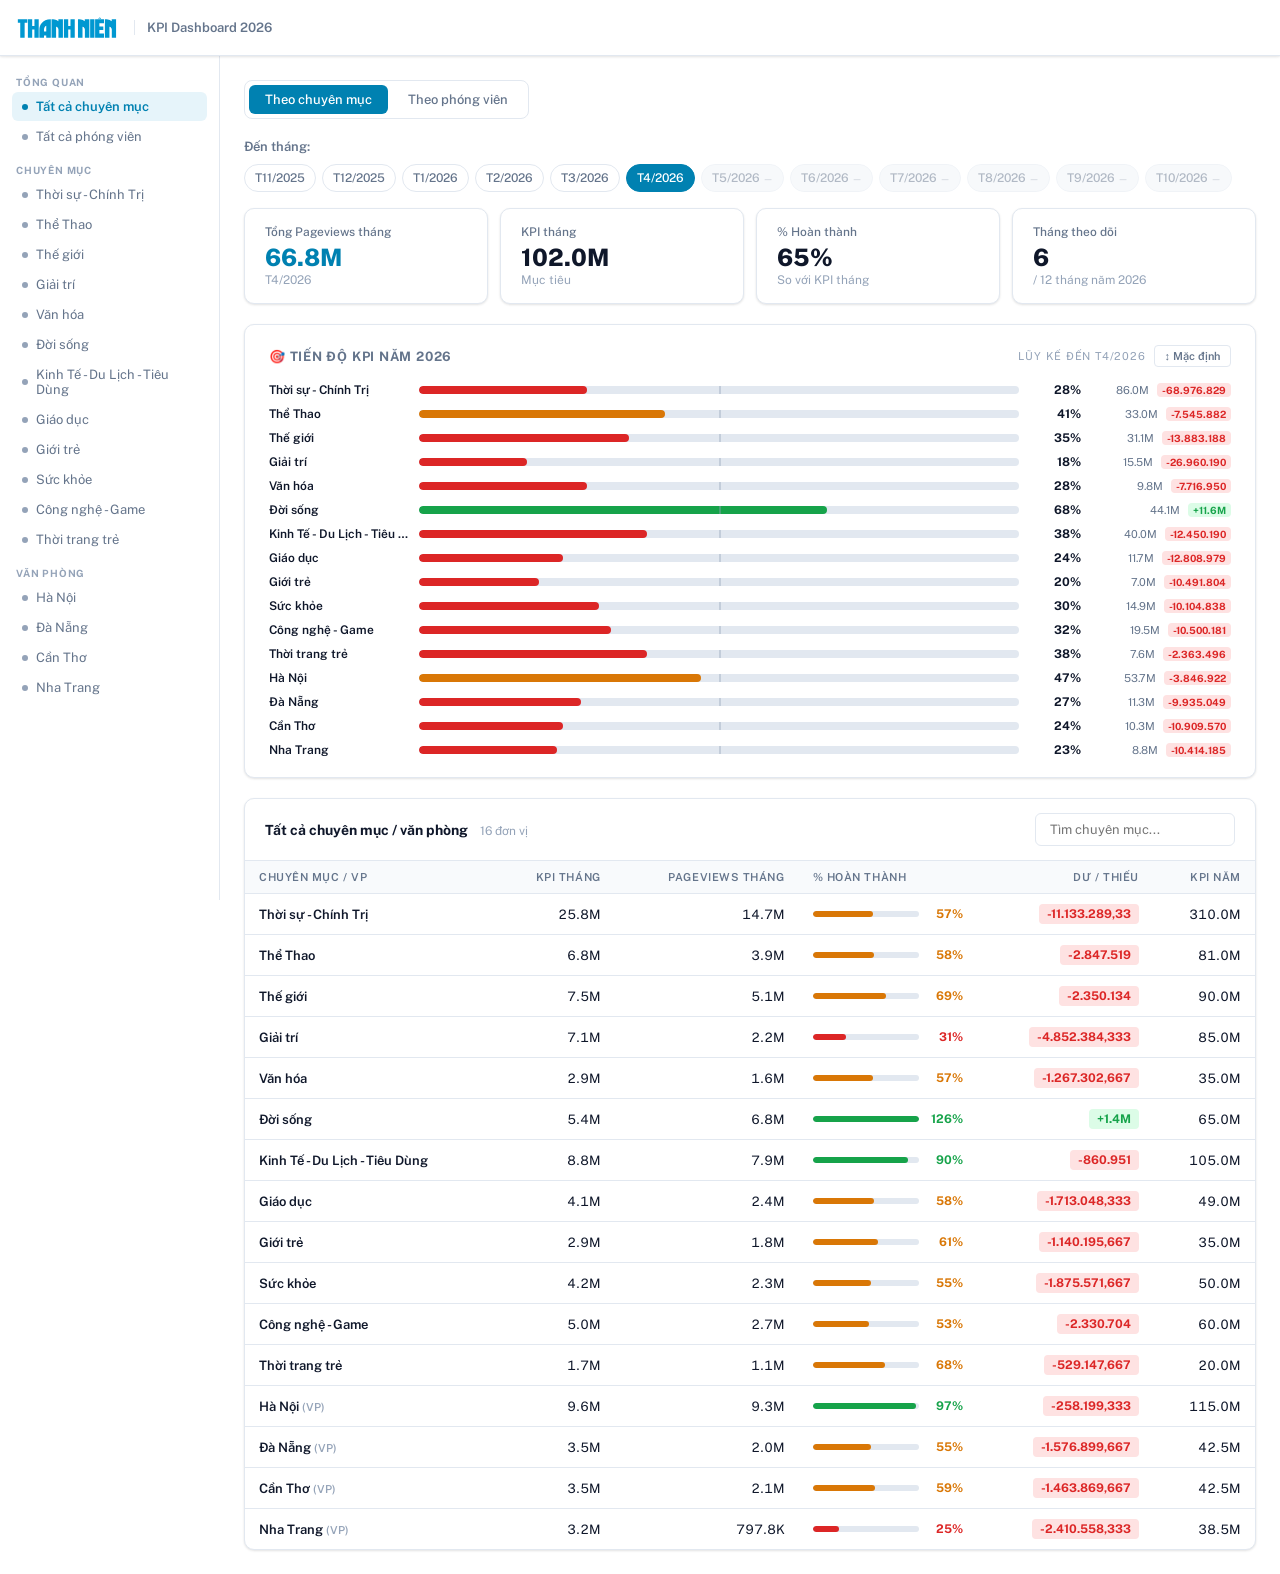
==== index.html @ 24e6e2d9 "AKELO" ====
<!DOCTYPE html>
<html lang="vi">
<head>
    <meta charset="UTF-8">
   <meta name="viewport" content="width=device-width, initial-scale=1, minimum-scale=1, maximum-scale=1, user-scalable=yes">
    <link rel="shortcut icon" href="https://thanhnien-static.mediacdn.vn/thanhnien.vn/image/tn-favicon.png" type="image/png">
    <title>KPI Dashboard 2026 – Báo Thanh Niên</title>
    <link href="https://fonts.googleapis.com/css2?family=Public+Sans:wght@300;400;500;600;700;800&display=swap" rel="stylesheet">
    <style>
        :root {
            --primary: #0081b1;
            --primary-dark: #005f85;
            --primary-light: #e6f4fa;
            --success: #16a34a;
            --success-bg: #dcfce7;
            --danger: #dc2626;
            --danger-bg: #fee2e2;
            --warning: #d97706;
            --warning-bg: #fef3c7;
            --bg: #f0f4f8;
            --card: #ffffff;
            --border: #e2e8f0;
            --text: #0f172a;
            --text-2: #64748b;
            --text-3: #94a3b8;
            --radius: 10px;
            --shadow: 0 1px 3px rgba(0,0,0,0.07), 0 1px 2px rgba(0,0,0,0.05);
            --shadow-md: 0 4px 12px rgba(0,0,0,0.08);
        }

        * {
            box-sizing: border-box;
            margin: 0;
            padding: 0;
        }

        body {
            font-family: 'Public Sans', sans-serif;
            font-size: 16px;
            background: #fff;
            color: var(--text);
            min-height: 100vh;
        }

        /* HEADER */
        .header {
            background: #fff;
            border-bottom: 1px solid var(--border);
            padding: 0 16px;
            display: flex;
            align-items: center;
            justify-content: flex-start;
            height: 56px;
            position: sticky;
            top: 0;
            z-index: 100;
            box-shadow: var(--shadow);
        }

        .header-logo {
            display: flex;
            align-items: center;
            gap: 12px;
        }

            .header-logo svg {
                height: 22px;
                width: auto;
            }

        .header-title {
            font-size: 13px;
            font-weight: 600;
            color: var(--text-2);
            border-left: 1px solid var(--border);
            padding-left: 12px;
            margin-left: 4px;
        }

        .header-right {
            display: none;
            align-items: center;
            gap: 8px;
        }

        .btn {
            padding: 10px 16px;
            border-radius: 6px;
            font-size: 14px;
            font-weight: 500;
            cursor: pointer;
            border: 1px solid var(--border);
            background: #fff;
            color: var(--text);
            font-family: inherit;
            transition: all 0.15s;
            display: inline-flex;
            align-items: center;
            gap: 6px;
        }

            .btn:hover {
                background: var(--bg);
                border-color: var(--primary);
                color: var(--primary);
            }

        .btn-primary {
            background: var(--primary);
            color: #fff;
            border-color: var(--primary);
        }

            .btn-primary:hover {
                background: var(--primary-dark);
                border-color: var(--primary-dark);
                color: #fff;
            }

        .btn-sm {
            padding: 6px 10px;
            font-size: 12px;
        }

        /* LAYOUT */
        .layout {
            display: flex;
            min-height: calc(100vh - 56px);
        }

        .sidebar {
            width: 220px;
            background: #fff;
            border-right: 1px solid var(--border);
            padding: 16px 0;
            flex-shrink: 0;
            position: sticky;
            top: 56px;
            height: calc(100vh - 56px);
            overflow-y: auto;
        }

        .sidebar-section {
            padding: 4px 12px 8px;
        }

        .sidebar-label {
            font-size: 10px;
            font-weight: 700;
            letter-spacing: 0.08em;
            text-transform: uppercase;
            color: var(--text-3);
            padding: 0 4px;
            margin-bottom: 4px;
        }

        .sidebar-item {
            display: flex;
            align-items: center;
            gap: 8px;
            padding: 7px 10px;
            border-radius: 6px;
            cursor: pointer;
            font-size: 13px;
            color: var(--text-2);
            transition: all 0.12s;
            margin-bottom: 1px;
        }

            .sidebar-item:hover {
                background: var(--bg);
                color: var(--text);
            }

            .sidebar-item.active {
                background: var(--primary-light);
                color: var(--primary);
                font-weight: 600;
            }

        .sidebar-dot {
            width: 6px;
            height: 6px;
            border-radius: 50%;
            background: var(--text-3);
            flex-shrink: 0;
        }

        .sidebar-item.active .sidebar-dot {
            background: var(--primary);
        }

        .main {
            flex: 1;
            padding: 24px;
            overflow: auto;
        }

        /* TABS */
        .tabs {
            display: flex;
            gap: 4px;
            background: #fff;
            border: 1px solid var(--border);
            border-radius: 8px;
            padding: 4px;
            margin-bottom: 20px;
            width: fit-content;
        }

        .tab {
            padding: 7px 16px;
            border-radius: 6px;
            font-size: 13px;
            font-weight: 500;
            cursor: pointer;
            color: var(--text-2);
            transition: all 0.12s;
            border: none;
            background: none;
            font-family: inherit;
        }

            .tab.active {
                background: var(--primary);
                color: #fff;
            }

            .tab:hover:not(.active) {
                background: var(--bg);
                color: var(--text);
            }

        /* STATS ROW */
        .stats-row {
            display: grid;
            grid-template-columns: repeat(4, 1fr);
            gap: 12px;
            margin-bottom: 20px;
        }

        .stat-card {
            background: var(--card);
            border: 1px solid var(--border);
            border-radius: var(--radius);
            padding: 16px 20px;
            box-shadow: var(--shadow);
        }

        .stat-label {
            font-size: 12px;
            color: var(--text-2);
            font-weight: 500;
            margin-bottom: 6px;
        }

        .stat-value {
            font-size: 24px;
            font-weight: 800;
            line-height: 1;
            margin-bottom: 4px;
        }

        .stat-sub {
            font-size: 12px;
            color: var(--text-3);
        }

        .stat-card.primary .stat-value {
            color: var(--primary);
        }

        .stat-card.success .stat-value {
            color: var(--success);
        }

        .stat-card.danger .stat-value {
            color: var(--danger);
        }

        /* MONTH FILTER */
        .filters {
            display: flex;
            align-items: center;
            gap: 10px;
            margin-bottom: 16px;
            flex-wrap: wrap;
        }

        .filters-label {
            font-size: 13px;
            font-weight: 600;
            color: var(--text-2);
        }

        .month-chips {
            display: flex;
            gap: 6px;
            flex-wrap: wrap;
        }

        .chip {
            padding: 6px 10px;
            border-radius: 20px;
            font-size: 12px;
            font-weight: 500;
            cursor: pointer;
            border: 1px solid var(--border);
            background: #fff;
            color: var(--text-2);
            transition: all 0.12s;
        }

            .chip:hover {
                border-color: var(--primary);
                color: var(--primary);
            }

            .chip.active {
                background: var(--primary);
                color: #fff;
                border-color: var(--primary);
            }

        .chip-empty {
            opacity: 0.5;
            background: var(--bg);
        }

            .chip-empty.active {
                background: var(--text-3);
                border-color: var(--text-3);
                opacity: 1;
            }

        /* TABLE */
        .table-wrap {
            background: var(--card);
            border: 1px solid var(--border);
            border-radius: var(--radius);
            box-shadow: var(--shadow);
            overflow: hidden;
        }

            .table-wrap table {
                min-width: 600px;
            }

            .table-wrap > div {
                overflow-x: auto;
                -webkit-overflow-scrolling: touch;
            }

        .table-header {
            padding: 14px 20px;
            border-bottom: 1px solid var(--border);
            display: flex;
            align-items: center;
            justify-content: space-between;
        }

        .table-title {
            font-size: 14px;
            font-weight: 700;
        }

        .table-count {
            font-size: 12px;
            color: var(--text-3);
        }

        .search-input {
            padding: 8px 14px;
            border: 1px solid var(--border);
            border-radius: 6px;
            font-size: 13px;
            font-family: inherit;
            outline: none;
            width: 200px;
            transition: border-color 0.15s;
        }

            .search-input:focus {
                border-color: var(--primary);
            }

        table {
            width: 100%;
            border-collapse: collapse;
            font-size: 13px;
        }

        thead th {
            background: #f8fafc;
            padding: 10px 14px;
            text-align: left;
            font-weight: 600;
            font-size: 11px;
            text-transform: uppercase;
            letter-spacing: 0.05em;
            color: var(--text-2);
            border-bottom: 1px solid var(--border);
            white-space: nowrap;
        }

            thead th.right {
                text-align: right;
            }

        tbody tr {
            border-bottom: 1px solid var(--border);
            transition: background 0.1s;
            cursor: pointer;
        }

            tbody tr:last-child {
                border-bottom: none;
            }

            tbody tr:hover {
                background: var(--primary-light);
            }

        tbody td {
            padding: 10px 14px;
            vertical-align: middle;
        }

            tbody td.right {
                text-align: right;
            }

            tbody td.name {
                font-weight: 600;
            }

        .dept-tag {
            display: inline-block;
            padding: 2px 8px;
            border-radius: 4px;
            background: var(--primary-light);
            color: var(--primary);
            font-size: 11px;
            font-weight: 600;
        }

        /* PROGRESS BAR */
        .progress-wrap {
            display: flex;
            align-items: center;
            gap: 8px;
        }

        .progress-bar {
            flex: 1;
            height: 6px;
            background: var(--border);
            border-radius: 3px;
            overflow: hidden;
            min-width: 60px;
        }

        .progress-fill {
            height: 100%;
            border-radius: 3px;
            transition: width 0.3s;
        }

            .progress-fill.good {
                background: var(--success);
            }

            .progress-fill.warn {
                background: var(--warning);
            }

            .progress-fill.bad {
                background: var(--danger);
            }

        .progress-pct {
            font-size: 12px;
            font-weight: 700;
            min-width: 36px;
            text-align: right;
        }

            .progress-pct.good {
                color: var(--success);
            }

            .progress-pct.warn {
                color: var(--warning);
            }

            .progress-pct.bad {
                color: var(--danger);
            }

        /* DƯ/THIẾU BADGE */
        .du-badge {
            display: inline-flex;
            align-items: center;
            padding: 3px 8px;
            border-radius: 4px;
            font-size: 12px;
            font-weight: 700;
            white-space: nowrap;
        }

            .du-badge.pos {
                background: var(--success-bg);
                color: var(--success);
            }

            .du-badge.neg {
                background: var(--danger-bg);
                color: var(--danger);
            }

            .du-badge.zero {
                background: var(--bg);
                color: var(--text-3);
            }

        /* MODAL */
        .modal-overlay {
            position: fixed;
            inset: 0;
            background: rgba(0,0,0,0.4);
            z-index: 200;
            display: flex;
            align-items: center;
            justify-content: center;
            padding: 20px;
        }

        .modal {
            background: var(--card);
            border-radius: 12px;
            width: 100%;
            max-width: 860px;
            max-height: 90vh;
            overflow-y: auto;
            box-shadow: 0 20px 60px rgba(0,0,0,0.2);
        }

        .modal-head {
            padding: 20px 24px 16px;
            border-bottom: 1px solid var(--border);
            display: flex;
            align-items: flex-start;
            justify-content: space-between;
        }

        .modal-title {
            font-size: 17px;
            font-weight: 800;
        }

        .modal-sub {
            font-size: 13px;
            color: var(--text-2);
            margin-top: 3px;
        }

        .close-btn {
            background: none;
            border: none;
            cursor: pointer;
            font-size: 20px;
            color: var(--text-3);
            padding: 0 4px;
        }

            .close-btn:hover {
                color: var(--text);
            }

        .modal-body {
            padding: 20px 24px;
        }

        /* MONTHLY TABLE in modal */
        .month-table {
            width: 100%;
            border-collapse: collapse;
            font-size: 13px;
            margin-top: 12px;
        }

            .month-table th {
                padding: 8px 12px;
                background: #f8fafc;
                font-size: 11px;
                font-weight: 700;
                text-transform: uppercase;
                color: var(--text-2);
                border: 1px solid var(--border);
                text-align: right;
            }

                .month-table th:first-child {
                    text-align: left;
                }

            .month-table td {
                padding: 8px 12px;
                border: 1px solid var(--border);
                text-align: right;
            }

                .month-table td:first-child {
                    text-align: left;
                    font-weight: 600;
                }

            .month-table tr:nth-child(even) td {
                background: #f8fafc;
            }

        /* UPLOAD PANEL */
        .upload-panel {
            background: var(--card);
            border: 1px solid var(--border);
            border-radius: var(--radius);
            padding: 24px;
            box-shadow: var(--shadow);
        }

        .upload-zone {
            border: 2px dashed var(--border);
            border-radius: 8px;
            padding: 32px;
            text-align: center;
            cursor: pointer;
            transition: all 0.15s;
            margin-bottom: 16px;
        }

            .upload-zone:hover {
                border-color: var(--primary);
                background: var(--primary-light);
            }

            .upload-zone.drag {
                border-color: var(--primary);
                background: var(--primary-light);
            }

        .upload-icon {
            font-size: 36px;
            margin-bottom: 10px;
        }

        .upload-text {
            font-size: 14px;
            font-weight: 600;
            color: var(--text-2);
            margin-bottom: 4px;
        }

        .upload-sub {
            font-size: 12px;
            color: var(--text-3);
        }

        .upload-result {
            background: var(--bg);
            border-radius: 6px;
            padding: 12px 16px;
            font-size: 13px;
            margin-top: 12px;
        }

            .upload-result.success {
                background: var(--success-bg);
                color: var(--success);
            }

            .upload-result.error {
                background: var(--danger-bg);
                color: var(--danger);
            }

        /* LOGIN */
        .login-page {
            min-height: 100vh;
            display: flex;
            align-items: center;
            justify-content: center;
             background: url(img/bg--blue.jpg)no-repeat;
            background-size:cover;
        }

        .login-card {
            background: #fff;
            border: 1px solid var(--border);
            border-radius: 12px;
            padding: 40px;
            width: 360px;
            box-shadow: var(--shadow-md);
        }

        .login-logo {
            display: flex;
            justify-content: center;
            margin-bottom: 24px;
        }

        .login-title {
            font-size: 20px;
            font-weight: 800;
            text-align: center;
            margin-bottom: 6px;
        }

        .login-sub {
            font-size: 13px;
            color: var(--text-2);
            text-align: center;
            margin-bottom: 28px;
        }

        .form-group {
            margin-bottom: 16px;
        }

        .form-label {
            display: block;
            font-size: 13px;
            font-weight: 600;
            margin-bottom: 6px;
        }

        .form-input {
            width: 100%;
            padding: 8px 14px;
            border: 1px solid var(--border);
            border-radius: 6px;
            font-size: 14px;
            font-family: inherit;
            outline: none;
            transition: border-color 0.15s;
        }

            .form-input:focus {
                border-color: var(--primary);
            }

        .alert {
            padding: 10px 14px;
            border-radius: 6px;
            font-size: 13px;
            margin-bottom: 14px;
        }

        .alert-error {
            background: var(--danger-bg);
            color: var(--danger);
        }

        /* EMPTY */
        .empty {
            text-align: center;
            padding: 48px 20px;
            color: var(--text-3);
        }

        .empty-icon {
            font-size: 36px;
            margin-bottom: 10px;
        }

        .empty-text {
            font-size: 14px;
        }

        /* TOOLTIP-LIKE number formatting */
        .num {
            font-variant-numeric: tabular-nums;
        }

        /* YEARLY PROGRESS CHART */
        .yearly-chart {
            background: var(--card);
            border: 1px solid var(--border);
            border-radius: var(--radius);
            padding: 20px 24px;
            box-shadow: var(--shadow);
            margin-bottom: 20px;
        }

        .yearly-chart-title {
            font-size: 13px;
            font-weight: 700;
            color: var(--text-2);
            text-transform: uppercase;
            letter-spacing: 0.06em;
            margin-bottom: 16px;
            display: flex;
            align-items: center;
            justify-content: space-between;
        }

        .yearly-chart-overall {
            display: flex;
            align-items: center;
            gap: 12px;
            margin-bottom: 20px;
            padding: 14px 16px;
            background: var(--bg);
            border-radius: 8px;
        }

        .yearly-chart-overall-label {
            font-size: 13px;
            color: var(--text-2);
        }

        .yearly-chart-overall-val {
            font-size: 28px;
            font-weight: 800;
            margin-left: auto;
        }

        .yearly-chart-overall-pv {
            font-size: 12px;
            color: var(--text-3);
        }

        .dept-bars {
            display: flex;
            flex-direction: column;
            gap: 10px;
        }

        .dept-bar-row {
            display: grid;
            grid-template-columns: 140px 1fr 52px 140px;
            align-items: center;
            gap: 10px;
            font-size: 12px;
        }

        .dept-bar-name {
            font-weight: 600;
            color: var(--text);
            white-space: nowrap;
            overflow: hidden;
            text-overflow: ellipsis;
        }

        .dept-bar-track {
            height: 8px;
            background: var(--border);
            border-radius: 4px;
            overflow: hidden;
        }

        .dept-bar-fill {
            height: 100%;
            border-radius: 4px;
            transition: width 0.4s ease;
        }

            .dept-bar-fill.good {
                background: var(--success);
            }

            .dept-bar-fill.warn {
                background: var(--warning);
            }

            .dept-bar-fill.bad {
                background: var(--danger);
            }

        .dept-bar-pct {
            font-weight: 700;
            text-align: right;
        }

        .dept-bar-val {
            color: var(--text-3);
            text-align: right;
            font-size: 11px;
            display: flex;
            align-items: center;
            justify-content: flex-end;
            gap: 4px;
            min-width: 120px;
        }

        @media (max-width: 640px) {
            .dept-bar-row {
                grid-template-columns: 90px 1fr 44px;
            }

            .dept-bar-val {
                display: none;
            }
        }

        @media (max-width: 900px) {
            .sidebar {
                display: block;
                position: fixed;
                top: 56px;
                left: -240px;
                height: calc(100vh - 56px);
                z-index: 90;
                transition: left 0.25s;
                box-shadow: var(--shadow-md);
            }

                .sidebar.open {
                    left: 0;
                }

            .sidebar-overlay {
                display: none;
                position: fixed;
                inset: 0;
                top: 56px;
                background: rgba(0,0,0,0.3);
                z-index: 89;
            }

                .sidebar-overlay.show {
                    display: block;
                }

            .stats-row {
                grid-template-columns: repeat(2,1fr);
            }

            .main {
                padding: 16px;
            }

            .menu-btn {
                display: flex !important;
                margin-right: 15px;
            }

            .menu-btn svg path {
                transform-origin: center;
                transform-box: fill-box;
                transition: transform 0.2s ease, opacity 0.2s ease;
            }

            .menu-btn.open svg .line1 {
                transform: translateY(7px) rotate(45deg);
            }

            .menu-btn.open svg .line2 {
                opacity: 0;
            }

            .menu-btn.open svg .line3 {
                transform: translateY(-7px) rotate(-45deg);
            }
        }

        @media (min-width: 901px) {
            .menu-btn {
                display: none !important;
            }

            .sidebar-overlay {
                display: none !important;
            }
        }
    </style>
</head>
<body>

    <div id="app"></div>

    <script>
        // ─── DATA ───────────────────────────────────────────────────────────────
        const RAW_DATA =
        {
            "departments": {
                "Thời sự - Chính Trị": {
                    "monthly": {
                        "T11_2025": {
                            "pageviews": 15279318.0,
                            "du_thieu": -10554015.33
                        },
                        "T12_2025": {
                            "pageviews": 16913509.0,
                            "du_thieu": -8919824.333
                        },
                        "T1_2026": {
                            "pageviews": 14275153.0,
                            "du_thieu": -11558180.33
                        },
                        "T2_2026": {
                            "pageviews": 11107592.0,
                            "du_thieu": -14725741.33
                        },
                        "T3_2026": {
                            "pageviews": 13747555.0,
                            "du_thieu": -12085778.33
                        },
                        "T4_2026": {
                            "pageviews": 14700044.0,
                            "du_thieu": -11133289.33
                        },
                        "T5_2026": {
                            "pageviews": 0,
                            "du_thieu": 0
                        },
                        "T6_2026": {
                            "pageviews": 0,
                            "du_thieu": 0
                        },
                        "T7_2026": {
                            "pageviews": 0,
                            "du_thieu": 0
                        },
                        "T8_2026": {
                            "pageviews": 0,
                            "du_thieu": 0
                        },
                        "T9_2026": {
                            "pageviews": 0,
                            "du_thieu": 0
                        },
                        "T10_2026": {
                            "pageviews": 0,
                            "du_thieu": 0
                        }
                    },
                    "kpi": {
                        "kpi_nam": 310000000,
                        "kpi_thang": 25833333
                    }
                },
                "Thể Thao": {
                    "monthly": {
                        "T11_2025": {
                            "pageviews": 5615548.0,
                            "du_thieu": -1134452.0
                        },
                        "T12_2025": {
                            "pageviews": 7472479.0,
                            "du_thieu": 722479.0
                        },
                        "T1_2026": {
                            "pageviews": 8143040.0,
                            "du_thieu": 1393040.0
                        },
                        "T2_2026": {
                            "pageviews": 3925710.0,
                            "du_thieu": -2824290.0
                        },
                        "T3_2026": {
                            "pageviews": 3894860.0,
                            "du_thieu": -2855140.0
                        },
                        "T4_2026": {
                            "pageviews": 3902481.0,
                            "du_thieu": -2847519.0
                        },
                        "T5_2026": {
                            "pageviews": 0,
                            "du_thieu": 0
                        },
                        "T6_2026": {
                            "pageviews": 0,
                            "du_thieu": 0
                        },
                        "T7_2026": {
                            "pageviews": 0,
                            "du_thieu": 0
                        },
                        "T8_2026": {
                            "pageviews": 0,
                            "du_thieu": 0
                        },
                        "T9_2026": {
                            "pageviews": 0,
                            "du_thieu": 0
                        },
                        "T10_2026": {
                            "pageviews": 0,
                            "du_thieu": 0
                        }
                    },
                    "kpi": {
                        "kpi_nam": 81000000,
                        "kpi_thang": 6750000
                    }
                },
                "Thế giới": {
                    "monthly": {
                        "T11_2025": {
                            "pageviews": 3800640.0,
                            "du_thieu": -3699360.0
                        },
                        "T12_2025": {
                            "pageviews": 4351271.0,
                            "du_thieu": -3148729.0
                        },
                        "T1_2026": {
                            "pageviews": 5798519.0,
                            "du_thieu": -1701481.0
                        },
                        "T2_2026": {
                            "pageviews": 4637728.0,
                            "du_thieu": -2862272.0
                        },
                        "T3_2026": {
                            "pageviews": 7378788.0,
                            "du_thieu": -121212.0
                        },
                        "T4_2026": {
                            "pageviews": 5149866.0,
                            "du_thieu": -2350134.0
                        },
                        "T5_2026": {
                            "pageviews": 0,
                            "du_thieu": 0
                        },
                        "T6_2026": {
                            "pageviews": 0,
                            "du_thieu": 0
                        },
                        "T7_2026": {
                            "pageviews": 0,
                            "du_thieu": 0
                        },
                        "T8_2026": {
                            "pageviews": 0,
                            "du_thieu": 0
                        },
                        "T9_2026": {
                            "pageviews": 0,
                            "du_thieu": 0
                        },
                        "T10_2026": {
                            "pageviews": 0,
                            "du_thieu": 0
                        }
                    },
                    "kpi": {
                        "kpi_nam": 90000000,
                        "kpi_thang": 7500000
                    }
                },
                "Giải trí": {
                    "monthly": {
                        "T11_2025": {
                            "pageviews": 3136504.0,
                            "du_thieu": -3946829.333
                        },
                        "T12_2025": {
                            "pageviews": 2415751.0,
                            "du_thieu": -4667582.333
                        },
                        "T1_2026": {
                            "pageviews": 2620996.0,
                            "du_thieu": -4462337.333
                        },
                        "T2_2026": {
                            "pageviews": 2587681.0,
                            "du_thieu": -4495652.333
                        },
                        "T3_2026": {
                            "pageviews": 2547929.0,
                            "du_thieu": -4535404.333
                        },
                        "T4_2026": {
                            "pageviews": 2230949.0,
                            "du_thieu": -4852384.333
                        },
                        "T5_2026": {
                            "pageviews": 0,
                            "du_thieu": 0
                        },
                        "T6_2026": {
                            "pageviews": 0,
                            "du_thieu": 0
                        },
                        "T7_2026": {
                            "pageviews": 0,
                            "du_thieu": 0
                        },
                        "T8_2026": {
                            "pageviews": 0,
                            "du_thieu": 0
                        },
                        "T9_2026": {
                            "pageviews": 0,
                            "du_thieu": 0
                        },
                        "T10_2026": {
                            "pageviews": 0,
                            "du_thieu": 0
                        }
                    },
                    "kpi": {
                        "kpi_nam": 85000000,
                        "kpi_thang": 7083333
                    }
                },
                "Văn hóa": {
                    "monthly": {
                        "T11_2025": {
                            "pageviews": 1709880.0,
                            "du_thieu": -1206786.667
                        },
                        "T12_2025": {
                            "pageviews": 1886755.0,
                            "du_thieu": -1029911.667
                        },
                        "T1_2026": {
                            "pageviews": 1704531.0,
                            "du_thieu": -1212135.667
                        },
                        "T2_2026": {
                            "pageviews": 1321686.0,
                            "du_thieu": -1594980.667
                        },
                        "T3_2026": {
                            "pageviews": 1510834.0,
                            "du_thieu": -1405832.667
                        },
                        "T4_2026": {
                            "pageviews": 1649364.0,
                            "du_thieu": -1267302.667
                        },
                        "T5_2026": {
                            "pageviews": 0,
                            "du_thieu": 0
                        },
                        "T6_2026": {
                            "pageviews": 0,
                            "du_thieu": 0
                        },
                        "T7_2026": {
                            "pageviews": 0,
                            "du_thieu": 0
                        },
                        "T8_2026": {
                            "pageviews": 0,
                            "du_thieu": 0
                        },
                        "T9_2026": {
                            "pageviews": 0,
                            "du_thieu": 0
                        },
                        "T10_2026": {
                            "pageviews": 0,
                            "du_thieu": 0
                        }
                    },
                    "kpi": {
                        "kpi_nam": 35000000,
                        "kpi_thang": 2916667
                    }
                },
                "Đời sống": {
                    "monthly": {
                        "T11_2025": {
                            "pageviews": 7170683.0,
                            "du_thieu": 1754016.333
                        },
                        "T12_2025": {
                            "pageviews": 7101590.0,
                            "du_thieu": 1684923.333
                        },
                        "T1_2026": {
                            "pageviews": 7288643.0,
                            "du_thieu": 1871976.333
                        },
                        "T2_2026": {
                            "pageviews": 7973093.0,
                            "du_thieu": 2556426.333
                        },
                        "T3_2026": {
                            "pageviews": 7725194.0,
                            "du_thieu": 2308527.333
                        },
                        "T4_2026": {
                            "pageviews": 6842968.0,
                            "du_thieu": 1426301.333
                        },
                        "T5_2026": {
                            "pageviews": 0,
                            "du_thieu": 0
                        },
                        "T6_2026": {
                            "pageviews": 0,
                            "du_thieu": 0
                        },
                        "T7_2026": {
                            "pageviews": 0,
                            "du_thieu": 0
                        },
                        "T8_2026": {
                            "pageviews": 0,
                            "du_thieu": 0
                        },
                        "T9_2026": {
                            "pageviews": 0,
                            "du_thieu": 0
                        },
                        "T10_2026": {
                            "pageviews": 0,
                            "du_thieu": 0
                        }
                    },
                    "kpi": {
                        "kpi_nam": 65000000,
                        "kpi_thang": 5416667
                    }
                },
                "Kinh Tế - Du Lịch - Tiêu Dùng": {
                    "monthly": {
                        "T11_2025": {
                            "pageviews": 5911986.0,
                            "du_thieu": -2838014.0
                        },
                        "T12_2025": {
                            "pageviews": 6974511.0,
                            "du_thieu": -1775489.0
                        },
                        "T1_2026": {
                            "pageviews": 6747973.0,
                            "du_thieu": -2002027.0
                        },
                        "T2_2026": {
                            "pageviews": 4286637.0,
                            "du_thieu": -4463363.0
                        },
                        "T3_2026": {
                            "pageviews": 8239654.0,
                            "du_thieu": -510346.0
                        },
                        "T4_2026": {
                            "pageviews": 7889049.0,
                            "du_thieu": -860951.0
                        },
                        "T5_2026": {
                            "pageviews": 0,
                            "du_thieu": 0
                        },
                        "T6_2026": {
                            "pageviews": 0,
                            "du_thieu": 0
                        },
                        "T7_2026": {
                            "pageviews": 0,
                            "du_thieu": 0
                        },
                        "T8_2026": {
                            "pageviews": 0,
                            "du_thieu": 0
                        },
                        "T9_2026": {
                            "pageviews": 0,
                            "du_thieu": 0
                        },
                        "T10_2026": {
                            "pageviews": 0,
                            "du_thieu": 0
                        }
                    },
                    "kpi": {
                        "kpi_nam": 105000000,
                        "kpi_thang": 8750000
                    }
                },
                "Giáo dục": {
                    "monthly": {
                        "T11_2025": {
                            "pageviews": 1845139.0,
                            "du_thieu": -2238194.333
                        },
                        "T12_2025": {
                            "pageviews": 2046946.0,
                            "du_thieu": -2036387.333
                        },
                        "T1_2026": {
                            "pageviews": 2152490.0,
                            "du_thieu": -1930843.333
                        },
                        "T2_2026": {
                            "pageviews": 1442769.0,
                            "du_thieu": -2640564.333
                        },
                        "T3_2026": {
                            "pageviews": 1833392.0,
                            "du_thieu": -2249941.333
                        },
                        "T4_2026": {
                            "pageviews": 2370285.0,
                            "du_thieu": -1713048.333
                        },
                        "T5_2026": {
                            "pageviews": 0,
                            "du_thieu": 0
                        },
                        "T6_2026": {
                            "pageviews": 0,
                            "du_thieu": 0
                        },
                        "T7_2026": {
                            "pageviews": 0,
                            "du_thieu": 0
                        },
                        "T8_2026": {
                            "pageviews": 0,
                            "du_thieu": 0
                        },
                        "T9_2026": {
                            "pageviews": 0,
                            "du_thieu": 0
                        },
                        "T10_2026": {
                            "pageviews": 0,
                            "du_thieu": 0
                        }
                    },
                    "kpi": {
                        "kpi_nam": 49000000,
                        "kpi_thang": 4083333
                    }
                },
                "Giới trẻ": {
                    "monthly": {
                        "T11_2025": {
                            "pageviews": 1014250.0,
                            "du_thieu": -1902416.667
                        },
                        "T12_2025": {
                            "pageviews": 1071817.0,
                            "du_thieu": -1844849.667
                        },
                        "T1_2026": {
                            "pageviews": 1112192.0,
                            "du_thieu": -1804474.667
                        },
                        "T2_2026": {
                            "pageviews": 885168.0,
                            "du_thieu": -2031498.667
                        },
                        "T3_2026": {
                            "pageviews": 1148298.0,
                            "du_thieu": -1768368.667
                        },
                        "T4_2026": {
                            "pageviews": 1776471.0,
                            "du_thieu": -1140195.667
                        },
                        "T5_2026": {
                            "pageviews": 0,
                            "du_thieu": 0
                        },
                        "T6_2026": {
                            "pageviews": 0,
                            "du_thieu": 0
                        },
                        "T7_2026": {
                            "pageviews": 0,
                            "du_thieu": 0
                        },
                        "T8_2026": {
                            "pageviews": 0,
                            "du_thieu": 0
                        },
                        "T9_2026": {
                            "pageviews": 0,
                            "du_thieu": 0
                        },
                        "T10_2026": {
                            "pageviews": 0,
                            "du_thieu": 0
                        }
                    },
                    "kpi": {
                        "kpi_nam": 35000000,
                        "kpi_thang": 2916667
                    }
                },
                "Sức khỏe": {
                    "monthly": {
                        "T11_2025": {
                            "pageviews": 3068584.0,
                            "du_thieu": -1098082.667
                        },
                        "T12_2025": {
                            "pageviews": 2564943.0,
                            "du_thieu": -1601723.667
                        },
                        "T1_2026": {
                            "pageviews": 2558194.0,
                            "du_thieu": -1608472.667
                        },
                        "T2_2026": {
                            "pageviews": 1761642.0,
                            "du_thieu": -2405024.667
                        },
                        "T3_2026": {
                            "pageviews": 2650704.0,
                            "du_thieu": -1515962.667
                        },
                        "T4_2026": {
                            "pageviews": 2291095.0,
                            "du_thieu": -1875571.667
                        },
                        "T5_2026": {
                            "pageviews": 0,
                            "du_thieu": 0
                        },
                        "T6_2026": {
                            "pageviews": 0,
                            "du_thieu": 0
                        },
                        "T7_2026": {
                            "pageviews": 0,
                            "du_thieu": 0
                        },
                        "T8_2026": {
                            "pageviews": 0,
                            "du_thieu": 0
                        },
                        "T9_2026": {
                            "pageviews": 0,
                            "du_thieu": 0
                        },
                        "T10_2026": {
                            "pageviews": 0,
                            "du_thieu": 0
                        }
                    },
                    "kpi": {
                        "kpi_nam": 50000000,
                        "kpi_thang": 4166667
                    }
                },
                "Công nghệ - Game": {
                    "monthly": {
                        "T11_2025": {
                            "pageviews": 4940625.0,
                            "du_thieu": -59375.0
                        },
                        "T12_2025": {
                            "pageviews": 2912620.0,
                            "du_thieu": -2087380.0
                        },
                        "T1_2026": {
                            "pageviews": 2971749.0,
                            "du_thieu": -2028251.0
                        },
                        "T2_2026": {
                            "pageviews": 3080577.0,
                            "du_thieu": -1919423.0
                        },
                        "T3_2026": {
                            "pageviews": 2924952.0,
                            "du_thieu": -2075048.0
                        },
                        "T4_2026": {
                            "pageviews": 2669296.0,
                            "du_thieu": -2330704.0
                        },
                        "T5_2026": {
                            "pageviews": 0,
                            "du_thieu": 0
                        },
                        "T6_2026": {
                            "pageviews": 0,
                            "du_thieu": 0
                        },
                        "T7_2026": {
                            "pageviews": 0,
                            "du_thieu": 0
                        },
                        "T8_2026": {
                            "pageviews": 0,
                            "du_thieu": 0
                        },
                        "T9_2026": {
                            "pageviews": 0,
                            "du_thieu": 0
                        },
                        "T10_2026": {
                            "pageviews": 0,
                            "du_thieu": 0
                        }
                    },
                    "kpi": {
                        "kpi_nam": 60000000,
                        "kpi_thang": 5000000
                    }
                },
                "Thời trang trẻ": {
                    "monthly": {
                        "T11_2025": {
                            "pageviews": 1246415.0,
                            "du_thieu": -420251.6667
                        },
                        "T12_2025": {
                            "pageviews": 1208543.0,
                            "du_thieu": -458123.6667
                        },
                        "T1_2026": {
                            "pageviews": 1381122.0,
                            "du_thieu": -285544.6667
                        },
                        "T2_2026": {
                            "pageviews": 1200666.0,
                            "du_thieu": -466000.6667
                        },
                        "T3_2026": {
                            "pageviews": 1462239.0,
                            "du_thieu": -204427.6667
                        },
                        "T4_2026": {
                            "pageviews": 1137519.0,
                            "du_thieu": -529147.6667
                        },
                        "T5_2026": {
                            "pageviews": 0,
                            "du_thieu": 0
                        },
                        "T6_2026": {
                            "pageviews": 0,
                            "du_thieu": 0
                        },
                        "T7_2026": {
                            "pageviews": 0,
                            "du_thieu": 0
                        },
                        "T8_2026": {
                            "pageviews": 0,
                            "du_thieu": 0
                        },
                        "T9_2026": {
                            "pageviews": 0,
                            "du_thieu": 0
                        },
                        "T10_2026": {
                            "pageviews": 0,
                            "du_thieu": 0
                        }
                    },
                    "kpi": {
                        "kpi_nam": 20000000,
                        "kpi_thang": 1666667
                    }
                },
                "Hà Nội": {
                    "monthly": {
                        "T11_2025": {
                            "pageviews": 9820049.0,
                            "du_thieu": 236715.6667
                        },
                        "T12_2025": {
                            "pageviews": 11150125.0,
                            "du_thieu": 1566791.667
                        },
                        "T1_2026": {
                            "pageviews": 8747290.0,
                            "du_thieu": -836043.3333
                        },
                        "T2_2026": {
                            "pageviews": 5134362.0,
                            "du_thieu": -4448971.333
                        },
                        "T3_2026": {
                            "pageviews": 9476118.0,
                            "du_thieu": -107215.3333
                        },
                        "T4_2026": {
                            "pageviews": 9325134.0,
                            "du_thieu": -258199.3333
                        },
                        "T5_2026": {
                            "pageviews": 0.0,
                            "du_thieu": 0
                        },
                        "T6_2026": {
                            "pageviews": 0.0,
                            "du_thieu": 0
                        },
                        "T7_2026": {
                            "pageviews": 0.0,
                            "du_thieu": 0
                        },
                        "T8_2026": {
                            "pageviews": 0.0,
                            "du_thieu": 0
                        },
                        "T9_2026": {
                            "pageviews": 0.0,
                            "du_thieu": 0
                        },
                        "T10_2026": {
                            "pageviews": 0.0,
                            "du_thieu": 0
                        }
                    },
                    "kpi": {
                        "kpi_nam": 115000000,
                        "kpi_thang": 9583333
                    }
                },
                "Đà Nẵng": {
                    "monthly": {
                        "T11_2025": {
                            "pageviews": 3397947.0,
                            "du_thieu": -143719.6667
                        },
                        "T12_2025": {
                            "pageviews": 1461075.0,
                            "du_thieu": -2080591.667
                        },
                        "T1_2026": {
                            "pageviews": 1152941.0,
                            "du_thieu": -2388725.667
                        },
                        "T2_2026": {
                            "pageviews": 1568627.0,
                            "du_thieu": -1973039.667
                        },
                        "T3_2026": {
                            "pageviews": 1769594.0,
                            "du_thieu": -1772072.667
                        },
                        "T4_2026": {
                            "pageviews": 1964767.0,
                            "du_thieu": -1576899.667
                        },
                        "T5_2026": {
                            "pageviews": 0.0,
                            "du_thieu": 0
                        },
                        "T6_2026": {
                            "pageviews": 0.0,
                            "du_thieu": 0
                        },
                        "T7_2026": {
                            "pageviews": 0.0,
                            "du_thieu": 0
                        },
                        "T8_2026": {
                            "pageviews": 0.0,
                            "du_thieu": 0
                        },
                        "T9_2026": {
                            "pageviews": 0.0,
                            "du_thieu": 0
                        },
                        "T10_2026": {
                            "pageviews": 0.0,
                            "du_thieu": 0
                        }
                    },
                    "kpi": {
                        "kpi_nam": 42500000,
                        "kpi_thang": 3541667
                    }
                },
                "Cần Thơ": {
                    "monthly": {
                        "T11_2025": {
                            "pageviews": 1297231.0,
                            "du_thieu": -2244435.667
                        },
                        "T12_2025": {
                            "pageviews": 1504342.0,
                            "du_thieu": -2037324.667
                        },
                        "T1_2026": {
                            "pageviews": 1553721.0,
                            "du_thieu": -1987945.667
                        },
                        "T2_2026": {
                            "pageviews": 1871593.0,
                            "du_thieu": -1670073.667
                        },
                        "T3_2026": {
                            "pageviews": 2035746.0,
                            "du_thieu": -1505920.667
                        },
                        "T4_2026": {
                            "pageviews": 2077797.0,
                            "du_thieu": -1463869.667
                        },
                        "T5_2026": {
                            "pageviews": 0.0,
                            "du_thieu": 0
                        },
                        "T6_2026": {
                            "pageviews": 0.0,
                            "du_thieu": 0
                        },
                        "T7_2026": {
                            "pageviews": 0.0,
                            "du_thieu": 0
                        },
                        "T8_2026": {
                            "pageviews": 0.0,
                            "du_thieu": 0
                        },
                        "T9_2026": {
                            "pageviews": 0.0,
                            "du_thieu": 0
                        },
                        "T10_2026": {
                            "pageviews": 0.0,
                            "du_thieu": 0
                        }
                    },
                    "kpi": {
                        "kpi_nam": 42500000,
                        "kpi_thang": 3541667
                    }
                },
                "Nha Trang": {
                    "monthly": {
                        "T11_2025": {
                            "pageviews": 3468429.0,
                            "du_thieu": 260095.6667
                        },
                        "T12_2025": {
                            "pageviews": 1750706.0,
                            "du_thieu": -1457627.333
                        },
                        "T1_2026": {
                            "pageviews": 797354.0,
                            "du_thieu": -2410979.333
                        },
                        "T2_2026": {
                            "pageviews": 914641.0,
                            "du_thieu": -2293692.333
                        },
                        "T3_2026": {
                            "pageviews": 1106910.0,
                            "du_thieu": -2101423.333
                        },
                        "T4_2026": {
                            "pageviews": 797775.0,
                            "du_thieu": -2410558.333
                        },
                        "T5_2026": {
                            "pageviews": 0.0,
                            "du_thieu": 0
                        },
                        "T6_2026": {
                            "pageviews": 0.0,
                            "du_thieu": 0
                        },
                        "T7_2026": {
                            "pageviews": 0.0,
                            "du_thieu": 0
                        },
                        "T8_2026": {
                            "pageviews": 0.0,
                            "du_thieu": 0
                        },
                        "T9_2026": {
                            "pageviews": 0.0,
                            "du_thieu": 0
                        },
                        "T10_2026": {
                            "pageviews": 0.0,
                            "du_thieu": 0
                        }
                    },
                    "kpi": {
                        "kpi_nam": 38500000,
                        "kpi_thang": 3208333
                    }
                }
            },
            "reporters": {
                "Mai Thanh Hải": {
                    "department": "Thời sự - Chính Trị",
                    "monthly": {
                        "T11_2025": {
                            "so_bai": 21.0,
                            "pv_bai": 88364.0,
                            "video": 18470.0,
                            "tong_pv": 106834.0,
                            "du_thieu": 106834.0
                        },
                        "T12_2025": {
                            "so_bai": 6.0,
                            "pv_bai": 204481.0,
                            "video": 2396.0,
                            "tong_pv": 206877.0,
                            "du_thieu": 206877.0
                        },
                        "T1_2026": {
                            "so_bai": 1.0,
                            "pv_bai": 18102.0,
                            "video": 1621.0,
                            "tong_pv": 19723.0,
                            "du_thieu": 19723.0
                        },
                        "T2_2026": {
                            "so_bai": 11.0,
                            "pv_bai": 69444.0,
                            "video": 3324.0,
                            "tong_pv": 72768.0,
                            "du_thieu": 72768.0
                        },
                        "T3_2026": {
                            "so_bai": 1.0,
                            "pv_bai": 17581.0,
                            "video": 2048.0,
                            "tong_pv": 19629.0,
                            "du_thieu": 19629.0
                        },
                        "T4_2026": {
                            "so_bai": 2.0,
                            "pv_bai": 20958.0,
                            "video": 2530.0,
                            "tong_pv": 23488.0,
                            "du_thieu": 23488.0
                        },
                        "T5_2026": {
                            "so_bai": 0,
                            "pv_bai": 0,
                            "video": 0,
                            "tong_pv": 0.0,
                            "du_thieu": 0.0
                        },
                        "T6_2026": {
                            "so_bai": 0,
                            "pv_bai": 0,
                            "video": 0,
                            "tong_pv": 0.0,
                            "du_thieu": 0.0
                        },
                        "T7_2026": {
                            "so_bai": 0,
                            "pv_bai": 0,
                            "video": 0,
                            "tong_pv": 0.0,
                            "du_thieu": 0.0
                        },
                        "T8_2026": {
                            "so_bai": 0,
                            "pv_bai": 0,
                            "video": 0,
                            "tong_pv": 0.0,
                            "du_thieu": 0.0
                        },
                        "T9_2026": {
                            "so_bai": 0,
                            "pv_bai": 0,
                            "video": 0,
                            "tong_pv": 0.0,
                            "du_thieu": 0.0
                        },
                        "T10_2026": {
                            "so_bai": 0,
                            "pv_bai": 0,
                            "video": 0,
                            "tong_pv": 0.0,
                            "du_thieu": 0.0
                        }
                    }
                },
                "Lê Thị Bích Ngọc": {
                    "department": "Thời sự - Chính Trị",
                    "monthly": {
                        "T11_2025": {
                            "so_bai": 32.0,
                            "pv_bai": 309385.0,
                            "video": 105777.0,
                            "tong_pv": 415162.0,
                            "du_thieu": 415162.0
                        },
                        "T12_2025": {
                            "so_bai": 45.0,
                            "pv_bai": 245375.0,
                            "video": 23860.0,
                            "tong_pv": 269235.0,
                            "du_thieu": 269235.0
                        },
                        "T1_2026": {
                            "so_bai": 56.0,
                            "pv_bai": 578063.0,
                            "video": 103442.0,
                            "tong_pv": 681505.0,
                            "du_thieu": 681505.0
                        },
                        "T2_2026": {
                            "so_bai": 39.0,
                            "pv_bai": 243187.0,
                            "video": 21709.0,
                            "tong_pv": 264896.0,
                            "du_thieu": 264896.0
                        },
                        "T3_2026": {
                            "so_bai": 54.0,
                            "pv_bai": 372536.0,
                            "video": 14653.0,
                            "tong_pv": 387189.0,
                            "du_thieu": 387189.0
                        },
                        "T4_2026": {
                            "so_bai": 54.0,
                            "pv_bai": 282282.0,
                            "video": 45280.0,
                            "tong_pv": 327562.0,
                            "du_thieu": 327562.0
                        },
                        "T5_2026": {
                            "so_bai": 0,
                            "pv_bai": 0,
                            "video": 0,
                            "tong_pv": 0.0,
                            "du_thieu": 0.0
                        },
                        "T6_2026": {
                            "so_bai": 0,
                            "pv_bai": 0,
                            "video": 0,
                            "tong_pv": 0.0,
                            "du_thieu": 0.0
                        },
                        "T7_2026": {
                            "so_bai": 0,
                            "pv_bai": 0,
                            "video": 0,
                            "tong_pv": 0.0,
                            "du_thieu": 0.0
                        },
                        "T8_2026": {
                            "so_bai": 0,
                            "pv_bai": 0,
                            "video": 0,
                            "tong_pv": 0.0,
                            "du_thieu": 0.0
                        },
                        "T9_2026": {
                            "so_bai": 0,
                            "pv_bai": 0,
                            "video": 0,
                            "tong_pv": 0.0,
                            "du_thieu": 0.0
                        },
                        "T10_2026": {
                            "so_bai": 0,
                            "pv_bai": 0,
                            "video": 0,
                            "tong_pv": 0.0,
                            "du_thieu": 0.0
                        }
                    }
                },
                "Lê Thị Nga": {
                    "department": "Thời sự - Chính Trị",
                    "monthly": {
                        "T11_2025": {
                            "so_bai": 17.0,
                            "pv_bai": 185927.0,
                            "video": 2229.0,
                            "tong_pv": 188156.0,
                            "du_thieu": 188156.0
                        },
                        "T12_2025": {
                            "so_bai": 13.0,
                            "pv_bai": 309586.0,
                            "video": 286.0,
                            "tong_pv": 309872.0,
                            "du_thieu": 309872.0
                        },
                        "T1_2026": {
                            "so_bai": 23.0,
                            "pv_bai": 942716.0,
                            "video": 93409.0,
                            "tong_pv": 1036125.0,
                            "du_thieu": 1036125.0
                        },
                        "T2_2026": {
                            "so_bai": 9.0,
                            "pv_bai": 508473.0,
                            "video": 8341.0,
                            "tong_pv": 516814.0,
                            "du_thieu": 516814.0
                        },
                        "T3_2026": {
                            "so_bai": 22.0,
                            "pv_bai": 304260.0,
                            "video": 560.0,
                            "tong_pv": 304820.0,
                            "du_thieu": 304820.0
                        },
                        "T4_2026": {
                            "so_bai": 18.0,
                            "pv_bai": 358707.0,
                            "video": 509.0,
                            "tong_pv": 359216.0,
                            "du_thieu": 359216.0
                        },
                        "T5_2026": {
                            "so_bai": 0,
                            "pv_bai": 0,
                            "video": 0,
                            "tong_pv": 0.0,
                            "du_thieu": 0.0
                        },
                        "T6_2026": {
                            "so_bai": 0,
                            "pv_bai": 0,
                            "video": 0,
                            "tong_pv": 0.0,
                            "du_thieu": 0.0
                        },
                        "T7_2026": {
                            "so_bai": 0,
                            "pv_bai": 0,
                            "video": 0,
                            "tong_pv": 0.0,
                            "du_thieu": 0.0
                        },
                        "T8_2026": {
                            "so_bai": 0,
                            "pv_bai": 0,
                            "video": 0,
                            "tong_pv": 0.0,
                            "du_thieu": 0.0
                        },
                        "T9_2026": {
                            "so_bai": 0,
                            "pv_bai": 0,
                            "video": 0,
                            "tong_pv": 0.0,
                            "du_thieu": 0.0
                        },
                        "T10_2026": {
                            "so_bai": 0,
                            "pv_bai": 0,
                            "video": 0,
                            "tong_pv": 0.0,
                            "du_thieu": 0.0
                        }
                    }
                },
                "Nguyễn Duy Tính": {
                    "department": "Thời sự - Chính Trị",
                    "monthly": {
                        "T11_2025": {
                            "so_bai": 46.0,
                            "pv_bai": 551676.0,
                            "video": 63487.0,
                            "tong_pv": 615163.0,
                            "du_thieu": 615163.0
                        },
                        "T12_2025": {
                            "so_bai": 51.0,
                            "pv_bai": 242894.0,
                            "video": 21767.0,
                            "tong_pv": 264661.0,
                            "du_thieu": 264661.0
                        },
                        "T1_2026": {
                            "so_bai": 39.0,
                            "pv_bai": 354096.0,
                            "video": 4401.0,
                            "tong_pv": 358497.0,
                            "du_thieu": 358497.0
                        },
                        "T2_2026": {
                            "so_bai": 33.0,
                            "pv_bai": 178166.0,
                            "video": 35005.0,
                            "tong_pv": 213171.0,
                            "du_thieu": 213171.0
                        },
                        "T3_2026": {
                            "so_bai": 32.0,
                            "pv_bai": 155340.0,
                            "video": 1874.0,
                            "tong_pv": 157214.0,
                            "du_thieu": 157214.0
                        },
                        "T4_2026": {
                            "so_bai": 47.0,
                            "pv_bai": 411975.0,
                            "video": 15122.0,
                            "tong_pv": 427097.0,
                            "du_thieu": 427097.0
                        },
                        "T5_2026": {
                            "so_bai": 0,
                            "pv_bai": 0,
                            "video": 0,
                            "tong_pv": 0.0,
                            "du_thieu": 0.0
                        },
                        "T6_2026": {
                            "so_bai": 0,
                            "pv_bai": 0,
                            "video": 0,
                            "tong_pv": 0.0,
                            "du_thieu": 0.0
                        },
                        "T7_2026": {
                            "so_bai": 0,
                            "pv_bai": 0,
                            "video": 0,
                            "tong_pv": 0.0,
                            "du_thieu": 0.0
                        },
                        "T8_2026": {
                            "so_bai": 0,
                            "pv_bai": 0,
                            "video": 0,
                            "tong_pv": 0.0,
                            "du_thieu": 0.0
                        },
                        "T9_2026": {
                            "so_bai": 0,
                            "pv_bai": 0,
                            "video": 0,
                            "tong_pv": 0.0,
                            "du_thieu": 0.0
                        },
                        "T10_2026": {
                            "so_bai": 0,
                            "pv_bai": 0,
                            "video": 0,
                            "tong_pv": 0.0,
                            "du_thieu": 0.0
                        }
                    }
                },
                "Nguyễn Sỹ Đông": {
                    "department": "Thời sự - Chính Trị",
                    "monthly": {
                        "T11_2025": {
                            "so_bai": 39.0,
                            "pv_bai": 350452.0,
                            "video": 2686.0,
                            "tong_pv": 353138.0,
                            "du_thieu": 353138.0
                        },
                        "T12_2025": {
                            "so_bai": 80.0,
                            "pv_bai": 579835.0,
                            "video": 10748.0,
                            "tong_pv": 590583.0,
                            "du_thieu": 590583.0
                        },
                        "T1_2026": {
                            "so_bai": 52.0,
                            "pv_bai": 276208.0,
                            "video": 897.0,
                            "tong_pv": 277105.0,
                            "du_thieu": 277105.0
                        },
                        "T2_2026": {
                            "so_bai": 43.0,
                            "pv_bai": 289665.0,
                            "video": 21692.0,
                            "tong_pv": 311357.0,
                            "du_thieu": 311357.0
                        },
                        "T3_2026": {
                            "so_bai": 82.0,
                            "pv_bai": 416268.0,
                            "video": 36751.0,
                            "tong_pv": 453019.0,
                            "du_thieu": 453019.0
                        },
                        "T4_2026": {
                            "so_bai": 62.0,
                            "pv_bai": 609048.0,
                            "video": 9049.0,
                            "tong_pv": 618097.0,
                            "du_thieu": 618097.0
                        },
                        "T5_2026": {
                            "so_bai": 0,
                            "pv_bai": 0,
                            "video": 0,
                            "tong_pv": 0.0,
                            "du_thieu": 0.0
                        },
                        "T6_2026": {
                            "so_bai": 0,
                            "pv_bai": 0,
                            "video": 0,
                            "tong_pv": 0.0,
                            "du_thieu": 0.0
                        },
                        "T7_2026": {
                            "so_bai": 0,
                            "pv_bai": 0,
                            "video": 0,
                            "tong_pv": 0.0,
                            "du_thieu": 0.0
                        },
                        "T8_2026": {
                            "so_bai": 0,
                            "pv_bai": 0,
                            "video": 0,
                            "tong_pv": 0.0,
                            "du_thieu": 0.0
                        },
                        "T9_2026": {
                            "so_bai": 0,
                            "pv_bai": 0,
                            "video": 0,
                            "tong_pv": 0.0,
                            "du_thieu": 0.0
                        },
                        "T10_2026": {
                            "so_bai": 0,
                            "pv_bai": 0,
                            "video": 0,
                            "tong_pv": 0.0,
                            "du_thieu": 0.0
                        }
                    }
                },
                "Phan Thị Thương": {
                    "department": "Thời sự - Chính Trị",
                    "monthly": {
                        "T11_2025": {
                            "so_bai": 17.0,
                            "pv_bai": 168473.0,
                            "video": 5283.0,
                            "tong_pv": 173756.0,
                            "du_thieu": 173756.0
                        },
                        "T12_2025": {
                            "so_bai": 24.0,
                            "pv_bai": 485060.0,
                            "video": 21000.0,
                            "tong_pv": 506060.0,
                            "du_thieu": 506060.0
                        },
                        "T1_2026": {
                            "so_bai": 29.0,
                            "pv_bai": 884742.0,
                            "video": 324971.0,
                            "tong_pv": 1209713.0,
                            "du_thieu": 1209713.0
                        },
                        "T2_2026": {
                            "so_bai": 18.0,
                            "pv_bai": 279577.0,
                            "video": 3762.0,
                            "tong_pv": 283339.0,
                            "du_thieu": 283339.0
                        },
                        "T3_2026": {
                            "so_bai": 25.0,
                            "pv_bai": 218028.0,
                            "video": 36502.0,
                            "tong_pv": 254530.0,
                            "du_thieu": 254530.0
                        },
                        "T4_2026": {
                            "so_bai": 31.0,
                            "pv_bai": 607840.0,
                            "video": 113706.0,
                            "tong_pv": 721546.0,
                            "du_thieu": 721546.0
                        },
                        "T5_2026": {
                            "so_bai": 0,
                            "pv_bai": 0,
                            "video": 0,
                            "tong_pv": 0.0,
                            "du_thieu": 0.0
                        },
                        "T6_2026": {
                            "so_bai": 0,
                            "pv_bai": 0,
                            "video": 0,
                            "tong_pv": 0.0,
                            "du_thieu": 0.0
                        },
                        "T7_2026": {
                            "so_bai": 0,
                            "pv_bai": 0,
                            "video": 0,
                            "tong_pv": 0.0,
                            "du_thieu": 0.0
                        },
                        "T8_2026": {
                            "so_bai": 0,
                            "pv_bai": 0,
                            "video": 0,
                            "tong_pv": 0.0,
                            "du_thieu": 0.0
                        },
                        "T9_2026": {
                            "so_bai": 0,
                            "pv_bai": 0,
                            "video": 0,
                            "tong_pv": 0.0,
                            "du_thieu": 0.0
                        },
                        "T10_2026": {
                            "so_bai": 0,
                            "pv_bai": 0,
                            "video": 0,
                            "tong_pv": 0.0,
                            "du_thieu": 0.0
                        }
                    }
                },
                "Trần Duy Khánh": {
                    "department": "Thời sự - Chính Trị",
                    "monthly": {
                        "T11_2025": {
                            "so_bai": 80.0,
                            "pv_bai": 805417.0,
                            "video": 0.0,
                            "tong_pv": 805417.0,
                            "du_thieu": 805417.0
                        },
                        "T12_2025": {
                            "so_bai": 104.0,
                            "pv_bai": 1031992.0,
                            "video": 0.0,
                            "tong_pv": 1031992.0,
                            "du_thieu": 1031992.0
                        },
                        "T1_2026": {
                            "so_bai": 80.0,
                            "pv_bai": 813323.0,
                            "video": 0.0,
                            "tong_pv": 813323.0,
                            "du_thieu": 813323.0
                        },
                        "T2_2026": {
                            "so_bai": 79.0,
                            "pv_bai": 897346.0,
                            "video": 0.0,
                            "tong_pv": 897346.0,
                            "du_thieu": 897346.0
                        },
                        "T3_2026": {
                            "so_bai": 89.0,
                            "pv_bai": 569964.0,
                            "video": 0.0,
                            "tong_pv": 569964.0,
                            "du_thieu": 569964.0
                        },
                        "T4_2026": {
                            "so_bai": 77.0,
                            "pv_bai": 472235.0,
                            "video": 0.0,
                            "tong_pv": 472235.0,
                            "du_thieu": 472235.0
                        },
                        "T5_2026": {
                            "so_bai": 0,
                            "pv_bai": 0,
                            "video": 0,
                            "tong_pv": 0.0,
                            "du_thieu": 0.0
                        },
                        "T6_2026": {
                            "so_bai": 0,
                            "pv_bai": 0,
                            "video": 0,
                            "tong_pv": 0.0,
                            "du_thieu": 0.0
                        },
                        "T7_2026": {
                            "so_bai": 0,
                            "pv_bai": 0,
                            "video": 0,
                            "tong_pv": 0.0,
                            "du_thieu": 0.0
                        },
                        "T8_2026": {
                            "so_bai": 0,
                            "pv_bai": 0,
                            "video": 0,
                            "tong_pv": 0.0,
                            "du_thieu": 0.0
                        },
                        "T9_2026": {
                            "so_bai": 0,
                            "pv_bai": 0,
                            "video": 0,
                            "tong_pv": 0.0,
                            "du_thieu": 0.0
                        },
                        "T10_2026": {
                            "so_bai": 0,
                            "pv_bai": 0,
                            "video": 0,
                            "tong_pv": 0.0,
                            "du_thieu": 0.0
                        }
                    }
                },
                "Nguyễn Thị Uyển Nhi": {
                    "department": "Thời sự - Chính Trị",
                    "monthly": {
                        "T11_2025": {
                            "so_bai": 51.0,
                            "pv_bai": 780489.0,
                            "video": 74743.0,
                            "tong_pv": 855232.0,
                            "du_thieu": 855232.0
                        },
                        "T12_2025": {
                            "so_bai": 45.0,
                            "pv_bai": 310308.0,
                            "video": 1212.0,
                            "tong_pv": 311520.0,
                            "du_thieu": 311520.0
                        },
                        "T1_2026": {
                            "so_bai": 31.0,
                            "pv_bai": 222594.0,
                            "video": 970.0,
                            "tong_pv": 223564.0,
                            "du_thieu": 223564.0
                        },
                        "T2_2026": {
                            "so_bai": 24.0,
                            "pv_bai": 181422.0,
                            "video": 1089.0,
                            "tong_pv": 182511.0,
                            "du_thieu": 182511.0
                        },
                        "T3_2026": {
                            "so_bai": 39.0,
                            "pv_bai": 151692.0,
                            "video": 1449.0,
                            "tong_pv": 153141.0,
                            "du_thieu": 153141.0
                        },
                        "T4_2026": {
                            "so_bai": 48.0,
                            "pv_bai": 241372.0,
                            "video": 664.0,
                            "tong_pv": 242036.0,
                            "du_thieu": 242036.0
                        },
                        "T5_2026": {
                            "so_bai": 0,
                            "pv_bai": 0,
                            "video": 0,
                            "tong_pv": 0.0,
                            "du_thieu": 0.0
                        },
                        "T6_2026": {
                            "so_bai": 0,
                            "pv_bai": 0,
                            "video": 0,
                            "tong_pv": 0.0,
                            "du_thieu": 0.0
                        },
                        "T7_2026": {
                            "so_bai": 0,
                            "pv_bai": 0,
                            "video": 0,
                            "tong_pv": 0.0,
                            "du_thieu": 0.0
                        },
                        "T8_2026": {
                            "so_bai": 0,
                            "pv_bai": 0,
                            "video": 0,
                            "tong_pv": 0.0,
                            "du_thieu": 0.0
                        },
                        "T9_2026": {
                            "so_bai": 0,
                            "pv_bai": 0,
                            "video": 0,
                            "tong_pv": 0.0,
                            "du_thieu": 0.0
                        },
                        "T10_2026": {
                            "so_bai": 0,
                            "pv_bai": 0,
                            "video": 0,
                            "tong_pv": 0.0,
                            "du_thieu": 0.0
                        }
                    }
                },
                "Đặng Văn Sinh": {
                    "department": "Thời sự - Chính Trị",
                    "monthly": {
                        "T11_2025": {
                            "so_bai": 6.0,
                            "pv_bai": 84521.0,
                            "video": 224203.0,
                            "tong_pv": 308724.0,
                            "du_thieu": 308724.0
                        },
                        "T12_2025": {
                            "so_bai": 2.0,
                            "pv_bai": 19206.0,
                            "video": 63384.0,
                            "tong_pv": 82590.0,
                            "du_thieu": 82590.0
                        },
                        "T1_2026": {
                            "so_bai": 3.0,
                            "pv_bai": 34069.0,
                            "video": 54956.0,
                            "tong_pv": 89025.0,
                            "du_thieu": 89025.0
                        },
                        "T2_2026": {
                            "so_bai": 0.0,
                            "pv_bai": 20945.0,
                            "video": 38432.0,
                            "tong_pv": 59377.0,
                            "du_thieu": 59377.0
                        },
                        "T3_2026": {
                            "so_bai": 0.0,
                            "pv_bai": 18988.0,
                            "video": 45159.0,
                            "tong_pv": 64147.0,
                            "du_thieu": 64147.0
                        },
                        "T4_2026": {
                            "so_bai": 0.0,
                            "pv_bai": 20366.0,
                            "video": 48902.0,
                            "tong_pv": 69268.0,
                            "du_thieu": 69268.0
                        },
                        "T5_2026": {
                            "so_bai": 0,
                            "pv_bai": 0,
                            "video": 0,
                            "tong_pv": 0.0,
                            "du_thieu": 0.0
                        },
                        "T6_2026": {
                            "so_bai": 0,
                            "pv_bai": 0,
                            "video": 0,
                            "tong_pv": 0.0,
                            "du_thieu": 0.0
                        },
                        "T7_2026": {
                            "so_bai": 0,
                            "pv_bai": 0,
                            "video": 0,
                            "tong_pv": 0.0,
                            "du_thieu": 0.0
                        },
                        "T8_2026": {
                            "so_bai": 0,
                            "pv_bai": 0,
                            "video": 0,
                            "tong_pv": 0.0,
                            "du_thieu": 0.0
                        },
                        "T9_2026": {
                            "so_bai": 0,
                            "pv_bai": 0,
                            "video": 0,
                            "tong_pv": 0.0,
                            "du_thieu": 0.0
                        },
                        "T10_2026": {
                            "so_bai": 0,
                            "pv_bai": 0,
                            "video": 0,
                            "tong_pv": 0.0,
                            "du_thieu": 0.0
                        }
                    }
                },
                "Dương Quỳnh Trang": {
                    "department": "Thời sự - Chính Trị",
                    "monthly": {
                        "T11_2025": {
                            "so_bai": 11.0,
                            "pv_bai": 54147.0,
                            "video": 0.0,
                            "tong_pv": 54147.0,
                            "du_thieu": 54147.0
                        },
                        "T12_2025": {
                            "so_bai": 22.0,
                            "pv_bai": 172057.0,
                            "video": 0.0,
                            "tong_pv": 172057.0,
                            "du_thieu": 172057.0
                        },
                        "T1_2026": {
                            "so_bai": 7.0,
                            "pv_bai": 51412.0,
                            "video": 0.0,
                            "tong_pv": 51412.0,
                            "du_thieu": 51412.0
                        },
                        "T2_2026": {
                            "so_bai": 8.0,
                            "pv_bai": 145004.0,
                            "video": 0.0,
                            "tong_pv": 145004.0,
                            "du_thieu": 145004.0
                        },
                        "T3_2026": {
                            "so_bai": 9.0,
                            "pv_bai": 140989.0,
                            "video": 0.0,
                            "tong_pv": 140989.0,
                            "du_thieu": 140989.0
                        },
                        "T4_2026": {
                            "so_bai": 1.0,
                            "pv_bai": 12920.0,
                            "video": 0.0,
                            "tong_pv": 12920.0,
                            "du_thieu": 12920.0
                        },
                        "T5_2026": {
                            "so_bai": 0,
                            "pv_bai": 0,
                            "video": 0,
                            "tong_pv": 0.0,
                            "du_thieu": 0.0
                        },
                        "T6_2026": {
                            "so_bai": 0,
                            "pv_bai": 0,
                            "video": 0,
                            "tong_pv": 0.0,
                            "du_thieu": 0.0
                        },
                        "T7_2026": {
                            "so_bai": 0,
                            "pv_bai": 0,
                            "video": 0,
                            "tong_pv": 0.0,
                            "du_thieu": 0.0
                        },
                        "T8_2026": {
                            "so_bai": 0,
                            "pv_bai": 0,
                            "video": 0,
                            "tong_pv": 0.0,
                            "du_thieu": 0.0
                        },
                        "T9_2026": {
                            "so_bai": 0,
                            "pv_bai": 0,
                            "video": 0,
                            "tong_pv": 0.0,
                            "du_thieu": 0.0
                        },
                        "T10_2026": {
                            "so_bai": 0,
                            "pv_bai": 0,
                            "video": 0,
                            "tong_pv": 0.0,
                            "du_thieu": 0.0
                        }
                    }
                },
                "Trần Minh Kha": {
                    "department": "Thời sự - Chính Trị",
                    "monthly": {
                        "T11_2025": {
                            "so_bai": 66.0,
                            "pv_bai": 379283.0,
                            "video": 127563.0,
                            "tong_pv": 506846.0,
                            "du_thieu": 506846.0
                        },
                        "T12_2025": {
                            "so_bai": 60.0,
                            "pv_bai": 700555.0,
                            "video": 50548.0,
                            "tong_pv": 751103.0,
                            "du_thieu": 751103.0
                        },
                        "T1_2026": {
                            "so_bai": 70.0,
                            "pv_bai": 378565.0,
                            "video": 75380.0,
                            "tong_pv": 453945.0,
                            "du_thieu": 453945.0
                        },
                        "T2_2026": {
                            "so_bai": 56.0,
                            "pv_bai": 353382.0,
                            "video": 36291.0,
                            "tong_pv": 389673.0,
                            "du_thieu": 389673.0
                        },
                        "T3_2026": {
                            "so_bai": 80.0,
                            "pv_bai": 376340.0,
                            "video": 43909.0,
                            "tong_pv": 420249.0,
                            "du_thieu": 420249.0
                        },
                        "T4_2026": {
                            "so_bai": 59.0,
                            "pv_bai": 183637.0,
                            "video": 26798.0,
                            "tong_pv": 210435.0,
                            "du_thieu": 210435.0
                        },
                        "T5_2026": {
                            "so_bai": 0,
                            "pv_bai": 0,
                            "video": 0,
                            "tong_pv": 0.0,
                            "du_thieu": 0.0
                        },
                        "T6_2026": {
                            "so_bai": 0,
                            "pv_bai": 0,
                            "video": 0,
                            "tong_pv": 0.0,
                            "du_thieu": 0.0
                        },
                        "T7_2026": {
                            "so_bai": 0,
                            "pv_bai": 0,
                            "video": 0,
                            "tong_pv": 0.0,
                            "du_thieu": 0.0
                        },
                        "T8_2026": {
                            "so_bai": 0,
                            "pv_bai": 0,
                            "video": 0,
                            "tong_pv": 0.0,
                            "du_thieu": 0.0
                        },
                        "T9_2026": {
                            "so_bai": 0,
                            "pv_bai": 0,
                            "video": 0,
                            "tong_pv": 0.0,
                            "du_thieu": 0.0
                        },
                        "T10_2026": {
                            "so_bai": 0,
                            "pv_bai": 0,
                            "video": 0,
                            "tong_pv": 0.0,
                            "du_thieu": 0.0
                        }
                    }
                },
                "Phạm Thuý Liễu": {
                    "department": "Thời sự - Chính Trị",
                    "monthly": {
                        "T11_2025": {
                            "so_bai": 0.0,
                            "pv_bai": 152762.0,
                            "video": 0.0,
                            "tong_pv": 152762.0,
                            "du_thieu": 152762.0
                        },
                        "T12_2025": {
                            "so_bai": 0.0,
                            "pv_bai": 127984.0,
                            "video": 0.0,
                            "tong_pv": 127984.0,
                            "du_thieu": 127984.0
                        },
                        "T1_2026": {
                            "so_bai": 0.0,
                            "pv_bai": 135172.0,
                            "video": 0.0,
                            "tong_pv": 135172.0,
                            "du_thieu": 135172.0
                        },
                        "T2_2026": {
                            "so_bai": 0.0,
                            "pv_bai": 55092.0,
                            "video": 0.0,
                            "tong_pv": 55092.0,
                            "du_thieu": 55092.0
                        },
                        "T3_2026": {
                            "so_bai": 0.0,
                            "pv_bai": 97339.0,
                            "video": 0.0,
                            "tong_pv": 97339.0,
                            "du_thieu": 97339.0
                        },
                        "T4_2026": {
                            "so_bai": 0.0,
                            "pv_bai": 57960.0,
                            "video": 0.0,
                            "tong_pv": 57960.0,
                            "du_thieu": 57960.0
                        },
                        "T5_2026": {
                            "so_bai": 0,
                            "pv_bai": 0,
                            "video": 0,
                            "tong_pv": 0.0,
                            "du_thieu": 0.0
                        },
                        "T6_2026": {
                            "so_bai": 0,
                            "pv_bai": 0,
                            "video": 0,
                            "tong_pv": 0.0,
                            "du_thieu": 0.0
                        },
                        "T7_2026": {
                            "so_bai": 0,
                            "pv_bai": 0,
                            "video": 0,
                            "tong_pv": 0.0,
                            "du_thieu": 0.0
                        },
                        "T8_2026": {
                            "so_bai": 0,
                            "pv_bai": 0,
                            "video": 0,
                            "tong_pv": 0.0,
                            "du_thieu": 0.0
                        },
                        "T9_2026": {
                            "so_bai": 0,
                            "pv_bai": 0,
                            "video": 0,
                            "tong_pv": 0.0,
                            "du_thieu": 0.0
                        },
                        "T10_2026": {
                            "so_bai": 0,
                            "pv_bai": 0,
                            "video": 0,
                            "tong_pv": 0.0,
                            "du_thieu": 0.0
                        }
                    }
                },
                "Nguyễn Lê Trúc Quỳnh": {
                    "department": "Thời sự - Chính Trị",
                    "monthly": {
                        "T11_2025": {
                            "so_bai": 0.0,
                            "pv_bai": 54402.0,
                            "video": 0.0,
                            "tong_pv": 54402.0,
                            "du_thieu": 54402.0
                        },
                        "T12_2025": {
                            "so_bai": 0.0,
                            "pv_bai": 46977.0,
                            "video": 0.0,
                            "tong_pv": 46977.0,
                            "du_thieu": 46977.0
                        },
                        "T1_2026": {
                            "so_bai": 1.0,
                            "pv_bai": 1766.0,
                            "video": 0.0,
                            "tong_pv": 1766.0,
                            "du_thieu": 1766.0
                        },
                        "T2_2026": {
                            "so_bai": 2.0,
                            "pv_bai": 13053.0,
                            "video": 0.0,
                            "tong_pv": 13053.0,
                            "du_thieu": 13053.0
                        },
                        "T3_2026": {
                            "so_bai": 0.0,
                            "pv_bai": 1663.0,
                            "video": 0.0,
                            "tong_pv": 1663.0,
                            "du_thieu": 1663.0
                        },
                        "T4_2026": {
                            "so_bai": 2.0,
                            "pv_bai": 7544.0,
                            "video": 0.0,
                            "tong_pv": 7544.0,
                            "du_thieu": 7544.0
                        },
                        "T5_2026": {
                            "so_bai": 0,
                            "pv_bai": 0,
                            "video": 0,
                            "tong_pv": 0.0,
                            "du_thieu": 0.0
                        },
                        "T6_2026": {
                            "so_bai": 0,
                            "pv_bai": 0,
                            "video": 0,
                            "tong_pv": 0.0,
                            "du_thieu": 0.0
                        },
                        "T7_2026": {
                            "so_bai": 0,
                            "pv_bai": 0,
                            "video": 0,
                            "tong_pv": 0.0,
                            "du_thieu": 0.0
                        },
                        "T8_2026": {
                            "so_bai": 0,
                            "pv_bai": 0,
                            "video": 0,
                            "tong_pv": 0.0,
                            "du_thieu": 0.0
                        },
                        "T9_2026": {
                            "so_bai": 0,
                            "pv_bai": 0,
                            "video": 0,
                            "tong_pv": 0.0,
                            "du_thieu": 0.0
                        },
                        "T10_2026": {
                            "so_bai": 0,
                            "pv_bai": 0,
                            "video": 0,
                            "tong_pv": 0.0,
                            "du_thieu": 0.0
                        }
                    }
                },
                "Nguyễn Ni Na": {
                    "department": "Thời sự - Chính Trị",
                    "monthly": {
                        "T11_2025": {
                            "so_bai": 2.0,
                            "pv_bai": 367854.0,
                            "video": 0.0,
                            "tong_pv": 367854.0,
                            "du_thieu": 367854.0
                        },
                        "T12_2025": {
                            "so_bai": 2.0,
                            "pv_bai": 478284.0,
                            "video": 0.0,
                            "tong_pv": 478284.0,
                            "du_thieu": 478284.0
                        },
                        "T1_2026": {
                            "so_bai": 0.0,
                            "pv_bai": 28510.0,
                            "video": 0.0,
                            "tong_pv": 28510.0,
                            "du_thieu": 28510.0
                        },
                        "T2_2026": {
                            "so_bai": 1.0,
                            "pv_bai": 403476.0,
                            "video": 0.0,
                            "tong_pv": 403476.0,
                            "du_thieu": 403476.0
                        },
                        "T3_2026": {
                            "so_bai": 0.0,
                            "pv_bai": 132216.0,
                            "video": 0.0,
                            "tong_pv": 132216.0,
                            "du_thieu": 132216.0
                        },
                        "T4_2026": {
                            "so_bai": 2.0,
                            "pv_bai": 92103.0,
                            "video": 0.0,
                            "tong_pv": 92103.0,
                            "du_thieu": 92103.0
                        },
                        "T5_2026": {
                            "so_bai": 0,
                            "pv_bai": 0,
                            "video": 0,
                            "tong_pv": 0.0,
                            "du_thieu": 0.0
                        },
                        "T6_2026": {
                            "so_bai": 0,
                            "pv_bai": 0,
                            "video": 0,
                            "tong_pv": 0.0,
                            "du_thieu": 0.0
                        },
                        "T7_2026": {
                            "so_bai": 0,
                            "pv_bai": 0,
                            "video": 0,
                            "tong_pv": 0.0,
                            "du_thieu": 0.0
                        },
                        "T8_2026": {
                            "so_bai": 0,
                            "pv_bai": 0,
                            "video": 0,
                            "tong_pv": 0.0,
                            "du_thieu": 0.0
                        },
                        "T9_2026": {
                            "so_bai": 0,
                            "pv_bai": 0,
                            "video": 0,
                            "tong_pv": 0.0,
                            "du_thieu": 0.0
                        },
                        "T10_2026": {
                            "so_bai": 0,
                            "pv_bai": 0,
                            "video": 0,
                            "tong_pv": 0.0,
                            "du_thieu": 0.0
                        }
                    }
                },
                "Đặng Thị Hoài Nhiên": {
                    "department": "Thời sự - Chính Trị",
                    "monthly": {
                        "T11_2025": {
                            "so_bai": 37.0,
                            "pv_bai": 103002.0,
                            "video": 22.0,
                            "tong_pv": 103024.0,
                            "du_thieu": 103024.0
                        },
                        "T12_2025": {
                            "so_bai": 22.0,
                            "pv_bai": 77701.0,
                            "video": 18.0,
                            "tong_pv": 77719.0,
                            "du_thieu": 77719.0
                        },
                        "T1_2026": {
                            "so_bai": 21.0,
                            "pv_bai": 54171.0,
                            "video": 4332.0,
                            "tong_pv": 58503.0,
                            "du_thieu": 58503.0
                        },
                        "T2_2026": {
                            "so_bai": 11.0,
                            "pv_bai": 50483.0,
                            "video": 1349.0,
                            "tong_pv": 51832.0,
                            "du_thieu": 51832.0
                        },
                        "T3_2026": {
                            "so_bai": 14.0,
                            "pv_bai": 75324.0,
                            "video": 26.0,
                            "tong_pv": 75350.0,
                            "du_thieu": 75350.0
                        },
                        "T4_2026": {
                            "so_bai": 22.0,
                            "pv_bai": 217022.0,
                            "video": 16.0,
                            "tong_pv": 217038.0,
                            "du_thieu": 217038.0
                        },
                        "T5_2026": {
                            "so_bai": 0,
                            "pv_bai": 0,
                            "video": 0,
                            "tong_pv": 0.0,
                            "du_thieu": 0.0
                        },
                        "T6_2026": {
                            "so_bai": 0,
                            "pv_bai": 0,
                            "video": 0,
                            "tong_pv": 0.0,
                            "du_thieu": 0.0
                        },
                        "T7_2026": {
                            "so_bai": 0,
                            "pv_bai": 0,
                            "video": 0,
                            "tong_pv": 0.0,
                            "du_thieu": 0.0
                        },
                        "T8_2026": {
                            "so_bai": 0,
                            "pv_bai": 0,
                            "video": 0,
                            "tong_pv": 0.0,
                            "du_thieu": 0.0
                        },
                        "T9_2026": {
                            "so_bai": 0,
                            "pv_bai": 0,
                            "video": 0,
                            "tong_pv": 0.0,
                            "du_thieu": 0.0
                        },
                        "T10_2026": {
                            "so_bai": 0,
                            "pv_bai": 0,
                            "video": 0,
                            "tong_pv": 0.0,
                            "du_thieu": 0.0
                        }
                    }
                },
                "Nguyễn Thị Như Lịch": {
                    "department": "Thời sự - Chính Trị",
                    "monthly": {
                        "T11_2025": {
                            "so_bai": 0.0,
                            "pv_bai": 3094.0,
                            "video": 28.0,
                            "tong_pv": 3122.0,
                            "du_thieu": 3122.0
                        },
                        "T12_2025": {
                            "so_bai": 0.0,
                            "pv_bai": 2804.0,
                            "video": 12.0,
                            "tong_pv": 2816.0,
                            "du_thieu": 2816.0
                        },
                        "T1_2026": {
                            "so_bai": 11.0,
                            "pv_bai": 121658.0,
                            "video": 13.0,
                            "tong_pv": 121671.0,
                            "du_thieu": 121671.0
                        },
                        "T2_2026": {
                            "so_bai": 0.0,
                            "pv_bai": 2927.0,
                            "video": 11.0,
                            "tong_pv": 2938.0,
                            "du_thieu": 2938.0
                        },
                        "T3_2026": {
                            "so_bai": 0.0,
                            "pv_bai": 3793.0,
                            "video": 12.0,
                            "tong_pv": 3805.0,
                            "du_thieu": 3805.0
                        },
                        "T4_2026": {
                            "so_bai": 0.0,
                            "pv_bai": 3092.0,
                            "video": 31.0,
                            "tong_pv": 3123.0,
                            "du_thieu": 3123.0
                        },
                        "T5_2026": {
                            "so_bai": 0,
                            "pv_bai": 0,
                            "video": 0,
                            "tong_pv": 0.0,
                            "du_thieu": 0.0
                        },
                        "T6_2026": {
                            "so_bai": 0,
                            "pv_bai": 0,
                            "video": 0,
                            "tong_pv": 0.0,
                            "du_thieu": 0.0
                        },
                        "T7_2026": {
                            "so_bai": 0,
                            "pv_bai": 0,
                            "video": 0,
                            "tong_pv": 0.0,
                            "du_thieu": 0.0
                        },
                        "T8_2026": {
                            "so_bai": 0,
                            "pv_bai": 0,
                            "video": 0,
                            "tong_pv": 0.0,
                            "du_thieu": 0.0
                        },
                        "T9_2026": {
                            "so_bai": 0,
                            "pv_bai": 0,
                            "video": 0,
                            "tong_pv": 0.0,
                            "du_thieu": 0.0
                        },
                        "T10_2026": {
                            "so_bai": 0,
                            "pv_bai": 0,
                            "video": 0,
                            "tong_pv": 0.0,
                            "du_thieu": 0.0
                        }
                    }
                },
                "Nguyễn Tập": {
                    "department": "Thời sự - Chính Trị",
                    "monthly": {
                        "T11_2025": {
                            "so_bai": 5.0,
                            "pv_bai": 40594.0,
                            "video": 4.0,
                            "tong_pv": 40598.0,
                            "du_thieu": 40598.0
                        },
                        "T12_2025": {
                            "so_bai": 4.0,
                            "pv_bai": 50841.0,
                            "video": 6.0,
                            "tong_pv": 50847.0,
                            "du_thieu": 50847.0
                        },
                        "T1_2026": {
                            "so_bai": 8.0,
                            "pv_bai": 140196.0,
                            "video": 7.0,
                            "tong_pv": 140203.0,
                            "du_thieu": 140203.0
                        },
                        "T2_2026": {
                            "so_bai": 7.0,
                            "pv_bai": 136370.0,
                            "video": 1.0,
                            "tong_pv": 136371.0,
                            "du_thieu": 136371.0
                        },
                        "T3_2026": {
                            "so_bai": 12.0,
                            "pv_bai": 72891.0,
                            "video": 3.0,
                            "tong_pv": 72894.0,
                            "du_thieu": 72894.0
                        },
                        "T4_2026": {
                            "so_bai": 6.0,
                            "pv_bai": 29063.0,
                            "video": 1.0,
                            "tong_pv": 29064.0,
                            "du_thieu": 29064.0
                        },
                        "T5_2026": {
                            "so_bai": 0,
                            "pv_bai": 0,
                            "video": 0,
                            "tong_pv": 0.0,
                            "du_thieu": 0.0
                        },
                        "T6_2026": {
                            "so_bai": 0,
                            "pv_bai": 0,
                            "video": 0,
                            "tong_pv": 0.0,
                            "du_thieu": 0.0
                        },
                        "T7_2026": {
                            "so_bai": 0,
                            "pv_bai": 0,
                            "video": 0,
                            "tong_pv": 0.0,
                            "du_thieu": 0.0
                        },
                        "T8_2026": {
                            "so_bai": 0,
                            "pv_bai": 0,
                            "video": 0,
                            "tong_pv": 0.0,
                            "du_thieu": 0.0
                        },
                        "T9_2026": {
                            "so_bai": 0,
                            "pv_bai": 0,
                            "video": 0,
                            "tong_pv": 0.0,
                            "du_thieu": 0.0
                        },
                        "T10_2026": {
                            "so_bai": 0,
                            "pv_bai": 0,
                            "video": 0,
                            "tong_pv": 0.0,
                            "du_thieu": 0.0
                        }
                    }
                },
                "Nguyễn Quang Viên": {
                    "department": "Thời sự - Chính Trị",
                    "monthly": {
                        "T11_2025": {
                            "so_bai": 11.0,
                            "pv_bai": 35396.0,
                            "video": 0.0,
                            "tong_pv": 35396.0,
                            "du_thieu": 35396.0
                        },
                        "T12_2025": {
                            "so_bai": 3.0,
                            "pv_bai": 9129.0,
                            "video": 0.0,
                            "tong_pv": 9129.0,
                            "du_thieu": 9129.0
                        },
                        "T1_2026": {
                            "so_bai": 8.0,
                            "pv_bai": 28123.0,
                            "video": 0.0,
                            "tong_pv": 28123.0,
                            "du_thieu": 28123.0
                        },
                        "T2_2026": {
                            "so_bai": 9.0,
                            "pv_bai": 42661.0,
                            "video": 0.0,
                            "tong_pv": 42661.0,
                            "du_thieu": 42661.0
                        },
                        "T3_2026": {
                            "so_bai": 6.0,
                            "pv_bai": 148685.0,
                            "video": 0.0,
                            "tong_pv": 148685.0,
                            "du_thieu": 148685.0
                        },
                        "T4_2026": {
                            "so_bai": 4.0,
                            "pv_bai": 16629.0,
                            "video": 0.0,
                            "tong_pv": 16629.0,
                            "du_thieu": 16629.0
                        },
                        "T5_2026": {
                            "so_bai": 0,
                            "pv_bai": 0,
                            "video": 0,
                            "tong_pv": 0.0,
                            "du_thieu": 0.0
                        },
                        "T6_2026": {
                            "so_bai": 0,
                            "pv_bai": 0,
                            "video": 0,
                            "tong_pv": 0.0,
                            "du_thieu": 0.0
                        },
                        "T7_2026": {
                            "so_bai": 0,
                            "pv_bai": 0,
                            "video": 0,
                            "tong_pv": 0.0,
                            "du_thieu": 0.0
                        },
                        "T8_2026": {
                            "so_bai": 0,
                            "pv_bai": 0,
                            "video": 0,
                            "tong_pv": 0.0,
                            "du_thieu": 0.0
                        },
                        "T9_2026": {
                            "so_bai": 0,
                            "pv_bai": 0,
                            "video": 0,
                            "tong_pv": 0.0,
                            "du_thieu": 0.0
                        },
                        "T10_2026": {
                            "so_bai": 0,
                            "pv_bai": 0,
                            "video": 0,
                            "tong_pv": 0.0,
                            "du_thieu": 0.0
                        }
                    }
                },
                "Nguyễn Đình Thiên Ý": {
                    "department": "Thời sự - Chính Trị",
                    "monthly": {
                        "T11_2025": {
                            "so_bai": 0.0,
                            "pv_bai": 2533.0,
                            "video": 0.0,
                            "tong_pv": 2533.0,
                            "du_thieu": 2533.0
                        },
                        "T12_2025": {
                            "so_bai": 0.0,
                            "pv_bai": 2329.0,
                            "video": 0.0,
                            "tong_pv": 2329.0,
                            "du_thieu": 2329.0
                        },
                        "T1_2026": {
                            "so_bai": 5.0,
                            "pv_bai": 9362.0,
                            "video": 0.0,
                            "tong_pv": 9362.0,
                            "du_thieu": 9362.0
                        },
                        "T2_2026": {
                            "so_bai": 2.0,
                            "pv_bai": 3803.0,
                            "video": 0.0,
                            "tong_pv": 3803.0,
                            "du_thieu": 3803.0
                        },
                        "T3_2026": {
                            "so_bai": 6.0,
                            "pv_bai": 11333.0,
                            "video": 0.0,
                            "tong_pv": 11333.0,
                            "du_thieu": 11333.0
                        },
                        "T4_2026": {
                            "so_bai": 1.0,
                            "pv_bai": 2860.0,
                            "video": 0.0,
                            "tong_pv": 2860.0,
                            "du_thieu": 2860.0
                        },
                        "T5_2026": {
                            "so_bai": 0,
                            "pv_bai": 0,
                            "video": 0,
                            "tong_pv": 0.0,
                            "du_thieu": 0.0
                        },
                        "T6_2026": {
                            "so_bai": 0,
                            "pv_bai": 0,
                            "video": 0,
                            "tong_pv": 0.0,
                            "du_thieu": 0.0
                        },
                        "T7_2026": {
                            "so_bai": 0,
                            "pv_bai": 0,
                            "video": 0,
                            "tong_pv": 0.0,
                            "du_thieu": 0.0
                        },
                        "T8_2026": {
                            "so_bai": 0,
                            "pv_bai": 0,
                            "video": 0,
                            "tong_pv": 0.0,
                            "du_thieu": 0.0
                        },
                        "T9_2026": {
                            "so_bai": 0,
                            "pv_bai": 0,
                            "video": 0,
                            "tong_pv": 0.0,
                            "du_thieu": 0.0
                        },
                        "T10_2026": {
                            "so_bai": 0,
                            "pv_bai": 0,
                            "video": 0,
                            "tong_pv": 0.0,
                            "du_thieu": 0.0
                        }
                    }
                },
                "Dư Nghi Thạo": {
                    "department": "Thể Thao",
                    "monthly": {
                        "T11_2025": {
                            "so_bai": 127.0,
                            "pv_bai": 892573.0,
                            "video": 1230.0,
                            "tong_pv": 893803.0,
                            "du_thieu": 893803.0
                        },
                        "T12_2025": {
                            "so_bai": 145.0,
                            "pv_bai": 700159.0,
                            "video": 389552.0,
                            "tong_pv": 1089711.0,
                            "du_thieu": 1089711.0
                        },
                        "T1_2026": {
                            "so_bai": 116.0,
                            "pv_bai": 850646.0,
                            "video": 3435.0,
                            "tong_pv": 854081.0,
                            "du_thieu": 854081.0
                        },
                        "T2_2026": {
                            "so_bai": 72.0,
                            "pv_bai": 578255.0,
                            "video": 1298.0,
                            "tong_pv": 579553.0,
                            "du_thieu": 579553.0
                        },
                        "T3_2026": {
                            "so_bai": 101.0,
                            "pv_bai": 341443.0,
                            "video": 1162.0,
                            "tong_pv": 342605.0,
                            "du_thieu": 342605.0
                        },
                        "T4_2026": {
                            "so_bai": 112.0,
                            "pv_bai": 797284.0,
                            "video": 1538.0,
                            "tong_pv": 798822.0,
                            "du_thieu": 798822.0
                        },
                        "T5_2026": {
                            "so_bai": 0,
                            "pv_bai": 0.0,
                            "video": 0,
                            "tong_pv": 0.0,
                            "du_thieu": 0.0
                        },
                        "T6_2026": {
                            "so_bai": 0,
                            "pv_bai": 0.0,
                            "video": 0,
                            "tong_pv": 0.0,
                            "du_thieu": 0.0
                        },
                        "T7_2026": {
                            "so_bai": 0,
                            "pv_bai": 0.0,
                            "video": 0,
                            "tong_pv": 0.0,
                            "du_thieu": 0.0
                        },
                        "T8_2026": {
                            "so_bai": 0,
                            "pv_bai": 0.0,
                            "video": 0,
                            "tong_pv": 0.0,
                            "du_thieu": 0.0
                        },
                        "T9_2026": {
                            "so_bai": 0,
                            "pv_bai": 0.0,
                            "video": 0,
                            "tong_pv": 0.0,
                            "du_thieu": 0.0
                        },
                        "T10_2026": {
                            "so_bai": 0,
                            "pv_bai": 0.0,
                            "video": 0,
                            "tong_pv": 0.0,
                            "du_thieu": 0.0
                        }
                    }
                },
                "Đậu Hoàng Quỳnh": {
                    "department": "Thể Thao",
                    "monthly": {
                        "T11_2025": {
                            "so_bai": 91.0,
                            "pv_bai": 487088.0,
                            "video": 15.0,
                            "tong_pv": 487103.0,
                            "du_thieu": 487103.0
                        },
                        "T12_2025": {
                            "so_bai": 65.0,
                            "pv_bai": 275646.0,
                            "video": 108.0,
                            "tong_pv": 275754.0,
                            "du_thieu": 275754.0
                        },
                        "T1_2026": {
                            "so_bai": 56.0,
                            "pv_bai": 102931.0,
                            "video": 23.0,
                            "tong_pv": 102954.0,
                            "du_thieu": 102954.0
                        },
                        "T2_2026": {
                            "so_bai": 39.0,
                            "pv_bai": 201104.0,
                            "video": 9.0,
                            "tong_pv": 201113.0,
                            "du_thieu": 201113.0
                        },
                        "T3_2026": {
                            "so_bai": 56.0,
                            "pv_bai": 200141.0,
                            "video": 163.0,
                            "tong_pv": 200304.0,
                            "du_thieu": 200304.0
                        },
                        "T4_2026": {
                            "so_bai": 77.0,
                            "pv_bai": 315987.0,
                            "video": 41.0,
                            "tong_pv": 316028.0,
                            "du_thieu": 316028.0
                        },
                        "T5_2026": {
                            "so_bai": 0,
                            "pv_bai": 0.0,
                            "video": 0,
                            "tong_pv": 0.0,
                            "du_thieu": 0.0
                        },
                        "T6_2026": {
                            "so_bai": 0,
                            "pv_bai": 0.0,
                            "video": 0,
                            "tong_pv": 0.0,
                            "du_thieu": 0.0
                        },
                        "T7_2026": {
                            "so_bai": 0,
                            "pv_bai": 0.0,
                            "video": 0,
                            "tong_pv": 0.0,
                            "du_thieu": 0.0
                        },
                        "T8_2026": {
                            "so_bai": 0,
                            "pv_bai": 0.0,
                            "video": 0,
                            "tong_pv": 0.0,
                            "du_thieu": 0.0
                        },
                        "T9_2026": {
                            "so_bai": 0,
                            "pv_bai": 0.0,
                            "video": 0,
                            "tong_pv": 0.0,
                            "du_thieu": 0.0
                        },
                        "T10_2026": {
                            "so_bai": 0,
                            "pv_bai": 0.0,
                            "video": 0,
                            "tong_pv": 0.0,
                            "du_thieu": 0.0
                        }
                    }
                },
                "Nguyễn Quốc Việt": {
                    "department": "Thể Thao",
                    "monthly": {
                        "T11_2025": {
                            "so_bai": 78.0,
                            "pv_bai": 642331.0,
                            "video": 49883.0,
                            "tong_pv": 692214.0,
                            "du_thieu": 692214.0
                        },
                        "T12_2025": {
                            "so_bai": 139.0,
                            "pv_bai": 988018.0,
                            "video": 526260.0,
                            "tong_pv": 1514278.0,
                            "du_thieu": 1514278.0
                        },
                        "T1_2026": {
                            "so_bai": 97.0,
                            "pv_bai": 675579.0,
                            "video": 1077.0,
                            "tong_pv": 676656.0,
                            "du_thieu": 676656.0
                        },
                        "T2_2026": {
                            "so_bai": 35.0,
                            "pv_bai": 300772.0,
                            "video": 259.0,
                            "tong_pv": 301031.0,
                            "du_thieu": 301031.0
                        },
                        "T3_2026": {
                            "so_bai": 67.0,
                            "pv_bai": 197344.0,
                            "video": 427.0,
                            "tong_pv": 197771.0,
                            "du_thieu": 197771.0
                        },
                        "T4_2026": {
                            "so_bai": 56.0,
                            "pv_bai": 294290.0,
                            "video": 21340.0,
                            "tong_pv": 315630.0,
                            "du_thieu": 315630.0
                        },
                        "T5_2026": {
                            "so_bai": 0,
                            "pv_bai": 0.0,
                            "video": 0,
                            "tong_pv": 0.0,
                            "du_thieu": 0.0
                        },
                        "T6_2026": {
                            "so_bai": 0,
                            "pv_bai": 0.0,
                            "video": 0,
                            "tong_pv": 0.0,
                            "du_thieu": 0.0
                        },
                        "T7_2026": {
                            "so_bai": 0,
                            "pv_bai": 0.0,
                            "video": 0,
                            "tong_pv": 0.0,
                            "du_thieu": 0.0
                        },
                        "T8_2026": {
                            "so_bai": 0,
                            "pv_bai": 0.0,
                            "video": 0,
                            "tong_pv": 0.0,
                            "du_thieu": 0.0
                        },
                        "T9_2026": {
                            "so_bai": 0,
                            "pv_bai": 0.0,
                            "video": 0,
                            "tong_pv": 0.0,
                            "du_thieu": 0.0
                        },
                        "T10_2026": {
                            "so_bai": 0,
                            "pv_bai": 0.0,
                            "video": 0,
                            "tong_pv": 0.0,
                            "du_thieu": 0.0
                        }
                    }
                },
                "Hồ Văn Giang Lao": {
                    "department": "Thể Thao",
                    "monthly": {
                        "T11_2025": {
                            "so_bai": 63.0,
                            "pv_bai": 669064.0,
                            "video": 122.0,
                            "tong_pv": 669186.0,
                            "du_thieu": 669186.0
                        },
                        "T12_2025": {
                            "so_bai": 99.0,
                            "pv_bai": 1151219.0,
                            "video": 22384.0,
                            "tong_pv": 1173603.0,
                            "du_thieu": 1173603.0
                        },
                        "T1_2026": {
                            "so_bai": 76.0,
                            "pv_bai": 779243.0,
                            "video": 18.0,
                            "tong_pv": 779261.0,
                            "du_thieu": 779261.0
                        },
                        "T2_2026": {
                            "so_bai": 76.0,
                            "pv_bai": 809653.0,
                            "video": 17.0,
                            "tong_pv": 809670.0,
                            "du_thieu": 809670.0
                        },
                        "T3_2026": {
                            "so_bai": 106.0,
                            "pv_bai": 1054805.0,
                            "video": 1346.0,
                            "tong_pv": 1056151.0,
                            "du_thieu": 1056151.0
                        },
                        "T4_2026": {
                            "so_bai": 93.0,
                            "pv_bai": 651991.0,
                            "video": 9349.0,
                            "tong_pv": 661340.0,
                            "du_thieu": 661340.0
                        },
                        "T5_2026": {
                            "so_bai": 0,
                            "pv_bai": 0.0,
                            "video": 0,
                            "tong_pv": 0.0,
                            "du_thieu": 0.0
                        },
                        "T6_2026": {
                            "so_bai": 0,
                            "pv_bai": 0.0,
                            "video": 0,
                            "tong_pv": 0.0,
                            "du_thieu": 0.0
                        },
                        "T7_2026": {
                            "so_bai": 0,
                            "pv_bai": 0.0,
                            "video": 0,
                            "tong_pv": 0.0,
                            "du_thieu": 0.0
                        },
                        "T8_2026": {
                            "so_bai": 0,
                            "pv_bai": 0.0,
                            "video": 0,
                            "tong_pv": 0.0,
                            "du_thieu": 0.0
                        },
                        "T9_2026": {
                            "so_bai": 0,
                            "pv_bai": 0.0,
                            "video": 0,
                            "tong_pv": 0.0,
                            "du_thieu": 0.0
                        },
                        "T10_2026": {
                            "so_bai": 0,
                            "pv_bai": 0.0,
                            "video": 0,
                            "tong_pv": 0.0,
                            "du_thieu": 0.0
                        }
                    }
                },
                "Nguyễn Hồng Nam": {
                    "department": "Thể Thao",
                    "monthly": {
                        "T11_2025": {
                            "so_bai": 96.0,
                            "pv_bai": 884132.0,
                            "video": 979.0,
                            "tong_pv": 885111.0,
                            "du_thieu": 885111.0
                        },
                        "T12_2025": {
                            "so_bai": 114.0,
                            "pv_bai": 1095849.0,
                            "video": 109620.0,
                            "tong_pv": 1205469.0,
                            "du_thieu": 1205469.0
                        },
                        "T1_2026": {
                            "so_bai": 140.0,
                            "pv_bai": 1105147.0,
                            "video": 78224.0,
                            "tong_pv": 1183371.0,
                            "du_thieu": 1183371.0
                        },
                        "T2_2026": {
                            "so_bai": 71.0,
                            "pv_bai": 699424.0,
                            "video": 14242.0,
                            "tong_pv": 713666.0,
                            "du_thieu": 713666.0
                        },
                        "T3_2026": {
                            "so_bai": 165.0,
                            "pv_bai": 510950.0,
                            "video": 7686.0,
                            "tong_pv": 518636.0,
                            "du_thieu": 518636.0
                        },
                        "T4_2026": {
                            "so_bai": 104.0,
                            "pv_bai": 600304.0,
                            "video": 16422.0,
                            "tong_pv": 616726.0,
                            "du_thieu": 616726.0
                        },
                        "T5_2026": {
                            "so_bai": 0,
                            "pv_bai": 0.0,
                            "video": 0,
                            "tong_pv": 0.0,
                            "du_thieu": 0.0
                        },
                        "T6_2026": {
                            "so_bai": 0,
                            "pv_bai": 0.0,
                            "video": 0,
                            "tong_pv": 0.0,
                            "du_thieu": 0.0
                        },
                        "T7_2026": {
                            "so_bai": 0,
                            "pv_bai": 0.0,
                            "video": 0,
                            "tong_pv": 0.0,
                            "du_thieu": 0.0
                        },
                        "T8_2026": {
                            "so_bai": 0,
                            "pv_bai": 0.0,
                            "video": 0,
                            "tong_pv": 0.0,
                            "du_thieu": 0.0
                        },
                        "T9_2026": {
                            "so_bai": 0,
                            "pv_bai": 0.0,
                            "video": 0,
                            "tong_pv": 0.0,
                            "du_thieu": 0.0
                        },
                        "T10_2026": {
                            "so_bai": 0,
                            "pv_bai": 0.0,
                            "video": 0,
                            "tong_pv": 0.0,
                            "du_thieu": 0.0
                        }
                    }
                },
                "Nguyễn Bảo Vinh": {
                    "department": "Thế giới",
                    "monthly": {
                        "T11_2025": {
                            "so_bai": 105.0,
                            "pv_bai": 527981.0,
                            "video": 505.0,
                            "tong_pv": 528486.0,
                            "du_thieu": 528486.0
                        },
                        "T12_2025": {
                            "so_bai": 121.0,
                            "pv_bai": 660313.0,
                            "video": 10285.0,
                            "tong_pv": 670598.0,
                            "du_thieu": 670598.0
                        },
                        "T1_2026": {
                            "so_bai": 117.0,
                            "pv_bai": 940635.0,
                            "video": 8135.0,
                            "tong_pv": 948770.0,
                            "du_thieu": 948770.0
                        },
                        "T2_2026": {
                            "so_bai": 100.0,
                            "pv_bai": 827167.0,
                            "video": 2995.0,
                            "tong_pv": 830162.0,
                            "du_thieu": 830162.0
                        },
                        "T3_2026": {
                            "so_bai": 117.0,
                            "pv_bai": 1075121.0,
                            "video": 108.0,
                            "tong_pv": 1075229.0,
                            "du_thieu": 1075229.0
                        },
                        "T4_2026": {
                            "so_bai": 115.0,
                            "pv_bai": 796407.0,
                            "video": 117.0,
                            "tong_pv": 796524.0,
                            "du_thieu": 796524.0
                        },
                        "T5_2026": {
                            "so_bai": 0,
                            "pv_bai": 0.0,
                            "video": 0,
                            "tong_pv": 0.0,
                            "du_thieu": 0.0
                        },
                        "T6_2026": {
                            "so_bai": 0,
                            "pv_bai": 0.0,
                            "video": 0,
                            "tong_pv": 0.0,
                            "du_thieu": 0.0
                        },
                        "T7_2026": {
                            "so_bai": 0,
                            "pv_bai": 0.0,
                            "video": 0,
                            "tong_pv": 0.0,
                            "du_thieu": 0.0
                        },
                        "T8_2026": {
                            "so_bai": 0,
                            "pv_bai": 0.0,
                            "video": 0,
                            "tong_pv": 0.0,
                            "du_thieu": 0.0
                        },
                        "T9_2026": {
                            "so_bai": 0,
                            "pv_bai": 0.0,
                            "video": 0,
                            "tong_pv": 0.0,
                            "du_thieu": 0.0
                        },
                        "T10_2026": {
                            "so_bai": 0,
                            "pv_bai": 0.0,
                            "video": 0,
                            "tong_pv": 0.0,
                            "du_thieu": 0.0
                        }
                    }
                },
                "Trương Văn Khoa": {
                    "department": "Thế giới",
                    "monthly": {
                        "T11_2025": {
                            "so_bai": 131.0,
                            "pv_bai": 949298.0,
                            "video": 199.0,
                            "tong_pv": 949497.0,
                            "du_thieu": 949497.0
                        },
                        "T12_2025": {
                            "so_bai": 95.0,
                            "pv_bai": 557570.0,
                            "video": 104.0,
                            "tong_pv": 557674.0,
                            "du_thieu": 557674.0
                        },
                        "T1_2026": {
                            "so_bai": 114.0,
                            "pv_bai": 1037621.0,
                            "video": 4076.0,
                            "tong_pv": 1041697.0,
                            "du_thieu": 1041697.0
                        },
                        "T2_2026": {
                            "so_bai": 97.0,
                            "pv_bai": 983548.0,
                            "video": 250.0,
                            "tong_pv": 983798.0,
                            "du_thieu": 983798.0
                        },
                        "T3_2026": {
                            "so_bai": 123.0,
                            "pv_bai": 1258353.0,
                            "video": 21067.0,
                            "tong_pv": 1279420.0,
                            "du_thieu": 1279420.0
                        },
                        "T4_2026": {
                            "so_bai": 110.0,
                            "pv_bai": 968244.0,
                            "video": 7090.0,
                            "tong_pv": 975334.0,
                            "du_thieu": 975334.0
                        },
                        "T5_2026": {
                            "so_bai": 0,
                            "pv_bai": 0.0,
                            "video": 0,
                            "tong_pv": 0.0,
                            "du_thieu": 0.0
                        },
                        "T6_2026": {
                            "so_bai": 0,
                            "pv_bai": 0.0,
                            "video": 0,
                            "tong_pv": 0.0,
                            "du_thieu": 0.0
                        },
                        "T7_2026": {
                            "so_bai": 0,
                            "pv_bai": 0.0,
                            "video": 0,
                            "tong_pv": 0.0,
                            "du_thieu": 0.0
                        },
                        "T8_2026": {
                            "so_bai": 0,
                            "pv_bai": 0.0,
                            "video": 0,
                            "tong_pv": 0.0,
                            "du_thieu": 0.0
                        },
                        "T9_2026": {
                            "so_bai": 0,
                            "pv_bai": 0.0,
                            "video": 0,
                            "tong_pv": 0.0,
                            "du_thieu": 0.0
                        },
                        "T10_2026": {
                            "so_bai": 0,
                            "pv_bai": 0.0,
                            "video": 0,
                            "tong_pv": 0.0,
                            "du_thieu": 0.0
                        }
                    }
                },
                "Lê Minh Hùng": {
                    "department": "Thế giới",
                    "monthly": {
                        "T11_2025": {
                            "so_bai": 107.0,
                            "pv_bai": 612858.0,
                            "video": 82.0,
                            "tong_pv": 612940.0,
                            "du_thieu": 612940.0
                        },
                        "T12_2025": {
                            "so_bai": 110.0,
                            "pv_bai": 1053613.0,
                            "video": 39.0,
                            "tong_pv": 1053652.0,
                            "du_thieu": 1053652.0
                        },
                        "T1_2026": {
                            "so_bai": 81.0,
                            "pv_bai": 818379.0,
                            "video": 52.0,
                            "tong_pv": 818431.0,
                            "du_thieu": 818431.0
                        },
                        "T2_2026": {
                            "so_bai": 79.0,
                            "pv_bai": 1318274.0,
                            "video": 37.0,
                            "tong_pv": 1318311.0,
                            "du_thieu": 1318311.0
                        },
                        "T3_2026": {
                            "so_bai": 98.0,
                            "pv_bai": 1030617.0,
                            "video": 5168.0,
                            "tong_pv": 1035785.0,
                            "du_thieu": 1035785.0
                        },
                        "T4_2026": {
                            "so_bai": 86.0,
                            "pv_bai": 774409.0,
                            "video": 137.0,
                            "tong_pv": 774546.0,
                            "du_thieu": 774546.0
                        },
                        "T5_2026": {
                            "so_bai": 0,
                            "pv_bai": 0.0,
                            "video": 0,
                            "tong_pv": 0.0,
                            "du_thieu": 0.0
                        },
                        "T6_2026": {
                            "so_bai": 0,
                            "pv_bai": 0.0,
                            "video": 0,
                            "tong_pv": 0.0,
                            "du_thieu": 0.0
                        },
                        "T7_2026": {
                            "so_bai": 0,
                            "pv_bai": 0.0,
                            "video": 0,
                            "tong_pv": 0.0,
                            "du_thieu": 0.0
                        },
                        "T8_2026": {
                            "so_bai": 0,
                            "pv_bai": 0.0,
                            "video": 0,
                            "tong_pv": 0.0,
                            "du_thieu": 0.0
                        },
                        "T9_2026": {
                            "so_bai": 0,
                            "pv_bai": 0.0,
                            "video": 0,
                            "tong_pv": 0.0,
                            "du_thieu": 0.0
                        },
                        "T10_2026": {
                            "so_bai": 0,
                            "pv_bai": 0.0,
                            "video": 0,
                            "tong_pv": 0.0,
                            "du_thieu": 0.0
                        }
                    }
                },
                "Nguyễn Thụy Miên": {
                    "department": "Thế giới",
                    "monthly": {
                        "T11_2025": {
                            "so_bai": 88.0,
                            "pv_bai": 544703.0,
                            "video": 41.0,
                            "tong_pv": 544744.0,
                            "du_thieu": 544744.0
                        },
                        "T12_2025": {
                            "so_bai": 124.0,
                            "pv_bai": 915983.0,
                            "video": 398.0,
                            "tong_pv": 916381.0,
                            "du_thieu": 916381.0
                        },
                        "T1_2026": {
                            "so_bai": 116.0,
                            "pv_bai": 1556575.0,
                            "video": 18532.0,
                            "tong_pv": 1575107.0,
                            "du_thieu": 1575107.0
                        },
                        "T2_2026": {
                            "so_bai": 101.0,
                            "pv_bai": 672767.0,
                            "video": 398.0,
                            "tong_pv": 673165.0,
                            "du_thieu": 673165.0
                        },
                        "T3_2026": {
                            "so_bai": 99.0,
                            "pv_bai": 1106247.0,
                            "video": 92.0,
                            "tong_pv": 1106339.0,
                            "du_thieu": 1106339.0
                        },
                        "T4_2026": {
                            "so_bai": 103.0,
                            "pv_bai": 795263.0,
                            "video": 50.0,
                            "tong_pv": 795313.0,
                            "du_thieu": 795313.0
                        },
                        "T5_2026": {
                            "so_bai": 0,
                            "pv_bai": 0.0,
                            "video": 0,
                            "tong_pv": 0.0,
                            "du_thieu": 0.0
                        },
                        "T6_2026": {
                            "so_bai": 0,
                            "pv_bai": 0.0,
                            "video": 0,
                            "tong_pv": 0.0,
                            "du_thieu": 0.0
                        },
                        "T7_2026": {
                            "so_bai": 0,
                            "pv_bai": 0.0,
                            "video": 0,
                            "tong_pv": 0.0,
                            "du_thieu": 0.0
                        },
                        "T8_2026": {
                            "so_bai": 0,
                            "pv_bai": 0.0,
                            "video": 0,
                            "tong_pv": 0.0,
                            "du_thieu": 0.0
                        },
                        "T9_2026": {
                            "so_bai": 0,
                            "pv_bai": 0.0,
                            "video": 0,
                            "tong_pv": 0.0,
                            "du_thieu": 0.0
                        },
                        "T10_2026": {
                            "so_bai": 0,
                            "pv_bai": 0.0,
                            "video": 0,
                            "tong_pv": 0.0,
                            "du_thieu": 0.0
                        }
                    }
                },
                "Trần Anh Hoàng": {
                    "department": "Thế giới",
                    "monthly": {
                        "T11_2025": {
                            "so_bai": 91.0,
                            "pv_bai": 330284.0,
                            "video": 69.0,
                            "tong_pv": 330353.0,
                            "du_thieu": 330353.0
                        },
                        "T12_2025": {
                            "so_bai": 91.0,
                            "pv_bai": 586617.0,
                            "video": 53.0,
                            "tong_pv": 586670.0,
                            "du_thieu": 586670.0
                        },
                        "T1_2026": {
                            "so_bai": 89.0,
                            "pv_bai": 483522.0,
                            "video": 218.0,
                            "tong_pv": 483740.0,
                            "du_thieu": 483740.0
                        },
                        "T2_2026": {
                            "so_bai": 71.0,
                            "pv_bai": 357295.0,
                            "video": 13.0,
                            "tong_pv": 357308.0,
                            "du_thieu": 357308.0
                        },
                        "T3_2026": {
                            "so_bai": 87.0,
                            "pv_bai": 858692.0,
                            "video": 350.0,
                            "tong_pv": 859042.0,
                            "du_thieu": 859042.0
                        },
                        "T4_2026": {
                            "so_bai": 88.0,
                            "pv_bai": 509331.0,
                            "video": 74.0,
                            "tong_pv": 509405.0,
                            "du_thieu": 509405.0
                        },
                        "T5_2026": {
                            "so_bai": 0,
                            "pv_bai": 0.0,
                            "video": 0,
                            "tong_pv": 0.0,
                            "du_thieu": 0.0
                        },
                        "T6_2026": {
                            "so_bai": 0,
                            "pv_bai": 0.0,
                            "video": 0,
                            "tong_pv": 0.0,
                            "du_thieu": 0.0
                        },
                        "T7_2026": {
                            "so_bai": 0,
                            "pv_bai": 0.0,
                            "video": 0,
                            "tong_pv": 0.0,
                            "du_thieu": 0.0
                        },
                        "T8_2026": {
                            "so_bai": 0,
                            "pv_bai": 0.0,
                            "video": 0,
                            "tong_pv": 0.0,
                            "du_thieu": 0.0
                        },
                        "T9_2026": {
                            "so_bai": 0,
                            "pv_bai": 0.0,
                            "video": 0,
                            "tong_pv": 0.0,
                            "du_thieu": 0.0
                        },
                        "T10_2026": {
                            "so_bai": 0,
                            "pv_bai": 0.0,
                            "video": 0,
                            "tong_pv": 0.0,
                            "du_thieu": 0.0
                        }
                    }
                },
                "Nguyễn Đỗ Minh Trí": {
                    "department": "Thế giới",
                    "monthly": {
                        "T11_2025": {
                            "so_bai": 85.0,
                            "pv_bai": 350389.0,
                            "video": 20.0,
                            "tong_pv": 350409.0,
                            "du_thieu": 350409.0
                        },
                        "T12_2025": {
                            "so_bai": 78.0,
                            "pv_bai": 266149.0,
                            "video": 14.0,
                            "tong_pv": 266163.0,
                            "du_thieu": 266163.0
                        },
                        "T1_2026": {
                            "so_bai": 105.0,
                            "pv_bai": 813722.0,
                            "video": 14.0,
                            "tong_pv": 813736.0,
                            "du_thieu": 813736.0
                        },
                        "T2_2026": {
                            "so_bai": 76.0,
                            "pv_bai": 378106.0,
                            "video": 8.0,
                            "tong_pv": 378114.0,
                            "du_thieu": 378114.0
                        },
                        "T3_2026": {
                            "so_bai": 90.0,
                            "pv_bai": 560150.0,
                            "video": 7.0,
                            "tong_pv": 560157.0,
                            "du_thieu": 560157.0
                        },
                        "T4_2026": {
                            "so_bai": 60.0,
                            "pv_bai": 331200.0,
                            "video": 13.0,
                            "tong_pv": 331213.0,
                            "du_thieu": 331213.0
                        },
                        "T5_2026": {
                            "so_bai": 0,
                            "pv_bai": 0.0,
                            "video": 0,
                            "tong_pv": 0.0,
                            "du_thieu": 0.0
                        },
                        "T6_2026": {
                            "so_bai": 0,
                            "pv_bai": 0.0,
                            "video": 0,
                            "tong_pv": 0.0,
                            "du_thieu": 0.0
                        },
                        "T7_2026": {
                            "so_bai": 0,
                            "pv_bai": 0.0,
                            "video": 0,
                            "tong_pv": 0.0,
                            "du_thieu": 0.0
                        },
                        "T8_2026": {
                            "so_bai": 0,
                            "pv_bai": 0.0,
                            "video": 0,
                            "tong_pv": 0.0,
                            "du_thieu": 0.0
                        },
                        "T9_2026": {
                            "so_bai": 0,
                            "pv_bai": 0.0,
                            "video": 0,
                            "tong_pv": 0.0,
                            "du_thieu": 0.0
                        },
                        "T10_2026": {
                            "so_bai": 0,
                            "pv_bai": 0.0,
                            "video": 0,
                            "tong_pv": 0.0,
                            "du_thieu": 0.0
                        }
                    }
                },
                "Phan Thị Thu Thủy": {
                    "department": "Giải trí",
                    "monthly": {
                        "T11_2025": {
                            "so_bai": 38.0,
                            "pv_bai": 319397.0,
                            "video": 0.0,
                            "tong_pv": 319397.0,
                            "du_thieu": 319397.0
                        },
                        "T12_2025": {
                            "so_bai": 30.0,
                            "pv_bai": 133525.0,
                            "video": 0.0,
                            "tong_pv": 133525.0,
                            "du_thieu": 133525.0
                        },
                        "T1_2026": {
                            "so_bai": 38.0,
                            "pv_bai": 135977.0,
                            "video": 1264.0,
                            "tong_pv": 137241.0,
                            "du_thieu": 137241.0
                        },
                        "T2_2026": {
                            "so_bai": 33.0,
                            "pv_bai": 163762.0,
                            "video": 28.0,
                            "tong_pv": 163790.0,
                            "du_thieu": 163790.0
                        },
                        "T3_2026": {
                            "so_bai": 36.0,
                            "pv_bai": 126320.0,
                            "video": 0.0,
                            "tong_pv": 126320.0,
                            "du_thieu": 126320.0
                        },
                        "T4_2026": {
                            "so_bai": 21.0,
                            "pv_bai": 85823.0,
                            "video": 0.0,
                            "tong_pv": 85823.0,
                            "du_thieu": 85823.0
                        },
                        "T5_2026": {
                            "so_bai": 0,
                            "pv_bai": 0.0,
                            "video": 0,
                            "tong_pv": 0.0,
                            "du_thieu": 0.0
                        },
                        "T6_2026": {
                            "so_bai": 0,
                            "pv_bai": 0.0,
                            "video": 0,
                            "tong_pv": 0.0,
                            "du_thieu": 0.0
                        },
                        "T7_2026": {
                            "so_bai": 0,
                            "pv_bai": 0.0,
                            "video": 0,
                            "tong_pv": 0.0,
                            "du_thieu": 0.0
                        },
                        "T8_2026": {
                            "so_bai": 0,
                            "pv_bai": 0.0,
                            "video": 0,
                            "tong_pv": 0.0,
                            "du_thieu": 0.0
                        },
                        "T9_2026": {
                            "so_bai": 0,
                            "pv_bai": 0.0,
                            "video": 0,
                            "tong_pv": 0.0,
                            "du_thieu": 0.0
                        },
                        "T10_2026": {
                            "so_bai": 0,
                            "pv_bai": 0.0,
                            "video": 0,
                            "tong_pv": 0.0,
                            "du_thieu": 0.0
                        }
                    }
                },
                "Ngô Thành Long": {
                    "department": "Giải trí",
                    "monthly": {
                        "T11_2025": {
                            "so_bai": 125.0,
                            "pv_bai": 1219441.0,
                            "video": 1655.0,
                            "tong_pv": 1221096.0,
                            "du_thieu": 1221096.0
                        },
                        "T12_2025": {
                            "so_bai": 174.0,
                            "pv_bai": 1084700.0,
                            "video": 17595.0,
                            "tong_pv": 1102295.0,
                            "du_thieu": 1102295.0
                        },
                        "T1_2026": {
                            "so_bai": 139.0,
                            "pv_bai": 914007.0,
                            "video": 4667.0,
                            "tong_pv": 918674.0,
                            "du_thieu": 918674.0
                        },
                        "T2_2026": {
                            "so_bai": 132.0,
                            "pv_bai": 1110576.0,
                            "video": 3870.0,
                            "tong_pv": 1114446.0,
                            "du_thieu": 1114446.0
                        },
                        "T3_2026": {
                            "so_bai": 163.0,
                            "pv_bai": 1131863.0,
                            "video": 4792.0,
                            "tong_pv": 1136655.0,
                            "du_thieu": 1136655.0
                        },
                        "T4_2026": {
                            "so_bai": 136.0,
                            "pv_bai": 944457.0,
                            "video": 70552.0,
                            "tong_pv": 1015009.0,
                            "du_thieu": 1015009.0
                        },
                        "T5_2026": {
                            "so_bai": 0,
                            "pv_bai": 0.0,
                            "video": 0,
                            "tong_pv": 0.0,
                            "du_thieu": 0.0
                        },
                        "T6_2026": {
                            "so_bai": 0,
                            "pv_bai": 0.0,
                            "video": 0,
                            "tong_pv": 0.0,
                            "du_thieu": 0.0
                        },
                        "T7_2026": {
                            "so_bai": 0,
                            "pv_bai": 0.0,
                            "video": 0,
                            "tong_pv": 0.0,
                            "du_thieu": 0.0
                        },
                        "T8_2026": {
                            "so_bai": 0,
                            "pv_bai": 0.0,
                            "video": 0,
                            "tong_pv": 0.0,
                            "du_thieu": 0.0
                        },
                        "T9_2026": {
                            "so_bai": 0,
                            "pv_bai": 0.0,
                            "video": 0,
                            "tong_pv": 0.0,
                            "du_thieu": 0.0
                        },
                        "T10_2026": {
                            "so_bai": 0,
                            "pv_bai": 0.0,
                            "video": 0,
                            "tong_pv": 0.0,
                            "du_thieu": 0.0
                        }
                    }
                },
                "Trần Thị Thanh Hiền": {
                    "department": "Giải trí",
                    "monthly": {
                        "T11_2025": {
                            "so_bai": 62.0,
                            "pv_bai": 575415.0,
                            "video": 17425.0,
                            "tong_pv": 592840.0,
                            "du_thieu": 592840.0
                        },
                        "T12_2025": {
                            "so_bai": 70.0,
                            "pv_bai": 468849.0,
                            "video": 349.0,
                            "tong_pv": 469198.0,
                            "du_thieu": 469198.0
                        },
                        "T1_2026": {
                            "so_bai": 44.0,
                            "pv_bai": 503263.0,
                            "video": 12245.0,
                            "tong_pv": 515508.0,
                            "du_thieu": 515508.0
                        },
                        "T2_2026": {
                            "so_bai": 43.0,
                            "pv_bai": 744474.0,
                            "video": 227.0,
                            "tong_pv": 744701.0,
                            "du_thieu": 744701.0
                        },
                        "T3_2026": {
                            "so_bai": 55.0,
                            "pv_bai": 475607.0,
                            "video": 274.0,
                            "tong_pv": 475881.0,
                            "du_thieu": 475881.0
                        },
                        "T4_2026": {
                            "so_bai": 57.0,
                            "pv_bai": 358213.0,
                            "video": 4867.0,
                            "tong_pv": 363080.0,
                            "du_thieu": 363080.0
                        },
                        "T5_2026": {
                            "so_bai": 0,
                            "pv_bai": 0.0,
                            "video": 0,
                            "tong_pv": 0.0,
                            "du_thieu": 0.0
                        },
                        "T6_2026": {
                            "so_bai": 0,
                            "pv_bai": 0.0,
                            "video": 0,
                            "tong_pv": 0.0,
                            "du_thieu": 0.0
                        },
                        "T7_2026": {
                            "so_bai": 0,
                            "pv_bai": 0.0,
                            "video": 0,
                            "tong_pv": 0.0,
                            "du_thieu": 0.0
                        },
                        "T8_2026": {
                            "so_bai": 0,
                            "pv_bai": 0.0,
                            "video": 0,
                            "tong_pv": 0.0,
                            "du_thieu": 0.0
                        },
                        "T9_2026": {
                            "so_bai": 0,
                            "pv_bai": 0.0,
                            "video": 0,
                            "tong_pv": 0.0,
                            "du_thieu": 0.0
                        },
                        "T10_2026": {
                            "so_bai": 0,
                            "pv_bai": 0.0,
                            "video": 0,
                            "tong_pv": 0.0,
                            "du_thieu": 0.0
                        }
                    }
                },
                "Lục Thị Thanh Tuyền": {
                    "department": "Giải trí",
                    "monthly": {
                        "T11_2025": {
                            "so_bai": 77.0,
                            "pv_bai": 523287.0,
                            "video": 35236.0,
                            "tong_pv": 558523.0,
                            "du_thieu": 558523.0
                        },
                        "T12_2025": {
                            "so_bai": 25.0,
                            "pv_bai": 173401.0,
                            "video": 1075.0,
                            "tong_pv": 174476.0,
                            "du_thieu": 174476.0
                        },
                        "T1_2026": {
                            "so_bai": 50.0,
                            "pv_bai": 378297.0,
                            "video": 3792.0,
                            "tong_pv": 382089.0,
                            "du_thieu": 382089.0
                        },
                        "T2_2026": {
                            "so_bai": 38.0,
                            "pv_bai": 206532.0,
                            "video": 526.0,
                            "tong_pv": 207058.0,
                            "du_thieu": 207058.0
                        },
                        "T3_2026": {
                            "so_bai": 58.0,
                            "pv_bai": 289932.0,
                            "video": 504.0,
                            "tong_pv": 290436.0,
                            "du_thieu": 290436.0
                        },
                        "T4_2026": {
                            "so_bai": 47.0,
                            "pv_bai": 362605.0,
                            "video": 603.0,
                            "tong_pv": 363208.0,
                            "du_thieu": 363208.0
                        },
                        "T5_2026": {
                            "so_bai": 0,
                            "pv_bai": 0.0,
                            "video": 0,
                            "tong_pv": 0.0,
                            "du_thieu": 0.0
                        },
                        "T6_2026": {
                            "so_bai": 0,
                            "pv_bai": 0.0,
                            "video": 0,
                            "tong_pv": 0.0,
                            "du_thieu": 0.0
                        },
                        "T7_2026": {
                            "so_bai": 0,
                            "pv_bai": 0.0,
                            "video": 0,
                            "tong_pv": 0.0,
                            "du_thieu": 0.0
                        },
                        "T8_2026": {
                            "so_bai": 0,
                            "pv_bai": 0.0,
                            "video": 0,
                            "tong_pv": 0.0,
                            "du_thieu": 0.0
                        },
                        "T9_2026": {
                            "so_bai": 0,
                            "pv_bai": 0.0,
                            "video": 0,
                            "tong_pv": 0.0,
                            "du_thieu": 0.0
                        },
                        "T10_2026": {
                            "so_bai": 0,
                            "pv_bai": 0.0,
                            "video": 0,
                            "tong_pv": 0.0,
                            "du_thieu": 0.0
                        }
                    }
                },
                "Trần Hoàng Anh": {
                    "department": "Giải trí",
                    "monthly": {
                        "T11_2025": {
                            "so_bai": 6.0,
                            "pv_bai": 10467.0,
                            "video": 0.0,
                            "tong_pv": 10467.0,
                            "du_thieu": 10467.0
                        },
                        "T12_2025": {
                            "so_bai": 7.0,
                            "pv_bai": 28655.0,
                            "video": 0.0,
                            "tong_pv": 28655.0,
                            "du_thieu": 28655.0
                        },
                        "T1_2026": {
                            "so_bai": 3.0,
                            "pv_bai": 12064.0,
                            "video": 0.0,
                            "tong_pv": 12064.0,
                            "du_thieu": 12064.0
                        },
                        "T2_2026": {
                            "so_bai": 4.0,
                            "pv_bai": 23575.0,
                            "video": 0.0,
                            "tong_pv": 23575.0,
                            "du_thieu": 23575.0
                        },
                        "T3_2026": {
                            "so_bai": 5.0,
                            "pv_bai": 74189.0,
                            "video": 0.0,
                            "tong_pv": 74189.0,
                            "du_thieu": 74189.0
                        },
                        "T4_2026": {
                            "so_bai": 2.0,
                            "pv_bai": 7026.0,
                            "video": 0.0,
                            "tong_pv": 7026.0,
                            "du_thieu": 7026.0
                        },
                        "T5_2026": {
                            "so_bai": 0,
                            "pv_bai": 0.0,
                            "video": 0,
                            "tong_pv": 0.0,
                            "du_thieu": 0.0
                        },
                        "T6_2026": {
                            "so_bai": 0,
                            "pv_bai": 0.0,
                            "video": 0,
                            "tong_pv": 0.0,
                            "du_thieu": 0.0
                        },
                        "T7_2026": {
                            "so_bai": 0,
                            "pv_bai": 0.0,
                            "video": 0,
                            "tong_pv": 0.0,
                            "du_thieu": 0.0
                        },
                        "T8_2026": {
                            "so_bai": 0,
                            "pv_bai": 0.0,
                            "video": 0,
                            "tong_pv": 0.0,
                            "du_thieu": 0.0
                        },
                        "T9_2026": {
                            "so_bai": 0,
                            "pv_bai": 0.0,
                            "video": 0,
                            "tong_pv": 0.0,
                            "du_thieu": 0.0
                        },
                        "T10_2026": {
                            "so_bai": 0,
                            "pv_bai": 0.0,
                            "video": 0,
                            "tong_pv": 0.0,
                            "du_thieu": 0.0
                        }
                    }
                },
                "Ngô Thuận Phát": {
                    "department": "Giải trí",
                    "monthly": {
                        "T11_2025": {
                            "so_bai": 0.0,
                            "pv_bai": 13452.0,
                            "video": 30.0,
                            "tong_pv": 13482.0,
                            "du_thieu": 13482.0
                        },
                        "T12_2025": {
                            "so_bai": 0.0,
                            "pv_bai": 10767.0,
                            "video": 40.0,
                            "tong_pv": 10807.0,
                            "du_thieu": 10807.0
                        },
                        "T1_2026": {
                            "so_bai": 0.0,
                            "pv_bai": 9465.0,
                            "video": 43.0,
                            "tong_pv": 9508.0,
                            "du_thieu": 9508.0
                        },
                        "T2_2026": {
                            "so_bai": 0.0,
                            "pv_bai": 7049.0,
                            "video": 18.0,
                            "tong_pv": 7067.0,
                            "du_thieu": 7067.0
                        },
                        "T3_2026": {
                            "so_bai": 0.0,
                            "pv_bai": 8139.0,
                            "video": 30.0,
                            "tong_pv": 8169.0,
                            "du_thieu": 8169.0
                        },
                        "T4_2026": {
                            "so_bai": 0.0,
                            "pv_bai": 9026.0,
                            "video": 23.0,
                            "tong_pv": 9049.0,
                            "du_thieu": 9049.0
                        },
                        "T5_2026": {
                            "so_bai": 0,
                            "pv_bai": 0.0,
                            "video": 0,
                            "tong_pv": 0.0,
                            "du_thieu": 0.0
                        },
                        "T6_2026": {
                            "so_bai": 0,
                            "pv_bai": 0.0,
                            "video": 0,
                            "tong_pv": 0.0,
                            "du_thieu": 0.0
                        },
                        "T7_2026": {
                            "so_bai": 0,
                            "pv_bai": 0.0,
                            "video": 0,
                            "tong_pv": 0.0,
                            "du_thieu": 0.0
                        },
                        "T8_2026": {
                            "so_bai": 0,
                            "pv_bai": 0.0,
                            "video": 0,
                            "tong_pv": 0.0,
                            "du_thieu": 0.0
                        },
                        "T9_2026": {
                            "so_bai": 0,
                            "pv_bai": 0.0,
                            "video": 0,
                            "tong_pv": 0.0,
                            "du_thieu": 0.0
                        },
                        "T10_2026": {
                            "so_bai": 0,
                            "pv_bai": 0.0,
                            "video": 0,
                            "tong_pv": 0.0,
                            "du_thieu": 0.0
                        }
                    }
                },
                "Nguyễn Huỳnh Mai Thi": {
                    "department": "Giải trí",
                    "monthly": {
                        "T11_2025": {
                            "so_bai": 0.0,
                            "pv_bai": 195544.0,
                            "video": 0.0,
                            "tong_pv": 195544.0,
                            "du_thieu": 195544.0
                        },
                        "T12_2025": {
                            "so_bai": 0.0,
                            "pv_bai": 709898.0,
                            "video": 0.0,
                            "tong_pv": 709898.0,
                            "du_thieu": 709898.0
                        },
                        "T1_2026": {
                            "so_bai": 0.0,
                            "pv_bai": 532375.0,
                            "video": 0.0,
                            "tong_pv": 532375.0,
                            "du_thieu": 532375.0
                        },
                        "T2_2026": {
                            "so_bai": 0.0,
                            "pv_bai": 152216.0,
                            "video": 0.0,
                            "tong_pv": 152216.0,
                            "du_thieu": 152216.0
                        },
                        "T3_2026": {
                            "so_bai": 0.0,
                            "pv_bai": 292581.0,
                            "video": 0.0,
                            "tong_pv": 292581.0,
                            "du_thieu": 292581.0
                        },
                        "T4_2026": {
                            "so_bai": 0.0,
                            "pv_bai": 147437.0,
                            "video": 0.0,
                            "tong_pv": 147437.0,
                            "du_thieu": 147437.0
                        },
                        "T5_2026": {
                            "so_bai": 0,
                            "pv_bai": 0.0,
                            "video": 0,
                            "tong_pv": 0.0,
                            "du_thieu": 0.0
                        },
                        "T6_2026": {
                            "so_bai": 0,
                            "pv_bai": 0.0,
                            "video": 0,
                            "tong_pv": 0.0,
                            "du_thieu": 0.0
                        },
                        "T7_2026": {
                            "so_bai": 0,
                            "pv_bai": 0.0,
                            "video": 0,
                            "tong_pv": 0.0,
                            "du_thieu": 0.0
                        },
                        "T8_2026": {
                            "so_bai": 0,
                            "pv_bai": 0.0,
                            "video": 0,
                            "tong_pv": 0.0,
                            "du_thieu": 0.0
                        },
                        "T9_2026": {
                            "so_bai": 0,
                            "pv_bai": 0.0,
                            "video": 0,
                            "tong_pv": 0.0,
                            "du_thieu": 0.0
                        },
                        "T10_2026": {
                            "so_bai": 0,
                            "pv_bai": 0.0,
                            "video": 0,
                            "tong_pv": 0.0,
                            "du_thieu": 0.0
                        }
                    }
                },
                "Phan Cao Tùng": {
                    "department": "Văn hóa",
                    "monthly": {
                        "T11_2025": {
                            "so_bai": 0.0,
                            "pv_bai": 0.0,
                            "video": 434.0,
                            "tong_pv": 434.0,
                            "du_thieu": 434.0
                        },
                        "T12_2025": {
                            "so_bai": 0.0,
                            "pv_bai": 0.0,
                            "video": 445.0,
                            "tong_pv": 445.0,
                            "du_thieu": 445.0
                        },
                        "T1_2026": {
                            "so_bai": 0.0,
                            "pv_bai": 0.0,
                            "video": 336.0,
                            "tong_pv": 336.0,
                            "du_thieu": 336.0
                        },
                        "T2_2026": {
                            "so_bai": 0.0,
                            "pv_bai": 0.0,
                            "video": 308.0,
                            "tong_pv": 308.0,
                            "du_thieu": 308.0
                        },
                        "T3_2026": {
                            "so_bai": 0.0,
                            "pv_bai": 0.0,
                            "video": 342.0,
                            "tong_pv": 342.0,
                            "du_thieu": 342.0
                        },
                        "T4_2026": {
                            "so_bai": 0.0,
                            "pv_bai": 0.0,
                            "video": 341.0,
                            "tong_pv": 0,
                            "du_thieu": 0.0
                        },
                        "T5_2026": {
                            "so_bai": 0,
                            "pv_bai": 0.0,
                            "video": 0,
                            "tong_pv": 0.0,
                            "du_thieu": 0.0
                        },
                        "T6_2026": {
                            "so_bai": 0,
                            "pv_bai": 0.0,
                            "video": 0,
                            "tong_pv": 0.0,
                            "du_thieu": 0.0
                        },
                        "T7_2026": {
                            "so_bai": 0,
                            "pv_bai": 0.0,
                            "video": 0,
                            "tong_pv": 0.0,
                            "du_thieu": 0.0
                        },
                        "T8_2026": {
                            "so_bai": 0,
                            "pv_bai": 0.0,
                            "video": 0,
                            "tong_pv": 0.0,
                            "du_thieu": 0.0
                        },
                        "T9_2026": {
                            "so_bai": 0,
                            "pv_bai": 0.0,
                            "video": 0,
                            "tong_pv": 0.0,
                            "du_thieu": 0.0
                        },
                        "T10_2026": {
                            "so_bai": 0,
                            "pv_bai": 0.0,
                            "video": 0,
                            "tong_pv": 0.0,
                            "du_thieu": 0.0
                        }
                    }
                },
                "Nhóm: Đỗ Anh Tuấn": {
                    "department": "Văn hóa",
                    "monthly": {
                        "T11_2025": {
                            "so_bai": 0.0,
                            "pv_bai": 41475.0,
                            "video": 815.0,
                            "tong_pv": 42290.0,
                            "du_thieu": 42290.0
                        },
                        "T12_2025": {
                            "so_bai": 1.0,
                            "pv_bai": 37510.0,
                            "video": 1015.0,
                            "tong_pv": 38525.0,
                            "du_thieu": 38525.0
                        },
                        "T1_2026": {
                            "so_bai": 0,
                            "pv_bai": 49544.0,
                            "video": 0,
                            "tong_pv": 49544.0,
                            "du_thieu": 49544.0
                        },
                        "T2_2026": {
                            "so_bai": 0.0,
                            "pv_bai": 33208.0,
                            "video": 931.0,
                            "tong_pv": 34139.0,
                            "du_thieu": 34139.0
                        },
                        "T3_2026": {
                            "so_bai": 0.0,
                            "pv_bai": 30104.0,
                            "video": 618.0,
                            "tong_pv": 30722.0,
                            "du_thieu": 30722.0
                        },
                        "T4_2026": {
                            "so_bai": 0.0,
                            "pv_bai": 34566.0,
                            "video": 595.0,
                            "tong_pv": 0,
                            "du_thieu": 0.0
                        },
                        "T5_2026": {
                            "so_bai": 0,
                            "pv_bai": 0.0,
                            "video": 0,
                            "tong_pv": 0.0,
                            "du_thieu": 0.0
                        },
                        "T6_2026": {
                            "so_bai": 0,
                            "pv_bai": 0.0,
                            "video": 0,
                            "tong_pv": 0.0,
                            "du_thieu": 0.0
                        },
                        "T7_2026": {
                            "so_bai": 0,
                            "pv_bai": 0.0,
                            "video": 0,
                            "tong_pv": 0.0,
                            "du_thieu": 0.0
                        },
                        "T8_2026": {
                            "so_bai": 0,
                            "pv_bai": 0.0,
                            "video": 0,
                            "tong_pv": 0.0,
                            "du_thieu": 0.0
                        },
                        "T9_2026": {
                            "so_bai": 0,
                            "pv_bai": 0.0,
                            "video": 0,
                            "tong_pv": 0.0,
                            "du_thieu": 0.0
                        },
                        "T10_2026": {
                            "so_bai": 0,
                            "pv_bai": 0.0,
                            "video": 0,
                            "tong_pv": 0.0,
                            "du_thieu": 0.0
                        }
                    }
                },
                "Đỗ Anh Tuấn": {
                    "department": "Văn hóa",
                    "monthly": {
                        "T11_2025": {
                            "so_bai": 0.0,
                            "pv_bai": 31902.0,
                            "video": 815.0,
                            "tong_pv": 32717.0,
                            "du_thieu": 0
                        },
                        "T12_2025": {
                            "so_bai": 0.0,
                            "pv_bai": 27750.0,
                            "video": 1015.0,
                            "tong_pv": 1015.0,
                            "du_thieu": 0
                        },
                        "T1_2026": {
                            "so_bai": 0.0,
                            "pv_bai": 37912.0,
                            "video": 686.0,
                            "tong_pv": 38598.0,
                            "du_thieu": 0
                        },
                        "T2_2026": {
                            "so_bai": 0.0,
                            "pv_bai": 25489.0,
                            "video": 931.0,
                            "tong_pv": 26420.0,
                            "du_thieu": 931.0
                        },
                        "T3_2026": {
                            "so_bai": 0.0,
                            "pv_bai": 22937.0,
                            "video": 617.0,
                            "tong_pv": 23554.0,
                            "du_thieu": 0
                        },
                        "T4_2026": {
                            "so_bai": 0.0,
                            "pv_bai": 26516.0,
                            "video": 594.0,
                            "tong_pv": 0,
                            "du_thieu": 0
                        },
                        "T5_2026": {
                            "so_bai": 0,
                            "pv_bai": 0.0,
                            "video": 0,
                            "tong_pv": 0.0,
                            "du_thieu": 0
                        },
                        "T6_2026": {
                            "so_bai": 0,
                            "pv_bai": 0.0,
                            "video": 0,
                            "tong_pv": 0.0,
                            "du_thieu": 0
                        },
                        "T7_2026": {
                            "so_bai": 0,
                            "pv_bai": 0.0,
                            "video": 0,
                            "tong_pv": 0.0,
                            "du_thieu": 0
                        },
                        "T8_2026": {
                            "so_bai": 0,
                            "pv_bai": 0.0,
                            "video": 0,
                            "tong_pv": 0.0,
                            "du_thieu": 0
                        },
                        "T9_2026": {
                            "so_bai": 0,
                            "pv_bai": 0.0,
                            "video": 0,
                            "tong_pv": 0.0,
                            "du_thieu": 0
                        },
                        "T10_2026": {
                            "so_bai": 0,
                            "pv_bai": 0.0,
                            "video": 0,
                            "tong_pv": 0.0,
                            "du_thieu": 0
                        }
                    }
                },
                "Huỳnh Huệ Bình": {
                    "department": "Văn hóa",
                    "monthly": {
                        "T11_2025": {
                            "so_bai": 0.0,
                            "pv_bai": 2576.0,
                            "video": 0.0,
                            "tong_pv": 2576.0,
                            "du_thieu": 0
                        },
                        "T12_2025": {
                            "so_bai": 0.0,
                            "pv_bai": 2057.0,
                            "video": 0.0,
                            "tong_pv": 0.0,
                            "du_thieu": 0
                        },
                        "T1_2026": {
                            "so_bai": 0.0,
                            "pv_bai": 3337.0,
                            "video": 0.0,
                            "tong_pv": 3337.0,
                            "du_thieu": 0
                        },
                        "T2_2026": {
                            "so_bai": 0.0,
                            "pv_bai": 2162.0,
                            "video": 0.0,
                            "tong_pv": 2162.0,
                            "du_thieu": 0.0
                        },
                        "T3_2026": {
                            "so_bai": 0.0,
                            "pv_bai": 1958.0,
                            "video": 0.0,
                            "tong_pv": 1958.0,
                            "du_thieu": 0
                        },
                        "T4_2026": {
                            "so_bai": 0.0,
                            "pv_bai": 2158.0,
                            "video": 0.0,
                            "tong_pv": 0,
                            "du_thieu": 0
                        },
                        "T5_2026": {
                            "so_bai": 0,
                            "pv_bai": 0.0,
                            "video": 0,
                            "tong_pv": 0.0,
                            "du_thieu": 0
                        },
                        "T6_2026": {
                            "so_bai": 0,
                            "pv_bai": 0.0,
                            "video": 0,
                            "tong_pv": 0.0,
                            "du_thieu": 0
                        },
                        "T7_2026": {
                            "so_bai": 0,
                            "pv_bai": 0.0,
                            "video": 0,
                            "tong_pv": 0.0,
                            "du_thieu": 0
                        },
                        "T8_2026": {
                            "so_bai": 0,
                            "pv_bai": 0.0,
                            "video": 0,
                            "tong_pv": 0.0,
                            "du_thieu": 0
                        },
                        "T9_2026": {
                            "so_bai": 0,
                            "pv_bai": 0.0,
                            "video": 0,
                            "tong_pv": 0.0,
                            "du_thieu": 0
                        },
                        "T10_2026": {
                            "so_bai": 0,
                            "pv_bai": 0.0,
                            "video": 0,
                            "tong_pv": 0.0,
                            "du_thieu": 0
                        }
                    }
                },
                "Phạm Thị Hà Trang": {
                    "department": "Văn hóa",
                    "monthly": {
                        "T11_2025": {
                            "so_bai": 0.0,
                            "pv_bai": 2444.0,
                            "video": 0.0,
                            "tong_pv": 2444.0,
                            "du_thieu": 0
                        },
                        "T12_2025": {
                            "so_bai": 0.0,
                            "pv_bai": 1984.0,
                            "video": 0.0,
                            "tong_pv": 0.0,
                            "du_thieu": 0
                        },
                        "T1_2026": {
                            "so_bai": 0.0,
                            "pv_bai": 2504.0,
                            "video": 0.0,
                            "tong_pv": 2504.0,
                            "du_thieu": 0
                        },
                        "T2_2026": {
                            "so_bai": 0.0,
                            "pv_bai": 2201.0,
                            "video": 0.0,
                            "tong_pv": 2201.0,
                            "du_thieu": 0.0
                        },
                        "T3_2026": {
                            "so_bai": 0.0,
                            "pv_bai": 1965.0,
                            "video": 0.0,
                            "tong_pv": 1965.0,
                            "du_thieu": 0
                        },
                        "T4_2026": {
                            "so_bai": 0.0,
                            "pv_bai": 1575.0,
                            "video": 0.0,
                            "tong_pv": 0,
                            "du_thieu": 0
                        },
                        "T5_2026": {
                            "so_bai": 0,
                            "pv_bai": 0.0,
                            "video": 0,
                            "tong_pv": 0.0,
                            "du_thieu": 0
                        },
                        "T6_2026": {
                            "so_bai": 0,
                            "pv_bai": 0.0,
                            "video": 0,
                            "tong_pv": 0.0,
                            "du_thieu": 0
                        },
                        "T7_2026": {
                            "so_bai": 0,
                            "pv_bai": 0.0,
                            "video": 0,
                            "tong_pv": 0.0,
                            "du_thieu": 0
                        },
                        "T8_2026": {
                            "so_bai": 0,
                            "pv_bai": 0.0,
                            "video": 0,
                            "tong_pv": 0.0,
                            "du_thieu": 0
                        },
                        "T9_2026": {
                            "so_bai": 0,
                            "pv_bai": 0.0,
                            "video": 0,
                            "tong_pv": 0.0,
                            "du_thieu": 0
                        },
                        "T10_2026": {
                            "so_bai": 0,
                            "pv_bai": 0.0,
                            "video": 0,
                            "tong_pv": 0.0,
                            "du_thieu": 0
                        }
                    }
                },
                "Lê Hồng Tố Tâm": {
                    "department": "Văn hóa",
                    "monthly": {
                        "T11_2025": {
                            "so_bai": 0.0,
                            "pv_bai": 1366.0,
                            "video": 0.0,
                            "tong_pv": 1366.0,
                            "du_thieu": 0
                        },
                        "T12_2025": {
                            "so_bai": 1.0,
                            "pv_bai": 2901.0,
                            "video": 0.0,
                            "tong_pv": 0.0,
                            "du_thieu": 0
                        },
                        "T1_2026": {
                            "so_bai": 0.0,
                            "pv_bai": 1668.0,
                            "video": 0.0,
                            "tong_pv": 1668.0,
                            "du_thieu": 0
                        },
                        "T2_2026": {
                            "so_bai": 0.0,
                            "pv_bai": 948.0,
                            "video": 0.0,
                            "tong_pv": 948.0,
                            "du_thieu": 0.0
                        },
                        "T3_2026": {
                            "so_bai": 0.0,
                            "pv_bai": 1237.0,
                            "video": 0.0,
                            "tong_pv": 1237.0,
                            "du_thieu": 0
                        },
                        "T4_2026": {
                            "so_bai": 0.0,
                            "pv_bai": 1069.0,
                            "video": 0.0,
                            "tong_pv": 0,
                            "du_thieu": 0
                        },
                        "T5_2026": {
                            "so_bai": 0,
                            "pv_bai": 0.0,
                            "video": 0,
                            "tong_pv": 0.0,
                            "du_thieu": 0
                        },
                        "T6_2026": {
                            "so_bai": 0,
                            "pv_bai": 0.0,
                            "video": 0,
                            "tong_pv": 0.0,
                            "du_thieu": 0
                        },
                        "T7_2026": {
                            "so_bai": 0,
                            "pv_bai": 0.0,
                            "video": 0,
                            "tong_pv": 0.0,
                            "du_thieu": 0
                        },
                        "T8_2026": {
                            "so_bai": 0,
                            "pv_bai": 0.0,
                            "video": 0,
                            "tong_pv": 0.0,
                            "du_thieu": 0
                        },
                        "T9_2026": {
                            "so_bai": 0,
                            "pv_bai": 0.0,
                            "video": 0,
                            "tong_pv": 0.0,
                            "du_thieu": 0
                        },
                        "T10_2026": {
                            "so_bai": 0,
                            "pv_bai": 0.0,
                            "video": 0,
                            "tong_pv": 0.0,
                            "du_thieu": 0
                        }
                    }
                },
                "Nguyễn Thanh Quang": {
                    "department": "Văn hóa",
                    "monthly": {
                        "T11_2025": {
                            "so_bai": 0.0,
                            "pv_bai": 220.0,
                            "video": 0.0,
                            "tong_pv": 220.0,
                            "du_thieu": 0
                        },
                        "T12_2025": {
                            "so_bai": 0.0,
                            "pv_bai": 367.0,
                            "video": 0.0,
                            "tong_pv": 0.0,
                            "du_thieu": 0
                        },
                        "T1_2026": {
                            "so_bai": 0.0,
                            "pv_bai": 230.0,
                            "video": 0.0,
                            "tong_pv": 230.0,
                            "du_thieu": 0
                        },
                        "T2_2026": {
                            "so_bai": 0.0,
                            "pv_bai": 171.0,
                            "video": 0.0,
                            "tong_pv": 171.0,
                            "du_thieu": 0.0
                        },
                        "T3_2026": {
                            "so_bai": 0.0,
                            "pv_bai": 198.0,
                            "video": 0.0,
                            "tong_pv": 198.0,
                            "du_thieu": 0
                        },
                        "T4_2026": {
                            "so_bai": 0.0,
                            "pv_bai": 209.0,
                            "video": 0.0,
                            "tong_pv": 0,
                            "du_thieu": 0
                        },
                        "T5_2026": {
                            "so_bai": 0,
                            "pv_bai": 0.0,
                            "video": 0,
                            "tong_pv": 0.0,
                            "du_thieu": 0
                        },
                        "T6_2026": {
                            "so_bai": 0,
                            "pv_bai": 0.0,
                            "video": 0,
                            "tong_pv": 0.0,
                            "du_thieu": 0
                        },
                        "T7_2026": {
                            "so_bai": 0,
                            "pv_bai": 0.0,
                            "video": 0,
                            "tong_pv": 0.0,
                            "du_thieu": 0
                        },
                        "T8_2026": {
                            "so_bai": 0,
                            "pv_bai": 0.0,
                            "video": 0,
                            "tong_pv": 0.0,
                            "du_thieu": 0
                        },
                        "T9_2026": {
                            "so_bai": 0,
                            "pv_bai": 0.0,
                            "video": 0,
                            "tong_pv": 0.0,
                            "du_thieu": 0
                        },
                        "T10_2026": {
                            "so_bai": 0,
                            "pv_bai": 0.0,
                            "video": 0,
                            "tong_pv": 0.0,
                            "du_thieu": 0
                        }
                    }
                },
                "Lưu Phương Hoa": {
                    "department": "Văn hóa",
                    "monthly": {
                        "T11_2025": {
                            "so_bai": 0.0,
                            "pv_bai": 2967.0,
                            "video": 0.0,
                            "tong_pv": 2967.0,
                            "du_thieu": 0
                        },
                        "T12_2025": {
                            "so_bai": 0.0,
                            "pv_bai": 2451.0,
                            "video": 0.0,
                            "tong_pv": 0.0,
                            "du_thieu": 0
                        },
                        "T1_2026": {
                            "so_bai": 0.0,
                            "pv_bai": 3893.0,
                            "video": 1.0,
                            "tong_pv": 3894.0,
                            "du_thieu": 0
                        },
                        "T2_2026": {
                            "so_bai": 0.0,
                            "pv_bai": 2237.0,
                            "video": 0.0,
                            "tong_pv": 2237.0,
                            "du_thieu": 0.0
                        },
                        "T3_2026": {
                            "so_bai": 0.0,
                            "pv_bai": 1809.0,
                            "video": 1.0,
                            "tong_pv": 1810.0,
                            "du_thieu": 0
                        },
                        "T4_2026": {
                            "so_bai": 0.0,
                            "pv_bai": 3039.0,
                            "video": 1.0,
                            "tong_pv": 0,
                            "du_thieu": 0
                        },
                        "T5_2026": {
                            "so_bai": 0,
                            "pv_bai": 0.0,
                            "video": 0,
                            "tong_pv": 0.0,
                            "du_thieu": 0
                        },
                        "T6_2026": {
                            "so_bai": 0,
                            "pv_bai": 0.0,
                            "video": 0,
                            "tong_pv": 0.0,
                            "du_thieu": 0
                        },
                        "T7_2026": {
                            "so_bai": 0,
                            "pv_bai": 0.0,
                            "video": 0,
                            "tong_pv": 0.0,
                            "du_thieu": 0
                        },
                        "T8_2026": {
                            "so_bai": 0,
                            "pv_bai": 0.0,
                            "video": 0,
                            "tong_pv": 0.0,
                            "du_thieu": 0
                        },
                        "T9_2026": {
                            "so_bai": 0,
                            "pv_bai": 0.0,
                            "video": 0,
                            "tong_pv": 0.0,
                            "du_thieu": 0
                        },
                        "T10_2026": {
                            "so_bai": 0,
                            "pv_bai": 0.0,
                            "video": 0,
                            "tong_pv": 0.0,
                            "du_thieu": 0
                        }
                    }
                },
                "Nhóm: Nguyễn Bích Hạnh": {
                    "department": "Văn hóa",
                    "monthly": {
                        "T11_2025": {
                            "so_bai": 1.0,
                            "pv_bai": 3540.0,
                            "video": 0.0,
                            "tong_pv": 3540.0,
                            "du_thieu": 3540.0
                        },
                        "T12_2025": {
                            "so_bai": 15.0,
                            "pv_bai": 15338.0,
                            "video": 1.0,
                            "tong_pv": 15339.0,
                            "du_thieu": 15339.0
                        },
                        "T1_2026": {
                            "so_bai": 0,
                            "pv_bai": 3976.0,
                            "video": 0,
                            "tong_pv": 3976.0,
                            "du_thieu": 3976.0
                        },
                        "T2_2026": {
                            "so_bai": 0.0,
                            "pv_bai": 2936.0,
                            "video": 2.0,
                            "tong_pv": 2938.0,
                            "du_thieu": 2938.0
                        },
                        "T3_2026": {
                            "so_bai": 0.0,
                            "pv_bai": 3357.0,
                            "video": 2.0,
                            "tong_pv": 3359.0,
                            "du_thieu": 3359.0
                        },
                        "T4_2026": {
                            "so_bai": 0,
                            "pv_bai": 3507.0,
                            "video": 2.0,
                            "tong_pv": 3509.0,
                            "du_thieu": 3509.0
                        },
                        "T5_2026": {
                            "so_bai": 0,
                            "pv_bai": 0.0,
                            "video": 0,
                            "tong_pv": 0.0,
                            "du_thieu": 0.0
                        },
                        "T6_2026": {
                            "so_bai": 0,
                            "pv_bai": 0.0,
                            "video": 0,
                            "tong_pv": 0.0,
                            "du_thieu": 0.0
                        },
                        "T7_2026": {
                            "so_bai": 0,
                            "pv_bai": 0.0,
                            "video": 0,
                            "tong_pv": 0.0,
                            "du_thieu": 0.0
                        },
                        "T8_2026": {
                            "so_bai": 0,
                            "pv_bai": 0.0,
                            "video": 0,
                            "tong_pv": 0.0,
                            "du_thieu": 0.0
                        },
                        "T9_2026": {
                            "so_bai": 0,
                            "pv_bai": 0.0,
                            "video": 0,
                            "tong_pv": 0.0,
                            "du_thieu": 0.0
                        },
                        "T10_2026": {
                            "so_bai": 0,
                            "pv_bai": 0.0,
                            "video": 0,
                            "tong_pv": 0.0,
                            "du_thieu": 0.0
                        }
                    }
                },
                "Nguyễn Bích Hạnh": {
                    "department": "Văn hóa",
                    "monthly": {
                        "T11_2025": {
                            "so_bai": 1.0,
                            "pv_bai": 415.0,
                            "video": 0.0,
                            "tong_pv": 415.0,
                            "du_thieu": 0
                        },
                        "T12_2025": {
                            "so_bai": 1.0,
                            "pv_bai": 476.0,
                            "video": 0.0,
                            "tong_pv": 0.0,
                            "du_thieu": 0
                        },
                        "T1_2026": {
                            "so_bai": 1.0,
                            "pv_bai": 505.0,
                            "video": 0.0,
                            "tong_pv": 505.0,
                            "du_thieu": 0
                        },
                        "T2_2026": {
                            "so_bai": 0.0,
                            "pv_bai": 341.0,
                            "video": 0.0,
                            "tong_pv": 341.0,
                            "du_thieu": 0.0
                        },
                        "T3_2026": {
                            "so_bai": 0.0,
                            "pv_bai": 300.0,
                            "video": 0.0,
                            "tong_pv": 300.0,
                            "du_thieu": 0
                        },
                        "T4_2026": {
                            "so_bai": 0.0,
                            "pv_bai": 308.0,
                            "video": 0.0,
                            "tong_pv": 0,
                            "du_thieu": 0
                        },
                        "T5_2026": {
                            "so_bai": 0,
                            "pv_bai": 0.0,
                            "video": 0,
                            "tong_pv": 0.0,
                            "du_thieu": 0
                        },
                        "T6_2026": {
                            "so_bai": 0,
                            "pv_bai": 0.0,
                            "video": 0,
                            "tong_pv": 0.0,
                            "du_thieu": 0
                        },
                        "T7_2026": {
                            "so_bai": 0,
                            "pv_bai": 0.0,
                            "video": 0,
                            "tong_pv": 0.0,
                            "du_thieu": 0
                        },
                        "T8_2026": {
                            "so_bai": 0,
                            "pv_bai": 0.0,
                            "video": 0,
                            "tong_pv": 0.0,
                            "du_thieu": 0
                        },
                        "T9_2026": {
                            "so_bai": 0,
                            "pv_bai": 0.0,
                            "video": 0,
                            "tong_pv": 0.0,
                            "du_thieu": 0
                        },
                        "T10_2026": {
                            "so_bai": 0,
                            "pv_bai": 0.0,
                            "video": 0,
                            "tong_pv": 0.0,
                            "du_thieu": 0
                        }
                    }
                },
                "Trần Đình Ba": {
                    "department": "Văn hóa",
                    "monthly": {
                        "T11_2025": {
                            "so_bai": 0.0,
                            "pv_bai": 2138.0,
                            "video": 0.0,
                            "tong_pv": 2138.0,
                            "du_thieu": 0
                        },
                        "T12_2025": {
                            "so_bai": 14.0,
                            "pv_bai": 13730.0,
                            "video": 0.0,
                            "tong_pv": 0.0,
                            "du_thieu": 0
                        },
                        "T1_2026": {
                            "so_bai": 0.0,
                            "pv_bai": 2403.0,
                            "video": 0.0,
                            "tong_pv": 2403.0,
                            "du_thieu": 0
                        },
                        "T2_2026": {
                            "so_bai": 0.0,
                            "pv_bai": 1938.0,
                            "video": 0.0,
                            "tong_pv": 1938.0,
                            "du_thieu": 0.0
                        },
                        "T3_2026": {
                            "so_bai": 0.0,
                            "pv_bai": 2129.0,
                            "video": 0.0,
                            "tong_pv": 2129.0,
                            "du_thieu": 0
                        },
                        "T4_2026": {
                            "so_bai": 0.0,
                            "pv_bai": 2221.0,
                            "video": 0.0,
                            "tong_pv": 0,
                            "du_thieu": 0
                        },
                        "T5_2026": {
                            "so_bai": 0,
                            "pv_bai": 0.0,
                            "video": 0,
                            "tong_pv": 0.0,
                            "du_thieu": 0
                        },
                        "T6_2026": {
                            "so_bai": 0,
                            "pv_bai": 0.0,
                            "video": 0,
                            "tong_pv": 0.0,
                            "du_thieu": 0
                        },
                        "T7_2026": {
                            "so_bai": 0,
                            "pv_bai": 0.0,
                            "video": 0,
                            "tong_pv": 0.0,
                            "du_thieu": 0
                        },
                        "T8_2026": {
                            "so_bai": 0,
                            "pv_bai": 0.0,
                            "video": 0,
                            "tong_pv": 0.0,
                            "du_thieu": 0
                        },
                        "T9_2026": {
                            "so_bai": 0,
                            "pv_bai": 0.0,
                            "video": 0,
                            "tong_pv": 0.0,
                            "du_thieu": 0
                        },
                        "T10_2026": {
                            "so_bai": 0,
                            "pv_bai": 0.0,
                            "video": 0,
                            "tong_pv": 0.0,
                            "du_thieu": 0
                        }
                    }
                },
                "Kiều Bích Hậu": {
                    "department": "Văn hóa",
                    "monthly": {
                        "T11_2025": {
                            "so_bai": 0.0,
                            "pv_bai": 347.0,
                            "video": 0.0,
                            "tong_pv": 347.0,
                            "du_thieu": 0
                        },
                        "T12_2025": {
                            "so_bai": 0.0,
                            "pv_bai": 259.0,
                            "video": 0.0,
                            "tong_pv": 0.0,
                            "du_thieu": 0
                        },
                        "T1_2026": {
                            "so_bai": 0.0,
                            "pv_bai": 294.0,
                            "video": 0.0,
                            "tong_pv": 294.0,
                            "du_thieu": 0
                        },
                        "T2_2026": {
                            "so_bai": 0.0,
                            "pv_bai": 121.0,
                            "video": 0.0,
                            "tong_pv": 121.0,
                            "du_thieu": 0.0
                        },
                        "T3_2026": {
                            "so_bai": 0.0,
                            "pv_bai": 181.0,
                            "video": 0.0,
                            "tong_pv": 181.0,
                            "du_thieu": 0
                        },
                        "T4_2026": {
                            "so_bai": 0.0,
                            "pv_bai": 250.0,
                            "video": 0.0,
                            "tong_pv": 0,
                            "du_thieu": 0
                        },
                        "T5_2026": {
                            "so_bai": 0,
                            "pv_bai": 0.0,
                            "video": 0,
                            "tong_pv": 0.0,
                            "du_thieu": 0
                        },
                        "T6_2026": {
                            "so_bai": 0,
                            "pv_bai": 0.0,
                            "video": 0,
                            "tong_pv": 0.0,
                            "du_thieu": 0
                        },
                        "T7_2026": {
                            "so_bai": 0,
                            "pv_bai": 0.0,
                            "video": 0,
                            "tong_pv": 0.0,
                            "du_thieu": 0
                        },
                        "T8_2026": {
                            "so_bai": 0,
                            "pv_bai": 0.0,
                            "video": 0,
                            "tong_pv": 0.0,
                            "du_thieu": 0
                        },
                        "T9_2026": {
                            "so_bai": 0,
                            "pv_bai": 0.0,
                            "video": 0,
                            "tong_pv": 0.0,
                            "du_thieu": 0
                        },
                        "T10_2026": {
                            "so_bai": 0,
                            "pv_bai": 0.0,
                            "video": 0,
                            "tong_pv": 0.0,
                            "du_thieu": 0
                        }
                    }
                },
                "Nguyễn Văn Hòa": {
                    "department": "Văn hóa",
                    "monthly": {
                        "T11_2025": {
                            "so_bai": 0.0,
                            "pv_bai": 146.0,
                            "video": 0.0,
                            "tong_pv": 146.0,
                            "du_thieu": 0
                        },
                        "T12_2025": {
                            "so_bai": 0.0,
                            "pv_bai": 114.0,
                            "video": 0.0,
                            "tong_pv": 0.0,
                            "du_thieu": 0
                        },
                        "T1_2026": {
                            "so_bai": 0.0,
                            "pv_bai": 228.0,
                            "video": 0.0,
                            "tong_pv": 228.0,
                            "du_thieu": 0
                        },
                        "T2_2026": {
                            "so_bai": 0.0,
                            "pv_bai": 127.0,
                            "video": 0.0,
                            "tong_pv": 127.0,
                            "du_thieu": 0.0
                        },
                        "T3_2026": {
                            "so_bai": 0.0,
                            "pv_bai": 161.0,
                            "video": 0.0,
                            "tong_pv": 161.0,
                            "du_thieu": 0
                        },
                        "T4_2026": {
                            "so_bai": 0.0,
                            "pv_bai": 161.0,
                            "video": 0.0,
                            "tong_pv": 0,
                            "du_thieu": 0
                        },
                        "T5_2026": {
                            "so_bai": 0,
                            "pv_bai": 0.0,
                            "video": 0,
                            "tong_pv": 0.0,
                            "du_thieu": 0
                        },
                        "T6_2026": {
                            "so_bai": 0,
                            "pv_bai": 0.0,
                            "video": 0,
                            "tong_pv": 0.0,
                            "du_thieu": 0
                        },
                        "T7_2026": {
                            "so_bai": 0,
                            "pv_bai": 0.0,
                            "video": 0,
                            "tong_pv": 0.0,
                            "du_thieu": 0
                        },
                        "T8_2026": {
                            "so_bai": 0,
                            "pv_bai": 0.0,
                            "video": 0,
                            "tong_pv": 0.0,
                            "du_thieu": 0
                        },
                        "T9_2026": {
                            "so_bai": 0,
                            "pv_bai": 0.0,
                            "video": 0,
                            "tong_pv": 0.0,
                            "du_thieu": 0
                        },
                        "T10_2026": {
                            "so_bai": 0,
                            "pv_bai": 0.0,
                            "video": 0,
                            "tong_pv": 0.0,
                            "du_thieu": 0
                        }
                    }
                },
                "Lê Văn Thành": {
                    "department": "Văn hóa",
                    "monthly": {
                        "T11_2025": {
                            "so_bai": 0.0,
                            "pv_bai": 433.0,
                            "video": 0.0,
                            "tong_pv": 433.0,
                            "du_thieu": 0
                        },
                        "T12_2025": {
                            "so_bai": 0.0,
                            "pv_bai": 710.0,
                            "video": 1.0,
                            "tong_pv": 1.0,
                            "du_thieu": 0
                        },
                        "T1_2026": {
                            "so_bai": 0.0,
                            "pv_bai": 471.0,
                            "video": 0.0,
                            "tong_pv": 471.0,
                            "du_thieu": 0
                        },
                        "T2_2026": {
                            "so_bai": 0.0,
                            "pv_bai": 364.0,
                            "video": 2.0,
                            "tong_pv": 366.0,
                            "du_thieu": 2.0
                        },
                        "T3_2026": {
                            "so_bai": 0.0,
                            "pv_bai": 440.0,
                            "video": 2.0,
                            "tong_pv": 442.0,
                            "du_thieu": 0
                        },
                        "T4_2026": {
                            "so_bai": 0.0,
                            "pv_bai": 411.0,
                            "video": 2.0,
                            "tong_pv": 0,
                            "du_thieu": 0
                        },
                        "T5_2026": {
                            "so_bai": 0,
                            "pv_bai": 0.0,
                            "video": 0,
                            "tong_pv": 0.0,
                            "du_thieu": 0
                        },
                        "T6_2026": {
                            "so_bai": 0,
                            "pv_bai": 0.0,
                            "video": 0,
                            "tong_pv": 0.0,
                            "du_thieu": 0
                        },
                        "T7_2026": {
                            "so_bai": 0,
                            "pv_bai": 0.0,
                            "video": 0,
                            "tong_pv": 0.0,
                            "du_thieu": 0
                        },
                        "T8_2026": {
                            "so_bai": 0,
                            "pv_bai": 0.0,
                            "video": 0,
                            "tong_pv": 0.0,
                            "du_thieu": 0
                        },
                        "T9_2026": {
                            "so_bai": 0,
                            "pv_bai": 0.0,
                            "video": 0,
                            "tong_pv": 0.0,
                            "du_thieu": 0
                        },
                        "T10_2026": {
                            "so_bai": 0,
                            "pv_bai": 0.0,
                            "video": 0,
                            "tong_pv": 0.0,
                            "du_thieu": 0
                        }
                    }
                },
                "Ngô Đức Hành": {
                    "department": "Văn hóa",
                    "monthly": {
                        "T11_2025": {
                            "so_bai": 0.0,
                            "pv_bai": 61.0,
                            "video": 0.0,
                            "tong_pv": 61.0,
                            "du_thieu": 0
                        },
                        "T12_2025": {
                            "so_bai": 0.0,
                            "pv_bai": 49.0,
                            "video": 0.0,
                            "tong_pv": 0.0,
                            "du_thieu": 0
                        },
                        "T1_2026": {
                            "so_bai": 0.0,
                            "pv_bai": 75.0,
                            "video": 0.0,
                            "tong_pv": 75.0,
                            "du_thieu": 0
                        },
                        "T2_2026": {
                            "so_bai": 0.0,
                            "pv_bai": 45.0,
                            "video": 0.0,
                            "tong_pv": 45.0,
                            "du_thieu": 0.0
                        },
                        "T3_2026": {
                            "so_bai": 0.0,
                            "pv_bai": 146.0,
                            "video": 0.0,
                            "tong_pv": 146.0,
                            "du_thieu": 0
                        },
                        "T4_2026": {
                            "so_bai": 0.0,
                            "pv_bai": 156.0,
                            "video": 0.0,
                            "tong_pv": 0,
                            "du_thieu": 0
                        },
                        "T5_2026": {
                            "so_bai": 0,
                            "pv_bai": 0.0,
                            "video": 0,
                            "tong_pv": 0.0,
                            "du_thieu": 0
                        },
                        "T6_2026": {
                            "so_bai": 0,
                            "pv_bai": 0.0,
                            "video": 0,
                            "tong_pv": 0.0,
                            "du_thieu": 0
                        },
                        "T7_2026": {
                            "so_bai": 0,
                            "pv_bai": 0.0,
                            "video": 0,
                            "tong_pv": 0.0,
                            "du_thieu": 0
                        },
                        "T8_2026": {
                            "so_bai": 0,
                            "pv_bai": 0.0,
                            "video": 0,
                            "tong_pv": 0.0,
                            "du_thieu": 0
                        },
                        "T9_2026": {
                            "so_bai": 0,
                            "pv_bai": 0.0,
                            "video": 0,
                            "tong_pv": 0.0,
                            "du_thieu": 0
                        },
                        "T10_2026": {
                            "so_bai": 0,
                            "pv_bai": 0.0,
                            "video": 0,
                            "tong_pv": 0.0,
                            "du_thieu": 0
                        }
                    }
                },
                "Nhóm: Phạm Thu Nga": {
                    "department": "Văn hóa",
                    "monthly": {
                        "T11_2025": {
                            "so_bai": 5.0,
                            "pv_bai": 21131.0,
                            "video": 0.0,
                            "tong_pv": 21131.0,
                            "du_thieu": 21131.0
                        },
                        "T12_2025": {
                            "so_bai": 14.0,
                            "pv_bai": 42392.0,
                            "video": 0.0,
                            "tong_pv": 42392.0,
                            "du_thieu": 42392.0
                        },
                        "T1_2026": {
                            "so_bai": 0,
                            "pv_bai": 57977.0,
                            "video": 0,
                            "tong_pv": 57977.0,
                            "du_thieu": 57977.0
                        },
                        "T2_2026": {
                            "so_bai": 2.0,
                            "pv_bai": 36559.0,
                            "video": 0.0,
                            "tong_pv": 36559.0,
                            "du_thieu": 36559.0
                        },
                        "T3_2026": {
                            "so_bai": 2.0,
                            "pv_bai": 89911.0,
                            "video": 0.0,
                            "tong_pv": 89911.0,
                            "du_thieu": 89911.0
                        },
                        "T4_2026": {
                            "so_bai": 0,
                            "pv_bai": 55486.0,
                            "video": 0.0,
                            "tong_pv": 55486.0,
                            "du_thieu": 55486.0
                        },
                        "T5_2026": {
                            "so_bai": 0,
                            "pv_bai": 0.0,
                            "video": 0,
                            "tong_pv": 0.0,
                            "du_thieu": 0.0
                        },
                        "T6_2026": {
                            "so_bai": 0,
                            "pv_bai": 0.0,
                            "video": 0,
                            "tong_pv": 0.0,
                            "du_thieu": 0.0
                        },
                        "T7_2026": {
                            "so_bai": 0,
                            "pv_bai": 0.0,
                            "video": 0,
                            "tong_pv": 0.0,
                            "du_thieu": 0.0
                        },
                        "T8_2026": {
                            "so_bai": 0,
                            "pv_bai": 0.0,
                            "video": 0,
                            "tong_pv": 0.0,
                            "du_thieu": 0.0
                        },
                        "T9_2026": {
                            "so_bai": 0,
                            "pv_bai": 0.0,
                            "video": 0,
                            "tong_pv": 0.0,
                            "du_thieu": 0.0
                        },
                        "T10_2026": {
                            "so_bai": 0,
                            "pv_bai": 0.0,
                            "video": 0,
                            "tong_pv": 0.0,
                            "du_thieu": 0.0
                        }
                    }
                },
                "Phạm Thu Nga": {
                    "department": "Văn hóa",
                    "monthly": {
                        "T11_2025": {
                            "so_bai": 0.0,
                            "pv_bai": 359.0,
                            "video": 0.0,
                            "tong_pv": 359.0,
                            "du_thieu": 0
                        },
                        "T12_2025": {
                            "so_bai": 0.0,
                            "pv_bai": 361.0,
                            "video": 0.0,
                            "tong_pv": 0.0,
                            "du_thieu": 0
                        },
                        "T1_2026": {
                            "so_bai": 1.0,
                            "pv_bai": 2187.0,
                            "video": 0.0,
                            "tong_pv": 2187.0,
                            "du_thieu": 0
                        },
                        "T2_2026": {
                            "so_bai": 0.0,
                            "pv_bai": 491.0,
                            "video": 0.0,
                            "tong_pv": 491.0,
                            "du_thieu": 0.0
                        },
                        "T3_2026": {
                            "so_bai": 0.0,
                            "pv_bai": 517.0,
                            "video": 0.0,
                            "tong_pv": 517.0,
                            "du_thieu": 0
                        },
                        "T4_2026": {
                            "so_bai": 0.0,
                            "pv_bai": 658.0,
                            "video": 0.0,
                            "tong_pv": 0,
                            "du_thieu": 0
                        },
                        "T5_2026": {
                            "so_bai": 0,
                            "pv_bai": 0.0,
                            "video": 0,
                            "tong_pv": 0.0,
                            "du_thieu": 0
                        },
                        "T6_2026": {
                            "so_bai": 0,
                            "pv_bai": 0.0,
                            "video": 0,
                            "tong_pv": 0.0,
                            "du_thieu": 0
                        },
                        "T7_2026": {
                            "so_bai": 0,
                            "pv_bai": 0.0,
                            "video": 0,
                            "tong_pv": 0.0,
                            "du_thieu": 0
                        },
                        "T8_2026": {
                            "so_bai": 0,
                            "pv_bai": 0.0,
                            "video": 0,
                            "tong_pv": 0.0,
                            "du_thieu": 0
                        },
                        "T9_2026": {
                            "so_bai": 0,
                            "pv_bai": 0.0,
                            "video": 0,
                            "tong_pv": 0.0,
                            "du_thieu": 0
                        },
                        "T10_2026": {
                            "so_bai": 0,
                            "pv_bai": 0.0,
                            "video": 0,
                            "tong_pv": 0.0,
                            "du_thieu": 0
                        }
                    }
                },
                "Kiều Mai Sơn": {
                    "department": "Văn hóa",
                    "monthly": {
                        "T11_2025": {
                            "so_bai": 0.0,
                            "pv_bai": 3702.0,
                            "video": 0.0,
                            "tong_pv": 3702.0,
                            "du_thieu": 0
                        },
                        "T12_2025": {
                            "so_bai": 0.0,
                            "pv_bai": 3993.0,
                            "video": 0.0,
                            "tong_pv": 0.0,
                            "du_thieu": 0
                        },
                        "T1_2026": {
                            "so_bai": 11.0,
                            "pv_bai": 29908.0,
                            "video": 0.0,
                            "tong_pv": 29908.0,
                            "du_thieu": 0
                        },
                        "T2_2026": {
                            "so_bai": 0.0,
                            "pv_bai": 3328.0,
                            "video": 0.0,
                            "tong_pv": 3328.0,
                            "du_thieu": 0.0
                        },
                        "T3_2026": {
                            "so_bai": 0.0,
                            "pv_bai": 3817.0,
                            "video": 0.0,
                            "tong_pv": 3817.0,
                            "du_thieu": 0
                        },
                        "T4_2026": {
                            "so_bai": 0.0,
                            "pv_bai": 4267.0,
                            "video": 0.0,
                            "tong_pv": 0,
                            "du_thieu": 0
                        },
                        "T5_2026": {
                            "so_bai": 0,
                            "pv_bai": 0.0,
                            "video": 0,
                            "tong_pv": 0.0,
                            "du_thieu": 0
                        },
                        "T6_2026": {
                            "so_bai": 0,
                            "pv_bai": 0.0,
                            "video": 0,
                            "tong_pv": 0.0,
                            "du_thieu": 0
                        },
                        "T7_2026": {
                            "so_bai": 0,
                            "pv_bai": 0.0,
                            "video": 0,
                            "tong_pv": 0.0,
                            "du_thieu": 0
                        },
                        "T8_2026": {
                            "so_bai": 0,
                            "pv_bai": 0.0,
                            "video": 0,
                            "tong_pv": 0.0,
                            "du_thieu": 0
                        },
                        "T9_2026": {
                            "so_bai": 0,
                            "pv_bai": 0.0,
                            "video": 0,
                            "tong_pv": 0.0,
                            "du_thieu": 0
                        },
                        "T10_2026": {
                            "so_bai": 0,
                            "pv_bai": 0.0,
                            "video": 0,
                            "tong_pv": 0.0,
                            "du_thieu": 0
                        }
                    }
                },
                "Phạm Công Luận": {
                    "department": "Văn hóa",
                    "monthly": {
                        "T11_2025": {
                            "so_bai": 0.0,
                            "pv_bai": 1084.0,
                            "video": 0.0,
                            "tong_pv": 1084.0,
                            "du_thieu": 0
                        },
                        "T12_2025": {
                            "so_bai": 0.0,
                            "pv_bai": 1307.0,
                            "video": 0.0,
                            "tong_pv": 0.0,
                            "du_thieu": 0
                        },
                        "T1_2026": {
                            "so_bai": 0.0,
                            "pv_bai": 1125.0,
                            "video": 0.0,
                            "tong_pv": 1125.0,
                            "du_thieu": 0
                        },
                        "T2_2026": {
                            "so_bai": 1.0,
                            "pv_bai": 2265.0,
                            "video": 0.0,
                            "tong_pv": 2265.0,
                            "du_thieu": 0.0
                        },
                        "T3_2026": {
                            "so_bai": 0.0,
                            "pv_bai": 6221.0,
                            "video": 0.0,
                            "tong_pv": 6221.0,
                            "du_thieu": 0
                        },
                        "T4_2026": {
                            "so_bai": 0.0,
                            "pv_bai": 910.0,
                            "video": 0.0,
                            "tong_pv": 0,
                            "du_thieu": 0
                        },
                        "T5_2026": {
                            "so_bai": 0,
                            "pv_bai": 0.0,
                            "video": 0,
                            "tong_pv": 0.0,
                            "du_thieu": 0
                        },
                        "T6_2026": {
                            "so_bai": 0,
                            "pv_bai": 0.0,
                            "video": 0,
                            "tong_pv": 0.0,
                            "du_thieu": 0
                        },
                        "T7_2026": {
                            "so_bai": 0,
                            "pv_bai": 0.0,
                            "video": 0,
                            "tong_pv": 0.0,
                            "du_thieu": 0
                        },
                        "T8_2026": {
                            "so_bai": 0,
                            "pv_bai": 0.0,
                            "video": 0,
                            "tong_pv": 0.0,
                            "du_thieu": 0
                        },
                        "T9_2026": {
                            "so_bai": 0,
                            "pv_bai": 0.0,
                            "video": 0,
                            "tong_pv": 0.0,
                            "du_thieu": 0
                        },
                        "T10_2026": {
                            "so_bai": 0,
                            "pv_bai": 0.0,
                            "video": 0,
                            "tong_pv": 0.0,
                            "du_thieu": 0
                        }
                    }
                },
                "Hà Đình Nguyên": {
                    "department": "Văn hóa",
                    "monthly": {
                        "T11_2025": {
                            "so_bai": 0.0,
                            "pv_bai": 3264.0,
                            "video": 0.0,
                            "tong_pv": 3264.0,
                            "du_thieu": 0
                        },
                        "T12_2025": {
                            "so_bai": 2.0,
                            "pv_bai": 4701.0,
                            "video": 0.0,
                            "tong_pv": 0.0,
                            "du_thieu": 0
                        },
                        "T1_2026": {
                            "so_bai": 1.0,
                            "pv_bai": 9921.0,
                            "video": 0.0,
                            "tong_pv": 9921.0,
                            "du_thieu": 0
                        },
                        "T2_2026": {
                            "so_bai": 0.0,
                            "pv_bai": 2621.0,
                            "video": 0.0,
                            "tong_pv": 2621.0,
                            "du_thieu": 0.0
                        },
                        "T3_2026": {
                            "so_bai": 1.0,
                            "pv_bai": 2882.0,
                            "video": 0.0,
                            "tong_pv": 2882.0,
                            "du_thieu": 0
                        },
                        "T4_2026": {
                            "so_bai": 1.0,
                            "pv_bai": 40452.0,
                            "video": 0.0,
                            "tong_pv": 0,
                            "du_thieu": 0
                        },
                        "T5_2026": {
                            "so_bai": 0,
                            "pv_bai": 0.0,
                            "video": 0,
                            "tong_pv": 0.0,
                            "du_thieu": 0
                        },
                        "T6_2026": {
                            "so_bai": 0,
                            "pv_bai": 0.0,
                            "video": 0,
                            "tong_pv": 0.0,
                            "du_thieu": 0
                        },
                        "T7_2026": {
                            "so_bai": 0,
                            "pv_bai": 0.0,
                            "video": 0,
                            "tong_pv": 0.0,
                            "du_thieu": 0
                        },
                        "T8_2026": {
                            "so_bai": 0,
                            "pv_bai": 0.0,
                            "video": 0,
                            "tong_pv": 0.0,
                            "du_thieu": 0
                        },
                        "T9_2026": {
                            "so_bai": 0,
                            "pv_bai": 0.0,
                            "video": 0,
                            "tong_pv": 0.0,
                            "du_thieu": 0
                        },
                        "T10_2026": {
                            "so_bai": 0,
                            "pv_bai": 0.0,
                            "video": 0,
                            "tong_pv": 0.0,
                            "du_thieu": 0
                        }
                    }
                },
                "Hoàng Kim": {
                    "department": "Văn hóa",
                    "monthly": {
                        "T11_2025": {
                            "so_bai": 0.0,
                            "pv_bai": 10467.0,
                            "video": 0.0,
                            "tong_pv": 10467.0,
                            "du_thieu": 0
                        },
                        "T12_2025": {
                            "so_bai": 0.0,
                            "pv_bai": 28655.0,
                            "video": 0.0,
                            "tong_pv": 0.0,
                            "du_thieu": 0
                        },
                        "T1_2026": {
                            "so_bai": 0.0,
                            "pv_bai": 12504.0,
                            "video": 0.0,
                            "tong_pv": 12504.0,
                            "du_thieu": 0
                        },
                        "T2_2026": {
                            "so_bai": 0.0,
                            "pv_bai": 24169.0,
                            "video": 0.0,
                            "tong_pv": 24169.0,
                            "du_thieu": 0.0
                        },
                        "T3_2026": {
                            "so_bai": 0.0,
                            "pv_bai": 74287.0,
                            "video": 0.0,
                            "tong_pv": 74287.0,
                            "du_thieu": 0
                        },
                        "T4_2026": {
                            "so_bai": 0.0,
                            "pv_bai": 7026.0,
                            "video": 0.0,
                            "tong_pv": 0,
                            "du_thieu": 0
                        },
                        "T5_2026": {
                            "so_bai": 0,
                            "pv_bai": 0.0,
                            "video": 0,
                            "tong_pv": 0.0,
                            "du_thieu": 0
                        },
                        "T6_2026": {
                            "so_bai": 0,
                            "pv_bai": 0.0,
                            "video": 0,
                            "tong_pv": 0.0,
                            "du_thieu": 0
                        },
                        "T7_2026": {
                            "so_bai": 0,
                            "pv_bai": 0.0,
                            "video": 0,
                            "tong_pv": 0.0,
                            "du_thieu": 0
                        },
                        "T8_2026": {
                            "so_bai": 0,
                            "pv_bai": 0.0,
                            "video": 0,
                            "tong_pv": 0.0,
                            "du_thieu": 0
                        },
                        "T9_2026": {
                            "so_bai": 0,
                            "pv_bai": 0.0,
                            "video": 0,
                            "tong_pv": 0.0,
                            "du_thieu": 0
                        },
                        "T10_2026": {
                            "so_bai": 0,
                            "pv_bai": 0.0,
                            "video": 0,
                            "tong_pv": 0.0,
                            "du_thieu": 0
                        }
                    }
                },
                "Nguyễn Vĩnh Nguyên": {
                    "department": "Văn hóa",
                    "monthly": {
                        "T11_2025": {
                            "so_bai": 0.0,
                            "pv_bai": 1211.0,
                            "video": 0.0,
                            "tong_pv": 1211.0,
                            "du_thieu": 0
                        },
                        "T12_2025": {
                            "so_bai": 1.0,
                            "pv_bai": 2276.0,
                            "video": 0.0,
                            "tong_pv": 0.0,
                            "du_thieu": 0
                        },
                        "T1_2026": {
                            "so_bai": 1.0,
                            "pv_bai": 1447.0,
                            "video": 0.0,
                            "tong_pv": 1447.0,
                            "du_thieu": 0
                        },
                        "T2_2026": {
                            "so_bai": 1.0,
                            "pv_bai": 2902.0,
                            "video": 0.0,
                            "tong_pv": 2902.0,
                            "du_thieu": 0.0
                        },
                        "T3_2026": {
                            "so_bai": 0.0,
                            "pv_bai": 1362.0,
                            "video": 0.0,
                            "tong_pv": 1362.0,
                            "du_thieu": 0
                        },
                        "T4_2026": {
                            "so_bai": 1.0,
                            "pv_bai": 1451.0,
                            "video": 0.0,
                            "tong_pv": 0,
                            "du_thieu": 0
                        },
                        "T5_2026": {
                            "so_bai": 0,
                            "pv_bai": 0.0,
                            "video": 0,
                            "tong_pv": 0.0,
                            "du_thieu": 0
                        },
                        "T6_2026": {
                            "so_bai": 0,
                            "pv_bai": 0.0,
                            "video": 0,
                            "tong_pv": 0.0,
                            "du_thieu": 0
                        },
                        "T7_2026": {
                            "so_bai": 0,
                            "pv_bai": 0.0,
                            "video": 0,
                            "tong_pv": 0.0,
                            "du_thieu": 0
                        },
                        "T8_2026": {
                            "so_bai": 0,
                            "pv_bai": 0.0,
                            "video": 0,
                            "tong_pv": 0.0,
                            "du_thieu": 0
                        },
                        "T9_2026": {
                            "so_bai": 0,
                            "pv_bai": 0.0,
                            "video": 0,
                            "tong_pv": 0.0,
                            "du_thieu": 0
                        },
                        "T10_2026": {
                            "so_bai": 0,
                            "pv_bai": 0.0,
                            "video": 0,
                            "tong_pv": 0.0,
                            "du_thieu": 0
                        }
                    }
                },
                "Trung Nghĩa": {
                    "department": "Văn hóa",
                    "monthly": {
                        "T11_2025": {
                            "so_bai": 0.0,
                            "pv_bai": 0.0,
                            "video": 0.0,
                            "tong_pv": 0.0,
                            "du_thieu": 0
                        },
                        "T12_2025": {
                            "so_bai": 0.0,
                            "pv_bai": 0.0,
                            "video": 0.0,
                            "tong_pv": 0.0,
                            "du_thieu": 0
                        },
                        "T1_2026": {
                            "so_bai": 0.0,
                            "pv_bai": 0.0,
                            "video": 0.0,
                            "tong_pv": 0.0,
                            "du_thieu": 0
                        },
                        "T2_2026": {
                            "so_bai": 0.0,
                            "pv_bai": 0.0,
                            "video": 0.0,
                            "tong_pv": 0.0,
                            "du_thieu": 0.0
                        },
                        "T3_2026": {
                            "so_bai": 0.0,
                            "pv_bai": 0.0,
                            "video": 0.0,
                            "tong_pv": 0.0,
                            "du_thieu": 0
                        },
                        "T4_2026": {
                            "so_bai": 0.0,
                            "pv_bai": 0.0,
                            "video": 0.0,
                            "tong_pv": 0,
                            "du_thieu": 0
                        },
                        "T5_2026": {
                            "so_bai": 0,
                            "pv_bai": 0.0,
                            "video": 0,
                            "tong_pv": 0.0,
                            "du_thieu": 0
                        },
                        "T6_2026": {
                            "so_bai": 0,
                            "pv_bai": 0.0,
                            "video": 0,
                            "tong_pv": 0.0,
                            "du_thieu": 0
                        },
                        "T7_2026": {
                            "so_bai": 0,
                            "pv_bai": 0.0,
                            "video": 0,
                            "tong_pv": 0.0,
                            "du_thieu": 0
                        },
                        "T8_2026": {
                            "so_bai": 0,
                            "pv_bai": 0.0,
                            "video": 0,
                            "tong_pv": 0.0,
                            "du_thieu": 0
                        },
                        "T9_2026": {
                            "so_bai": 0,
                            "pv_bai": 0.0,
                            "video": 0,
                            "tong_pv": 0.0,
                            "du_thieu": 0
                        },
                        "T10_2026": {
                            "so_bai": 0,
                            "pv_bai": 0.0,
                            "video": 0,
                            "tong_pv": 0.0,
                            "du_thieu": 0
                        }
                    }
                },
                "Trần Lê Hoa Tranh": {
                    "department": "Văn hóa",
                    "monthly": {
                        "T11_2025": {
                            "so_bai": 0.0,
                            "pv_bai": 23.0,
                            "video": 0.0,
                            "tong_pv": 23.0,
                            "du_thieu": 0
                        },
                        "T12_2025": {
                            "so_bai": 0.0,
                            "pv_bai": 0.0,
                            "video": 0.0,
                            "tong_pv": 0.0,
                            "du_thieu": 0
                        },
                        "T1_2026": {
                            "so_bai": 0.0,
                            "pv_bai": 0.0,
                            "video": 0.0,
                            "tong_pv": 0.0,
                            "du_thieu": 0
                        },
                        "T2_2026": {
                            "so_bai": 0.0,
                            "pv_bai": 0.0,
                            "video": 0.0,
                            "tong_pv": 0.0,
                            "du_thieu": 0.0
                        },
                        "T3_2026": {
                            "so_bai": 0.0,
                            "pv_bai": 0.0,
                            "video": 0.0,
                            "tong_pv": 0.0,
                            "du_thieu": 0
                        },
                        "T4_2026": {
                            "so_bai": 0.0,
                            "pv_bai": 0.0,
                            "video": 0.0,
                            "tong_pv": 0,
                            "du_thieu": 0
                        },
                        "T5_2026": {
                            "so_bai": 0,
                            "pv_bai": 0.0,
                            "video": 0,
                            "tong_pv": 0.0,
                            "du_thieu": 0
                        },
                        "T6_2026": {
                            "so_bai": 0,
                            "pv_bai": 0.0,
                            "video": 0,
                            "tong_pv": 0.0,
                            "du_thieu": 0
                        },
                        "T7_2026": {
                            "so_bai": 0,
                            "pv_bai": 0.0,
                            "video": 0,
                            "tong_pv": 0.0,
                            "du_thieu": 0
                        },
                        "T8_2026": {
                            "so_bai": 0,
                            "pv_bai": 0.0,
                            "video": 0,
                            "tong_pv": 0.0,
                            "du_thieu": 0
                        },
                        "T9_2026": {
                            "so_bai": 0,
                            "pv_bai": 0.0,
                            "video": 0,
                            "tong_pv": 0.0,
                            "du_thieu": 0
                        },
                        "T10_2026": {
                            "so_bai": 0,
                            "pv_bai": 0.0,
                            "video": 0,
                            "tong_pv": 0.0,
                            "du_thieu": 0
                        }
                    }
                },
                "Như Đông": {
                    "department": "Văn hóa",
                    "monthly": {
                        "T11_2025": {
                            "so_bai": 0.0,
                            "pv_bai": 0.0,
                            "video": 0.0,
                            "tong_pv": 0.0,
                            "du_thieu": 0
                        },
                        "T12_2025": {
                            "so_bai": 0.0,
                            "pv_bai": 28.0,
                            "video": 0.0,
                            "tong_pv": 0.0,
                            "du_thieu": 0
                        },
                        "T1_2026": {
                            "so_bai": 0.0,
                            "pv_bai": 43.0,
                            "video": 0.0,
                            "tong_pv": 43.0,
                            "du_thieu": 0
                        },
                        "T2_2026": {
                            "so_bai": 0.0,
                            "pv_bai": 44.0,
                            "video": 0.0,
                            "tong_pv": 44.0,
                            "du_thieu": 0.0
                        },
                        "T3_2026": {
                            "so_bai": 0.0,
                            "pv_bai": 73.0,
                            "video": 0.0,
                            "tong_pv": 73.0,
                            "du_thieu": 0
                        },
                        "T4_2026": {
                            "so_bai": 0.0,
                            "pv_bai": 43.0,
                            "video": 0.0,
                            "tong_pv": 0,
                            "du_thieu": 0
                        },
                        "T5_2026": {
                            "so_bai": 0,
                            "pv_bai": 0.0,
                            "video": 0,
                            "tong_pv": 0.0,
                            "du_thieu": 0
                        },
                        "T6_2026": {
                            "so_bai": 0,
                            "pv_bai": 0.0,
                            "video": 0,
                            "tong_pv": 0.0,
                            "du_thieu": 0
                        },
                        "T7_2026": {
                            "so_bai": 0,
                            "pv_bai": 0.0,
                            "video": 0,
                            "tong_pv": 0.0,
                            "du_thieu": 0
                        },
                        "T8_2026": {
                            "so_bai": 0,
                            "pv_bai": 0.0,
                            "video": 0,
                            "tong_pv": 0.0,
                            "du_thieu": 0
                        },
                        "T9_2026": {
                            "so_bai": 0,
                            "pv_bai": 0.0,
                            "video": 0,
                            "tong_pv": 0.0,
                            "du_thieu": 0
                        },
                        "T10_2026": {
                            "so_bai": 0,
                            "pv_bai": 0.0,
                            "video": 0,
                            "tong_pv": 0.0,
                            "du_thieu": 0
                        }
                    }
                },
                "Lê Hồng Khánh": {
                    "department": "Văn hóa",
                    "monthly": {
                        "T11_2025": {
                            "so_bai": 5.0,
                            "pv_bai": 1021.0,
                            "video": 0.0,
                            "tong_pv": 1021.0,
                            "du_thieu": 0
                        },
                        "T12_2025": {
                            "so_bai": 11.0,
                            "pv_bai": 1071.0,
                            "video": 0.0,
                            "tong_pv": 0.0,
                            "du_thieu": 0
                        },
                        "T1_2026": {
                            "so_bai": 0.0,
                            "pv_bai": 842.0,
                            "video": 0.0,
                            "tong_pv": 842.0,
                            "du_thieu": 0
                        },
                        "T2_2026": {
                            "so_bai": 0.0,
                            "pv_bai": 739.0,
                            "video": 0.0,
                            "tong_pv": 739.0,
                            "du_thieu": 0.0
                        },
                        "T3_2026": {
                            "so_bai": 1.0,
                            "pv_bai": 752.0,
                            "video": 0.0,
                            "tong_pv": 752.0,
                            "du_thieu": 0
                        },
                        "T4_2026": {
                            "so_bai": 0.0,
                            "pv_bai": 679.0,
                            "video": 0.0,
                            "tong_pv": 0,
                            "du_thieu": 0
                        },
                        "T5_2026": {
                            "so_bai": 0,
                            "pv_bai": 0.0,
                            "video": 0,
                            "tong_pv": 0.0,
                            "du_thieu": 0
                        },
                        "T6_2026": {
                            "so_bai": 0,
                            "pv_bai": 0.0,
                            "video": 0,
                            "tong_pv": 0.0,
                            "du_thieu": 0
                        },
                        "T7_2026": {
                            "so_bai": 0,
                            "pv_bai": 0.0,
                            "video": 0,
                            "tong_pv": 0.0,
                            "du_thieu": 0
                        },
                        "T8_2026": {
                            "so_bai": 0,
                            "pv_bai": 0.0,
                            "video": 0,
                            "tong_pv": 0.0,
                            "du_thieu": 0
                        },
                        "T9_2026": {
                            "so_bai": 0,
                            "pv_bai": 0.0,
                            "video": 0,
                            "tong_pv": 0.0,
                            "du_thieu": 0
                        },
                        "T10_2026": {
                            "so_bai": 0,
                            "pv_bai": 0.0,
                            "video": 0,
                            "tong_pv": 0.0,
                            "du_thieu": 0
                        }
                    }
                },
                "Nhóm: Lê Công Sơn": {
                    "department": "Văn hóa",
                    "monthly": {
                        "T11_2025": {
                            "so_bai": 53.0,
                            "pv_bai": 160278.0,
                            "video": 0.0,
                            "tong_pv": 160278.0,
                            "du_thieu": 160278.0
                        },
                        "T12_2025": {
                            "so_bai": 36.0,
                            "pv_bai": 188512.0,
                            "video": 10.0,
                            "tong_pv": 188522.0,
                            "du_thieu": 188522.0
                        },
                        "T1_2026": {
                            "so_bai": 0,
                            "pv_bai": 137368.0,
                            "video": 0,
                            "tong_pv": 137368.0,
                            "du_thieu": 137368.0
                        },
                        "T2_2026": {
                            "so_bai": 15.0,
                            "pv_bai": 82851.0,
                            "video": 1.0,
                            "tong_pv": 82852.0,
                            "du_thieu": 82852.0
                        },
                        "T3_2026": {
                            "so_bai": 24.0,
                            "pv_bai": 102194.0,
                            "video": 2.0,
                            "tong_pv": 102196.0,
                            "du_thieu": 102196.0
                        },
                        "T4_2026": {
                            "so_bai": 0,
                            "pv_bai": 97945.0,
                            "video": 2.0,
                            "tong_pv": 97947.0,
                            "du_thieu": 97947.0
                        },
                        "T5_2026": {
                            "so_bai": 0,
                            "pv_bai": 0.0,
                            "video": 0,
                            "tong_pv": 0.0,
                            "du_thieu": 0.0
                        },
                        "T6_2026": {
                            "so_bai": 0,
                            "pv_bai": 0.0,
                            "video": 0,
                            "tong_pv": 0.0,
                            "du_thieu": 0.0
                        },
                        "T7_2026": {
                            "so_bai": 0,
                            "pv_bai": 0.0,
                            "video": 0,
                            "tong_pv": 0.0,
                            "du_thieu": 0.0
                        },
                        "T8_2026": {
                            "so_bai": 0,
                            "pv_bai": 0.0,
                            "video": 0,
                            "tong_pv": 0.0,
                            "du_thieu": 0.0
                        },
                        "T9_2026": {
                            "so_bai": 0,
                            "pv_bai": 0.0,
                            "video": 0,
                            "tong_pv": 0.0,
                            "du_thieu": 0.0
                        },
                        "T10_2026": {
                            "so_bai": 0,
                            "pv_bai": 0.0,
                            "video": 0,
                            "tong_pv": 0.0,
                            "du_thieu": 0.0
                        }
                    }
                },
                "Lê Công Sơn": {
                    "department": "Văn hóa",
                    "monthly": {
                        "T11_2025": {
                            "so_bai": 49.0,
                            "pv_bai": 114379.0,
                            "video": 0.0,
                            "tong_pv": 114379.0,
                            "du_thieu": 0
                        },
                        "T12_2025": {
                            "so_bai": 35.0,
                            "pv_bai": 147717.0,
                            "video": 10.0,
                            "tong_pv": 10.0,
                            "du_thieu": 0
                        },
                        "T1_2026": {
                            "so_bai": 26.0,
                            "pv_bai": 95689.0,
                            "video": 7.0,
                            "tong_pv": 95696.0,
                            "du_thieu": 0
                        },
                        "T2_2026": {
                            "so_bai": 13.0,
                            "pv_bai": 48587.0,
                            "video": 1.0,
                            "tong_pv": 48588.0,
                            "du_thieu": 1.0
                        },
                        "T3_2026": {
                            "so_bai": 23.0,
                            "pv_bai": 51625.0,
                            "video": 2.0,
                            "tong_pv": 51627.0,
                            "du_thieu": 0
                        },
                        "T4_2026": {
                            "so_bai": 33.0,
                            "pv_bai": 58827.0,
                            "video": 2.0,
                            "tong_pv": 0,
                            "du_thieu": 0
                        },
                        "T5_2026": {
                            "so_bai": 0,
                            "pv_bai": 0.0,
                            "video": 0,
                            "tong_pv": 0.0,
                            "du_thieu": 0
                        },
                        "T6_2026": {
                            "so_bai": 0,
                            "pv_bai": 0.0,
                            "video": 0,
                            "tong_pv": 0.0,
                            "du_thieu": 0
                        },
                        "T7_2026": {
                            "so_bai": 0,
                            "pv_bai": 0.0,
                            "video": 0,
                            "tong_pv": 0.0,
                            "du_thieu": 0
                        },
                        "T8_2026": {
                            "so_bai": 0,
                            "pv_bai": 0.0,
                            "video": 0,
                            "tong_pv": 0.0,
                            "du_thieu": 0
                        },
                        "T9_2026": {
                            "so_bai": 0,
                            "pv_bai": 0.0,
                            "video": 0,
                            "tong_pv": 0.0,
                            "du_thieu": 0
                        },
                        "T10_2026": {
                            "so_bai": 0,
                            "pv_bai": 0.0,
                            "video": 0,
                            "tong_pv": 0.0,
                            "du_thieu": 0
                        }
                    }
                },
                "Lý Đợi": {
                    "department": "Văn hóa",
                    "monthly": {
                        "T11_2025": {
                            "so_bai": 0.0,
                            "pv_bai": 109.0,
                            "video": 0.0,
                            "tong_pv": 109.0,
                            "du_thieu": 0
                        },
                        "T12_2025": {
                            "so_bai": 0.0,
                            "pv_bai": 78.0,
                            "video": 0.0,
                            "tong_pv": 0.0,
                            "du_thieu": 0
                        },
                        "T1_2026": {
                            "so_bai": 0.0,
                            "pv_bai": 96.0,
                            "video": 0.0,
                            "tong_pv": 96.0,
                            "du_thieu": 0
                        },
                        "T2_2026": {
                            "so_bai": 0.0,
                            "pv_bai": 79.0,
                            "video": 0.0,
                            "tong_pv": 79.0,
                            "du_thieu": 0.0
                        },
                        "T3_2026": {
                            "so_bai": 0.0,
                            "pv_bai": 82.0,
                            "video": 0.0,
                            "tong_pv": 82.0,
                            "du_thieu": 0
                        },
                        "T4_2026": {
                            "so_bai": 0.0,
                            "pv_bai": 53.0,
                            "video": 0.0,
                            "tong_pv": 0,
                            "du_thieu": 0
                        },
                        "T5_2026": {
                            "so_bai": 0,
                            "pv_bai": 0.0,
                            "video": 0,
                            "tong_pv": 0.0,
                            "du_thieu": 0
                        },
                        "T6_2026": {
                            "so_bai": 0,
                            "pv_bai": 0.0,
                            "video": 0,
                            "tong_pv": 0.0,
                            "du_thieu": 0
                        },
                        "T7_2026": {
                            "so_bai": 0,
                            "pv_bai": 0.0,
                            "video": 0,
                            "tong_pv": 0.0,
                            "du_thieu": 0
                        },
                        "T8_2026": {
                            "so_bai": 0,
                            "pv_bai": 0.0,
                            "video": 0,
                            "tong_pv": 0.0,
                            "du_thieu": 0
                        },
                        "T9_2026": {
                            "so_bai": 0,
                            "pv_bai": 0.0,
                            "video": 0,
                            "tong_pv": 0.0,
                            "du_thieu": 0
                        },
                        "T10_2026": {
                            "so_bai": 0,
                            "pv_bai": 0.0,
                            "video": 0,
                            "tong_pv": 0.0,
                            "du_thieu": 0
                        }
                    }
                },
                "Văn Công Hùng": {
                    "department": "Văn hóa",
                    "monthly": {
                        "T11_2025": {
                            "so_bai": 0.0,
                            "pv_bai": 209.0,
                            "video": 0.0,
                            "tong_pv": 209.0,
                            "du_thieu": 0
                        },
                        "T12_2025": {
                            "so_bai": 0.0,
                            "pv_bai": 229.0,
                            "video": 0.0,
                            "tong_pv": 0.0,
                            "du_thieu": 0
                        },
                        "T1_2026": {
                            "so_bai": 0.0,
                            "pv_bai": 186.0,
                            "video": 0.0,
                            "tong_pv": 186.0,
                            "du_thieu": 0
                        },
                        "T2_2026": {
                            "so_bai": 0.0,
                            "pv_bai": 146.0,
                            "video": 0.0,
                            "tong_pv": 146.0,
                            "du_thieu": 0.0
                        },
                        "T3_2026": {
                            "so_bai": 0.0,
                            "pv_bai": 220.0,
                            "video": 0.0,
                            "tong_pv": 220.0,
                            "du_thieu": 0
                        },
                        "T4_2026": {
                            "so_bai": 0.0,
                            "pv_bai": 198.0,
                            "video": 0.0,
                            "tong_pv": 0,
                            "du_thieu": 0
                        },
                        "T5_2026": {
                            "so_bai": 0,
                            "pv_bai": 0.0,
                            "video": 0,
                            "tong_pv": 0.0,
                            "du_thieu": 0
                        },
                        "T6_2026": {
                            "so_bai": 0,
                            "pv_bai": 0.0,
                            "video": 0,
                            "tong_pv": 0.0,
                            "du_thieu": 0
                        },
                        "T7_2026": {
                            "so_bai": 0,
                            "pv_bai": 0.0,
                            "video": 0,
                            "tong_pv": 0.0,
                            "du_thieu": 0
                        },
                        "T8_2026": {
                            "so_bai": 0,
                            "pv_bai": 0.0,
                            "video": 0,
                            "tong_pv": 0.0,
                            "du_thieu": 0
                        },
                        "T9_2026": {
                            "so_bai": 0,
                            "pv_bai": 0.0,
                            "video": 0,
                            "tong_pv": 0.0,
                            "du_thieu": 0
                        },
                        "T10_2026": {
                            "so_bai": 0,
                            "pv_bai": 0.0,
                            "video": 0,
                            "tong_pv": 0.0,
                            "du_thieu": 0
                        }
                    }
                },
                "Lương Chánh Tòng": {
                    "department": "Văn hóa",
                    "monthly": {
                        "T11_2025": {
                            "so_bai": 0.0,
                            "pv_bai": 3138.0,
                            "video": 0.0,
                            "tong_pv": 3138.0,
                            "du_thieu": 0
                        },
                        "T12_2025": {
                            "so_bai": 0.0,
                            "pv_bai": 3116.0,
                            "video": 0.0,
                            "tong_pv": 0.0,
                            "du_thieu": 0
                        },
                        "T1_2026": {
                            "so_bai": 0.0,
                            "pv_bai": 2688.0,
                            "video": 0.0,
                            "tong_pv": 2688.0,
                            "du_thieu": 0
                        },
                        "T2_2026": {
                            "so_bai": 0.0,
                            "pv_bai": 2153.0,
                            "video": 0.0,
                            "tong_pv": 2153.0,
                            "du_thieu": 0.0
                        },
                        "T3_2026": {
                            "so_bai": 0.0,
                            "pv_bai": 2994.0,
                            "video": 0.0,
                            "tong_pv": 2994.0,
                            "du_thieu": 0
                        },
                        "T4_2026": {
                            "so_bai": 0.0,
                            "pv_bai": 2418.0,
                            "video": 0.0,
                            "tong_pv": 0,
                            "du_thieu": 0
                        },
                        "T5_2026": {
                            "so_bai": 0,
                            "pv_bai": 0.0,
                            "video": 0,
                            "tong_pv": 0.0,
                            "du_thieu": 0
                        },
                        "T6_2026": {
                            "so_bai": 0,
                            "pv_bai": 0.0,
                            "video": 0,
                            "tong_pv": 0.0,
                            "du_thieu": 0
                        },
                        "T7_2026": {
                            "so_bai": 0,
                            "pv_bai": 0.0,
                            "video": 0,
                            "tong_pv": 0.0,
                            "du_thieu": 0
                        },
                        "T8_2026": {
                            "so_bai": 0,
                            "pv_bai": 0.0,
                            "video": 0,
                            "tong_pv": 0.0,
                            "du_thieu": 0
                        },
                        "T9_2026": {
                            "so_bai": 0,
                            "pv_bai": 0.0,
                            "video": 0,
                            "tong_pv": 0.0,
                            "du_thieu": 0
                        },
                        "T10_2026": {
                            "so_bai": 0,
                            "pv_bai": 0.0,
                            "video": 0,
                            "tong_pv": 0.0,
                            "du_thieu": 0
                        }
                    }
                },
                "Vũ Kim Lộc": {
                    "department": "Văn hóa",
                    "monthly": {
                        "T11_2025": {
                            "so_bai": 0.0,
                            "pv_bai": 2522.0,
                            "video": 0.0,
                            "tong_pv": 2522.0,
                            "du_thieu": 0
                        },
                        "T12_2025": {
                            "so_bai": 0.0,
                            "pv_bai": 1769.0,
                            "video": 0.0,
                            "tong_pv": 0.0,
                            "du_thieu": 0
                        },
                        "T1_2026": {
                            "so_bai": 0.0,
                            "pv_bai": 2234.0,
                            "video": 0.0,
                            "tong_pv": 2234.0,
                            "du_thieu": 0
                        },
                        "T2_2026": {
                            "so_bai": 0.0,
                            "pv_bai": 1483.0,
                            "video": 0.0,
                            "tong_pv": 1483.0,
                            "du_thieu": 0.0
                        },
                        "T3_2026": {
                            "so_bai": 0.0,
                            "pv_bai": 9953.0,
                            "video": 0.0,
                            "tong_pv": 9953.0,
                            "du_thieu": 0
                        },
                        "T4_2026": {
                            "so_bai": 0.0,
                            "pv_bai": 2744.0,
                            "video": 0.0,
                            "tong_pv": 0,
                            "du_thieu": 0
                        },
                        "T5_2026": {
                            "so_bai": 0,
                            "pv_bai": 0.0,
                            "video": 0,
                            "tong_pv": 0.0,
                            "du_thieu": 0
                        },
                        "T6_2026": {
                            "so_bai": 0,
                            "pv_bai": 0.0,
                            "video": 0,
                            "tong_pv": 0.0,
                            "du_thieu": 0
                        },
                        "T7_2026": {
                            "so_bai": 0,
                            "pv_bai": 0.0,
                            "video": 0,
                            "tong_pv": 0.0,
                            "du_thieu": 0
                        },
                        "T8_2026": {
                            "so_bai": 0,
                            "pv_bai": 0.0,
                            "video": 0,
                            "tong_pv": 0.0,
                            "du_thieu": 0
                        },
                        "T9_2026": {
                            "so_bai": 0,
                            "pv_bai": 0.0,
                            "video": 0,
                            "tong_pv": 0.0,
                            "du_thieu": 0
                        },
                        "T10_2026": {
                            "so_bai": 0,
                            "pv_bai": 0.0,
                            "video": 0,
                            "tong_pv": 0.0,
                            "du_thieu": 0
                        }
                    }
                },
                "Vương Trung Hiếu": {
                    "department": "Văn hóa",
                    "monthly": {
                        "T11_2025": {
                            "so_bai": 4.0,
                            "pv_bai": 31670.0,
                            "video": 0.0,
                            "tong_pv": 31670.0,
                            "du_thieu": 0
                        },
                        "T12_2025": {
                            "so_bai": 1.0,
                            "pv_bai": 29396.0,
                            "video": 0.0,
                            "tong_pv": 0.0,
                            "du_thieu": 0
                        },
                        "T1_2026": {
                            "so_bai": 1.0,
                            "pv_bai": 29137.0,
                            "video": 0.0,
                            "tong_pv": 29137.0,
                            "du_thieu": 0
                        },
                        "T2_2026": {
                            "so_bai": 2.0,
                            "pv_bai": 25159.0,
                            "video": 0.0,
                            "tong_pv": 25159.0,
                            "du_thieu": 0.0
                        },
                        "T3_2026": {
                            "so_bai": 1.0,
                            "pv_bai": 29371.0,
                            "video": 0.0,
                            "tong_pv": 29371.0,
                            "du_thieu": 0
                        },
                        "T4_2026": {
                            "so_bai": 1.0,
                            "pv_bai": 26162.0,
                            "video": 0.0,
                            "tong_pv": 0,
                            "du_thieu": 0
                        },
                        "T5_2026": {
                            "so_bai": 0,
                            "pv_bai": 0.0,
                            "video": 0,
                            "tong_pv": 0.0,
                            "du_thieu": 0
                        },
                        "T6_2026": {
                            "so_bai": 0,
                            "pv_bai": 0.0,
                            "video": 0,
                            "tong_pv": 0.0,
                            "du_thieu": 0
                        },
                        "T7_2026": {
                            "so_bai": 0,
                            "pv_bai": 0.0,
                            "video": 0,
                            "tong_pv": 0.0,
                            "du_thieu": 0
                        },
                        "T8_2026": {
                            "so_bai": 0,
                            "pv_bai": 0.0,
                            "video": 0,
                            "tong_pv": 0.0,
                            "du_thieu": 0
                        },
                        "T9_2026": {
                            "so_bai": 0,
                            "pv_bai": 0.0,
                            "video": 0,
                            "tong_pv": 0.0,
                            "du_thieu": 0
                        },
                        "T10_2026": {
                            "so_bai": 0,
                            "pv_bai": 0.0,
                            "video": 0,
                            "tong_pv": 0.0,
                            "du_thieu": 0
                        }
                    }
                },
                "Song Minh": {
                    "department": "Văn hóa",
                    "monthly": {
                        "T11_2025": {
                            "so_bai": 0.0,
                            "pv_bai": 0.0,
                            "video": 0.0,
                            "tong_pv": 0.0,
                            "du_thieu": 0
                        },
                        "T12_2025": {
                            "so_bai": 0.0,
                            "pv_bai": 0.0,
                            "video": 0.0,
                            "tong_pv": 0.0,
                            "du_thieu": 0
                        },
                        "T1_2026": {
                            "so_bai": 0.0,
                            "pv_bai": 29.0,
                            "video": 0.0,
                            "tong_pv": 29.0,
                            "du_thieu": 0
                        },
                        "T2_2026": {
                            "so_bai": 0.0,
                            "pv_bai": 0.0,
                            "video": 0.0,
                            "tong_pv": 0.0,
                            "du_thieu": 0.0
                        },
                        "T3_2026": {
                            "so_bai": 0.0,
                            "pv_bai": 0.0,
                            "video": 0.0,
                            "tong_pv": 0.0,
                            "du_thieu": 0
                        },
                        "T4_2026": {
                            "so_bai": 0.0,
                            "pv_bai": 0.0,
                            "video": 0.0,
                            "tong_pv": 0,
                            "du_thieu": 0
                        },
                        "T5_2026": {
                            "so_bai": 0,
                            "pv_bai": 0.0,
                            "video": 0,
                            "tong_pv": 0.0,
                            "du_thieu": 0
                        },
                        "T6_2026": {
                            "so_bai": 0,
                            "pv_bai": 0.0,
                            "video": 0,
                            "tong_pv": 0.0,
                            "du_thieu": 0
                        },
                        "T7_2026": {
                            "so_bai": 0,
                            "pv_bai": 0.0,
                            "video": 0,
                            "tong_pv": 0.0,
                            "du_thieu": 0
                        },
                        "T8_2026": {
                            "so_bai": 0,
                            "pv_bai": 0.0,
                            "video": 0,
                            "tong_pv": 0.0,
                            "du_thieu": 0
                        },
                        "T9_2026": {
                            "so_bai": 0,
                            "pv_bai": 0.0,
                            "video": 0,
                            "tong_pv": 0.0,
                            "du_thieu": 0
                        },
                        "T10_2026": {
                            "so_bai": 0,
                            "pv_bai": 0.0,
                            "video": 0,
                            "tong_pv": 0.0,
                            "du_thieu": 0
                        }
                    }
                },
                "Lê Nguyễn": {
                    "department": "Văn hóa",
                    "monthly": {
                        "T11_2025": {
                            "so_bai": 0.0,
                            "pv_bai": 1756.0,
                            "video": 0.0,
                            "tong_pv": 1756.0,
                            "du_thieu": 0
                        },
                        "T12_2025": {
                            "so_bai": 0.0,
                            "pv_bai": 470.0,
                            "video": 0.0,
                            "tong_pv": 0.0,
                            "du_thieu": 0
                        },
                        "T1_2026": {
                            "so_bai": 0.0,
                            "pv_bai": 499.0,
                            "video": 0.0,
                            "tong_pv": 499.0,
                            "du_thieu": 0
                        },
                        "T2_2026": {
                            "so_bai": 0.0,
                            "pv_bai": 342.0,
                            "video": 0.0,
                            "tong_pv": 342.0,
                            "du_thieu": 0.0
                        },
                        "T3_2026": {
                            "so_bai": 0.0,
                            "pv_bai": 429.0,
                            "video": 0.0,
                            "tong_pv": 429.0,
                            "du_thieu": 0
                        },
                        "T4_2026": {
                            "so_bai": 0.0,
                            "pv_bai": 500.0,
                            "video": 0.0,
                            "tong_pv": 0,
                            "du_thieu": 0
                        },
                        "T5_2026": {
                            "so_bai": 0,
                            "pv_bai": 0.0,
                            "video": 0,
                            "tong_pv": 0.0,
                            "du_thieu": 0
                        },
                        "T6_2026": {
                            "so_bai": 0,
                            "pv_bai": 0.0,
                            "video": 0,
                            "tong_pv": 0.0,
                            "du_thieu": 0
                        },
                        "T7_2026": {
                            "so_bai": 0,
                            "pv_bai": 0.0,
                            "video": 0,
                            "tong_pv": 0.0,
                            "du_thieu": 0
                        },
                        "T8_2026": {
                            "so_bai": 0,
                            "pv_bai": 0.0,
                            "video": 0,
                            "tong_pv": 0.0,
                            "du_thieu": 0
                        },
                        "T9_2026": {
                            "so_bai": 0,
                            "pv_bai": 0.0,
                            "video": 0,
                            "tong_pv": 0.0,
                            "du_thieu": 0
                        },
                        "T10_2026": {
                            "so_bai": 0,
                            "pv_bai": 0.0,
                            "video": 0,
                            "tong_pv": 0.0,
                            "du_thieu": 0
                        }
                    }
                },
                "Trần Hoàng Vũ": {
                    "department": "Văn hóa",
                    "monthly": {
                        "T11_2025": {
                            "so_bai": 0.0,
                            "pv_bai": 3149.0,
                            "video": 0.0,
                            "tong_pv": 3149.0,
                            "du_thieu": 0
                        },
                        "T12_2025": {
                            "so_bai": 0.0,
                            "pv_bai": 2706.0,
                            "video": 0.0,
                            "tong_pv": 0.0,
                            "du_thieu": 0
                        },
                        "T1_2026": {
                            "so_bai": 0.0,
                            "pv_bai": 3246.0,
                            "video": 0.0,
                            "tong_pv": 3246.0,
                            "du_thieu": 0
                        },
                        "T2_2026": {
                            "so_bai": 0.0,
                            "pv_bai": 2355.0,
                            "video": 0.0,
                            "tong_pv": 2355.0,
                            "du_thieu": 0.0
                        },
                        "T3_2026": {
                            "so_bai": 0.0,
                            "pv_bai": 2797.0,
                            "video": 0.0,
                            "tong_pv": 2797.0,
                            "du_thieu": 0
                        },
                        "T4_2026": {
                            "so_bai": 0.0,
                            "pv_bai": 3668.0,
                            "video": 0.0,
                            "tong_pv": 0,
                            "du_thieu": 0
                        },
                        "T5_2026": {
                            "so_bai": 0,
                            "pv_bai": 0.0,
                            "video": 0,
                            "tong_pv": 0.0,
                            "du_thieu": 0
                        },
                        "T6_2026": {
                            "so_bai": 0,
                            "pv_bai": 0.0,
                            "video": 0,
                            "tong_pv": 0.0,
                            "du_thieu": 0
                        },
                        "T7_2026": {
                            "so_bai": 0,
                            "pv_bai": 0.0,
                            "video": 0,
                            "tong_pv": 0.0,
                            "du_thieu": 0
                        },
                        "T8_2026": {
                            "so_bai": 0,
                            "pv_bai": 0.0,
                            "video": 0,
                            "tong_pv": 0.0,
                            "du_thieu": 0
                        },
                        "T9_2026": {
                            "so_bai": 0,
                            "pv_bai": 0.0,
                            "video": 0,
                            "tong_pv": 0.0,
                            "du_thieu": 0
                        },
                        "T10_2026": {
                            "so_bai": 0,
                            "pv_bai": 0.0,
                            "video": 0,
                            "tong_pv": 0.0,
                            "du_thieu": 0
                        }
                    }
                },
                "Nguyễn Quang Diệu": {
                    "department": "Văn hóa",
                    "monthly": {
                        "T11_2025": {
                            "so_bai": 0.0,
                            "pv_bai": 3346.0,
                            "video": 0.0,
                            "tong_pv": 3346.0,
                            "du_thieu": 0
                        },
                        "T12_2025": {
                            "so_bai": 0.0,
                            "pv_bai": 3031.0,
                            "video": 0.0,
                            "tong_pv": 0.0,
                            "du_thieu": 0
                        },
                        "T1_2026": {
                            "so_bai": 0.0,
                            "pv_bai": 3564.0,
                            "video": 0.0,
                            "tong_pv": 3564.0,
                            "du_thieu": 0
                        },
                        "T2_2026": {
                            "so_bai": 0.0,
                            "pv_bai": 2547.0,
                            "video": 0.0,
                            "tong_pv": 2547.0,
                            "du_thieu": 0.0
                        },
                        "T3_2026": {
                            "so_bai": 0.0,
                            "pv_bai": 4723.0,
                            "video": 0.0,
                            "tong_pv": 4723.0,
                            "du_thieu": 0
                        },
                        "T4_2026": {
                            "so_bai": 0.0,
                            "pv_bai": 3375.0,
                            "video": 0.0,
                            "tong_pv": 0,
                            "du_thieu": 0
                        },
                        "T5_2026": {
                            "so_bai": 0,
                            "pv_bai": 0.0,
                            "video": 0,
                            "tong_pv": 0.0,
                            "du_thieu": 0
                        },
                        "T6_2026": {
                            "so_bai": 0,
                            "pv_bai": 0.0,
                            "video": 0,
                            "tong_pv": 0.0,
                            "du_thieu": 0
                        },
                        "T7_2026": {
                            "so_bai": 0,
                            "pv_bai": 0.0,
                            "video": 0,
                            "tong_pv": 0.0,
                            "du_thieu": 0
                        },
                        "T8_2026": {
                            "so_bai": 0,
                            "pv_bai": 0.0,
                            "video": 0,
                            "tong_pv": 0.0,
                            "du_thieu": 0
                        },
                        "T9_2026": {
                            "so_bai": 0,
                            "pv_bai": 0.0,
                            "video": 0,
                            "tong_pv": 0.0,
                            "du_thieu": 0
                        },
                        "T10_2026": {
                            "so_bai": 0,
                            "pv_bai": 0.0,
                            "video": 0,
                            "tong_pv": 0.0,
                            "du_thieu": 0
                        }
                    }
                },
                "Nhóm: Võ Nguyên Vân": {
                    "department": "Văn hóa",
                    "monthly": {
                        "T11_2025": {
                            "so_bai": 38.0,
                            "pv_bai": 54542.0,
                            "video": 259.0,
                            "tong_pv": 54801.0,
                            "du_thieu": 54801.0
                        },
                        "T12_2025": {
                            "so_bai": 32.0,
                            "pv_bai": 51548.0,
                            "video": 224.0,
                            "tong_pv": 51772.0,
                            "du_thieu": 51772.0
                        },
                        "T1_2026": {
                            "so_bai": 0,
                            "pv_bai": 55768.0,
                            "video": 0,
                            "tong_pv": 55768.0,
                            "du_thieu": 55768.0
                        },
                        "T2_2026": {
                            "so_bai": 42.0,
                            "pv_bai": 42086.0,
                            "video": 258.0,
                            "tong_pv": 42344.0,
                            "du_thieu": 42344.0
                        },
                        "T3_2026": {
                            "so_bai": 47.0,
                            "pv_bai": 46328.0,
                            "video": 223.0,
                            "tong_pv": 46551.0,
                            "du_thieu": 46551.0
                        },
                        "T4_2026": {
                            "so_bai": 0,
                            "pv_bai": 45859.0,
                            "video": 270.0,
                            "tong_pv": 46129.0,
                            "du_thieu": 46129.0
                        },
                        "T5_2026": {
                            "so_bai": 0,
                            "pv_bai": 0.0,
                            "video": 0,
                            "tong_pv": 0.0,
                            "du_thieu": 0.0
                        },
                        "T6_2026": {
                            "so_bai": 0,
                            "pv_bai": 0.0,
                            "video": 0,
                            "tong_pv": 0.0,
                            "du_thieu": 0.0
                        },
                        "T7_2026": {
                            "so_bai": 0,
                            "pv_bai": 0.0,
                            "video": 0,
                            "tong_pv": 0.0,
                            "du_thieu": 0.0
                        },
                        "T8_2026": {
                            "so_bai": 0,
                            "pv_bai": 0.0,
                            "video": 0,
                            "tong_pv": 0.0,
                            "du_thieu": 0.0
                        },
                        "T9_2026": {
                            "so_bai": 0,
                            "pv_bai": 0.0,
                            "video": 0,
                            "tong_pv": 0.0,
                            "du_thieu": 0.0
                        },
                        "T10_2026": {
                            "so_bai": 0,
                            "pv_bai": 0.0,
                            "video": 0,
                            "tong_pv": 0.0,
                            "du_thieu": 0.0
                        }
                    }
                },
                "Võ Nguyên Vân": {
                    "department": "Văn hóa",
                    "monthly": {
                        "T11_2025": {
                            "so_bai": 4.0,
                            "pv_bai": 23541.0,
                            "video": 119.0,
                            "tong_pv": 23660.0,
                            "du_thieu": 0
                        },
                        "T12_2025": {
                            "so_bai": 3.0,
                            "pv_bai": 25635.0,
                            "video": 109.0,
                            "tong_pv": 109.0,
                            "du_thieu": 0
                        },
                        "T1_2026": {
                            "so_bai": 3.0,
                            "pv_bai": 25211.0,
                            "video": 135.0,
                            "tong_pv": 25346.0,
                            "du_thieu": 0
                        },
                        "T2_2026": {
                            "so_bai": 3.0,
                            "pv_bai": 18959.0,
                            "video": 165.0,
                            "tong_pv": 19124.0,
                            "du_thieu": 165.0
                        },
                        "T3_2026": {
                            "so_bai": 3.0,
                            "pv_bai": 21753.0,
                            "video": 122.0,
                            "tong_pv": 21875.0,
                            "du_thieu": 0
                        },
                        "T4_2026": {
                            "so_bai": 3.0,
                            "pv_bai": 18944.0,
                            "video": 160.0,
                            "tong_pv": 0,
                            "du_thieu": 0
                        },
                        "T5_2026": {
                            "so_bai": 0,
                            "pv_bai": 0.0,
                            "video": 0,
                            "tong_pv": 0.0,
                            "du_thieu": 0
                        },
                        "T6_2026": {
                            "so_bai": 0,
                            "pv_bai": 0.0,
                            "video": 0,
                            "tong_pv": 0.0,
                            "du_thieu": 0
                        },
                        "T7_2026": {
                            "so_bai": 0,
                            "pv_bai": 0.0,
                            "video": 0,
                            "tong_pv": 0.0,
                            "du_thieu": 0
                        },
                        "T8_2026": {
                            "so_bai": 0,
                            "pv_bai": 0.0,
                            "video": 0,
                            "tong_pv": 0.0,
                            "du_thieu": 0
                        },
                        "T9_2026": {
                            "so_bai": 0,
                            "pv_bai": 0.0,
                            "video": 0,
                            "tong_pv": 0.0,
                            "du_thieu": 0
                        },
                        "T10_2026": {
                            "so_bai": 0,
                            "pv_bai": 0.0,
                            "video": 0,
                            "tong_pv": 0.0,
                            "du_thieu": 0
                        }
                    }
                },
                "Phương Trinh": {
                    "department": "Văn hóa",
                    "monthly": {
                        "T11_2025": {
                            "so_bai": 0.0,
                            "pv_bai": 849.0,
                            "video": 0.0,
                            "tong_pv": 849.0,
                            "du_thieu": 0
                        },
                        "T12_2025": {
                            "so_bai": 0.0,
                            "pv_bai": 587.0,
                            "video": 0.0,
                            "tong_pv": 0.0,
                            "du_thieu": 0
                        },
                        "T1_2026": {
                            "so_bai": 0.0,
                            "pv_bai": 1424.0,
                            "video": 0.0,
                            "tong_pv": 1424.0,
                            "du_thieu": 0
                        },
                        "T2_2026": {
                            "so_bai": 0.0,
                            "pv_bai": 839.0,
                            "video": 0.0,
                            "tong_pv": 839.0,
                            "du_thieu": 0.0
                        },
                        "T3_2026": {
                            "so_bai": 0.0,
                            "pv_bai": 478.0,
                            "video": 0.0,
                            "tong_pv": 478.0,
                            "du_thieu": 0
                        },
                        "T4_2026": {
                            "so_bai": 0.0,
                            "pv_bai": 1631.0,
                            "video": 0.0,
                            "tong_pv": 0,
                            "du_thieu": 0
                        },
                        "T5_2026": {
                            "so_bai": 0,
                            "pv_bai": 0.0,
                            "video": 0,
                            "tong_pv": 0.0,
                            "du_thieu": 0
                        },
                        "T6_2026": {
                            "so_bai": 0,
                            "pv_bai": 0.0,
                            "video": 0,
                            "tong_pv": 0.0,
                            "du_thieu": 0
                        },
                        "T7_2026": {
                            "so_bai": 0,
                            "pv_bai": 0.0,
                            "video": 0,
                            "tong_pv": 0.0,
                            "du_thieu": 0
                        },
                        "T8_2026": {
                            "so_bai": 0,
                            "pv_bai": 0.0,
                            "video": 0,
                            "tong_pv": 0.0,
                            "du_thieu": 0
                        },
                        "T9_2026": {
                            "so_bai": 0,
                            "pv_bai": 0.0,
                            "video": 0,
                            "tong_pv": 0.0,
                            "du_thieu": 0
                        },
                        "T10_2026": {
                            "so_bai": 0,
                            "pv_bai": 0.0,
                            "video": 0,
                            "tong_pv": 0.0,
                            "du_thieu": 0
                        }
                    }
                },
                "Sơn Phước": {
                    "department": "Văn hóa",
                    "monthly": {
                        "T11_2025": {
                            "so_bai": 0.0,
                            "pv_bai": 26.0,
                            "video": 0.0,
                            "tong_pv": 26.0,
                            "du_thieu": 0
                        },
                        "T12_2025": {
                            "so_bai": 0.0,
                            "pv_bai": 0.0,
                            "video": 0.0,
                            "tong_pv": 0.0,
                            "du_thieu": 0
                        },
                        "T1_2026": {
                            "so_bai": 0.0,
                            "pv_bai": 0.0,
                            "video": 0.0,
                            "tong_pv": 0.0,
                            "du_thieu": 0
                        },
                        "T2_2026": {
                            "so_bai": 0.0,
                            "pv_bai": 0.0,
                            "video": 0.0,
                            "tong_pv": 0.0,
                            "du_thieu": 0.0
                        },
                        "T3_2026": {
                            "so_bai": 0.0,
                            "pv_bai": 0.0,
                            "video": 0.0,
                            "tong_pv": 0.0,
                            "du_thieu": 0
                        },
                        "T4_2026": {
                            "so_bai": 0.0,
                            "pv_bai": 0.0,
                            "video": 0.0,
                            "tong_pv": 0,
                            "du_thieu": 0
                        },
                        "T5_2026": {
                            "so_bai": 0,
                            "pv_bai": 0.0,
                            "video": 0,
                            "tong_pv": 0.0,
                            "du_thieu": 0
                        },
                        "T6_2026": {
                            "so_bai": 0,
                            "pv_bai": 0.0,
                            "video": 0,
                            "tong_pv": 0.0,
                            "du_thieu": 0
                        },
                        "T7_2026": {
                            "so_bai": 0,
                            "pv_bai": 0.0,
                            "video": 0,
                            "tong_pv": 0.0,
                            "du_thieu": 0
                        },
                        "T8_2026": {
                            "so_bai": 0,
                            "pv_bai": 0.0,
                            "video": 0,
                            "tong_pv": 0.0,
                            "du_thieu": 0
                        },
                        "T9_2026": {
                            "so_bai": 0,
                            "pv_bai": 0.0,
                            "video": 0,
                            "tong_pv": 0.0,
                            "du_thieu": 0
                        },
                        "T10_2026": {
                            "so_bai": 0,
                            "pv_bai": 0.0,
                            "video": 0,
                            "tong_pv": 0.0,
                            "du_thieu": 0
                        }
                    }
                },
                "Nguyễn Hương": {
                    "department": "Văn hóa",
                    "monthly": {
                        "T11_2025": {
                            "so_bai": 0.0,
                            "pv_bai": 152.0,
                            "video": 0.0,
                            "tong_pv": 152.0,
                            "du_thieu": 0
                        },
                        "T12_2025": {
                            "so_bai": 0.0,
                            "pv_bai": 168.0,
                            "video": 0.0,
                            "tong_pv": 0.0,
                            "du_thieu": 0
                        },
                        "T1_2026": {
                            "so_bai": 0.0,
                            "pv_bai": 145.0,
                            "video": 0.0,
                            "tong_pv": 145.0,
                            "du_thieu": 0
                        },
                        "T2_2026": {
                            "so_bai": 0.0,
                            "pv_bai": 158.0,
                            "video": 0.0,
                            "tong_pv": 158.0,
                            "du_thieu": 0.0
                        },
                        "T3_2026": {
                            "so_bai": 0.0,
                            "pv_bai": 121.0,
                            "video": 0.0,
                            "tong_pv": 121.0,
                            "du_thieu": 0
                        },
                        "T4_2026": {
                            "so_bai": 0.0,
                            "pv_bai": 112.0,
                            "video": 0.0,
                            "tong_pv": 0,
                            "du_thieu": 0
                        },
                        "T5_2026": {
                            "so_bai": 0,
                            "pv_bai": 0.0,
                            "video": 0,
                            "tong_pv": 0.0,
                            "du_thieu": 0
                        },
                        "T6_2026": {
                            "so_bai": 0,
                            "pv_bai": 0.0,
                            "video": 0,
                            "tong_pv": 0.0,
                            "du_thieu": 0
                        },
                        "T7_2026": {
                            "so_bai": 0,
                            "pv_bai": 0.0,
                            "video": 0,
                            "tong_pv": 0.0,
                            "du_thieu": 0
                        },
                        "T8_2026": {
                            "so_bai": 0,
                            "pv_bai": 0.0,
                            "video": 0,
                            "tong_pv": 0.0,
                            "du_thieu": 0
                        },
                        "T9_2026": {
                            "so_bai": 0,
                            "pv_bai": 0.0,
                            "video": 0,
                            "tong_pv": 0.0,
                            "du_thieu": 0
                        },
                        "T10_2026": {
                            "so_bai": 0,
                            "pv_bai": 0.0,
                            "video": 0,
                            "tong_pv": 0.0,
                            "du_thieu": 0
                        }
                    }
                },
                "Đồng Thế Sang": {
                    "department": "Văn hóa",
                    "monthly": {
                        "T11_2025": {
                            "so_bai": 0.0,
                            "pv_bai": 11624.0,
                            "video": 132.0,
                            "tong_pv": 11756.0,
                            "du_thieu": 0
                        },
                        "T12_2025": {
                            "so_bai": 0.0,
                            "pv_bai": 10027.0,
                            "video": 108.0,
                            "tong_pv": 108.0,
                            "du_thieu": 0
                        },
                        "T1_2026": {
                            "so_bai": 0.0,
                            "pv_bai": 12319.0,
                            "video": 107.0,
                            "tong_pv": 12426.0,
                            "du_thieu": 0
                        },
                        "T2_2026": {
                            "so_bai": 0.0,
                            "pv_bai": 9682.0,
                            "video": 87.0,
                            "tong_pv": 9769.0,
                            "du_thieu": 87.0
                        },
                        "T3_2026": {
                            "so_bai": 0.0,
                            "pv_bai": 9997.0,
                            "video": 95.0,
                            "tong_pv": 10092.0,
                            "du_thieu": 0
                        },
                        "T4_2026": {
                            "so_bai": 0.0,
                            "pv_bai": 10252.0,
                            "video": 103.0,
                            "tong_pv": 0,
                            "du_thieu": 0
                        },
                        "T5_2026": {
                            "so_bai": 0,
                            "pv_bai": 0.0,
                            "video": 0,
                            "tong_pv": 0.0,
                            "du_thieu": 0
                        },
                        "T6_2026": {
                            "so_bai": 0,
                            "pv_bai": 0.0,
                            "video": 0,
                            "tong_pv": 0.0,
                            "du_thieu": 0
                        },
                        "T7_2026": {
                            "so_bai": 0,
                            "pv_bai": 0.0,
                            "video": 0,
                            "tong_pv": 0.0,
                            "du_thieu": 0
                        },
                        "T8_2026": {
                            "so_bai": 0,
                            "pv_bai": 0.0,
                            "video": 0,
                            "tong_pv": 0.0,
                            "du_thieu": 0
                        },
                        "T9_2026": {
                            "so_bai": 0,
                            "pv_bai": 0.0,
                            "video": 0,
                            "tong_pv": 0.0,
                            "du_thieu": 0
                        },
                        "T10_2026": {
                            "so_bai": 0,
                            "pv_bai": 0.0,
                            "video": 0,
                            "tong_pv": 0.0,
                            "du_thieu": 0
                        }
                    }
                },
                "Nguyễn Lệ Chi": {
                    "department": "Văn hóa",
                    "monthly": {
                        "T11_2025": {
                            "so_bai": 0.0,
                            "pv_bai": 3977.0,
                            "video": 0.0,
                            "tong_pv": 3977.0,
                            "du_thieu": 0
                        },
                        "T12_2025": {
                            "so_bai": 0.0,
                            "pv_bai": 3711.0,
                            "video": 0.0,
                            "tong_pv": 0.0,
                            "du_thieu": 0
                        },
                        "T1_2026": {
                            "so_bai": 0.0,
                            "pv_bai": 5996.0,
                            "video": 0.0,
                            "tong_pv": 5996.0,
                            "du_thieu": 0
                        },
                        "T2_2026": {
                            "so_bai": 0.0,
                            "pv_bai": 4412.0,
                            "video": 0.0,
                            "tong_pv": 4412.0,
                            "du_thieu": 0.0
                        },
                        "T3_2026": {
                            "so_bai": 0.0,
                            "pv_bai": 4123.0,
                            "video": 0.0,
                            "tong_pv": 4123.0,
                            "du_thieu": 0
                        },
                        "T4_2026": {
                            "so_bai": 0.0,
                            "pv_bai": 5217.0,
                            "video": 0.0,
                            "tong_pv": 0,
                            "du_thieu": 0
                        },
                        "T5_2026": {
                            "so_bai": 0,
                            "pv_bai": 0.0,
                            "video": 0,
                            "tong_pv": 0.0,
                            "du_thieu": 0
                        },
                        "T6_2026": {
                            "so_bai": 0,
                            "pv_bai": 0.0,
                            "video": 0,
                            "tong_pv": 0.0,
                            "du_thieu": 0
                        },
                        "T7_2026": {
                            "so_bai": 0,
                            "pv_bai": 0.0,
                            "video": 0,
                            "tong_pv": 0.0,
                            "du_thieu": 0
                        },
                        "T8_2026": {
                            "so_bai": 0,
                            "pv_bai": 0.0,
                            "video": 0,
                            "tong_pv": 0.0,
                            "du_thieu": 0
                        },
                        "T9_2026": {
                            "so_bai": 0,
                            "pv_bai": 0.0,
                            "video": 0,
                            "tong_pv": 0.0,
                            "du_thieu": 0
                        },
                        "T10_2026": {
                            "so_bai": 0,
                            "pv_bai": 0.0,
                            "video": 0,
                            "tong_pv": 0.0,
                            "du_thieu": 0
                        }
                    }
                },
                "Nhạc sĩ Võ Thiện Thanh": {
                    "department": "Văn hóa",
                    "monthly": {
                        "T11_2025": {
                            "so_bai": 0.0,
                            "pv_bai": 453.0,
                            "video": 0.0,
                            "tong_pv": 453.0,
                            "du_thieu": 0
                        },
                        "T12_2025": {
                            "so_bai": 0.0,
                            "pv_bai": 375.0,
                            "video": 0.0,
                            "tong_pv": 0.0,
                            "du_thieu": 0
                        },
                        "T1_2026": {
                            "so_bai": 0.0,
                            "pv_bai": 815.0,
                            "video": 0.0,
                            "tong_pv": 815.0,
                            "du_thieu": 0
                        },
                        "T2_2026": {
                            "so_bai": 1.0,
                            "pv_bai": 724.0,
                            "video": 0.0,
                            "tong_pv": 724.0,
                            "du_thieu": 0.0
                        },
                        "T3_2026": {
                            "so_bai": 1.0,
                            "pv_bai": 1366.0,
                            "video": 0.0,
                            "tong_pv": 1366.0,
                            "du_thieu": 0
                        },
                        "T4_2026": {
                            "so_bai": 0.0,
                            "pv_bai": 280.0,
                            "video": 0.0,
                            "tong_pv": 0,
                            "du_thieu": 0
                        },
                        "T5_2026": {
                            "so_bai": 0,
                            "pv_bai": 0.0,
                            "video": 0,
                            "tong_pv": 0.0,
                            "du_thieu": 0
                        },
                        "T6_2026": {
                            "so_bai": 0,
                            "pv_bai": 0.0,
                            "video": 0,
                            "tong_pv": 0.0,
                            "du_thieu": 0
                        },
                        "T7_2026": {
                            "so_bai": 0,
                            "pv_bai": 0.0,
                            "video": 0,
                            "tong_pv": 0.0,
                            "du_thieu": 0
                        },
                        "T8_2026": {
                            "so_bai": 0,
                            "pv_bai": 0.0,
                            "video": 0,
                            "tong_pv": 0.0,
                            "du_thieu": 0
                        },
                        "T9_2026": {
                            "so_bai": 0,
                            "pv_bai": 0.0,
                            "video": 0,
                            "tong_pv": 0.0,
                            "du_thieu": 0
                        },
                        "T10_2026": {
                            "so_bai": 0,
                            "pv_bai": 0.0,
                            "video": 0,
                            "tong_pv": 0.0,
                            "du_thieu": 0
                        }
                    }
                },
                "Khánh Thư": {
                    "department": "Văn hóa",
                    "monthly": {
                        "T11_2025": {
                            "so_bai": 0.0,
                            "pv_bai": 468.0,
                            "video": 0.0,
                            "tong_pv": 468.0,
                            "du_thieu": 0
                        },
                        "T12_2025": {
                            "so_bai": 0.0,
                            "pv_bai": 278.0,
                            "video": 0.0,
                            "tong_pv": 0.0,
                            "du_thieu": 0
                        },
                        "T1_2026": {
                            "so_bai": 0.0,
                            "pv_bai": 393.0,
                            "video": 0.0,
                            "tong_pv": 393.0,
                            "du_thieu": 0
                        },
                        "T2_2026": {
                            "so_bai": 0.0,
                            "pv_bai": 263.0,
                            "video": 0.0,
                            "tong_pv": 263.0,
                            "du_thieu": 0.0
                        },
                        "T3_2026": {
                            "so_bai": 0.0,
                            "pv_bai": 351.0,
                            "video": 0.0,
                            "tong_pv": 351.0,
                            "du_thieu": 0
                        },
                        "T4_2026": {
                            "so_bai": 0.0,
                            "pv_bai": 397.0,
                            "video": 0.0,
                            "tong_pv": 0,
                            "du_thieu": 0
                        },
                        "T5_2026": {
                            "so_bai": 0,
                            "pv_bai": 0.0,
                            "video": 0,
                            "tong_pv": 0.0,
                            "du_thieu": 0
                        },
                        "T6_2026": {
                            "so_bai": 0,
                            "pv_bai": 0.0,
                            "video": 0,
                            "tong_pv": 0.0,
                            "du_thieu": 0
                        },
                        "T7_2026": {
                            "so_bai": 0,
                            "pv_bai": 0.0,
                            "video": 0,
                            "tong_pv": 0.0,
                            "du_thieu": 0
                        },
                        "T8_2026": {
                            "so_bai": 0,
                            "pv_bai": 0.0,
                            "video": 0,
                            "tong_pv": 0.0,
                            "du_thieu": 0
                        },
                        "T9_2026": {
                            "so_bai": 0,
                            "pv_bai": 0.0,
                            "video": 0,
                            "tong_pv": 0.0,
                            "du_thieu": 0
                        },
                        "T10_2026": {
                            "so_bai": 0,
                            "pv_bai": 0.0,
                            "video": 0,
                            "tong_pv": 0.0,
                            "du_thieu": 0
                        }
                    }
                },
                "Tuấn Duy": {
                    "department": "Văn hóa",
                    "monthly": {
                        "T11_2025": {
                            "so_bai": 0.0,
                            "pv_bai": 13452.0,
                            "video": 0.0,
                            "tong_pv": 13452.0,
                            "du_thieu": 0
                        },
                        "T12_2025": {
                            "so_bai": 0.0,
                            "pv_bai": 10767.0,
                            "video": 0.0,
                            "tong_pv": 0.0,
                            "du_thieu": 0
                        },
                        "T1_2026": {
                            "so_bai": 0.0,
                            "pv_bai": 9465.0,
                            "video": 0.0,
                            "tong_pv": 9465.0,
                            "du_thieu": 0
                        },
                        "T2_2026": {
                            "so_bai": 0.0,
                            "pv_bai": 7049.0,
                            "video": 0.0,
                            "tong_pv": 7049.0,
                            "du_thieu": 0.0
                        },
                        "T3_2026": {
                            "so_bai": 0.0,
                            "pv_bai": 8139.0,
                            "video": 0.0,
                            "tong_pv": 8139.0,
                            "du_thieu": 0
                        },
                        "T4_2026": {
                            "so_bai": 0.0,
                            "pv_bai": 9026.0,
                            "video": 0.0,
                            "tong_pv": 0,
                            "du_thieu": 0
                        },
                        "T5_2026": {
                            "so_bai": 0,
                            "pv_bai": 0.0,
                            "video": 0,
                            "tong_pv": 0.0,
                            "du_thieu": 0
                        },
                        "T6_2026": {
                            "so_bai": 0,
                            "pv_bai": 0.0,
                            "video": 0,
                            "tong_pv": 0.0,
                            "du_thieu": 0
                        },
                        "T7_2026": {
                            "so_bai": 0,
                            "pv_bai": 0.0,
                            "video": 0,
                            "tong_pv": 0.0,
                            "du_thieu": 0
                        },
                        "T8_2026": {
                            "so_bai": 0,
                            "pv_bai": 0.0,
                            "video": 0,
                            "tong_pv": 0.0,
                            "du_thieu": 0
                        },
                        "T9_2026": {
                            "so_bai": 0,
                            "pv_bai": 0.0,
                            "video": 0,
                            "tong_pv": 0.0,
                            "du_thieu": 0
                        },
                        "T10_2026": {
                            "so_bai": 0,
                            "pv_bai": 0.0,
                            "video": 0,
                            "tong_pv": 0.0,
                            "du_thieu": 0
                        }
                    }
                },
                "Nguyễn Thị Kiều Trinh": {
                    "department": "Văn hóa",
                    "monthly": {
                        "T11_2025": {
                            "so_bai": 1.0,
                            "pv_bai": 31380.0,
                            "video": 3.0,
                            "tong_pv": 31383.0,
                            "du_thieu": 31383.0
                        },
                        "T12_2025": {
                            "so_bai": 3.0,
                            "pv_bai": 20295.0,
                            "video": 1.0,
                            "tong_pv": 20296.0,
                            "du_thieu": 20296.0
                        },
                        "T1_2026": {
                            "so_bai": 4.0,
                            "pv_bai": 60293.0,
                            "video": 2.0,
                            "tong_pv": 60295.0,
                            "du_thieu": 60295.0
                        },
                        "T2_2026": {
                            "so_bai": 7.0,
                            "pv_bai": 43117.0,
                            "video": 2.0,
                            "tong_pv": 43119.0,
                            "du_thieu": 43119.0
                        },
                        "T3_2026": {
                            "so_bai": 11.0,
                            "pv_bai": 59436.0,
                            "video": 1.0,
                            "tong_pv": 59437.0,
                            "du_thieu": 59437.0
                        },
                        "T4_2026": {
                            "so_bai": 11.0,
                            "pv_bai": 27476.0,
                            "video": 2.0,
                            "tong_pv": 27478.0,
                            "du_thieu": 27478.0
                        },
                        "T5_2026": {
                            "so_bai": 0,
                            "pv_bai": 0.0,
                            "video": 0,
                            "tong_pv": 0.0,
                            "du_thieu": 0.0
                        },
                        "T6_2026": {
                            "so_bai": 0,
                            "pv_bai": 0.0,
                            "video": 0,
                            "tong_pv": 0.0,
                            "du_thieu": 0.0
                        },
                        "T7_2026": {
                            "so_bai": 0,
                            "pv_bai": 0.0,
                            "video": 0,
                            "tong_pv": 0.0,
                            "du_thieu": 0.0
                        },
                        "T8_2026": {
                            "so_bai": 0,
                            "pv_bai": 0.0,
                            "video": 0,
                            "tong_pv": 0.0,
                            "du_thieu": 0.0
                        },
                        "T9_2026": {
                            "so_bai": 0,
                            "pv_bai": 0.0,
                            "video": 0,
                            "tong_pv": 0.0,
                            "du_thieu": 0.0
                        },
                        "T10_2026": {
                            "so_bai": 0,
                            "pv_bai": 0.0,
                            "video": 0,
                            "tong_pv": 0.0,
                            "du_thieu": 0.0
                        }
                    }
                },
                "Đào Thùy Trang": {
                    "department": "Văn hóa",
                    "monthly": {
                        "T11_2025": {
                            "so_bai": 25.0,
                            "pv_bai": 55575.0,
                            "video": 5.0,
                            "tong_pv": 55580.0,
                            "du_thieu": 55580.0
                        },
                        "T12_2025": {
                            "so_bai": 22.0,
                            "pv_bai": 40188.0,
                            "video": 6.0,
                            "tong_pv": 40194.0,
                            "du_thieu": 40194.0
                        },
                        "T1_2026": {
                            "so_bai": 19.0,
                            "pv_bai": 56119.0,
                            "video": 4.0,
                            "tong_pv": 56123.0,
                            "du_thieu": 56123.0
                        },
                        "T2_2026": {
                            "so_bai": 30.0,
                            "pv_bai": 83199.0,
                            "video": 4.0,
                            "tong_pv": 83203.0,
                            "du_thieu": 83203.0
                        },
                        "T3_2026": {
                            "so_bai": 28.0,
                            "pv_bai": 141573.0,
                            "video": 5.0,
                            "tong_pv": 141578.0,
                            "du_thieu": 141578.0
                        },
                        "T4_2026": {
                            "so_bai": 19.0,
                            "pv_bai": 104860.0,
                            "video": 5.0,
                            "tong_pv": 104865.0,
                            "du_thieu": 104865.0
                        },
                        "T5_2026": {
                            "so_bai": 0,
                            "pv_bai": 0.0,
                            "video": 0,
                            "tong_pv": 0.0,
                            "du_thieu": 0.0
                        },
                        "T6_2026": {
                            "so_bai": 0,
                            "pv_bai": 0.0,
                            "video": 0,
                            "tong_pv": 0.0,
                            "du_thieu": 0.0
                        },
                        "T7_2026": {
                            "so_bai": 0,
                            "pv_bai": 0.0,
                            "video": 0,
                            "tong_pv": 0.0,
                            "du_thieu": 0.0
                        },
                        "T8_2026": {
                            "so_bai": 0,
                            "pv_bai": 0.0,
                            "video": 0,
                            "tong_pv": 0.0,
                            "du_thieu": 0.0
                        },
                        "T9_2026": {
                            "so_bai": 0,
                            "pv_bai": 0.0,
                            "video": 0,
                            "tong_pv": 0.0,
                            "du_thieu": 0.0
                        },
                        "T10_2026": {
                            "so_bai": 0,
                            "pv_bai": 0.0,
                            "video": 0,
                            "tong_pv": 0.0,
                            "du_thieu": 0.0
                        }
                    }
                },
                "Lê Thị Thu Thuỷ": {
                    "department": "Văn hóa",
                    "monthly": {
                        "T11_2025": {
                            "so_bai": 8.0,
                            "pv_bai": 21891.0,
                            "video": 0.0,
                            "tong_pv": 21891.0,
                            "du_thieu": 21891.0
                        },
                        "T12_2025": {
                            "so_bai": 4.0,
                            "pv_bai": 3708.0,
                            "video": 0.0,
                            "tong_pv": 3708.0,
                            "du_thieu": 3708.0
                        },
                        "T1_2026": {
                            "so_bai": 5.0,
                            "pv_bai": 13709.0,
                            "video": 0.0,
                            "tong_pv": 13709.0,
                            "du_thieu": 13709.0
                        },
                        "T2_2026": {
                            "so_bai": 1.0,
                            "pv_bai": 3144.0,
                            "video": 0.0,
                            "tong_pv": 3144.0,
                            "du_thieu": 3144.0
                        },
                        "T3_2026": {
                            "so_bai": 4.0,
                            "pv_bai": 2677.0,
                            "video": 0.0,
                            "tong_pv": 2677.0,
                            "du_thieu": 2677.0
                        },
                        "T4_2026": {
                            "so_bai": 5.0,
                            "pv_bai": 3505.0,
                            "video": 0.0,
                            "tong_pv": 3505.0,
                            "du_thieu": 3505.0
                        },
                        "T5_2026": {
                            "so_bai": 0,
                            "pv_bai": 0.0,
                            "video": 0,
                            "tong_pv": 0.0,
                            "du_thieu": 0.0
                        },
                        "T6_2026": {
                            "so_bai": 0,
                            "pv_bai": 0.0,
                            "video": 0,
                            "tong_pv": 0.0,
                            "du_thieu": 0.0
                        },
                        "T7_2026": {
                            "so_bai": 0,
                            "pv_bai": 0.0,
                            "video": 0,
                            "tong_pv": 0.0,
                            "du_thieu": 0.0
                        },
                        "T8_2026": {
                            "so_bai": 0,
                            "pv_bai": 0.0,
                            "video": 0,
                            "tong_pv": 0.0,
                            "du_thieu": 0.0
                        },
                        "T9_2026": {
                            "so_bai": 0,
                            "pv_bai": 0.0,
                            "video": 0,
                            "tong_pv": 0.0,
                            "du_thieu": 0.0
                        },
                        "T10_2026": {
                            "so_bai": 0,
                            "pv_bai": 0.0,
                            "video": 0,
                            "tong_pv": 0.0,
                            "du_thieu": 0.0
                        }
                    }
                },
                "Lê Thị Thanh Hằng": {
                    "department": "Đời sống",
                    "monthly": {
                        "T11_2025": {
                            "so_bai": 0.0,
                            "pv_bai": 1434.0,
                            "video": 11.0,
                            "tong_pv": 1445.0,
                            "du_thieu": 1445.0
                        },
                        "T12_2025": {
                            "so_bai": 0.0,
                            "pv_bai": 1277.0,
                            "video": 8.0,
                            "tong_pv": 1285.0,
                            "du_thieu": 1285.0
                        },
                        "T1_2026": {
                            "so_bai": 0.0,
                            "pv_bai": 2234.0,
                            "video": 7.0,
                            "tong_pv": 2241.0,
                            "du_thieu": 2241.0
                        },
                        "T2_2026": {
                            "so_bai": 0.0,
                            "pv_bai": 1932.0,
                            "video": 8.0,
                            "tong_pv": 1940.0,
                            "du_thieu": 1940.0
                        },
                        "T3_2026": {
                            "so_bai": 0.0,
                            "pv_bai": 1643.0,
                            "video": 9.0,
                            "tong_pv": 1652.0,
                            "du_thieu": 1652.0
                        },
                        "T4_2026": {
                            "so_bai": 0.0,
                            "pv_bai": 2051.0,
                            "video": 8.0,
                            "tong_pv": 2059.0,
                            "du_thieu": 2059.0
                        },
                        "T5_2026": {
                            "so_bai": 0,
                            "pv_bai": 0.0,
                            "video": 0,
                            "tong_pv": 0.0,
                            "du_thieu": 0.0
                        },
                        "T6_2026": {
                            "so_bai": 0,
                            "pv_bai": 0.0,
                            "video": 0,
                            "tong_pv": 0.0,
                            "du_thieu": 0.0
                        },
                        "T7_2026": {
                            "so_bai": 0,
                            "pv_bai": 0.0,
                            "video": 0,
                            "tong_pv": 0.0,
                            "du_thieu": 0.0
                        },
                        "T8_2026": {
                            "so_bai": 0,
                            "pv_bai": 0.0,
                            "video": 0,
                            "tong_pv": 0.0,
                            "du_thieu": 0.0
                        },
                        "T9_2026": {
                            "so_bai": 0,
                            "pv_bai": 0.0,
                            "video": 0,
                            "tong_pv": 0.0,
                            "du_thieu": 0.0
                        },
                        "T10_2026": {
                            "so_bai": 0,
                            "pv_bai": 0.0,
                            "video": 0,
                            "tong_pv": 0.0,
                            "du_thieu": 0.0
                        }
                    }
                },
                "Vũ Thị Phượng": {
                    "department": "Đời sống",
                    "monthly": {
                        "T11_2025": {
                            "so_bai": 120.0,
                            "pv_bai": 1187051.0,
                            "video": 174800.0,
                            "tong_pv": 1361851.0,
                            "du_thieu": 1361851.0
                        },
                        "T12_2025": {
                            "so_bai": 145.0,
                            "pv_bai": 1190121.0,
                            "video": 173165.0,
                            "tong_pv": 1363286.0,
                            "du_thieu": 1363286.0
                        },
                        "T1_2026": {
                            "so_bai": 143.0,
                            "pv_bai": 1954173.0,
                            "video": 302455.0,
                            "tong_pv": 2256628.0,
                            "du_thieu": 2256628.0
                        },
                        "T2_2026": {
                            "so_bai": 117.0,
                            "pv_bai": 930418.0,
                            "video": 125097.0,
                            "tong_pv": 1055515.0,
                            "du_thieu": 1055515.0
                        },
                        "T3_2026": {
                            "so_bai": 136.0,
                            "pv_bai": 1665615.0,
                            "video": 301823.0,
                            "tong_pv": 1967438.0,
                            "du_thieu": 1967438.0
                        },
                        "T4_2026": {
                            "so_bai": 139.0,
                            "pv_bai": 1156413.0,
                            "video": 154420.0,
                            "tong_pv": 1310833.0,
                            "du_thieu": 1310833.0
                        },
                        "T5_2026": {
                            "so_bai": 0,
                            "pv_bai": 0.0,
                            "video": 0,
                            "tong_pv": 0.0,
                            "du_thieu": 0.0
                        },
                        "T6_2026": {
                            "so_bai": 0,
                            "pv_bai": 0.0,
                            "video": 0,
                            "tong_pv": 0.0,
                            "du_thieu": 0.0
                        },
                        "T7_2026": {
                            "so_bai": 0,
                            "pv_bai": 0.0,
                            "video": 0,
                            "tong_pv": 0.0,
                            "du_thieu": 0.0
                        },
                        "T8_2026": {
                            "so_bai": 0,
                            "pv_bai": 0.0,
                            "video": 0,
                            "tong_pv": 0.0,
                            "du_thieu": 0.0
                        },
                        "T9_2026": {
                            "so_bai": 0,
                            "pv_bai": 0.0,
                            "video": 0,
                            "tong_pv": 0.0,
                            "du_thieu": 0.0
                        },
                        "T10_2026": {
                            "so_bai": 0,
                            "pv_bai": 0.0,
                            "video": 0,
                            "tong_pv": 0.0,
                            "du_thieu": 0.0
                        }
                    }
                },
                "Phạm Hữu Hậu": {
                    "department": "Đời sống",
                    "monthly": {
                        "T11_2025": {
                            "so_bai": 95.0,
                            "pv_bai": 975230.0,
                            "video": 218465.0,
                            "tong_pv": 1193695.0,
                            "du_thieu": 1193695.0
                        },
                        "T12_2025": {
                            "so_bai": 58.0,
                            "pv_bai": 519313.0,
                            "video": 75137.0,
                            "tong_pv": 594450.0,
                            "du_thieu": 594450.0
                        },
                        "T1_2026": {
                            "so_bai": 71.0,
                            "pv_bai": 620178.0,
                            "video": 5637.0,
                            "tong_pv": 625815.0,
                            "du_thieu": 625815.0
                        },
                        "T2_2026": {
                            "so_bai": 96.0,
                            "pv_bai": 568135.0,
                            "video": 2607.0,
                            "tong_pv": 570742.0,
                            "du_thieu": 570742.0
                        },
                        "T3_2026": {
                            "so_bai": 86.0,
                            "pv_bai": 572855.0,
                            "video": 466.0,
                            "tong_pv": 573321.0,
                            "du_thieu": 573321.0
                        },
                        "T4_2026": {
                            "so_bai": 68.0,
                            "pv_bai": 533989.0,
                            "video": 1247.0,
                            "tong_pv": 535236.0,
                            "du_thieu": 535236.0
                        },
                        "T5_2026": {
                            "so_bai": 0,
                            "pv_bai": 0.0,
                            "video": 0,
                            "tong_pv": 0.0,
                            "du_thieu": 0.0
                        },
                        "T6_2026": {
                            "so_bai": 0,
                            "pv_bai": 0.0,
                            "video": 0,
                            "tong_pv": 0.0,
                            "du_thieu": 0.0
                        },
                        "T7_2026": {
                            "so_bai": 0,
                            "pv_bai": 0.0,
                            "video": 0,
                            "tong_pv": 0.0,
                            "du_thieu": 0.0
                        },
                        "T8_2026": {
                            "so_bai": 0,
                            "pv_bai": 0.0,
                            "video": 0,
                            "tong_pv": 0.0,
                            "du_thieu": 0.0
                        },
                        "T9_2026": {
                            "so_bai": 0,
                            "pv_bai": 0.0,
                            "video": 0,
                            "tong_pv": 0.0,
                            "du_thieu": 0.0
                        },
                        "T10_2026": {
                            "so_bai": 0,
                            "pv_bai": 0.0,
                            "video": 0,
                            "tong_pv": 0.0,
                            "du_thieu": 0.0
                        }
                    }
                },
                "Cao An Biên": {
                    "department": "Đời sống",
                    "monthly": {
                        "T11_2025": {
                            "so_bai": 181.0,
                            "pv_bai": 2850104.0,
                            "video": 133569.0,
                            "tong_pv": 2983673.0,
                            "du_thieu": 2983673.0
                        },
                        "T12_2025": {
                            "so_bai": 161.0,
                            "pv_bai": 2430794.0,
                            "video": 248934.0,
                            "tong_pv": 2679728.0,
                            "du_thieu": 2679728.0
                        },
                        "T1_2026": {
                            "so_bai": 136.0,
                            "pv_bai": 1783016.0,
                            "video": 100752.0,
                            "tong_pv": 1883768.0,
                            "du_thieu": 1883768.0
                        },
                        "T2_2026": {
                            "so_bai": 160.0,
                            "pv_bai": 2521117.0,
                            "video": 92465.0,
                            "tong_pv": 2613582.0,
                            "du_thieu": 2613582.0
                        },
                        "T3_2026": {
                            "so_bai": 143.0,
                            "pv_bai": 2128075.0,
                            "video": 42158.0,
                            "tong_pv": 2170233.0,
                            "du_thieu": 2170233.0
                        },
                        "T4_2026": {
                            "so_bai": 132.0,
                            "pv_bai": 1940074.0,
                            "video": 81633.0,
                            "tong_pv": 2021707.0,
                            "du_thieu": 2021707.0
                        },
                        "T5_2026": {
                            "so_bai": 0,
                            "pv_bai": 0.0,
                            "video": 0,
                            "tong_pv": 0.0,
                            "du_thieu": 0.0
                        },
                        "T6_2026": {
                            "so_bai": 0,
                            "pv_bai": 0.0,
                            "video": 0,
                            "tong_pv": 0.0,
                            "du_thieu": 0.0
                        },
                        "T7_2026": {
                            "so_bai": 0,
                            "pv_bai": 0.0,
                            "video": 0,
                            "tong_pv": 0.0,
                            "du_thieu": 0.0
                        },
                        "T8_2026": {
                            "so_bai": 0,
                            "pv_bai": 0.0,
                            "video": 0,
                            "tong_pv": 0.0,
                            "du_thieu": 0.0
                        },
                        "T9_2026": {
                            "so_bai": 0,
                            "pv_bai": 0.0,
                            "video": 0,
                            "tong_pv": 0.0,
                            "du_thieu": 0.0
                        },
                        "T10_2026": {
                            "so_bai": 0,
                            "pv_bai": 0.0,
                            "video": 0,
                            "tong_pv": 0.0,
                            "du_thieu": 0.0
                        }
                    }
                },
                "Dương Thị Lan": {
                    "department": "Đời sống",
                    "monthly": {
                        "T11_2025": {
                            "so_bai": 107.0,
                            "pv_bai": 1932891.0,
                            "video": 36995.0,
                            "tong_pv": 1969886.0,
                            "du_thieu": 1969886.0
                        },
                        "T12_2025": {
                            "so_bai": 110.0,
                            "pv_bai": 1221790.0,
                            "video": 9242.0,
                            "tong_pv": 1231032.0,
                            "du_thieu": 1231032.0
                        },
                        "T1_2026": {
                            "so_bai": 101.0,
                            "pv_bai": 1252286.0,
                            "video": 63931.0,
                            "tong_pv": 1316217.0,
                            "du_thieu": 1316217.0
                        },
                        "T2_2026": {
                            "so_bai": 94.0,
                            "pv_bai": 1473396.0,
                            "video": 17959.0,
                            "tong_pv": 1491355.0,
                            "du_thieu": 1491355.0
                        },
                        "T3_2026": {
                            "so_bai": 95.0,
                            "pv_bai": 1949814.0,
                            "video": 124305.0,
                            "tong_pv": 2074119.0,
                            "du_thieu": 2074119.0
                        },
                        "T4_2026": {
                            "so_bai": 92.0,
                            "pv_bai": 1485418.0,
                            "video": 102997.0,
                            "tong_pv": 1588415.0,
                            "du_thieu": 1588415.0
                        },
                        "T5_2026": {
                            "so_bai": 0,
                            "pv_bai": 0.0,
                            "video": 0,
                            "tong_pv": 0.0,
                            "du_thieu": 0.0
                        },
                        "T6_2026": {
                            "so_bai": 0,
                            "pv_bai": 0.0,
                            "video": 0,
                            "tong_pv": 0.0,
                            "du_thieu": 0.0
                        },
                        "T7_2026": {
                            "so_bai": 0,
                            "pv_bai": 0.0,
                            "video": 0,
                            "tong_pv": 0.0,
                            "du_thieu": 0.0
                        },
                        "T8_2026": {
                            "so_bai": 0,
                            "pv_bai": 0.0,
                            "video": 0,
                            "tong_pv": 0.0,
                            "du_thieu": 0.0
                        },
                        "T9_2026": {
                            "so_bai": 0,
                            "pv_bai": 0.0,
                            "video": 0,
                            "tong_pv": 0.0,
                            "du_thieu": 0.0
                        },
                        "T10_2026": {
                            "so_bai": 0,
                            "pv_bai": 0.0,
                            "video": 0,
                            "tong_pv": 0.0,
                            "du_thieu": 0.0
                        }
                    }
                },
                "Phan Thị Mộng Diệp": {
                    "department": "Đời sống",
                    "monthly": {
                        "T11_2025": {
                            "so_bai": 75.0,
                            "pv_bai": 606326.0,
                            "video": 72845.0,
                            "tong_pv": 679171.0,
                            "du_thieu": 679171.0
                        },
                        "T12_2025": {
                            "so_bai": 73.0,
                            "pv_bai": 365087.0,
                            "video": 8160.0,
                            "tong_pv": 373247.0,
                            "du_thieu": 373247.0
                        },
                        "T1_2026": {
                            "so_bai": 83.0,
                            "pv_bai": 921308.0,
                            "video": 30746.0,
                            "tong_pv": 952054.0,
                            "du_thieu": 952054.0
                        },
                        "T2_2026": {
                            "so_bai": 70.0,
                            "pv_bai": 837369.0,
                            "video": 19500.0,
                            "tong_pv": 856869.0,
                            "du_thieu": 856869.0
                        },
                        "T3_2026": {
                            "so_bai": 63.0,
                            "pv_bai": 426534.0,
                            "video": 9273.0,
                            "tong_pv": 435807.0,
                            "du_thieu": 435807.0
                        },
                        "T4_2026": {
                            "so_bai": 71.0,
                            "pv_bai": 725153.0,
                            "video": 48968.0,
                            "tong_pv": 774121.0,
                            "du_thieu": 774121.0
                        },
                        "T5_2026": {
                            "so_bai": 0,
                            "pv_bai": 0.0,
                            "video": 0,
                            "tong_pv": 0.0,
                            "du_thieu": 0.0
                        },
                        "T6_2026": {
                            "so_bai": 0,
                            "pv_bai": 0.0,
                            "video": 0,
                            "tong_pv": 0.0,
                            "du_thieu": 0.0
                        },
                        "T7_2026": {
                            "so_bai": 0,
                            "pv_bai": 0.0,
                            "video": 0,
                            "tong_pv": 0.0,
                            "du_thieu": 0.0
                        },
                        "T8_2026": {
                            "so_bai": 0,
                            "pv_bai": 0.0,
                            "video": 0,
                            "tong_pv": 0.0,
                            "du_thieu": 0.0
                        },
                        "T9_2026": {
                            "so_bai": 0,
                            "pv_bai": 0.0,
                            "video": 0,
                            "tong_pv": 0.0,
                            "du_thieu": 0.0
                        },
                        "T10_2026": {
                            "so_bai": 0,
                            "pv_bai": 0.0,
                            "video": 0,
                            "tong_pv": 0.0,
                            "du_thieu": 0.0
                        }
                    }
                },
                "Bùi Thị Đương": {
                    "department": "Kinh Tế - Du Lịch - Tiêu Dùng",
                    "monthly": {
                        "T11_2025": {
                            "so_bai": 93.0,
                            "pv_bai": 880738.0,
                            "video": 124.0,
                            "tong_pv": 880862.0,
                            "du_thieu": 880862.0
                        },
                        "T12_2025": {
                            "so_bai": 107.0,
                            "pv_bai": 1088153.0,
                            "video": 3367.0,
                            "tong_pv": 1091520.0,
                            "du_thieu": 1091520.0
                        },
                        "T1_2026": {
                            "so_bai": 114.0,
                            "pv_bai": 1183734.0,
                            "video": 72930.0,
                            "tong_pv": 1256664.0,
                            "du_thieu": 1256664.0
                        },
                        "T2_2026": {
                            "so_bai": 78.0,
                            "pv_bai": 597636.0,
                            "video": 11739.0,
                            "tong_pv": 609375.0,
                            "du_thieu": 609375.0
                        },
                        "T3_2026": {
                            "so_bai": 112.0,
                            "pv_bai": 1095942.0,
                            "video": 84226.0,
                            "tong_pv": 1180168.0,
                            "du_thieu": 1180168.0
                        },
                        "T4_2026": {
                            "so_bai": 90.0,
                            "pv_bai": 588719.0,
                            "video": 14642.0,
                            "tong_pv": 603361.0,
                            "du_thieu": 603361.0
                        },
                        "T5_2026": {
                            "so_bai": 0,
                            "pv_bai": 0.0,
                            "video": 0,
                            "tong_pv": 0.0,
                            "du_thieu": 0.0
                        },
                        "T6_2026": {
                            "so_bai": 0,
                            "pv_bai": 0.0,
                            "video": 0,
                            "tong_pv": 0.0,
                            "du_thieu": 0.0
                        },
                        "T7_2026": {
                            "so_bai": 0,
                            "pv_bai": 0.0,
                            "video": 0,
                            "tong_pv": 0.0,
                            "du_thieu": 0.0
                        },
                        "T8_2026": {
                            "so_bai": 0,
                            "pv_bai": 0.0,
                            "video": 0,
                            "tong_pv": 0.0,
                            "du_thieu": 0.0
                        },
                        "T9_2026": {
                            "so_bai": 0,
                            "pv_bai": 0.0,
                            "video": 0,
                            "tong_pv": 0.0,
                            "du_thieu": 0.0
                        },
                        "T10_2026": {
                            "so_bai": 0,
                            "pv_bai": 0.0,
                            "video": 0,
                            "tong_pv": 0.0,
                            "du_thieu": 0.0
                        }
                    }
                },
                "Phan Thị Thanh Xuân": {
                    "department": "Kinh Tế - Du Lịch - Tiêu Dùng",
                    "monthly": {
                        "T11_2025": {
                            "so_bai": 66.0,
                            "pv_bai": 735800.0,
                            "video": 26.0,
                            "tong_pv": 735826.0,
                            "du_thieu": 735826.0
                        },
                        "T12_2025": {
                            "so_bai": 87.0,
                            "pv_bai": 773912.0,
                            "video": 48564.0,
                            "tong_pv": 822476.0,
                            "du_thieu": 822476.0
                        },
                        "T1_2026": {
                            "so_bai": 83.0,
                            "pv_bai": 732756.0,
                            "video": 3284.0,
                            "tong_pv": 736040.0,
                            "du_thieu": 736040.0
                        },
                        "T2_2026": {
                            "so_bai": 64.0,
                            "pv_bai": 683433.0,
                            "video": 88.0,
                            "tong_pv": 683521.0,
                            "du_thieu": 683521.0
                        },
                        "T3_2026": {
                            "so_bai": 86.0,
                            "pv_bai": 883707.0,
                            "video": 24228.0,
                            "tong_pv": 907935.0,
                            "du_thieu": 907935.0
                        },
                        "T4_2026": {
                            "so_bai": 88.0,
                            "pv_bai": 755442.0,
                            "video": 37831.0,
                            "tong_pv": 793273.0,
                            "du_thieu": 793273.0
                        },
                        "T5_2026": {
                            "so_bai": 0,
                            "pv_bai": 0.0,
                            "video": 0,
                            "tong_pv": 0.0,
                            "du_thieu": 0.0
                        },
                        "T6_2026": {
                            "so_bai": 0,
                            "pv_bai": 0.0,
                            "video": 0,
                            "tong_pv": 0.0,
                            "du_thieu": 0.0
                        },
                        "T7_2026": {
                            "so_bai": 0,
                            "pv_bai": 0.0,
                            "video": 0,
                            "tong_pv": 0.0,
                            "du_thieu": 0.0
                        },
                        "T8_2026": {
                            "so_bai": 0,
                            "pv_bai": 0.0,
                            "video": 0,
                            "tong_pv": 0.0,
                            "du_thieu": 0.0
                        },
                        "T9_2026": {
                            "so_bai": 0,
                            "pv_bai": 0.0,
                            "video": 0,
                            "tong_pv": 0.0,
                            "du_thieu": 0.0
                        },
                        "T10_2026": {
                            "so_bai": 0,
                            "pv_bai": 0.0,
                            "video": 0,
                            "tong_pv": 0.0,
                            "du_thieu": 0.0
                        }
                    }
                },
                "Nguyễn Thị Hằng Nga": {
                    "department": "Kinh Tế - Du Lịch - Tiêu Dùng",
                    "monthly": {
                        "T11_2025": {
                            "so_bai": 61.0,
                            "pv_bai": 370586.0,
                            "video": 7528.0,
                            "tong_pv": 378114.0,
                            "du_thieu": 378114.0
                        },
                        "T12_2025": {
                            "so_bai": 67.0,
                            "pv_bai": 433517.0,
                            "video": 10259.0,
                            "tong_pv": 443776.0,
                            "du_thieu": 443776.0
                        },
                        "T1_2026": {
                            "so_bai": 76.0,
                            "pv_bai": 603916.0,
                            "video": 1347.0,
                            "tong_pv": 605263.0,
                            "du_thieu": 605263.0
                        },
                        "T2_2026": {
                            "so_bai": 61.0,
                            "pv_bai": 293005.0,
                            "video": 1437.0,
                            "tong_pv": 294442.0,
                            "du_thieu": 294442.0
                        },
                        "T3_2026": {
                            "so_bai": 88.0,
                            "pv_bai": 1641731.0,
                            "video": 304547.0,
                            "tong_pv": 1946278.0,
                            "du_thieu": 1946278.0
                        },
                        "T4_2026": {
                            "so_bai": 80.0,
                            "pv_bai": 1425328.0,
                            "video": 42549.0,
                            "tong_pv": 1467877.0,
                            "du_thieu": 1467877.0
                        },
                        "T5_2026": {
                            "so_bai": 0,
                            "pv_bai": 0.0,
                            "video": 0,
                            "tong_pv": 0.0,
                            "du_thieu": 0.0
                        },
                        "T6_2026": {
                            "so_bai": 0,
                            "pv_bai": 0.0,
                            "video": 0,
                            "tong_pv": 0.0,
                            "du_thieu": 0.0
                        },
                        "T7_2026": {
                            "so_bai": 0,
                            "pv_bai": 0.0,
                            "video": 0,
                            "tong_pv": 0.0,
                            "du_thieu": 0.0
                        },
                        "T8_2026": {
                            "so_bai": 0,
                            "pv_bai": 0.0,
                            "video": 0,
                            "tong_pv": 0.0,
                            "du_thieu": 0.0
                        },
                        "T9_2026": {
                            "so_bai": 0,
                            "pv_bai": 0.0,
                            "video": 0,
                            "tong_pv": 0.0,
                            "du_thieu": 0.0
                        },
                        "T10_2026": {
                            "so_bai": 0,
                            "pv_bai": 0.0,
                            "video": 0,
                            "tong_pv": 0.0,
                            "du_thieu": 0.0
                        }
                    }
                },
                "Nguyễn Mai Hà": {
                    "department": "Kinh Tế - Du Lịch - Tiêu Dùng",
                    "monthly": {
                        "T11_2025": {
                            "so_bai": 77.0,
                            "pv_bai": 511690.0,
                            "video": 53554.0,
                            "tong_pv": 565244.0,
                            "du_thieu": 565244.0
                        },
                        "T12_2025": {
                            "so_bai": 110.0,
                            "pv_bai": 787381.0,
                            "video": 34420.0,
                            "tong_pv": 821801.0,
                            "du_thieu": 821801.0
                        },
                        "T1_2026": {
                            "so_bai": 90.0,
                            "pv_bai": 607794.0,
                            "video": 6653.0,
                            "tong_pv": 614447.0,
                            "du_thieu": 614447.0
                        },
                        "T2_2026": {
                            "so_bai": 79.0,
                            "pv_bai": 498629.0,
                            "video": 9711.0,
                            "tong_pv": 508340.0,
                            "du_thieu": 508340.0
                        },
                        "T3_2026": {
                            "so_bai": 98.0,
                            "pv_bai": 790265.0,
                            "video": 97279.0,
                            "tong_pv": 887544.0,
                            "du_thieu": 887544.0
                        },
                        "T4_2026": {
                            "so_bai": 125.0,
                            "pv_bai": 692614.0,
                            "video": 27613.0,
                            "tong_pv": 720227.0,
                            "du_thieu": 720227.0
                        },
                        "T5_2026": {
                            "so_bai": 0,
                            "pv_bai": 0.0,
                            "video": 0,
                            "tong_pv": 0.0,
                            "du_thieu": 0.0
                        },
                        "T6_2026": {
                            "so_bai": 0,
                            "pv_bai": 0.0,
                            "video": 0,
                            "tong_pv": 0.0,
                            "du_thieu": 0.0
                        },
                        "T7_2026": {
                            "so_bai": 0,
                            "pv_bai": 0.0,
                            "video": 0,
                            "tong_pv": 0.0,
                            "du_thieu": 0.0
                        },
                        "T8_2026": {
                            "so_bai": 0,
                            "pv_bai": 0.0,
                            "video": 0,
                            "tong_pv": 0.0,
                            "du_thieu": 0.0
                        },
                        "T9_2026": {
                            "so_bai": 0,
                            "pv_bai": 0.0,
                            "video": 0,
                            "tong_pv": 0.0,
                            "du_thieu": 0.0
                        },
                        "T10_2026": {
                            "so_bai": 0,
                            "pv_bai": 0.0,
                            "video": 0,
                            "tong_pv": 0.0,
                            "du_thieu": 0.0
                        }
                    }
                },
                "Nguyễn Đình Sơn": {
                    "department": "Kinh Tế - Du Lịch - Tiêu Dùng",
                    "monthly": {
                        "T11_2025": {
                            "so_bai": 44.0,
                            "pv_bai": 345429.0,
                            "video": 0.0,
                            "tong_pv": 345429.0,
                            "du_thieu": 345429.0
                        },
                        "T12_2025": {
                            "so_bai": 52.0,
                            "pv_bai": 473088.0,
                            "video": 0.0,
                            "tong_pv": 473088.0,
                            "du_thieu": 473088.0
                        },
                        "T1_2026": {
                            "so_bai": 53.0,
                            "pv_bai": 643535.0,
                            "video": 0.0,
                            "tong_pv": 643535.0,
                            "du_thieu": 643535.0
                        },
                        "T2_2026": {
                            "so_bai": 32.0,
                            "pv_bai": 400829.0,
                            "video": 0.0,
                            "tong_pv": 400829.0,
                            "du_thieu": 400829.0
                        },
                        "T3_2026": {
                            "so_bai": 49.0,
                            "pv_bai": 351278.0,
                            "video": 0.0,
                            "tong_pv": 351278.0,
                            "du_thieu": 351278.0
                        },
                        "T4_2026": {
                            "so_bai": 47.0,
                            "pv_bai": 527679.0,
                            "video": 0.0,
                            "tong_pv": 527679.0,
                            "du_thieu": 527679.0
                        },
                        "T5_2026": {
                            "so_bai": 0,
                            "pv_bai": 0.0,
                            "video": 0,
                            "tong_pv": 0.0,
                            "du_thieu": 0.0
                        },
                        "T6_2026": {
                            "so_bai": 0,
                            "pv_bai": 0.0,
                            "video": 0,
                            "tong_pv": 0.0,
                            "du_thieu": 0.0
                        },
                        "T7_2026": {
                            "so_bai": 0,
                            "pv_bai": 0.0,
                            "video": 0,
                            "tong_pv": 0.0,
                            "du_thieu": 0.0
                        },
                        "T8_2026": {
                            "so_bai": 0,
                            "pv_bai": 0.0,
                            "video": 0,
                            "tong_pv": 0.0,
                            "du_thieu": 0.0
                        },
                        "T9_2026": {
                            "so_bai": 0,
                            "pv_bai": 0.0,
                            "video": 0,
                            "tong_pv": 0.0,
                            "du_thieu": 0.0
                        },
                        "T10_2026": {
                            "so_bai": 0,
                            "pv_bai": 0.0,
                            "video": 0,
                            "tong_pv": 0.0,
                            "du_thieu": 0.0
                        }
                    }
                },
                "Trương Quang Thuần": {
                    "department": "Kinh Tế - Du Lịch - Tiêu Dùng",
                    "monthly": {
                        "T11_2025": {
                            "so_bai": 36.0,
                            "pv_bai": 238184.0,
                            "video": 6.0,
                            "tong_pv": 238190.0,
                            "du_thieu": 238190.0
                        },
                        "T12_2025": {
                            "so_bai": 40.0,
                            "pv_bai": 214642.0,
                            "video": 10.0,
                            "tong_pv": 214652.0,
                            "du_thieu": 214652.0
                        },
                        "T1_2026": {
                            "so_bai": 37.0,
                            "pv_bai": 446712.0,
                            "video": 7.0,
                            "tong_pv": 446719.0,
                            "du_thieu": 446719.0
                        },
                        "T2_2026": {
                            "so_bai": 32.0,
                            "pv_bai": 100719.0,
                            "video": 6.0,
                            "tong_pv": 100725.0,
                            "du_thieu": 100725.0
                        },
                        "T3_2026": {
                            "so_bai": 46.0,
                            "pv_bai": 255038.0,
                            "video": 64779.0,
                            "tong_pv": 319817.0,
                            "du_thieu": 319817.0
                        },
                        "T4_2026": {
                            "so_bai": 43.0,
                            "pv_bai": 142483.0,
                            "video": 87.0,
                            "tong_pv": 142570.0,
                            "du_thieu": 142570.0
                        },
                        "T5_2026": {
                            "so_bai": 0,
                            "pv_bai": 0.0,
                            "video": 0,
                            "tong_pv": 0.0,
                            "du_thieu": 0.0
                        },
                        "T6_2026": {
                            "so_bai": 0,
                            "pv_bai": 0.0,
                            "video": 0,
                            "tong_pv": 0.0,
                            "du_thieu": 0.0
                        },
                        "T7_2026": {
                            "so_bai": 0,
                            "pv_bai": 0.0,
                            "video": 0,
                            "tong_pv": 0.0,
                            "du_thieu": 0.0
                        },
                        "T8_2026": {
                            "so_bai": 0,
                            "pv_bai": 0.0,
                            "video": 0,
                            "tong_pv": 0.0,
                            "du_thieu": 0.0
                        },
                        "T9_2026": {
                            "so_bai": 0,
                            "pv_bai": 0.0,
                            "video": 0,
                            "tong_pv": 0.0,
                            "du_thieu": 0.0
                        },
                        "T10_2026": {
                            "so_bai": 0,
                            "pv_bai": 0.0,
                            "video": 0,
                            "tong_pv": 0.0,
                            "du_thieu": 0.0
                        }
                    }
                },
                "Nguyễn Chí Nhân": {
                    "department": "Kinh Tế - Du Lịch - Tiêu Dùng",
                    "monthly": {
                        "T11_2025": {
                            "so_bai": 116.0,
                            "pv_bai": 1253433.0,
                            "video": 274300.0,
                            "tong_pv": 1527733.0,
                            "du_thieu": 1527733.0
                        },
                        "T12_2025": {
                            "so_bai": 72.0,
                            "pv_bai": 723329.0,
                            "video": 143657.0,
                            "tong_pv": 866986.0,
                            "du_thieu": 866986.0
                        },
                        "T1_2026": {
                            "so_bai": 57.0,
                            "pv_bai": 351217.0,
                            "video": 15173.0,
                            "tong_pv": 366390.0,
                            "du_thieu": 366390.0
                        },
                        "T2_2026": {
                            "so_bai": 40.0,
                            "pv_bai": 178140.0,
                            "video": 5710.0,
                            "tong_pv": 183850.0,
                            "du_thieu": 183850.0
                        },
                        "T3_2026": {
                            "so_bai": 62.0,
                            "pv_bai": 288744.0,
                            "video": 59721.0,
                            "tong_pv": 348465.0,
                            "du_thieu": 348465.0
                        },
                        "T4_2026": {
                            "so_bai": 76.0,
                            "pv_bai": 855157.0,
                            "video": 89718.0,
                            "tong_pv": 944875.0,
                            "du_thieu": 944875.0
                        },
                        "T5_2026": {
                            "so_bai": 0,
                            "pv_bai": 0.0,
                            "video": 0,
                            "tong_pv": 0.0,
                            "du_thieu": 0.0
                        },
                        "T6_2026": {
                            "so_bai": 0,
                            "pv_bai": 0.0,
                            "video": 0,
                            "tong_pv": 0.0,
                            "du_thieu": 0.0
                        },
                        "T7_2026": {
                            "so_bai": 0,
                            "pv_bai": 0.0,
                            "video": 0,
                            "tong_pv": 0.0,
                            "du_thieu": 0.0
                        },
                        "T8_2026": {
                            "so_bai": 0,
                            "pv_bai": 0.0,
                            "video": 0,
                            "tong_pv": 0.0,
                            "du_thieu": 0.0
                        },
                        "T9_2026": {
                            "so_bai": 0,
                            "pv_bai": 0.0,
                            "video": 0,
                            "tong_pv": 0.0,
                            "du_thieu": 0.0
                        },
                        "T10_2026": {
                            "so_bai": 0,
                            "pv_bai": 0.0,
                            "video": 0,
                            "tong_pv": 0.0,
                            "du_thieu": 0.0
                        }
                    }
                },
                "Võ Chí Tâm": {
                    "department": "Kinh Tế - Du Lịch - Tiêu Dùng",
                    "monthly": {
                        "T11_2025": {
                            "so_bai": 50.0,
                            "pv_bai": 993726.0,
                            "video": 168171.0,
                            "tong_pv": 1161897.0,
                            "du_thieu": 1161897.0
                        },
                        "T12_2025": {
                            "so_bai": 46.0,
                            "pv_bai": 979060.0,
                            "video": 145153.0,
                            "tong_pv": 1124213.0,
                            "du_thieu": 1124213.0
                        },
                        "T1_2026": {
                            "so_bai": 42.0,
                            "pv_bai": 874250.0,
                            "video": 100826.0,
                            "tong_pv": 975076.0,
                            "du_thieu": 975076.0
                        },
                        "T2_2026": {
                            "so_bai": 41.0,
                            "pv_bai": 776541.0,
                            "video": 122241.0,
                            "tong_pv": 898782.0,
                            "du_thieu": 898782.0
                        },
                        "T3_2026": {
                            "so_bai": 44.0,
                            "pv_bai": 969050.0,
                            "video": 122164.0,
                            "tong_pv": 1091214.0,
                            "du_thieu": 1091214.0
                        },
                        "T4_2026": {
                            "so_bai": 42.0,
                            "pv_bai": 692891.0,
                            "video": 91652.0,
                            "tong_pv": 784543.0,
                            "du_thieu": 784543.0
                        },
                        "T5_2026": {
                            "so_bai": 0,
                            "pv_bai": 0.0,
                            "video": 0,
                            "tong_pv": 0.0,
                            "du_thieu": 0.0
                        },
                        "T6_2026": {
                            "so_bai": 0,
                            "pv_bai": 0.0,
                            "video": 0,
                            "tong_pv": 0.0,
                            "du_thieu": 0.0
                        },
                        "T7_2026": {
                            "so_bai": 0,
                            "pv_bai": 0.0,
                            "video": 0,
                            "tong_pv": 0.0,
                            "du_thieu": 0.0
                        },
                        "T8_2026": {
                            "so_bai": 0,
                            "pv_bai": 0.0,
                            "video": 0,
                            "tong_pv": 0.0,
                            "du_thieu": 0.0
                        },
                        "T9_2026": {
                            "so_bai": 0,
                            "pv_bai": 0.0,
                            "video": 0,
                            "tong_pv": 0.0,
                            "du_thieu": 0.0
                        },
                        "T10_2026": {
                            "so_bai": 0,
                            "pv_bai": 0.0,
                            "video": 0,
                            "tong_pv": 0.0,
                            "du_thieu": 0.0
                        }
                    }
                },
                "Trịnh Đình Tuyên": {
                    "department": "Kinh Tế - Du Lịch - Tiêu Dùng",
                    "monthly": {
                        "T11_2025": {
                            "so_bai": 42.0,
                            "pv_bai": 323637.0,
                            "video": 61992.0,
                            "tong_pv": 385629.0,
                            "du_thieu": 385629.0
                        },
                        "T12_2025": {
                            "so_bai": 43.0,
                            "pv_bai": 458129.0,
                            "video": 90705.0,
                            "tong_pv": 548834.0,
                            "du_thieu": 548834.0
                        },
                        "T1_2026": {
                            "so_bai": 44.0,
                            "pv_bai": 388655.0,
                            "video": 73903.0,
                            "tong_pv": 462558.0,
                            "du_thieu": 462558.0
                        },
                        "T2_2026": {
                            "so_bai": 42.0,
                            "pv_bai": 232361.0,
                            "video": 35964.0,
                            "tong_pv": 268325.0,
                            "du_thieu": 268325.0
                        },
                        "T3_2026": {
                            "so_bai": 52.0,
                            "pv_bai": 540810.0,
                            "video": 59834.0,
                            "tong_pv": 600644.0,
                            "du_thieu": 600644.0
                        },
                        "T4_2026": {
                            "so_bai": 49.0,
                            "pv_bai": 335395.0,
                            "video": 35352.0,
                            "tong_pv": 370747.0,
                            "du_thieu": 370747.0
                        },
                        "T5_2026": {
                            "so_bai": 0,
                            "pv_bai": 0.0,
                            "video": 0,
                            "tong_pv": 0.0,
                            "du_thieu": 0.0
                        },
                        "T6_2026": {
                            "so_bai": 0,
                            "pv_bai": 0.0,
                            "video": 0,
                            "tong_pv": 0.0,
                            "du_thieu": 0.0
                        },
                        "T7_2026": {
                            "so_bai": 0,
                            "pv_bai": 0.0,
                            "video": 0,
                            "tong_pv": 0.0,
                            "du_thieu": 0.0
                        },
                        "T8_2026": {
                            "so_bai": 0,
                            "pv_bai": 0.0,
                            "video": 0,
                            "tong_pv": 0.0,
                            "du_thieu": 0.0
                        },
                        "T9_2026": {
                            "so_bai": 0,
                            "pv_bai": 0.0,
                            "video": 0,
                            "tong_pv": 0.0,
                            "du_thieu": 0.0
                        },
                        "T10_2026": {
                            "so_bai": 0,
                            "pv_bai": 0.0,
                            "video": 0,
                            "tong_pv": 0.0,
                            "du_thieu": 0.0
                        }
                    }
                },
                "Lê Phương Nam": {
                    "department": "Kinh Tế - Du Lịch - Tiêu Dùng",
                    "monthly": {
                        "T11_2025": {
                            "so_bai": 43.0,
                            "pv_bai": 268180.0,
                            "video": 10095.0,
                            "tong_pv": 278275.0,
                            "du_thieu": 278275.0
                        },
                        "T12_2025": {
                            "so_bai": 41.0,
                            "pv_bai": 123155.0,
                            "video": 9438.0,
                            "tong_pv": 132593.0,
                            "du_thieu": 132593.0
                        },
                        "T1_2026": {
                            "so_bai": 42.0,
                            "pv_bai": 220046.0,
                            "video": 46327.0,
                            "tong_pv": 266373.0,
                            "du_thieu": 266373.0
                        },
                        "T2_2026": {
                            "so_bai": 54.0,
                            "pv_bai": 174765.0,
                            "video": 36151.0,
                            "tong_pv": 210916.0,
                            "du_thieu": 210916.0
                        },
                        "T3_2026": {
                            "so_bai": 51.0,
                            "pv_bai": 235755.0,
                            "video": 8512.0,
                            "tong_pv": 244267.0,
                            "du_thieu": 244267.0
                        },
                        "T4_2026": {
                            "so_bai": 44.0,
                            "pv_bai": 207792.0,
                            "video": 8707.0,
                            "tong_pv": 216499.0,
                            "du_thieu": 216499.0
                        },
                        "T5_2026": {
                            "so_bai": 0,
                            "pv_bai": 0.0,
                            "video": 0,
                            "tong_pv": 0.0,
                            "du_thieu": 0.0
                        },
                        "T6_2026": {
                            "so_bai": 0,
                            "pv_bai": 0.0,
                            "video": 0,
                            "tong_pv": 0.0,
                            "du_thieu": 0.0
                        },
                        "T7_2026": {
                            "so_bai": 0,
                            "pv_bai": 0.0,
                            "video": 0,
                            "tong_pv": 0.0,
                            "du_thieu": 0.0
                        },
                        "T8_2026": {
                            "so_bai": 0,
                            "pv_bai": 0.0,
                            "video": 0,
                            "tong_pv": 0.0,
                            "du_thieu": 0.0
                        },
                        "T9_2026": {
                            "so_bai": 0,
                            "pv_bai": 0.0,
                            "video": 0,
                            "tong_pv": 0.0,
                            "du_thieu": 0.0
                        },
                        "T10_2026": {
                            "so_bai": 0,
                            "pv_bai": 0.0,
                            "video": 0,
                            "tong_pv": 0.0,
                            "du_thieu": 0.0
                        }
                    }
                },
                "Nguyễn Thị Mỹ Quyên": {
                    "department": "Giáo dục",
                    "monthly": {
                        "T11_2025": {
                            "so_bai": 22.0,
                            "pv_bai": 145482.0,
                            "video": 159.0,
                            "tong_pv": 145641.0,
                            "du_thieu": 145641.0
                        },
                        "T12_2025": {
                            "so_bai": 27.0,
                            "pv_bai": 215003.0,
                            "video": 190.0,
                            "tong_pv": 215193.0,
                            "du_thieu": 215193.0
                        },
                        "T1_2026": {
                            "so_bai": 29.0,
                            "pv_bai": 170364.0,
                            "video": 97.0,
                            "tong_pv": 170461.0,
                            "du_thieu": 170461.0
                        },
                        "T2_2026": {
                            "so_bai": 14.0,
                            "pv_bai": 41792.0,
                            "video": 64.0,
                            "tong_pv": 41856.0,
                            "du_thieu": 41856.0
                        },
                        "T3_2026": {
                            "so_bai": 32.0,
                            "pv_bai": 84444.0,
                            "video": 241.0,
                            "tong_pv": 84685.0,
                            "du_thieu": 84685.0
                        },
                        "T4_2026": {
                            "so_bai": 28.0,
                            "pv_bai": 85738.0,
                            "video": 233.0,
                            "tong_pv": 85971.0,
                            "du_thieu": 85971.0
                        },
                        "T5_2026": {
                            "so_bai": 0,
                            "pv_bai": 0.0,
                            "video": 0,
                            "tong_pv": 0.0,
                            "du_thieu": 0.0
                        },
                        "T6_2026": {
                            "so_bai": 0,
                            "pv_bai": 0.0,
                            "video": 0,
                            "tong_pv": 0.0,
                            "du_thieu": 0.0
                        },
                        "T7_2026": {
                            "so_bai": 0,
                            "pv_bai": 0.0,
                            "video": 0,
                            "tong_pv": 0.0,
                            "du_thieu": 0.0
                        },
                        "T8_2026": {
                            "so_bai": 0,
                            "pv_bai": 0.0,
                            "video": 0,
                            "tong_pv": 0.0,
                            "du_thieu": 0.0
                        },
                        "T9_2026": {
                            "so_bai": 0,
                            "pv_bai": 0.0,
                            "video": 0,
                            "tong_pv": 0.0,
                            "du_thieu": 0.0
                        },
                        "T10_2026": {
                            "so_bai": 0,
                            "pv_bai": 0.0,
                            "video": 0,
                            "tong_pv": 0.0,
                            "du_thieu": 0.0
                        }
                    }
                },
                "Nguyễn Thị Thúy Hằng": {
                    "department": "Giáo dục",
                    "monthly": {
                        "T11_2025": {
                            "so_bai": 53.0,
                            "pv_bai": 214971.0,
                            "video": 24999.0,
                            "tong_pv": 239970.0,
                            "du_thieu": 239970.0
                        },
                        "T12_2025": {
                            "so_bai": 43.0,
                            "pv_bai": 430512.0,
                            "video": 1583.0,
                            "tong_pv": 432095.0,
                            "du_thieu": 432095.0
                        },
                        "T1_2026": {
                            "so_bai": 43.0,
                            "pv_bai": 274142.0,
                            "video": 2387.0,
                            "tong_pv": 276529.0,
                            "du_thieu": 276529.0
                        },
                        "T2_2026": {
                            "so_bai": 26.0,
                            "pv_bai": 123117.0,
                            "video": 424.0,
                            "tong_pv": 123541.0,
                            "du_thieu": 123541.0
                        },
                        "T3_2026": {
                            "so_bai": 43.0,
                            "pv_bai": 265083.0,
                            "video": 24962.0,
                            "tong_pv": 290045.0,
                            "du_thieu": 290045.0
                        },
                        "T4_2026": {
                            "so_bai": 44.0,
                            "pv_bai": 453526.0,
                            "video": 1081.0,
                            "tong_pv": 454607.0,
                            "du_thieu": 454607.0
                        },
                        "T5_2026": {
                            "so_bai": 0,
                            "pv_bai": 0.0,
                            "video": 0,
                            "tong_pv": 0.0,
                            "du_thieu": 0.0
                        },
                        "T6_2026": {
                            "so_bai": 0,
                            "pv_bai": 0.0,
                            "video": 0,
                            "tong_pv": 0.0,
                            "du_thieu": 0.0
                        },
                        "T7_2026": {
                            "so_bai": 0,
                            "pv_bai": 0.0,
                            "video": 0,
                            "tong_pv": 0.0,
                            "du_thieu": 0.0
                        },
                        "T8_2026": {
                            "so_bai": 0,
                            "pv_bai": 0.0,
                            "video": 0,
                            "tong_pv": 0.0,
                            "du_thieu": 0.0
                        },
                        "T9_2026": {
                            "so_bai": 0,
                            "pv_bai": 0.0,
                            "video": 0,
                            "tong_pv": 0.0,
                            "du_thieu": 0.0
                        },
                        "T10_2026": {
                            "so_bai": 0,
                            "pv_bai": 0.0,
                            "video": 0,
                            "tong_pv": 0.0,
                            "du_thieu": 0.0
                        }
                    }
                },
                "Hà Thị Ánh": {
                    "department": "Giáo dục",
                    "monthly": {
                        "T11_2025": {
                            "so_bai": 37.0,
                            "pv_bai": 224465.0,
                            "video": 314.0,
                            "tong_pv": 224779.0,
                            "du_thieu": 224779.0
                        },
                        "T12_2025": {
                            "so_bai": 49.0,
                            "pv_bai": 251158.0,
                            "video": 13101.0,
                            "tong_pv": 264259.0,
                            "du_thieu": 264259.0
                        },
                        "T1_2026": {
                            "so_bai": 43.0,
                            "pv_bai": 214195.0,
                            "video": 161.0,
                            "tong_pv": 214356.0,
                            "du_thieu": 214356.0
                        },
                        "T2_2026": {
                            "so_bai": 27.0,
                            "pv_bai": 296495.0,
                            "video": 72.0,
                            "tong_pv": 296567.0,
                            "du_thieu": 296567.0
                        },
                        "T3_2026": {
                            "so_bai": 47.0,
                            "pv_bai": 261753.0,
                            "video": 202.0,
                            "tong_pv": 261955.0,
                            "du_thieu": 261955.0
                        },
                        "T4_2026": {
                            "so_bai": 46.0,
                            "pv_bai": 331957.0,
                            "video": 168.0,
                            "tong_pv": 332125.0,
                            "du_thieu": 332125.0
                        },
                        "T5_2026": {
                            "so_bai": 0,
                            "pv_bai": 0.0,
                            "video": 0,
                            "tong_pv": 0.0,
                            "du_thieu": 0.0
                        },
                        "T6_2026": {
                            "so_bai": 0,
                            "pv_bai": 0.0,
                            "video": 0,
                            "tong_pv": 0.0,
                            "du_thieu": 0.0
                        },
                        "T7_2026": {
                            "so_bai": 0,
                            "pv_bai": 0.0,
                            "video": 0,
                            "tong_pv": 0.0,
                            "du_thieu": 0.0
                        },
                        "T8_2026": {
                            "so_bai": 0,
                            "pv_bai": 0.0,
                            "video": 0,
                            "tong_pv": 0.0,
                            "du_thieu": 0.0
                        },
                        "T9_2026": {
                            "so_bai": 0,
                            "pv_bai": 0.0,
                            "video": 0,
                            "tong_pv": 0.0,
                            "du_thieu": 0.0
                        },
                        "T10_2026": {
                            "so_bai": 0,
                            "pv_bai": 0.0,
                            "video": 0,
                            "tong_pv": 0.0,
                            "du_thieu": 0.0
                        }
                    }
                },
                "Nguyễn Thị Bích": {
                    "department": "Giáo dục",
                    "monthly": {
                        "T11_2025": {
                            "so_bai": 31.0,
                            "pv_bai": 126849.0,
                            "video": 311.0,
                            "tong_pv": 127160.0,
                            "du_thieu": 127160.0
                        },
                        "T12_2025": {
                            "so_bai": 40.0,
                            "pv_bai": 222896.0,
                            "video": 1292.0,
                            "tong_pv": 224188.0,
                            "du_thieu": 224188.0
                        },
                        "T1_2026": {
                            "so_bai": 40.0,
                            "pv_bai": 506180.0,
                            "video": 462.0,
                            "tong_pv": 506642.0,
                            "du_thieu": 506642.0
                        },
                        "T2_2026": {
                            "so_bai": 23.0,
                            "pv_bai": 299967.0,
                            "video": 3289.0,
                            "tong_pv": 303256.0,
                            "du_thieu": 303256.0
                        },
                        "T3_2026": {
                            "so_bai": 37.0,
                            "pv_bai": 282388.0,
                            "video": 569.0,
                            "tong_pv": 282957.0,
                            "du_thieu": 282957.0
                        },
                        "T4_2026": {
                            "so_bai": 80.0,
                            "pv_bai": 377314.0,
                            "video": 527.0,
                            "tong_pv": 377841.0,
                            "du_thieu": 377841.0
                        },
                        "T5_2026": {
                            "so_bai": 0,
                            "pv_bai": 0.0,
                            "video": 0,
                            "tong_pv": 0.0,
                            "du_thieu": 0.0
                        },
                        "T6_2026": {
                            "so_bai": 0,
                            "pv_bai": 0.0,
                            "video": 0,
                            "tong_pv": 0.0,
                            "du_thieu": 0.0
                        },
                        "T7_2026": {
                            "so_bai": 0,
                            "pv_bai": 0.0,
                            "video": 0,
                            "tong_pv": 0.0,
                            "du_thieu": 0.0
                        },
                        "T8_2026": {
                            "so_bai": 0,
                            "pv_bai": 0.0,
                            "video": 0,
                            "tong_pv": 0.0,
                            "du_thieu": 0.0
                        },
                        "T9_2026": {
                            "so_bai": 0,
                            "pv_bai": 0.0,
                            "video": 0,
                            "tong_pv": 0.0,
                            "du_thieu": 0.0
                        },
                        "T10_2026": {
                            "so_bai": 0,
                            "pv_bai": 0.0,
                            "video": 0,
                            "tong_pv": 0.0,
                            "du_thieu": 0.0
                        }
                    }
                },
                "Bùi Ngọc Long": {
                    "department": "Giáo dục",
                    "monthly": {
                        "T11_2025": {
                            "so_bai": 33.0,
                            "pv_bai": 126190.0,
                            "video": 4199.0,
                            "tong_pv": 130389.0,
                            "du_thieu": 130389.0
                        },
                        "T12_2025": {
                            "so_bai": 11.0,
                            "pv_bai": 34462.0,
                            "video": 353.0,
                            "tong_pv": 34815.0,
                            "du_thieu": 34815.0
                        },
                        "T1_2026": {
                            "so_bai": 11.0,
                            "pv_bai": 139956.0,
                            "video": 1909.0,
                            "tong_pv": 141865.0,
                            "du_thieu": 141865.0
                        },
                        "T2_2026": {
                            "so_bai": 7.0,
                            "pv_bai": 41435.0,
                            "video": 357.0,
                            "tong_pv": 41792.0,
                            "du_thieu": 41792.0
                        },
                        "T3_2026": {
                            "so_bai": 17.0,
                            "pv_bai": 109475.0,
                            "video": 395.0,
                            "tong_pv": 109870.0,
                            "du_thieu": 109870.0
                        },
                        "T4_2026": {
                            "so_bai": 17.0,
                            "pv_bai": 249973.0,
                            "video": 373.0,
                            "tong_pv": 250346.0,
                            "du_thieu": 250346.0
                        },
                        "T5_2026": {
                            "so_bai": 0,
                            "pv_bai": 0.0,
                            "video": 0,
                            "tong_pv": 0.0,
                            "du_thieu": 0.0
                        },
                        "T6_2026": {
                            "so_bai": 0,
                            "pv_bai": 0.0,
                            "video": 0,
                            "tong_pv": 0.0,
                            "du_thieu": 0.0
                        },
                        "T7_2026": {
                            "so_bai": 0,
                            "pv_bai": 0.0,
                            "video": 0,
                            "tong_pv": 0.0,
                            "du_thieu": 0.0
                        },
                        "T8_2026": {
                            "so_bai": 0,
                            "pv_bai": 0.0,
                            "video": 0,
                            "tong_pv": 0.0,
                            "du_thieu": 0.0
                        },
                        "T9_2026": {
                            "so_bai": 0,
                            "pv_bai": 0.0,
                            "video": 0,
                            "tong_pv": 0.0,
                            "du_thieu": 0.0
                        },
                        "T10_2026": {
                            "so_bai": 0,
                            "pv_bai": 0.0,
                            "video": 0,
                            "tong_pv": 0.0,
                            "du_thieu": 0.0
                        }
                    }
                },
                "Nguyễn Thanh Nam": {
                    "department": "Giới trẻ",
                    "monthly": {
                        "T11_2025": {
                            "so_bai": 12.0,
                            "pv_bai": 177495.0,
                            "video": 2600.0,
                            "tong_pv": 180095.0,
                            "du_thieu": 180095.0
                        },
                        "T12_2025": {
                            "so_bai": 17.0,
                            "pv_bai": 134747.0,
                            "video": 427.0,
                            "tong_pv": 135174.0,
                            "du_thieu": 135174.0
                        },
                        "T1_2026": {
                            "so_bai": 31.0,
                            "pv_bai": 191759.0,
                            "video": 153.0,
                            "tong_pv": 191912.0,
                            "du_thieu": 191912.0
                        },
                        "T2_2026": {
                            "so_bai": 38.0,
                            "pv_bai": 166105.0,
                            "video": 114.0,
                            "tong_pv": 166219.0,
                            "du_thieu": 166219.0
                        },
                        "T3_2026": {
                            "so_bai": 24.0,
                            "pv_bai": 218611.0,
                            "video": 173.0,
                            "tong_pv": 218784.0,
                            "du_thieu": 218784.0
                        },
                        "T4_2026": {
                            "so_bai": 25.0,
                            "pv_bai": 142574.0,
                            "video": 184.0,
                            "tong_pv": 142758.0,
                            "du_thieu": 142758.0
                        },
                        "T5_2026": {
                            "so_bai": 0,
                            "pv_bai": 0.0,
                            "video": 0,
                            "tong_pv": 0.0,
                            "du_thieu": 0.0
                        },
                        "T6_2026": {
                            "so_bai": 0,
                            "pv_bai": 0.0,
                            "video": 0,
                            "tong_pv": 0.0,
                            "du_thieu": 0.0
                        },
                        "T7_2026": {
                            "so_bai": 0,
                            "pv_bai": 0.0,
                            "video": 0,
                            "tong_pv": 0.0,
                            "du_thieu": 0.0
                        },
                        "T8_2026": {
                            "so_bai": 0,
                            "pv_bai": 0.0,
                            "video": 0,
                            "tong_pv": 0.0,
                            "du_thieu": 0.0
                        },
                        "T9_2026": {
                            "so_bai": 0,
                            "pv_bai": 0.0,
                            "video": 0,
                            "tong_pv": 0.0,
                            "du_thieu": 0.0
                        },
                        "T10_2026": {
                            "so_bai": 0,
                            "pv_bai": 0.0,
                            "video": 0,
                            "tong_pv": 0.0,
                            "du_thieu": 0.0
                        }
                    }
                },
                "Trần Phúc Hậu": {
                    "department": "Sức khỏe",
                    "monthly": {
                        "T11_2025": {
                            "so_bai": 25.0,
                            "pv_bai": 258825.0,
                            "video": 740.0,
                            "tong_pv": 259565.0,
                            "du_thieu": 259565.0
                        },
                        "T12_2025": {
                            "so_bai": 17.0,
                            "pv_bai": 77733.0,
                            "video": 646.0,
                            "tong_pv": 78379.0,
                            "du_thieu": 78379.0
                        },
                        "T1_2026": {
                            "so_bai": 9.0,
                            "pv_bai": 43144.0,
                            "video": 265.0,
                            "tong_pv": 43409.0,
                            "du_thieu": 43409.0
                        },
                        "T2_2026": {
                            "so_bai": 2.0,
                            "pv_bai": 25584.0,
                            "video": 259.0,
                            "tong_pv": 25843.0,
                            "du_thieu": 25843.0
                        },
                        "T3_2026": {
                            "so_bai": 32.0,
                            "pv_bai": 123378.0,
                            "video": 345.0,
                            "tong_pv": 123723.0,
                            "du_thieu": 123723.0
                        },
                        "T4_2026": {
                            "so_bai": 25.0,
                            "pv_bai": 65063.0,
                            "video": 253.0,
                            "tong_pv": 65316.0,
                            "du_thieu": 65316.0
                        },
                        "T5_2026": {
                            "so_bai": 0,
                            "pv_bai": 0.0,
                            "video": 0,
                            "tong_pv": 0.0,
                            "du_thieu": 0.0
                        },
                        "T6_2026": {
                            "so_bai": 0,
                            "pv_bai": 0.0,
                            "video": 0,
                            "tong_pv": 0.0,
                            "du_thieu": 0.0
                        },
                        "T7_2026": {
                            "so_bai": 0,
                            "pv_bai": 0.0,
                            "video": 0,
                            "tong_pv": 0.0,
                            "du_thieu": 0.0
                        },
                        "T8_2026": {
                            "so_bai": 0,
                            "pv_bai": 0.0,
                            "video": 0,
                            "tong_pv": 0.0,
                            "du_thieu": 0.0
                        },
                        "T9_2026": {
                            "so_bai": 0,
                            "pv_bai": 0.0,
                            "video": 0,
                            "tong_pv": 0.0,
                            "du_thieu": 0.0
                        },
                        "T10_2026": {
                            "so_bai": 0,
                            "pv_bai": 0.0,
                            "video": 0,
                            "tong_pv": 0.0,
                            "du_thieu": 0.0
                        }
                    }
                },
                "Lê Thị Cầm": {
                    "department": "Sức khỏe",
                    "monthly": {
                        "T11_2025": {
                            "so_bai": 29.0,
                            "pv_bai": 164482.0,
                            "video": 7367.0,
                            "tong_pv": 171849.0,
                            "du_thieu": 171849.0
                        },
                        "T12_2025": {
                            "so_bai": 32.0,
                            "pv_bai": 226157.0,
                            "video": 776.0,
                            "tong_pv": 226933.0,
                            "du_thieu": 226933.0
                        },
                        "T1_2026": {
                            "so_bai": 30.0,
                            "pv_bai": 226147.0,
                            "video": 9471.0,
                            "tong_pv": 235618.0,
                            "du_thieu": 235618.0
                        },
                        "T2_2026": {
                            "so_bai": 26.0,
                            "pv_bai": 73691.0,
                            "video": 1608.0,
                            "tong_pv": 75299.0,
                            "du_thieu": 75299.0
                        },
                        "T3_2026": {
                            "so_bai": 35.0,
                            "pv_bai": 257151.0,
                            "video": 912.0,
                            "tong_pv": 258063.0,
                            "du_thieu": 258063.0
                        },
                        "T4_2026": {
                            "so_bai": 36.0,
                            "pv_bai": 248674.0,
                            "video": 5320.0,
                            "tong_pv": 253994.0,
                            "du_thieu": 253994.0
                        },
                        "T5_2026": {
                            "so_bai": 0,
                            "pv_bai": 0.0,
                            "video": 0,
                            "tong_pv": 0.0,
                            "du_thieu": 0.0
                        },
                        "T6_2026": {
                            "so_bai": 0,
                            "pv_bai": 0.0,
                            "video": 0,
                            "tong_pv": 0.0,
                            "du_thieu": 0.0
                        },
                        "T7_2026": {
                            "so_bai": 0,
                            "pv_bai": 0.0,
                            "video": 0,
                            "tong_pv": 0.0,
                            "du_thieu": 0.0
                        },
                        "T8_2026": {
                            "so_bai": 0,
                            "pv_bai": 0.0,
                            "video": 0,
                            "tong_pv": 0.0,
                            "du_thieu": 0.0
                        },
                        "T9_2026": {
                            "so_bai": 0,
                            "pv_bai": 0.0,
                            "video": 0,
                            "tong_pv": 0.0,
                            "du_thieu": 0.0
                        },
                        "T10_2026": {
                            "so_bai": 0,
                            "pv_bai": 0.0,
                            "video": 0,
                            "tong_pv": 0.0,
                            "du_thieu": 0.0
                        }
                    }
                },
                "Nguyễn Thị Thiên Lan": {
                    "department": "Sức khỏe",
                    "monthly": {
                        "T11_2025": {
                            "so_bai": 47.0,
                            "pv_bai": 879892.0,
                            "video": 346164.0,
                            "tong_pv": 1226056.0,
                            "du_thieu": 1226056.0
                        },
                        "T12_2025": {
                            "so_bai": 38.0,
                            "pv_bai": 728376.0,
                            "video": 86244.0,
                            "tong_pv": 814620.0,
                            "du_thieu": 814620.0
                        },
                        "T1_2026": {
                            "so_bai": 62.0,
                            "pv_bai": 955593.0,
                            "video": 6972.0,
                            "tong_pv": 962565.0,
                            "du_thieu": 962565.0
                        },
                        "T2_2026": {
                            "so_bai": 58.0,
                            "pv_bai": 725016.0,
                            "video": 3173.0,
                            "tong_pv": 728189.0,
                            "du_thieu": 728189.0
                        },
                        "T3_2026": {
                            "so_bai": 64.0,
                            "pv_bai": 761441.0,
                            "video": 5848.0,
                            "tong_pv": 767289.0,
                            "du_thieu": 767289.0
                        },
                        "T4_2026": {
                            "so_bai": 41.0,
                            "pv_bai": 439161.0,
                            "video": 5137.0,
                            "tong_pv": 444298.0,
                            "du_thieu": 444298.0
                        },
                        "T5_2026": {
                            "so_bai": 0,
                            "pv_bai": 0.0,
                            "video": 0,
                            "tong_pv": 0.0,
                            "du_thieu": 0.0
                        },
                        "T6_2026": {
                            "so_bai": 0,
                            "pv_bai": 0.0,
                            "video": 0,
                            "tong_pv": 0.0,
                            "du_thieu": 0.0
                        },
                        "T7_2026": {
                            "so_bai": 0,
                            "pv_bai": 0.0,
                            "video": 0,
                            "tong_pv": 0.0,
                            "du_thieu": 0.0
                        },
                        "T8_2026": {
                            "so_bai": 0,
                            "pv_bai": 0.0,
                            "video": 0,
                            "tong_pv": 0.0,
                            "du_thieu": 0.0
                        },
                        "T9_2026": {
                            "so_bai": 0,
                            "pv_bai": 0.0,
                            "video": 0,
                            "tong_pv": 0.0,
                            "du_thieu": 0.0
                        },
                        "T10_2026": {
                            "so_bai": 0,
                            "pv_bai": 0.0,
                            "video": 0,
                            "tong_pv": 0.0,
                            "du_thieu": 0.0
                        }
                    }
                },
                "Lâm Ngọc Quý": {
                    "department": "Sức khỏe",
                    "monthly": {
                        "T11_2025": {
                            "so_bai": 66.0,
                            "pv_bai": 566536.0,
                            "video": 193124.0,
                            "tong_pv": 759660.0,
                            "du_thieu": 759660.0
                        },
                        "T12_2025": {
                            "so_bai": 75.0,
                            "pv_bai": 745599.0,
                            "video": 6215.0,
                            "tong_pv": 751814.0,
                            "du_thieu": 751814.0
                        },
                        "T1_2026": {
                            "so_bai": 63.0,
                            "pv_bai": 598376.0,
                            "video": 2980.0,
                            "tong_pv": 601356.0,
                            "du_thieu": 601356.0
                        },
                        "T2_2026": {
                            "so_bai": 46.0,
                            "pv_bai": 381892.0,
                            "video": 2707.0,
                            "tong_pv": 384599.0,
                            "du_thieu": 384599.0
                        },
                        "T3_2026": {
                            "so_bai": 51.0,
                            "pv_bai": 497923.0,
                            "video": 4330.0,
                            "tong_pv": 502253.0,
                            "du_thieu": 502253.0
                        },
                        "T4_2026": {
                            "so_bai": 55.0,
                            "pv_bai": 465563.0,
                            "video": 3268.0,
                            "tong_pv": 468831.0,
                            "du_thieu": 468831.0
                        },
                        "T5_2026": {
                            "so_bai": 0,
                            "pv_bai": 0.0,
                            "video": 0,
                            "tong_pv": 0.0,
                            "du_thieu": 0.0
                        },
                        "T6_2026": {
                            "so_bai": 0,
                            "pv_bai": 0.0,
                            "video": 0,
                            "tong_pv": 0.0,
                            "du_thieu": 0.0
                        },
                        "T7_2026": {
                            "so_bai": 0,
                            "pv_bai": 0.0,
                            "video": 0,
                            "tong_pv": 0.0,
                            "du_thieu": 0.0
                        },
                        "T8_2026": {
                            "so_bai": 0,
                            "pv_bai": 0.0,
                            "video": 0,
                            "tong_pv": 0.0,
                            "du_thieu": 0.0
                        },
                        "T9_2026": {
                            "so_bai": 0,
                            "pv_bai": 0.0,
                            "video": 0,
                            "tong_pv": 0.0,
                            "du_thieu": 0.0
                        },
                        "T10_2026": {
                            "so_bai": 0,
                            "pv_bai": 0.0,
                            "video": 0,
                            "tong_pv": 0.0,
                            "du_thieu": 0.0
                        }
                    }
                },
                "Đỗ Ngô Như Quyên": {
                    "department": "Sức khỏe",
                    "monthly": {
                        "T11_2025": {
                            "so_bai": 0,
                            "pv_bai": 116621.0,
                            "video": 0,
                            "tong_pv": 116621.0,
                            "du_thieu": 116621.0
                        },
                        "T12_2025": {
                            "so_bai": 0,
                            "pv_bai": 72643.0,
                            "video": 0,
                            "tong_pv": 72643.0,
                            "du_thieu": 72643.0
                        },
                        "T1_2026": {
                            "so_bai": 0,
                            "pv_bai": 79584.0,
                            "video": 0,
                            "tong_pv": 79584.0,
                            "du_thieu": 79584.0
                        },
                        "T2_2026": {
                            "so_bai": 0.0,
                            "pv_bai": 54009.0,
                            "video": 0.0,
                            "tong_pv": 54009.0,
                            "du_thieu": 54009.0
                        },
                        "T3_2026": {
                            "so_bai": 0.0,
                            "pv_bai": 110465.0,
                            "video": 0.0,
                            "tong_pv": 110465.0,
                            "du_thieu": 110465.0
                        },
                        "T4_2026": {
                            "so_bai": 0.0,
                            "pv_bai": 123119.0,
                            "video": 0.0,
                            "tong_pv": 123119.0,
                            "du_thieu": 123119.0
                        },
                        "T5_2026": {
                            "so_bai": 0,
                            "pv_bai": 0.0,
                            "video": 0,
                            "tong_pv": 0.0,
                            "du_thieu": 0.0
                        },
                        "T6_2026": {
                            "so_bai": 0,
                            "pv_bai": 0.0,
                            "video": 0,
                            "tong_pv": 0.0,
                            "du_thieu": 0.0
                        },
                        "T7_2026": {
                            "so_bai": 0,
                            "pv_bai": 0.0,
                            "video": 0,
                            "tong_pv": 0.0,
                            "du_thieu": 0.0
                        },
                        "T8_2026": {
                            "so_bai": 0,
                            "pv_bai": 0.0,
                            "video": 0,
                            "tong_pv": 0.0,
                            "du_thieu": 0.0
                        },
                        "T9_2026": {
                            "so_bai": 0,
                            "pv_bai": 0.0,
                            "video": 0,
                            "tong_pv": 0.0,
                            "du_thieu": 0.0
                        },
                        "T10_2026": {
                            "so_bai": 0,
                            "pv_bai": 0.0,
                            "video": 0,
                            "tong_pv": 0.0,
                            "du_thieu": 0.0
                        }
                    }
                },
                "Nguyễn Thị Thúy Vy": {
                    "department": "Sức khỏe",
                    "monthly": {
                        "T11_2025": {
                            "so_bai": 0,
                            "pv_bai": 319790.0,
                            "video": 0,
                            "tong_pv": 319790.0,
                            "du_thieu": 319790.0
                        },
                        "T12_2025": {
                            "so_bai": 0,
                            "pv_bai": 207227.0,
                            "video": 0,
                            "tong_pv": 207227.0,
                            "du_thieu": 207227.0
                        },
                        "T1_2026": {
                            "so_bai": 0,
                            "pv_bai": 44925.0,
                            "video": 0,
                            "tong_pv": 44925.0,
                            "du_thieu": 44925.0
                        },
                        "T2_2026": {
                            "so_bai": 17.0,
                            "pv_bai": 105015.0,
                            "video": 228.0,
                            "tong_pv": 105243.0,
                            "du_thieu": 105243.0
                        },
                        "T3_2026": {
                            "so_bai": 30.0,
                            "pv_bai": 173226.0,
                            "video": 717.0,
                            "tong_pv": 173943.0,
                            "du_thieu": 173943.0
                        },
                        "T4_2026": {
                            "so_bai": 43.0,
                            "pv_bai": 337486.0,
                            "video": 374.0,
                            "tong_pv": 337860.0,
                            "du_thieu": 337860.0
                        },
                        "T5_2026": {
                            "so_bai": 0,
                            "pv_bai": 0.0,
                            "video": 0,
                            "tong_pv": 0.0,
                            "du_thieu": 0.0
                        },
                        "T6_2026": {
                            "so_bai": 0,
                            "pv_bai": 0.0,
                            "video": 0,
                            "tong_pv": 0.0,
                            "du_thieu": 0.0
                        },
                        "T7_2026": {
                            "so_bai": 0,
                            "pv_bai": 0.0,
                            "video": 0,
                            "tong_pv": 0.0,
                            "du_thieu": 0.0
                        },
                        "T8_2026": {
                            "so_bai": 0,
                            "pv_bai": 0.0,
                            "video": 0,
                            "tong_pv": 0.0,
                            "du_thieu": 0.0
                        },
                        "T9_2026": {
                            "so_bai": 0,
                            "pv_bai": 0.0,
                            "video": 0,
                            "tong_pv": 0.0,
                            "du_thieu": 0.0
                        },
                        "T10_2026": {
                            "so_bai": 0,
                            "pv_bai": 0.0,
                            "video": 0,
                            "tong_pv": 0.0,
                            "du_thieu": 0.0
                        }
                    }
                },
                "Nguyễn Văn Khương": {
                    "department": "Công nghệ - Game",
                    "monthly": {
                        "T11_2025": {
                            "so_bai": 33.0,
                            "pv_bai": 315239.0,
                            "video": 919.0,
                            "tong_pv": 316158.0,
                            "du_thieu": 316158.0
                        },
                        "T12_2025": {
                            "so_bai": 53.0,
                            "pv_bai": 266427.0,
                            "video": 2353.0,
                            "tong_pv": 268780.0,
                            "du_thieu": 268780.0
                        },
                        "T1_2026": {
                            "so_bai": 55.0,
                            "pv_bai": 172822.0,
                            "video": 924.0,
                            "tong_pv": 173746.0,
                            "du_thieu": 173746.0
                        },
                        "T2_2026": {
                            "so_bai": 46.0,
                            "pv_bai": 250950.0,
                            "video": 322.0,
                            "tong_pv": 251272.0,
                            "du_thieu": 251272.0
                        },
                        "T3_2026": {
                            "so_bai": 58.0,
                            "pv_bai": 159416.0,
                            "video": 20383.0,
                            "tong_pv": 179799.0,
                            "du_thieu": 179799.0
                        },
                        "T4_2026": {
                            "so_bai": 46.0,
                            "pv_bai": 148232.0,
                            "video": 1436.0,
                            "tong_pv": 149668.0,
                            "du_thieu": 149668.0
                        },
                        "T5_2026": {
                            "so_bai": 0,
                            "pv_bai": 0.0,
                            "video": 0,
                            "tong_pv": 0.0,
                            "du_thieu": 0.0
                        },
                        "T6_2026": {
                            "so_bai": 0,
                            "pv_bai": 0.0,
                            "video": 0,
                            "tong_pv": 0.0,
                            "du_thieu": 0.0
                        },
                        "T7_2026": {
                            "so_bai": 0,
                            "pv_bai": 0.0,
                            "video": 0,
                            "tong_pv": 0.0,
                            "du_thieu": 0.0
                        },
                        "T8_2026": {
                            "so_bai": 0,
                            "pv_bai": 0.0,
                            "video": 0,
                            "tong_pv": 0.0,
                            "du_thieu": 0.0
                        },
                        "T9_2026": {
                            "so_bai": 0,
                            "pv_bai": 0.0,
                            "video": 0,
                            "tong_pv": 0.0,
                            "du_thieu": 0.0
                        },
                        "T10_2026": {
                            "so_bai": 0,
                            "pv_bai": 0.0,
                            "video": 0,
                            "tong_pv": 0.0,
                            "du_thieu": 0.0
                        }
                    }
                },
                "Trần Thị Lệ Thủy": {
                    "department": "Thời trang trẻ",
                    "monthly": {
                        "T11_2025": {
                            "so_bai": 66.0,
                            "pv_bai": 513557.0,
                            "video": 0.0,
                            "tong_pv": 513557.0,
                            "du_thieu": 513557.0
                        },
                        "T12_2025": {
                            "so_bai": 66.0,
                            "pv_bai": 429381.0,
                            "video": 2.0,
                            "tong_pv": 429383.0,
                            "du_thieu": 429383.0
                        },
                        "T1_2026": {
                            "so_bai": 69.0,
                            "pv_bai": 544029.0,
                            "video": 1.0,
                            "tong_pv": 544030.0,
                            "du_thieu": 544030.0
                        },
                        "T2_2026": {
                            "so_bai": 54.0,
                            "pv_bai": 442978.0,
                            "video": 0.0,
                            "tong_pv": 442978.0,
                            "du_thieu": 442978.0
                        },
                        "T3_2026": {
                            "so_bai": 63.0,
                            "pv_bai": 490129.0,
                            "video": 0.0,
                            "tong_pv": 490129.0,
                            "du_thieu": 490129.0
                        },
                        "T4_2026": {
                            "so_bai": 64.0,
                            "pv_bai": 419223.0,
                            "video": 0.0,
                            "tong_pv": 419223.0,
                            "du_thieu": 419223.0
                        },
                        "T5_2026": {
                            "so_bai": 0,
                            "pv_bai": 0.0,
                            "video": 0,
                            "tong_pv": 0.0,
                            "du_thieu": 0.0
                        },
                        "T6_2026": {
                            "so_bai": 0,
                            "pv_bai": 0.0,
                            "video": 0,
                            "tong_pv": 0.0,
                            "du_thieu": 0.0
                        },
                        "T7_2026": {
                            "so_bai": 0,
                            "pv_bai": 0.0,
                            "video": 0,
                            "tong_pv": 0.0,
                            "du_thieu": 0.0
                        },
                        "T8_2026": {
                            "so_bai": 0,
                            "pv_bai": 0.0,
                            "video": 0,
                            "tong_pv": 0.0,
                            "du_thieu": 0.0
                        },
                        "T9_2026": {
                            "so_bai": 0,
                            "pv_bai": 0.0,
                            "video": 0,
                            "tong_pv": 0.0,
                            "du_thieu": 0.0
                        },
                        "T10_2026": {
                            "so_bai": 0,
                            "pv_bai": 0.0,
                            "video": 0,
                            "tong_pv": 0.0,
                            "du_thieu": 0.0
                        }
                    }
                },
                "Phạm Thùy Dung": {
                    "department": "Thời trang trẻ",
                    "monthly": {
                        "T11_2025": {
                            "so_bai": 62.0,
                            "pv_bai": 321731.0,
                            "video": 38.0,
                            "tong_pv": 321769.0,
                            "du_thieu": 321769.0
                        },
                        "T12_2025": {
                            "so_bai": 62.0,
                            "pv_bai": 381043.0,
                            "video": 29.0,
                            "tong_pv": 381072.0,
                            "du_thieu": 381072.0
                        },
                        "T1_2026": {
                            "so_bai": 55.0,
                            "pv_bai": 364862.0,
                            "video": 42.0,
                            "tong_pv": 364904.0,
                            "du_thieu": 364904.0
                        },
                        "T2_2026": {
                            "so_bai": 38.0,
                            "pv_bai": 230324.0,
                            "video": 42.0,
                            "tong_pv": 230366.0,
                            "du_thieu": 230366.0
                        },
                        "T3_2026": {
                            "so_bai": 51.0,
                            "pv_bai": 308331.0,
                            "video": 40.0,
                            "tong_pv": 308371.0,
                            "du_thieu": 308371.0
                        },
                        "T4_2026": {
                            "so_bai": 49.0,
                            "pv_bai": 268474.0,
                            "video": 31.0,
                            "tong_pv": 268505.0,
                            "du_thieu": 268505.0
                        },
                        "T5_2026": {
                            "so_bai": 0,
                            "pv_bai": 0.0,
                            "video": 0,
                            "tong_pv": 0.0,
                            "du_thieu": 0.0
                        },
                        "T6_2026": {
                            "so_bai": 0,
                            "pv_bai": 0.0,
                            "video": 0,
                            "tong_pv": 0.0,
                            "du_thieu": 0.0
                        },
                        "T7_2026": {
                            "so_bai": 0,
                            "pv_bai": 0.0,
                            "video": 0,
                            "tong_pv": 0.0,
                            "du_thieu": 0.0
                        },
                        "T8_2026": {
                            "so_bai": 0,
                            "pv_bai": 0.0,
                            "video": 0,
                            "tong_pv": 0.0,
                            "du_thieu": 0.0
                        },
                        "T9_2026": {
                            "so_bai": 0,
                            "pv_bai": 0.0,
                            "video": 0,
                            "tong_pv": 0.0,
                            "du_thieu": 0.0
                        },
                        "T10_2026": {
                            "so_bai": 0,
                            "pv_bai": 0.0,
                            "video": 0,
                            "tong_pv": 0.0,
                            "du_thieu": 0.0
                        }
                    }
                },
                "Nguyễn Quang Hải": {
                    "department": "Thời trang trẻ",
                    "monthly": {
                        "T11_2025": {
                            "so_bai": 74.0,
                            "pv_bai": 430327.0,
                            "video": 2.0,
                            "tong_pv": 430329.0,
                            "du_thieu": 430329.0
                        },
                        "T12_2025": {
                            "so_bai": 76.0,
                            "pv_bai": 340021.0,
                            "video": 1.0,
                            "tong_pv": 340022.0,
                            "du_thieu": 340022.0
                        },
                        "T1_2026": {
                            "so_bai": 72.0,
                            "pv_bai": 306867.0,
                            "video": 2.0,
                            "tong_pv": 306869.0,
                            "du_thieu": 306869.0
                        },
                        "T2_2026": {
                            "so_bai": 65.0,
                            "pv_bai": 422326.0,
                            "video": 1.0,
                            "tong_pv": 422327.0,
                            "du_thieu": 422327.0
                        },
                        "T3_2026": {
                            "so_bai": 80.0,
                            "pv_bai": 342748.0,
                            "video": 1.0,
                            "tong_pv": 342749.0,
                            "du_thieu": 342749.0
                        },
                        "T4_2026": {
                            "so_bai": 67.0,
                            "pv_bai": 270029.0,
                            "video": 2.0,
                            "tong_pv": 270031.0,
                            "du_thieu": 270031.0
                        },
                        "T5_2026": {
                            "so_bai": 0,
                            "pv_bai": 0.0,
                            "video": 0,
                            "tong_pv": 0.0,
                            "du_thieu": 0.0
                        },
                        "T6_2026": {
                            "so_bai": 0,
                            "pv_bai": 0.0,
                            "video": 0,
                            "tong_pv": 0.0,
                            "du_thieu": 0.0
                        },
                        "T7_2026": {
                            "so_bai": 0,
                            "pv_bai": 0.0,
                            "video": 0,
                            "tong_pv": 0.0,
                            "du_thieu": 0.0
                        },
                        "T8_2026": {
                            "so_bai": 0,
                            "pv_bai": 0.0,
                            "video": 0,
                            "tong_pv": 0.0,
                            "du_thieu": 0.0
                        },
                        "T9_2026": {
                            "so_bai": 0,
                            "pv_bai": 0.0,
                            "video": 0,
                            "tong_pv": 0.0,
                            "du_thieu": 0.0
                        },
                        "T10_2026": {
                            "so_bai": 0,
                            "pv_bai": 0.0,
                            "video": 0,
                            "tong_pv": 0.0,
                            "du_thieu": 0.0
                        }
                    }
                },
                "Nguyễn Hoàng Yến (TSHN)": {
                    "department": "Thời trang trẻ",
                    "monthly": {
                        "T11_2025": {
                            "so_bai": 0.0,
                            "pv_bai": 5932.0,
                            "video": 1.0,
                            "tong_pv": 5933.0,
                            "du_thieu": 5933.0
                        },
                        "T12_2025": {
                            "so_bai": 0.0,
                            "pv_bai": 5901.0,
                            "video": 0.0,
                            "tong_pv": 5901.0,
                            "du_thieu": 5901.0
                        },
                        "T1_2026": {
                            "so_bai": 0.0,
                            "pv_bai": 8390.0,
                            "video": 5.0,
                            "tong_pv": 8395.0,
                            "du_thieu": 8395.0
                        },
                        "T2_2026": {
                            "so_bai": 0.0,
                            "pv_bai": 5870.0,
                            "video": 1.0,
                            "tong_pv": 5871.0,
                            "du_thieu": 5871.0
                        },
                        "T3_2026": {
                            "so_bai": 0.0,
                            "pv_bai": 5224.0,
                            "video": 1.0,
                            "tong_pv": 5225.0,
                            "du_thieu": 5225.0
                        },
                        "T4_2026": {
                            "so_bai": 0.0,
                            "pv_bai": 5843.0,
                            "video": 0.0,
                            "tong_pv": 5843.0,
                            "du_thieu": 5843.0
                        },
                        "T5_2026": {
                            "so_bai": 0,
                            "pv_bai": 0.0,
                            "video": 0,
                            "tong_pv": 0.0,
                            "du_thieu": 0.0
                        },
                        "T6_2026": {
                            "so_bai": 0,
                            "pv_bai": 0.0,
                            "video": 0,
                            "tong_pv": 0.0,
                            "du_thieu": 0.0
                        },
                        "T7_2026": {
                            "so_bai": 0,
                            "pv_bai": 0.0,
                            "video": 0,
                            "tong_pv": 0.0,
                            "du_thieu": 0.0
                        },
                        "T8_2026": {
                            "so_bai": 0,
                            "pv_bai": 0.0,
                            "video": 0,
                            "tong_pv": 0.0,
                            "du_thieu": 0.0
                        },
                        "T9_2026": {
                            "so_bai": 0,
                            "pv_bai": 0.0,
                            "video": 0,
                            "tong_pv": 0.0,
                            "du_thieu": 0.0
                        },
                        "T10_2026": {
                            "so_bai": 0,
                            "pv_bai": 0.0,
                            "video": 0,
                            "tong_pv": 0.0,
                            "du_thieu": 0.0
                        }
                    }
                },
                "Vũ Thị Thơ": {
                    "department": "Hà Nội",
                    "monthly": {
                        "T11_2025": {
                            "so_bai": 62.0,
                            "pv_bai": 125367.0,
                            "video": 17.0,
                            "tong_pv": 125384.0,
                            "du_thieu": 125384.0
                        },
                        "T12_2025": {
                            "so_bai": 34.0,
                            "pv_bai": 131199.0,
                            "video": 31.0,
                            "tong_pv": 131230.0,
                            "du_thieu": 131230.0
                        },
                        "T1_2026": {
                            "so_bai": 38.0,
                            "pv_bai": 97152.0,
                            "video": 13.0,
                            "tong_pv": 97165.0,
                            "du_thieu": 97165.0
                        },
                        "T2_2026": {
                            "so_bai": 22.0,
                            "pv_bai": 44398.0,
                            "video": 33.0,
                            "tong_pv": 44431.0,
                            "du_thieu": 44431.0
                        },
                        "T3_2026": {
                            "so_bai": 52.0,
                            "pv_bai": 95255.0,
                            "video": 30.0,
                            "tong_pv": 95285.0,
                            "du_thieu": 95285.0
                        },
                        "T4_2026": {
                            "so_bai": 37.0,
                            "pv_bai": 302498.0,
                            "video": 17.0,
                            "tong_pv": 302515.0,
                            "du_thieu": 302515.0
                        },
                        "T5_2026": {
                            "so_bai": 0,
                            "pv_bai": 0.0,
                            "video": 0,
                            "tong_pv": 0.0,
                            "du_thieu": 0.0
                        },
                        "T6_2026": {
                            "so_bai": 0,
                            "pv_bai": 0.0,
                            "video": 0,
                            "tong_pv": 0.0,
                            "du_thieu": 0.0
                        },
                        "T7_2026": {
                            "so_bai": 0,
                            "pv_bai": 0.0,
                            "video": 0,
                            "tong_pv": 0.0,
                            "du_thieu": 0.0
                        },
                        "T8_2026": {
                            "so_bai": 0,
                            "pv_bai": 0.0,
                            "video": 0,
                            "tong_pv": 0.0,
                            "du_thieu": 0.0
                        },
                        "T9_2026": {
                            "so_bai": 0,
                            "pv_bai": 0.0,
                            "video": 0,
                            "tong_pv": 0.0,
                            "du_thieu": 0.0
                        },
                        "T10_2026": {
                            "so_bai": 0,
                            "pv_bai": 0.0,
                            "video": 0,
                            "tong_pv": 0.0,
                            "du_thieu": 0.0
                        }
                    }
                },
                "Nguyễn Thị Kim Chung": {
                    "department": "Hà Nội",
                    "monthly": {
                        "T11_2025": {
                            "so_bai": 0.0,
                            "pv_bai": 14047.0,
                            "video": 0.0,
                            "tong_pv": 14047.0,
                            "du_thieu": 14047.0
                        },
                        "T12_2025": {
                            "so_bai": 3.0,
                            "pv_bai": 15525.0,
                            "video": 0.0,
                            "tong_pv": 15525.0,
                            "du_thieu": 15525.0
                        },
                        "T1_2026": {
                            "so_bai": 1.0,
                            "pv_bai": 20508.0,
                            "video": 0.0,
                            "tong_pv": 20508.0,
                            "du_thieu": 20508.0
                        },
                        "T2_2026": {
                            "so_bai": 2.0,
                            "pv_bai": 18046.0,
                            "video": 0.0,
                            "tong_pv": 18046.0,
                            "du_thieu": 18046.0
                        },
                        "T3_2026": {
                            "so_bai": 4.0,
                            "pv_bai": 14365.0,
                            "video": 6246.0,
                            "tong_pv": 20611.0,
                            "du_thieu": 20611.0
                        },
                        "T4_2026": {
                            "so_bai": 2.0,
                            "pv_bai": 15898.0,
                            "video": 595.0,
                            "tong_pv": 16493.0,
                            "du_thieu": 16493.0
                        },
                        "T5_2026": {
                            "so_bai": 0,
                            "pv_bai": 0.0,
                            "video": 0,
                            "tong_pv": 0.0,
                            "du_thieu": 0.0
                        },
                        "T6_2026": {
                            "so_bai": 0,
                            "pv_bai": 0.0,
                            "video": 0,
                            "tong_pv": 0.0,
                            "du_thieu": 0.0
                        },
                        "T7_2026": {
                            "so_bai": 0,
                            "pv_bai": 0.0,
                            "video": 0,
                            "tong_pv": 0.0,
                            "du_thieu": 0.0
                        },
                        "T8_2026": {
                            "so_bai": 0,
                            "pv_bai": 0.0,
                            "video": 0,
                            "tong_pv": 0.0,
                            "du_thieu": 0.0
                        },
                        "T9_2026": {
                            "so_bai": 0,
                            "pv_bai": 0.0,
                            "video": 0,
                            "tong_pv": 0.0,
                            "du_thieu": 0.0
                        },
                        "T10_2026": {
                            "so_bai": 0,
                            "pv_bai": 0.0,
                            "video": 0,
                            "tong_pv": 0.0,
                            "du_thieu": 0.0
                        }
                    }
                },
                "Trương Thị Liên Châu": {
                    "department": "Hà Nội",
                    "monthly": {
                        "T11_2025": {
                            "so_bai": 56.0,
                            "pv_bai": 396648.0,
                            "video": 42550.0,
                            "tong_pv": 439198.0,
                            "du_thieu": 439198.0
                        },
                        "T12_2025": {
                            "so_bai": 40.0,
                            "pv_bai": 101066.0,
                            "video": 9291.0,
                            "tong_pv": 110357.0,
                            "du_thieu": 110357.0
                        },
                        "T1_2026": {
                            "so_bai": 53.0,
                            "pv_bai": 208266.0,
                            "video": 16565.0,
                            "tong_pv": 224831.0,
                            "du_thieu": 224831.0
                        },
                        "T2_2026": {
                            "so_bai": 38.0,
                            "pv_bai": 138266.0,
                            "video": 314.0,
                            "tong_pv": 138580.0,
                            "du_thieu": 138580.0
                        },
                        "T3_2026": {
                            "so_bai": 52.0,
                            "pv_bai": 248191.0,
                            "video": 14496.0,
                            "tong_pv": 262687.0,
                            "du_thieu": 262687.0
                        },
                        "T4_2026": {
                            "so_bai": 33.0,
                            "pv_bai": 160592.0,
                            "video": 873.0,
                            "tong_pv": 161465.0,
                            "du_thieu": 161465.0
                        },
                        "T5_2026": {
                            "so_bai": 0,
                            "pv_bai": 0.0,
                            "video": 0,
                            "tong_pv": 0.0,
                            "du_thieu": 0.0
                        },
                        "T6_2026": {
                            "so_bai": 0,
                            "pv_bai": 0.0,
                            "video": 0,
                            "tong_pv": 0.0,
                            "du_thieu": 0.0
                        },
                        "T7_2026": {
                            "so_bai": 0,
                            "pv_bai": 0.0,
                            "video": 0,
                            "tong_pv": 0.0,
                            "du_thieu": 0.0
                        },
                        "T8_2026": {
                            "so_bai": 0,
                            "pv_bai": 0.0,
                            "video": 0,
                            "tong_pv": 0.0,
                            "du_thieu": 0.0
                        },
                        "T9_2026": {
                            "so_bai": 0,
                            "pv_bai": 0.0,
                            "video": 0,
                            "tong_pv": 0.0,
                            "du_thieu": 0.0
                        },
                        "T10_2026": {
                            "so_bai": 0,
                            "pv_bai": 0.0,
                            "video": 0,
                            "tong_pv": 0.0,
                            "du_thieu": 0.0
                        }
                    }
                },
                "Đinh Quang Huy": {
                    "department": "Hà Nội",
                    "monthly": {
                        "T11_2025": {
                            "so_bai": 100.0,
                            "pv_bai": 1112793.0,
                            "video": 370868.0,
                            "tong_pv": 1483661.0,
                            "du_thieu": 1483661.0
                        },
                        "T12_2025": {
                            "so_bai": 89.0,
                            "pv_bai": 964966.0,
                            "video": 87268.0,
                            "tong_pv": 1052234.0,
                            "du_thieu": 1052234.0
                        },
                        "T1_2026": {
                            "so_bai": 116.0,
                            "pv_bai": 962391.0,
                            "video": 120306.0,
                            "tong_pv": 1082697.0,
                            "du_thieu": 1082697.0
                        },
                        "T2_2026": {
                            "so_bai": 72.0,
                            "pv_bai": 794995.0,
                            "video": 32643.0,
                            "tong_pv": 827638.0,
                            "du_thieu": 827638.0
                        },
                        "T3_2026": {
                            "so_bai": 82.0,
                            "pv_bai": 857499.0,
                            "video": 48905.0,
                            "tong_pv": 906404.0,
                            "du_thieu": 906404.0
                        },
                        "T4_2026": {
                            "so_bai": 36.0,
                            "pv_bai": 640536.0,
                            "video": 39637.0,
                            "tong_pv": 680173.0,
                            "du_thieu": 680173.0
                        },
                        "T5_2026": {
                            "so_bai": 0,
                            "pv_bai": 0.0,
                            "video": 0,
                            "tong_pv": 0.0,
                            "du_thieu": 0.0
                        },
                        "T6_2026": {
                            "so_bai": 0,
                            "pv_bai": 0.0,
                            "video": 0,
                            "tong_pv": 0.0,
                            "du_thieu": 0.0
                        },
                        "T7_2026": {
                            "so_bai": 0,
                            "pv_bai": 0.0,
                            "video": 0,
                            "tong_pv": 0.0,
                            "du_thieu": 0.0
                        },
                        "T8_2026": {
                            "so_bai": 0,
                            "pv_bai": 0.0,
                            "video": 0,
                            "tong_pv": 0.0,
                            "du_thieu": 0.0
                        },
                        "T9_2026": {
                            "so_bai": 0,
                            "pv_bai": 0.0,
                            "video": 0,
                            "tong_pv": 0.0,
                            "du_thieu": 0.0
                        },
                        "T10_2026": {
                            "so_bai": 0,
                            "pv_bai": 0.0,
                            "video": 0,
                            "tong_pv": 0.0,
                            "du_thieu": 0.0
                        }
                    }
                },
                "Nguyễn Đình Trường": {
                    "department": "Hà Nội",
                    "monthly": {
                        "T11_2025": {
                            "so_bai": 59.0,
                            "pv_bai": 246360.0,
                            "video": 38930.0,
                            "tong_pv": 285290.0,
                            "du_thieu": 285290.0
                        },
                        "T12_2025": {
                            "so_bai": 76.0,
                            "pv_bai": 600477.0,
                            "video": 105687.0,
                            "tong_pv": 706164.0,
                            "du_thieu": 706164.0
                        },
                        "T1_2026": {
                            "so_bai": 40.0,
                            "pv_bai": 379138.0,
                            "video": 41177.0,
                            "tong_pv": 420315.0,
                            "du_thieu": 420315.0
                        },
                        "T2_2026": {
                            "so_bai": 48.0,
                            "pv_bai": 264793.0,
                            "video": 40959.0,
                            "tong_pv": 305752.0,
                            "du_thieu": 305752.0
                        },
                        "T3_2026": {
                            "so_bai": 56.0,
                            "pv_bai": 274177.0,
                            "video": 25170.0,
                            "tong_pv": 299347.0,
                            "du_thieu": 299347.0
                        },
                        "T4_2026": {
                            "so_bai": 66.0,
                            "pv_bai": 603253.0,
                            "video": 134153.0,
                            "tong_pv": 737406.0,
                            "du_thieu": 737406.0
                        },
                        "T5_2026": {
                            "so_bai": 0,
                            "pv_bai": 0.0,
                            "video": 0,
                            "tong_pv": 0.0,
                            "du_thieu": 0.0
                        },
                        "T6_2026": {
                            "so_bai": 0,
                            "pv_bai": 0.0,
                            "video": 0,
                            "tong_pv": 0.0,
                            "du_thieu": 0.0
                        },
                        "T7_2026": {
                            "so_bai": 0,
                            "pv_bai": 0.0,
                            "video": 0,
                            "tong_pv": 0.0,
                            "du_thieu": 0.0
                        },
                        "T8_2026": {
                            "so_bai": 0,
                            "pv_bai": 0.0,
                            "video": 0,
                            "tong_pv": 0.0,
                            "du_thieu": 0.0
                        },
                        "T9_2026": {
                            "so_bai": 0,
                            "pv_bai": 0.0,
                            "video": 0,
                            "tong_pv": 0.0,
                            "du_thieu": 0.0
                        },
                        "T10_2026": {
                            "so_bai": 0,
                            "pv_bai": 0.0,
                            "video": 0,
                            "tong_pv": 0.0,
                            "du_thieu": 0.0
                        }
                    }
                },
                "Phan Văn Tuyến": {
                    "department": "Hà Nội",
                    "monthly": {
                        "T11_2025": {
                            "so_bai": 146.0,
                            "pv_bai": 1121491.0,
                            "video": 110735.0,
                            "tong_pv": 1232226.0,
                            "du_thieu": 1232226.0
                        },
                        "T12_2025": {
                            "so_bai": 174.0,
                            "pv_bai": 1821758.0,
                            "video": 128530.0,
                            "tong_pv": 1950288.0,
                            "du_thieu": 1950288.0
                        },
                        "T1_2026": {
                            "so_bai": 81.0,
                            "pv_bai": 850434.0,
                            "video": 33154.0,
                            "tong_pv": 883588.0,
                            "du_thieu": 883588.0
                        },
                        "T2_2026": {
                            "so_bai": 44.0,
                            "pv_bai": 1042952.0,
                            "video": 135487.0,
                            "tong_pv": 1178439.0,
                            "du_thieu": 1178439.0
                        },
                        "T3_2026": {
                            "so_bai": 102.0,
                            "pv_bai": 1348854.0,
                            "video": 160108.0,
                            "tong_pv": 1508962.0,
                            "du_thieu": 1508962.0
                        },
                        "T4_2026": {
                            "so_bai": 182.0,
                            "pv_bai": 1271324.0,
                            "video": 90391.0,
                            "tong_pv": 1361715.0,
                            "du_thieu": 1361715.0
                        },
                        "T5_2026": {
                            "so_bai": 0,
                            "pv_bai": 0.0,
                            "video": 0,
                            "tong_pv": 0.0,
                            "du_thieu": 0.0
                        },
                        "T6_2026": {
                            "so_bai": 0,
                            "pv_bai": 0.0,
                            "video": 0,
                            "tong_pv": 0.0,
                            "du_thieu": 0.0
                        },
                        "T7_2026": {
                            "so_bai": 0,
                            "pv_bai": 0.0,
                            "video": 0,
                            "tong_pv": 0.0,
                            "du_thieu": 0.0
                        },
                        "T8_2026": {
                            "so_bai": 0,
                            "pv_bai": 0.0,
                            "video": 0,
                            "tong_pv": 0.0,
                            "du_thieu": 0.0
                        },
                        "T9_2026": {
                            "so_bai": 0,
                            "pv_bai": 0.0,
                            "video": 0,
                            "tong_pv": 0.0,
                            "du_thieu": 0.0
                        },
                        "T10_2026": {
                            "so_bai": 0,
                            "pv_bai": 0.0,
                            "video": 0,
                            "tong_pv": 0.0,
                            "du_thieu": 0.0
                        }
                    }
                },
                "Mai Thị Thu": {
                    "department": "Hà Nội",
                    "monthly": {
                        "T11_2025": {
                            "so_bai": 104.0,
                            "pv_bai": 735778.0,
                            "video": 91941.0,
                            "tong_pv": 827719.0,
                            "du_thieu": 827719.0
                        },
                        "T12_2025": {
                            "so_bai": 108.0,
                            "pv_bai": 1001068.0,
                            "video": 147407.0,
                            "tong_pv": 1148475.0,
                            "du_thieu": 1148475.0
                        },
                        "T1_2026": {
                            "so_bai": 107.0,
                            "pv_bai": 1106592.0,
                            "video": 80774.0,
                            "tong_pv": 1187366.0,
                            "du_thieu": 1187366.0
                        },
                        "T2_2026": {
                            "so_bai": 47.0,
                            "pv_bai": 280846.0,
                            "video": 9630.0,
                            "tong_pv": 290476.0,
                            "du_thieu": 290476.0
                        },
                        "T3_2026": {
                            "so_bai": 101.0,
                            "pv_bai": 532247.0,
                            "video": 250160.0,
                            "tong_pv": 782407.0,
                            "du_thieu": 782407.0
                        },
                        "T4_2026": {
                            "so_bai": 138.0,
                            "pv_bai": 799249.0,
                            "video": 26490.0,
                            "tong_pv": 825739.0,
                            "du_thieu": 825739.0
                        },
                        "T5_2026": {
                            "so_bai": 0,
                            "pv_bai": 0.0,
                            "video": 0,
                            "tong_pv": 0.0,
                            "du_thieu": 0.0
                        },
                        "T6_2026": {
                            "so_bai": 0,
                            "pv_bai": 0.0,
                            "video": 0,
                            "tong_pv": 0.0,
                            "du_thieu": 0.0
                        },
                        "T7_2026": {
                            "so_bai": 0,
                            "pv_bai": 0.0,
                            "video": 0,
                            "tong_pv": 0.0,
                            "du_thieu": 0.0
                        },
                        "T8_2026": {
                            "so_bai": 0,
                            "pv_bai": 0.0,
                            "video": 0,
                            "tong_pv": 0.0,
                            "du_thieu": 0.0
                        },
                        "T9_2026": {
                            "so_bai": 0,
                            "pv_bai": 0.0,
                            "video": 0,
                            "tong_pv": 0.0,
                            "du_thieu": 0.0
                        },
                        "T10_2026": {
                            "so_bai": 0,
                            "pv_bai": 0.0,
                            "video": 0,
                            "tong_pv": 0.0,
                            "du_thieu": 0.0
                        }
                    }
                },
                "Đỗ Thị Kim Ngân": {
                    "department": "Hà Nội",
                    "monthly": {
                        "T11_2025": {
                            "so_bai": 1.0,
                            "pv_bai": 2437.0,
                            "video": 4.0,
                            "tong_pv": 2441.0,
                            "du_thieu": 2441.0
                        },
                        "T12_2025": {
                            "so_bai": 5.0,
                            "pv_bai": 10712.0,
                            "video": 3.0,
                            "tong_pv": 10715.0,
                            "du_thieu": 10715.0
                        },
                        "T1_2026": {
                            "so_bai": 31.0,
                            "pv_bai": 158744.0,
                            "video": 3.0,
                            "tong_pv": 158747.0,
                            "du_thieu": 158747.0
                        },
                        "T2_2026": {
                            "so_bai": 0.0,
                            "pv_bai": 4491.0,
                            "video": 4.0,
                            "tong_pv": 4495.0,
                            "du_thieu": 4495.0
                        },
                        "T3_2026": {
                            "so_bai": 1.0,
                            "pv_bai": 31861.0,
                            "video": 4.0,
                            "tong_pv": 31865.0,
                            "du_thieu": 31865.0
                        },
                        "T4_2026": {
                            "so_bai": 4.0,
                            "pv_bai": 85247.0,
                            "video": 1.0,
                            "tong_pv": 85248.0,
                            "du_thieu": 85248.0
                        },
                        "T5_2026": {
                            "so_bai": 0,
                            "pv_bai": 0.0,
                            "video": 0,
                            "tong_pv": 0.0,
                            "du_thieu": 0.0
                        },
                        "T6_2026": {
                            "so_bai": 0,
                            "pv_bai": 0.0,
                            "video": 0,
                            "tong_pv": 0.0,
                            "du_thieu": 0.0
                        },
                        "T7_2026": {
                            "so_bai": 0,
                            "pv_bai": 0.0,
                            "video": 0,
                            "tong_pv": 0.0,
                            "du_thieu": 0.0
                        },
                        "T8_2026": {
                            "so_bai": 0,
                            "pv_bai": 0.0,
                            "video": 0,
                            "tong_pv": 0.0,
                            "du_thieu": 0.0
                        },
                        "T9_2026": {
                            "so_bai": 0,
                            "pv_bai": 0.0,
                            "video": 0,
                            "tong_pv": 0.0,
                            "du_thieu": 0.0
                        },
                        "T10_2026": {
                            "so_bai": 0,
                            "pv_bai": 0.0,
                            "video": 0,
                            "tong_pv": 0.0,
                            "du_thieu": 0.0
                        }
                    }
                },
                "Trần Thị Tuyết Mai": {
                    "department": "Hà Nội",
                    "monthly": {
                        "T11_2025": {
                            "so_bai": 20.0,
                            "pv_bai": 106469.0,
                            "video": 55.0,
                            "tong_pv": 106524.0,
                            "du_thieu": 106524.0
                        },
                        "T12_2025": {
                            "so_bai": 35.0,
                            "pv_bai": 191153.0,
                            "video": 35.0,
                            "tong_pv": 191188.0,
                            "du_thieu": 191188.0
                        },
                        "T1_2026": {
                            "so_bai": 23.0,
                            "pv_bai": 152497.0,
                            "video": 37.0,
                            "tong_pv": 152534.0,
                            "du_thieu": 152534.0
                        },
                        "T2_2026": {
                            "so_bai": 9.0,
                            "pv_bai": 124055.0,
                            "video": 18.0,
                            "tong_pv": 124073.0,
                            "du_thieu": 124073.0
                        },
                        "T3_2026": {
                            "so_bai": 44.0,
                            "pv_bai": 320622.0,
                            "video": 4607.0,
                            "tong_pv": 325229.0,
                            "du_thieu": 325229.0
                        },
                        "T4_2026": {
                            "so_bai": 39.0,
                            "pv_bai": 151047.0,
                            "video": 382.0,
                            "tong_pv": 151429.0,
                            "du_thieu": 151429.0
                        },
                        "T5_2026": {
                            "so_bai": 0,
                            "pv_bai": 0.0,
                            "video": 0,
                            "tong_pv": 0.0,
                            "du_thieu": 0.0
                        },
                        "T6_2026": {
                            "so_bai": 0,
                            "pv_bai": 0.0,
                            "video": 0,
                            "tong_pv": 0.0,
                            "du_thieu": 0.0
                        },
                        "T7_2026": {
                            "so_bai": 0,
                            "pv_bai": 0.0,
                            "video": 0,
                            "tong_pv": 0.0,
                            "du_thieu": 0.0
                        },
                        "T8_2026": {
                            "so_bai": 0,
                            "pv_bai": 0.0,
                            "video": 0,
                            "tong_pv": 0.0,
                            "du_thieu": 0.0
                        },
                        "T9_2026": {
                            "so_bai": 0,
                            "pv_bai": 0.0,
                            "video": 0,
                            "tong_pv": 0.0,
                            "du_thieu": 0.0
                        },
                        "T10_2026": {
                            "so_bai": 0,
                            "pv_bai": 0.0,
                            "video": 0,
                            "tong_pv": 0.0,
                            "du_thieu": 0.0
                        }
                    }
                },
                "Lê Thị Quý Hiên": {
                    "department": "Hà Nội",
                    "monthly": {
                        "T11_2025": {
                            "so_bai": 28.0,
                            "pv_bai": 186753.0,
                            "video": 385.0,
                            "tong_pv": 187138.0,
                            "du_thieu": 187138.0
                        },
                        "T12_2025": {
                            "so_bai": 24.0,
                            "pv_bai": 87731.0,
                            "video": 28.0,
                            "tong_pv": 87759.0,
                            "du_thieu": 87759.0
                        },
                        "T1_2026": {
                            "so_bai": 31.0,
                            "pv_bai": 121103.0,
                            "video": 6855.0,
                            "tong_pv": 127958.0,
                            "du_thieu": 127958.0
                        },
                        "T2_2026": {
                            "so_bai": 16.0,
                            "pv_bai": 71117.0,
                            "video": 418.0,
                            "tong_pv": 71535.0,
                            "du_thieu": 71535.0
                        },
                        "T3_2026": {
                            "so_bai": 25.0,
                            "pv_bai": 138455.0,
                            "video": 496.0,
                            "tong_pv": 138951.0,
                            "du_thieu": 138951.0
                        },
                        "T4_2026": {
                            "so_bai": 13.0,
                            "pv_bai": 81279.0,
                            "video": 1986.0,
                            "tong_pv": 83265.0,
                            "du_thieu": 83265.0
                        },
                        "T5_2026": {
                            "so_bai": 0,
                            "pv_bai": 0.0,
                            "video": 0,
                            "tong_pv": 0.0,
                            "du_thieu": 0.0
                        },
                        "T6_2026": {
                            "so_bai": 0,
                            "pv_bai": 0.0,
                            "video": 0,
                            "tong_pv": 0.0,
                            "du_thieu": 0.0
                        },
                        "T7_2026": {
                            "so_bai": 0,
                            "pv_bai": 0.0,
                            "video": 0,
                            "tong_pv": 0.0,
                            "du_thieu": 0.0
                        },
                        "T8_2026": {
                            "so_bai": 0,
                            "pv_bai": 0.0,
                            "video": 0,
                            "tong_pv": 0.0,
                            "du_thieu": 0.0
                        },
                        "T9_2026": {
                            "so_bai": 0,
                            "pv_bai": 0.0,
                            "video": 0,
                            "tong_pv": 0.0,
                            "du_thieu": 0.0
                        },
                        "T10_2026": {
                            "so_bai": 0,
                            "pv_bai": 0.0,
                            "video": 0,
                            "tong_pv": 0.0,
                            "du_thieu": 0.0
                        }
                    }
                },
                "Nguyễn Thu Hằng": {
                    "department": "Hà Nội",
                    "monthly": {
                        "T11_2025": {
                            "so_bai": 45.0,
                            "pv_bai": 283987.0,
                            "video": 20158.0,
                            "tong_pv": 304145.0,
                            "du_thieu": 304145.0
                        },
                        "T12_2025": {
                            "so_bai": 71.0,
                            "pv_bai": 266826.0,
                            "video": 38597.0,
                            "tong_pv": 305423.0,
                            "du_thieu": 305423.0
                        },
                        "T1_2026": {
                            "so_bai": 58.0,
                            "pv_bai": 211665.0,
                            "video": 21092.0,
                            "tong_pv": 232757.0,
                            "du_thieu": 232757.0
                        },
                        "T2_2026": {
                            "so_bai": 24.0,
                            "pv_bai": 269741.0,
                            "video": 66856.0,
                            "tong_pv": 336597.0,
                            "du_thieu": 336597.0
                        },
                        "T3_2026": {
                            "so_bai": 45.0,
                            "pv_bai": 286759.0,
                            "video": 62757.0,
                            "tong_pv": 349516.0,
                            "du_thieu": 349516.0
                        },
                        "T4_2026": {
                            "so_bai": 55.0,
                            "pv_bai": 905221.0,
                            "video": 170905.0,
                            "tong_pv": 1076126.0,
                            "du_thieu": 1076126.0
                        },
                        "T5_2026": {
                            "so_bai": 0,
                            "pv_bai": 0.0,
                            "video": 0,
                            "tong_pv": 0.0,
                            "du_thieu": 0.0
                        },
                        "T6_2026": {
                            "so_bai": 0,
                            "pv_bai": 0.0,
                            "video": 0,
                            "tong_pv": 0.0,
                            "du_thieu": 0.0
                        },
                        "T7_2026": {
                            "so_bai": 0,
                            "pv_bai": 0.0,
                            "video": 0,
                            "tong_pv": 0.0,
                            "du_thieu": 0.0
                        },
                        "T8_2026": {
                            "so_bai": 0,
                            "pv_bai": 0.0,
                            "video": 0,
                            "tong_pv": 0.0,
                            "du_thieu": 0.0
                        },
                        "T9_2026": {
                            "so_bai": 0,
                            "pv_bai": 0.0,
                            "video": 0,
                            "tong_pv": 0.0,
                            "du_thieu": 0.0
                        },
                        "T10_2026": {
                            "so_bai": 0,
                            "pv_bai": 0.0,
                            "video": 0,
                            "tong_pv": 0.0,
                            "du_thieu": 0.0
                        }
                    }
                },
                "Phan Văn Hậu": {
                    "department": "Hà Nội",
                    "monthly": {
                        "T11_2025": {
                            "so_bai": 148.0,
                            "pv_bai": 1238240.0,
                            "video": 659437.0,
                            "tong_pv": 1897677.0,
                            "du_thieu": 1897677.0
                        },
                        "T12_2025": {
                            "so_bai": 85.0,
                            "pv_bai": 664935.0,
                            "video": 207205.0,
                            "tong_pv": 872140.0,
                            "du_thieu": 872140.0
                        },
                        "T1_2026": {
                            "so_bai": 111.0,
                            "pv_bai": 574008.0,
                            "video": 174979.0,
                            "tong_pv": 748987.0,
                            "du_thieu": 748987.0
                        },
                        "T2_2026": {
                            "so_bai": 69.0,
                            "pv_bai": 308063.0,
                            "video": 35823.0,
                            "tong_pv": 343886.0,
                            "du_thieu": 343886.0
                        },
                        "T3_2026": {
                            "so_bai": 77.0,
                            "pv_bai": 831623.0,
                            "video": 243457.0,
                            "tong_pv": 1075080.0,
                            "du_thieu": 1075080.0
                        },
                        "T4_2026": {
                            "so_bai": 64.0,
                            "pv_bai": 557751.0,
                            "video": 68058.0,
                            "tong_pv": 625809.0,
                            "du_thieu": 625809.0
                        },
                        "T5_2026": {
                            "so_bai": 0,
                            "pv_bai": 0.0,
                            "video": 0,
                            "tong_pv": 0.0,
                            "du_thieu": 0.0
                        },
                        "T6_2026": {
                            "so_bai": 0,
                            "pv_bai": 0.0,
                            "video": 0,
                            "tong_pv": 0.0,
                            "du_thieu": 0.0
                        },
                        "T7_2026": {
                            "so_bai": 0,
                            "pv_bai": 0.0,
                            "video": 0,
                            "tong_pv": 0.0,
                            "du_thieu": 0.0
                        },
                        "T8_2026": {
                            "so_bai": 0,
                            "pv_bai": 0.0,
                            "video": 0,
                            "tong_pv": 0.0,
                            "du_thieu": 0.0
                        },
                        "T9_2026": {
                            "so_bai": 0,
                            "pv_bai": 0.0,
                            "video": 0,
                            "tong_pv": 0.0,
                            "du_thieu": 0.0
                        },
                        "T10_2026": {
                            "so_bai": 0,
                            "pv_bai": 0.0,
                            "video": 0,
                            "tong_pv": 0.0,
                            "du_thieu": 0.0
                        }
                    }
                },
                "Lê Văn Hiệp": {
                    "department": "Hà Nội",
                    "monthly": {
                        "T11_2025": {
                            "so_bai": 36.0,
                            "pv_bai": 415816.0,
                            "video": 2805.0,
                            "tong_pv": 418621.0,
                            "du_thieu": 418621.0
                        },
                        "T12_2025": {
                            "so_bai": 34.0,
                            "pv_bai": 711887.0,
                            "video": 402.0,
                            "tong_pv": 712289.0,
                            "du_thieu": 712289.0
                        },
                        "T1_2026": {
                            "so_bai": 17.0,
                            "pv_bai": 242522.0,
                            "video": 5444.0,
                            "tong_pv": 247966.0,
                            "du_thieu": 247966.0
                        },
                        "T2_2026": {
                            "so_bai": 16.0,
                            "pv_bai": 133537.0,
                            "video": 364.0,
                            "tong_pv": 133901.0,
                            "du_thieu": 133901.0
                        },
                        "T3_2026": {
                            "so_bai": 14.0,
                            "pv_bai": 140996.0,
                            "video": 364.0,
                            "tong_pv": 141360.0,
                            "du_thieu": 141360.0
                        },
                        "T4_2026": {
                            "so_bai": 27.0,
                            "pv_bai": 228833.0,
                            "video": 319.0,
                            "tong_pv": 229152.0,
                            "du_thieu": 229152.0
                        },
                        "T5_2026": {
                            "so_bai": 0,
                            "pv_bai": 0.0,
                            "video": 0,
                            "tong_pv": 0.0,
                            "du_thieu": 0.0
                        },
                        "T6_2026": {
                            "so_bai": 0,
                            "pv_bai": 0.0,
                            "video": 0,
                            "tong_pv": 0.0,
                            "du_thieu": 0.0
                        },
                        "T7_2026": {
                            "so_bai": 0,
                            "pv_bai": 0.0,
                            "video": 0,
                            "tong_pv": 0.0,
                            "du_thieu": 0.0
                        },
                        "T8_2026": {
                            "so_bai": 0,
                            "pv_bai": 0.0,
                            "video": 0,
                            "tong_pv": 0.0,
                            "du_thieu": 0.0
                        },
                        "T9_2026": {
                            "so_bai": 0,
                            "pv_bai": 0.0,
                            "video": 0,
                            "tong_pv": 0.0,
                            "du_thieu": 0.0
                        },
                        "T10_2026": {
                            "so_bai": 0,
                            "pv_bai": 0.0,
                            "video": 0,
                            "tong_pv": 0.0,
                            "du_thieu": 0.0
                        }
                    }
                },
                "Trần Mạnh Cường": {
                    "department": "Hà Nội",
                    "monthly": {
                        "T11_2025": {
                            "so_bai": 77.0,
                            "pv_bai": 742374.0,
                            "video": 90762.0,
                            "tong_pv": 833136.0,
                            "du_thieu": 833136.0
                        },
                        "T12_2025": {
                            "so_bai": 83.0,
                            "pv_bai": 1417478.0,
                            "video": 606398.0,
                            "tong_pv": 2023876.0,
                            "du_thieu": 2023876.0
                        },
                        "T1_2026": {
                            "so_bai": 76.0,
                            "pv_bai": 632983.0,
                            "video": 166445.0,
                            "tong_pv": 799428.0,
                            "du_thieu": 799428.0
                        },
                        "T2_2026": {
                            "so_bai": 33.0,
                            "pv_bai": 362318.0,
                            "video": 57773.0,
                            "tong_pv": 420091.0,
                            "du_thieu": 420091.0
                        },
                        "T3_2026": {
                            "so_bai": 81.0,
                            "pv_bai": 1130758.0,
                            "video": 179030.0,
                            "tong_pv": 1309788.0,
                            "du_thieu": 1309788.0
                        },
                        "T4_2026": {
                            "so_bai": 87.0,
                            "pv_bai": 1099227.0,
                            "video": 192341.0,
                            "tong_pv": 1291568.0,
                            "du_thieu": 1291568.0
                        },
                        "T5_2026": {
                            "so_bai": 0,
                            "pv_bai": 0.0,
                            "video": 0,
                            "tong_pv": 0.0,
                            "du_thieu": 0.0
                        },
                        "T6_2026": {
                            "so_bai": 0,
                            "pv_bai": 0.0,
                            "video": 0,
                            "tong_pv": 0.0,
                            "du_thieu": 0.0
                        },
                        "T7_2026": {
                            "so_bai": 0,
                            "pv_bai": 0.0,
                            "video": 0,
                            "tong_pv": 0.0,
                            "du_thieu": 0.0
                        },
                        "T8_2026": {
                            "so_bai": 0,
                            "pv_bai": 0.0,
                            "video": 0,
                            "tong_pv": 0.0,
                            "du_thieu": 0.0
                        },
                        "T9_2026": {
                            "so_bai": 0,
                            "pv_bai": 0.0,
                            "video": 0,
                            "tong_pv": 0.0,
                            "du_thieu": 0.0
                        },
                        "T10_2026": {
                            "so_bai": 0,
                            "pv_bai": 0.0,
                            "video": 0,
                            "tong_pv": 0.0,
                            "du_thieu": 0.0
                        }
                    }
                },
                "Nguyễn Thị Thanh": {
                    "department": "Hà Nội",
                    "monthly": {
                        "T11_2025": {
                            "so_bai": 52.0,
                            "pv_bai": 451664.0,
                            "video": 846.0,
                            "tong_pv": 452510.0,
                            "du_thieu": 452510.0
                        },
                        "T12_2025": {
                            "so_bai": 53.0,
                            "pv_bai": 848761.0,
                            "video": 8797.0,
                            "tong_pv": 857558.0,
                            "du_thieu": 857558.0
                        },
                        "T1_2026": {
                            "so_bai": 66.0,
                            "pv_bai": 844697.0,
                            "video": 35970.0,
                            "tong_pv": 880667.0,
                            "du_thieu": 880667.0
                        },
                        "T2_2026": {
                            "so_bai": 41.0,
                            "pv_bai": 222935.0,
                            "video": 7705.0,
                            "tong_pv": 230640.0,
                            "du_thieu": 230640.0
                        },
                        "T3_2026": {
                            "so_bai": 87.0,
                            "pv_bai": 674008.0,
                            "video": 107608.0,
                            "tong_pv": 781616.0,
                            "du_thieu": 781616.0
                        },
                        "T4_2026": {
                            "so_bai": 76.0,
                            "pv_bai": 700286.0,
                            "video": 56499.0,
                            "tong_pv": 756785.0,
                            "du_thieu": 756785.0
                        },
                        "T5_2026": {
                            "so_bai": 0,
                            "pv_bai": 0.0,
                            "video": 0,
                            "tong_pv": 0.0,
                            "du_thieu": 0.0
                        },
                        "T6_2026": {
                            "so_bai": 0,
                            "pv_bai": 0.0,
                            "video": 0,
                            "tong_pv": 0.0,
                            "du_thieu": 0.0
                        },
                        "T7_2026": {
                            "so_bai": 0,
                            "pv_bai": 0.0,
                            "video": 0,
                            "tong_pv": 0.0,
                            "du_thieu": 0.0
                        },
                        "T8_2026": {
                            "so_bai": 0,
                            "pv_bai": 0.0,
                            "video": 0,
                            "tong_pv": 0.0,
                            "du_thieu": 0.0
                        },
                        "T9_2026": {
                            "so_bai": 0,
                            "pv_bai": 0.0,
                            "video": 0,
                            "tong_pv": 0.0,
                            "du_thieu": 0.0
                        },
                        "T10_2026": {
                            "so_bai": 0,
                            "pv_bai": 0.0,
                            "video": 0,
                            "tong_pv": 0.0,
                            "du_thieu": 0.0
                        }
                    }
                },
                "Nguyễn Khánh Hoan": {
                    "department": "Hà Nội",
                    "monthly": {
                        "T11_2025": {
                            "so_bai": 24.0,
                            "pv_bai": 75553.0,
                            "video": 7325.0,
                            "tong_pv": 82878.0,
                            "du_thieu": 82878.0
                        },
                        "T12_2025": {
                            "so_bai": 14.0,
                            "pv_bai": 86190.0,
                            "video": 4759.0,
                            "tong_pv": 90949.0,
                            "du_thieu": 90949.0
                        },
                        "T1_2026": {
                            "so_bai": 23.0,
                            "pv_bai": 114341.0,
                            "video": 903.0,
                            "tong_pv": 115244.0,
                            "du_thieu": 115244.0
                        },
                        "T2_2026": {
                            "so_bai": 9.0,
                            "pv_bai": 42717.0,
                            "video": 472.0,
                            "tong_pv": 43189.0,
                            "du_thieu": 43189.0
                        },
                        "T3_2026": {
                            "so_bai": 21.0,
                            "pv_bai": 141792.0,
                            "video": 6164.0,
                            "tong_pv": 147956.0,
                            "du_thieu": 147956.0
                        },
                        "T4_2026": {
                            "so_bai": 28.0,
                            "pv_bai": 196191.0,
                            "video": 4936.0,
                            "tong_pv": 201127.0,
                            "du_thieu": 201127.0
                        },
                        "T5_2026": {
                            "so_bai": 0,
                            "pv_bai": 0.0,
                            "video": 0,
                            "tong_pv": 0.0,
                            "du_thieu": 0.0
                        },
                        "T6_2026": {
                            "so_bai": 0,
                            "pv_bai": 0.0,
                            "video": 0,
                            "tong_pv": 0.0,
                            "du_thieu": 0.0
                        },
                        "T7_2026": {
                            "so_bai": 0,
                            "pv_bai": 0.0,
                            "video": 0,
                            "tong_pv": 0.0,
                            "du_thieu": 0.0
                        },
                        "T8_2026": {
                            "so_bai": 0,
                            "pv_bai": 0.0,
                            "video": 0,
                            "tong_pv": 0.0,
                            "du_thieu": 0.0
                        },
                        "T9_2026": {
                            "so_bai": 0,
                            "pv_bai": 0.0,
                            "video": 0,
                            "tong_pv": 0.0,
                            "du_thieu": 0.0
                        },
                        "T10_2026": {
                            "so_bai": 0,
                            "pv_bai": 0.0,
                            "video": 0,
                            "tong_pv": 0.0,
                            "du_thieu": 0.0
                        }
                    }
                },
                "Phạm Xuân Đức": {
                    "department": "Hà Nội",
                    "monthly": {
                        "T11_2025": {
                            "so_bai": 24.0,
                            "pv_bai": 164131.0,
                            "video": 51231.0,
                            "tong_pv": 215362.0,
                            "du_thieu": 215362.0
                        },
                        "T12_2025": {
                            "so_bai": 20.0,
                            "pv_bai": 40889.0,
                            "video": 491.0,
                            "tong_pv": 41380.0,
                            "du_thieu": 41380.0
                        },
                        "T1_2026": {
                            "so_bai": 12.0,
                            "pv_bai": 129639.0,
                            "video": 7792.0,
                            "tong_pv": 137431.0,
                            "du_thieu": 137431.0
                        },
                        "T2_2026": {
                            "so_bai": 9.0,
                            "pv_bai": 36022.0,
                            "video": 4753.0,
                            "tong_pv": 40775.0,
                            "du_thieu": 40775.0
                        },
                        "T3_2026": {
                            "so_bai": 15.0,
                            "pv_bai": 56416.0,
                            "video": 2542.0,
                            "tong_pv": 58958.0,
                            "du_thieu": 58958.0
                        },
                        "T4_2026": {
                            "so_bai": 14.0,
                            "pv_bai": 112148.0,
                            "video": 19870.0,
                            "tong_pv": 132018.0,
                            "du_thieu": 132018.0
                        },
                        "T5_2026": {
                            "so_bai": 0,
                            "pv_bai": 0.0,
                            "video": 0,
                            "tong_pv": 0.0,
                            "du_thieu": 0.0
                        },
                        "T6_2026": {
                            "so_bai": 0,
                            "pv_bai": 0.0,
                            "video": 0,
                            "tong_pv": 0.0,
                            "du_thieu": 0.0
                        },
                        "T7_2026": {
                            "so_bai": 0,
                            "pv_bai": 0.0,
                            "video": 0,
                            "tong_pv": 0.0,
                            "du_thieu": 0.0
                        },
                        "T8_2026": {
                            "so_bai": 0,
                            "pv_bai": 0.0,
                            "video": 0,
                            "tong_pv": 0.0,
                            "du_thieu": 0.0
                        },
                        "T9_2026": {
                            "so_bai": 0,
                            "pv_bai": 0.0,
                            "video": 0,
                            "tong_pv": 0.0,
                            "du_thieu": 0.0
                        },
                        "T10_2026": {
                            "so_bai": 0,
                            "pv_bai": 0.0,
                            "video": 0,
                            "tong_pv": 0.0,
                            "du_thieu": 0.0
                        }
                    }
                },
                "Nguyễn Văn Hải": {
                    "department": "Hà Nội",
                    "monthly": {
                        "T11_2025": {
                            "so_bai": 26.0,
                            "pv_bai": 339317.0,
                            "video": 174844.0,
                            "tong_pv": 514161.0,
                            "du_thieu": 514161.0
                        },
                        "T12_2025": {
                            "so_bai": 36.0,
                            "pv_bai": 380995.0,
                            "video": 47069.0,
                            "tong_pv": 428064.0,
                            "du_thieu": 428064.0
                        },
                        "T1_2026": {
                            "so_bai": 36.0,
                            "pv_bai": 266753.0,
                            "video": 22781.0,
                            "tong_pv": 289534.0,
                            "du_thieu": 289534.0
                        },
                        "T2_2026": {
                            "so_bai": 25.0,
                            "pv_bai": 182825.0,
                            "video": 5550.0,
                            "tong_pv": 188375.0,
                            "du_thieu": 188375.0
                        },
                        "T3_2026": {
                            "so_bai": 29.0,
                            "pv_bai": 264414.0,
                            "video": 75251.0,
                            "tong_pv": 339665.0,
                            "du_thieu": 339665.0
                        },
                        "T4_2026": {
                            "so_bai": 21.0,
                            "pv_bai": 212260.0,
                            "video": 1060.0,
                            "tong_pv": 213320.0,
                            "du_thieu": 213320.0
                        },
                        "T5_2026": {
                            "so_bai": 0,
                            "pv_bai": 0.0,
                            "video": 0,
                            "tong_pv": 0.0,
                            "du_thieu": 0.0
                        },
                        "T6_2026": {
                            "so_bai": 0,
                            "pv_bai": 0.0,
                            "video": 0,
                            "tong_pv": 0.0,
                            "du_thieu": 0.0
                        },
                        "T7_2026": {
                            "so_bai": 0,
                            "pv_bai": 0.0,
                            "video": 0,
                            "tong_pv": 0.0,
                            "du_thieu": 0.0
                        },
                        "T8_2026": {
                            "so_bai": 0,
                            "pv_bai": 0.0,
                            "video": 0,
                            "tong_pv": 0.0,
                            "du_thieu": 0.0
                        },
                        "T9_2026": {
                            "so_bai": 0,
                            "pv_bai": 0.0,
                            "video": 0,
                            "tong_pv": 0.0,
                            "du_thieu": 0.0
                        },
                        "T10_2026": {
                            "so_bai": 0,
                            "pv_bai": 0.0,
                            "video": 0,
                            "tong_pv": 0.0,
                            "du_thieu": 0.0
                        }
                    }
                },
                "Lã Nghĩa Hiếu": {
                    "department": "Hà Nội",
                    "monthly": {
                        "T11_2025": {
                            "so_bai": 25.0,
                            "pv_bai": 165922.0,
                            "video": 37260.0,
                            "tong_pv": 203182.0,
                            "du_thieu": 203182.0
                        },
                        "T12_2025": {
                            "so_bai": 39.0,
                            "pv_bai": 172777.0,
                            "video": 18953.0,
                            "tong_pv": 191730.0,
                            "du_thieu": 191730.0
                        },
                        "T1_2026": {
                            "so_bai": 60.0,
                            "pv_bai": 496507.0,
                            "video": 188791.0,
                            "tong_pv": 685298.0,
                            "du_thieu": 685298.0
                        },
                        "T2_2026": {
                            "so_bai": 31.0,
                            "pv_bai": 132332.0,
                            "video": 8244.0,
                            "tong_pv": 140576.0,
                            "du_thieu": 140576.0
                        },
                        "T3_2026": {
                            "so_bai": 44.0,
                            "pv_bai": 234352.0,
                            "video": 68019.0,
                            "tong_pv": 302371.0,
                            "du_thieu": 302371.0
                        },
                        "T4_2026": {
                            "so_bai": 31.0,
                            "pv_bai": 123856.0,
                            "video": 26223.0,
                            "tong_pv": 150079.0,
                            "du_thieu": 150079.0
                        },
                        "T5_2026": {
                            "so_bai": 0,
                            "pv_bai": 0.0,
                            "video": 0,
                            "tong_pv": 0.0,
                            "du_thieu": 0.0
                        },
                        "T6_2026": {
                            "so_bai": 0,
                            "pv_bai": 0.0,
                            "video": 0,
                            "tong_pv": 0.0,
                            "du_thieu": 0.0
                        },
                        "T7_2026": {
                            "so_bai": 0,
                            "pv_bai": 0.0,
                            "video": 0,
                            "tong_pv": 0.0,
                            "du_thieu": 0.0
                        },
                        "T8_2026": {
                            "so_bai": 0,
                            "pv_bai": 0.0,
                            "video": 0,
                            "tong_pv": 0.0,
                            "du_thieu": 0.0
                        },
                        "T9_2026": {
                            "so_bai": 0,
                            "pv_bai": 0.0,
                            "video": 0,
                            "tong_pv": 0.0,
                            "du_thieu": 0.0
                        },
                        "T10_2026": {
                            "so_bai": 0,
                            "pv_bai": 0.0,
                            "video": 0,
                            "tong_pv": 0.0,
                            "du_thieu": 0.0
                        }
                    }
                },
                "Đậu Tiến Đạt": {
                    "department": "Hà Nội",
                    "monthly": {
                        "T11_2025": {
                            "so_bai": 44.0,
                            "pv_bai": 159361.0,
                            "video": 731.0,
                            "tong_pv": 160092.0,
                            "du_thieu": 160092.0
                        },
                        "T12_2025": {
                            "so_bai": 25.0,
                            "pv_bai": 97114.0,
                            "video": 1016.0,
                            "tong_pv": 98130.0,
                            "du_thieu": 98130.0
                        },
                        "T1_2026": {
                            "so_bai": 41.0,
                            "pv_bai": 187678.0,
                            "video": 1590.0,
                            "tong_pv": 189268.0,
                            "du_thieu": 189268.0
                        },
                        "T2_2026": {
                            "so_bai": 41.0,
                            "pv_bai": 229944.0,
                            "video": 80.0,
                            "tong_pv": 230024.0,
                            "du_thieu": 230024.0
                        },
                        "T3_2026": {
                            "so_bai": 23.0,
                            "pv_bai": 574921.0,
                            "video": 124.0,
                            "tong_pv": 575045.0,
                            "du_thieu": 575045.0
                        },
                        "T4_2026": {
                            "so_bai": 36.0,
                            "pv_bai": 193182.0,
                            "video": 6646.0,
                            "tong_pv": 199828.0,
                            "du_thieu": 199828.0
                        },
                        "T5_2026": {
                            "so_bai": 0,
                            "pv_bai": 0.0,
                            "video": 0,
                            "tong_pv": 0.0,
                            "du_thieu": 0.0
                        },
                        "T6_2026": {
                            "so_bai": 0,
                            "pv_bai": 0.0,
                            "video": 0,
                            "tong_pv": 0.0,
                            "du_thieu": 0.0
                        },
                        "T7_2026": {
                            "so_bai": 0,
                            "pv_bai": 0.0,
                            "video": 0,
                            "tong_pv": 0.0,
                            "du_thieu": 0.0
                        },
                        "T8_2026": {
                            "so_bai": 0,
                            "pv_bai": 0.0,
                            "video": 0,
                            "tong_pv": 0.0,
                            "du_thieu": 0.0
                        },
                        "T9_2026": {
                            "so_bai": 0,
                            "pv_bai": 0.0,
                            "video": 0,
                            "tong_pv": 0.0,
                            "du_thieu": 0.0
                        },
                        "T10_2026": {
                            "so_bai": 0,
                            "pv_bai": 0.0,
                            "video": 0,
                            "tong_pv": 0.0,
                            "du_thieu": 0.0
                        }
                    }
                },
                "Nguyễn Tuấn Minh": {
                    "department": "Hà Nội",
                    "monthly": {
                        "T11_2025": {
                            "so_bai": 1.0,
                            "pv_bai": 33464.0,
                            "video": 1193.0,
                            "tong_pv": 34657.0,
                            "du_thieu": 34657.0
                        },
                        "T12_2025": {
                            "so_bai": 2.0,
                            "pv_bai": 43072.0,
                            "video": 81579.0,
                            "tong_pv": 124651.0,
                            "du_thieu": 124651.0
                        },
                        "T1_2026": {
                            "so_bai": 0.0,
                            "pv_bai": 34725.0,
                            "video": 30276.0,
                            "tong_pv": 65001.0,
                            "du_thieu": 65001.0
                        },
                        "T2_2026": {
                            "so_bai": 1.0,
                            "pv_bai": 17338.0,
                            "video": 5505.0,
                            "tong_pv": 22843.0,
                            "du_thieu": 22843.0
                        },
                        "T3_2026": {
                            "so_bai": 0.0,
                            "pv_bai": 22252.0,
                            "video": 763.0,
                            "tong_pv": 23015.0,
                            "du_thieu": 23015.0
                        },
                        "T4_2026": {
                            "so_bai": 0.0,
                            "pv_bai": 43081.0,
                            "video": 793.0,
                            "tong_pv": 43874.0,
                            "du_thieu": 43874.0
                        },
                        "T5_2026": {
                            "so_bai": 0,
                            "pv_bai": 0.0,
                            "video": 0,
                            "tong_pv": 0.0,
                            "du_thieu": 0.0
                        },
                        "T6_2026": {
                            "so_bai": 0,
                            "pv_bai": 0.0,
                            "video": 0,
                            "tong_pv": 0.0,
                            "du_thieu": 0.0
                        },
                        "T7_2026": {
                            "so_bai": 0,
                            "pv_bai": 0.0,
                            "video": 0,
                            "tong_pv": 0.0,
                            "du_thieu": 0.0
                        },
                        "T8_2026": {
                            "so_bai": 0,
                            "pv_bai": 0.0,
                            "video": 0,
                            "tong_pv": 0.0,
                            "du_thieu": 0.0
                        },
                        "T9_2026": {
                            "so_bai": 0,
                            "pv_bai": 0.0,
                            "video": 0,
                            "tong_pv": 0.0,
                            "du_thieu": 0.0
                        },
                        "T10_2026": {
                            "so_bai": 0,
                            "pv_bai": 0.0,
                            "video": 0,
                            "tong_pv": 0.0,
                            "du_thieu": 0.0
                        }
                    }
                },
                "Nguyễn Đặng Hạnh Phúc": {
                    "department": "Đà Nẵng",
                    "monthly": {
                        "T11_2025": {
                            "so_bai": 55.0,
                            "pv_bai": 177108.0,
                            "video": 6635.0,
                            "tong_pv": 183743.0,
                            "du_thieu": 183743.0
                        },
                        "T12_2025": {
                            "so_bai": 40.0,
                            "pv_bai": 133350.0,
                            "video": 30424.0,
                            "tong_pv": 163774.0,
                            "du_thieu": 163774.0
                        },
                        "T1_2026": {
                            "so_bai": 26.0,
                            "pv_bai": 119251.0,
                            "video": 15936.0,
                            "tong_pv": 135187.0,
                            "du_thieu": 135187.0
                        },
                        "T2_2026": {
                            "so_bai": 24.0,
                            "pv_bai": 100655.0,
                            "video": 12122.0,
                            "tong_pv": 112777.0,
                            "du_thieu": 112777.0
                        },
                        "T3_2026": {
                            "so_bai": 50.0,
                            "pv_bai": 115944.0,
                            "video": 7053.0,
                            "tong_pv": 122997.0,
                            "du_thieu": 122997.0
                        },
                        "T4_2026": {
                            "so_bai": 55.0,
                            "pv_bai": 146438.0,
                            "video": 5160.0,
                            "tong_pv": 151598.0,
                            "du_thieu": 151598.0
                        },
                        "T5_2026": {
                            "so_bai": 0,
                            "pv_bai": 0.0,
                            "video": 0,
                            "tong_pv": 0.0,
                            "du_thieu": 0.0
                        },
                        "T6_2026": {
                            "so_bai": 0,
                            "pv_bai": 0.0,
                            "video": 0,
                            "tong_pv": 0.0,
                            "du_thieu": 0.0
                        },
                        "T7_2026": {
                            "so_bai": 0,
                            "pv_bai": 0.0,
                            "video": 0,
                            "tong_pv": 0.0,
                            "du_thieu": 0.0
                        },
                        "T8_2026": {
                            "so_bai": 0,
                            "pv_bai": 0.0,
                            "video": 0,
                            "tong_pv": 0.0,
                            "du_thieu": 0.0
                        },
                        "T9_2026": {
                            "so_bai": 0,
                            "pv_bai": 0.0,
                            "video": 0,
                            "tong_pv": 0.0,
                            "du_thieu": 0.0
                        },
                        "T10_2026": {
                            "so_bai": 0,
                            "pv_bai": 0.0,
                            "video": 0,
                            "tong_pv": 0.0,
                            "du_thieu": 0.0
                        }
                    }
                },
                "Lê Hoàng Sơn": {
                    "department": "Đà Nẵng",
                    "monthly": {
                        "T11_2025": {
                            "so_bai": 36.0,
                            "pv_bai": 170298.0,
                            "video": 22519.0,
                            "tong_pv": 192817.0,
                            "du_thieu": 192817.0
                        },
                        "T12_2025": {
                            "so_bai": 24.0,
                            "pv_bai": 74704.0,
                            "video": 513.0,
                            "tong_pv": 75217.0,
                            "du_thieu": 75217.0
                        },
                        "T1_2026": {
                            "so_bai": 25.0,
                            "pv_bai": 57402.0,
                            "video": 217.0,
                            "tong_pv": 57619.0,
                            "du_thieu": 57619.0
                        },
                        "T2_2026": {
                            "so_bai": 24.0,
                            "pv_bai": 75643.0,
                            "video": 123.0,
                            "tong_pv": 75766.0,
                            "du_thieu": 75766.0
                        },
                        "T3_2026": {
                            "so_bai": 14.0,
                            "pv_bai": 37232.0,
                            "video": 201.0,
                            "tong_pv": 37433.0,
                            "du_thieu": 37433.0
                        },
                        "T4_2026": {
                            "so_bai": 17.0,
                            "pv_bai": 90389.0,
                            "video": 399.0,
                            "tong_pv": 90788.0,
                            "du_thieu": 90788.0
                        },
                        "T5_2026": {
                            "so_bai": 0,
                            "pv_bai": 0.0,
                            "video": 0,
                            "tong_pv": 0.0,
                            "du_thieu": 0.0
                        },
                        "T6_2026": {
                            "so_bai": 0,
                            "pv_bai": 0.0,
                            "video": 0,
                            "tong_pv": 0.0,
                            "du_thieu": 0.0
                        },
                        "T7_2026": {
                            "so_bai": 0,
                            "pv_bai": 0.0,
                            "video": 0,
                            "tong_pv": 0.0,
                            "du_thieu": 0.0
                        },
                        "T8_2026": {
                            "so_bai": 0,
                            "pv_bai": 0.0,
                            "video": 0,
                            "tong_pv": 0.0,
                            "du_thieu": 0.0
                        },
                        "T9_2026": {
                            "so_bai": 0,
                            "pv_bai": 0.0,
                            "video": 0,
                            "tong_pv": 0.0,
                            "du_thieu": 0.0
                        },
                        "T10_2026": {
                            "so_bai": 0,
                            "pv_bai": 0.0,
                            "video": 0,
                            "tong_pv": 0.0,
                            "du_thieu": 0.0
                        }
                    }
                },
                "Nguyễn Văn Cường": {
                    "department": "Đà Nẵng",
                    "monthly": {
                        "T11_2025": {
                            "so_bai": 106.0,
                            "pv_bai": 289153.0,
                            "video": 104926.0,
                            "tong_pv": 394079.0,
                            "du_thieu": 394079.0
                        },
                        "T12_2025": {
                            "so_bai": 54.0,
                            "pv_bai": 171169.0,
                            "video": 17848.0,
                            "tong_pv": 189017.0,
                            "du_thieu": 189017.0
                        },
                        "T1_2026": {
                            "so_bai": 46.0,
                            "pv_bai": 125756.0,
                            "video": 395.0,
                            "tong_pv": 126151.0,
                            "du_thieu": 126151.0
                        },
                        "T2_2026": {
                            "so_bai": 40.0,
                            "pv_bai": 153318.0,
                            "video": 178.0,
                            "tong_pv": 153496.0,
                            "du_thieu": 153496.0
                        },
                        "T3_2026": {
                            "so_bai": 103.0,
                            "pv_bai": 485503.0,
                            "video": 464.0,
                            "tong_pv": 485967.0,
                            "du_thieu": 485967.0
                        },
                        "T4_2026": {
                            "so_bai": 59.0,
                            "pv_bai": 436731.0,
                            "video": 21010.0,
                            "tong_pv": 457741.0,
                            "du_thieu": 457741.0
                        },
                        "T5_2026": {
                            "so_bai": 0,
                            "pv_bai": 0.0,
                            "video": 0,
                            "tong_pv": 0.0,
                            "du_thieu": 0.0
                        },
                        "T6_2026": {
                            "so_bai": 0,
                            "pv_bai": 0.0,
                            "video": 0,
                            "tong_pv": 0.0,
                            "du_thieu": 0.0
                        },
                        "T7_2026": {
                            "so_bai": 0,
                            "pv_bai": 0.0,
                            "video": 0,
                            "tong_pv": 0.0,
                            "du_thieu": 0.0
                        },
                        "T8_2026": {
                            "so_bai": 0,
                            "pv_bai": 0.0,
                            "video": 0,
                            "tong_pv": 0.0,
                            "du_thieu": 0.0
                        },
                        "T9_2026": {
                            "so_bai": 0,
                            "pv_bai": 0.0,
                            "video": 0,
                            "tong_pv": 0.0,
                            "du_thieu": 0.0
                        },
                        "T10_2026": {
                            "so_bai": 0,
                            "pv_bai": 0.0,
                            "video": 0,
                            "tong_pv": 0.0,
                            "du_thieu": 0.0
                        }
                    }
                },
                "Trần Huy Đạt": {
                    "department": "Đà Nẵng",
                    "monthly": {
                        "T11_2025": {
                            "so_bai": 135.0,
                            "pv_bai": 868115.0,
                            "video": 65004.0,
                            "tong_pv": 933119.0,
                            "du_thieu": 933119.0
                        },
                        "T12_2025": {
                            "so_bai": 61.0,
                            "pv_bai": 521337.0,
                            "video": 66105.0,
                            "tong_pv": 587442.0,
                            "du_thieu": 587442.0
                        },
                        "T1_2026": {
                            "so_bai": 66.0,
                            "pv_bai": 462609.0,
                            "video": 21591.0,
                            "tong_pv": 484200.0,
                            "du_thieu": 484200.0
                        },
                        "T2_2026": {
                            "so_bai": 51.0,
                            "pv_bai": 595937.0,
                            "video": 25835.0,
                            "tong_pv": 621772.0,
                            "du_thieu": 621772.0
                        },
                        "T3_2026": {
                            "so_bai": 81.0,
                            "pv_bai": 415652.0,
                            "video": 14757.0,
                            "tong_pv": 430409.0,
                            "du_thieu": 430409.0
                        },
                        "T4_2026": {
                            "so_bai": 58.0,
                            "pv_bai": 518190.0,
                            "video": 20991.0,
                            "tong_pv": 539181.0,
                            "du_thieu": 539181.0
                        },
                        "T5_2026": {
                            "so_bai": 0,
                            "pv_bai": 0.0,
                            "video": 0,
                            "tong_pv": 0.0,
                            "du_thieu": 0.0
                        },
                        "T6_2026": {
                            "so_bai": 0,
                            "pv_bai": 0.0,
                            "video": 0,
                            "tong_pv": 0.0,
                            "du_thieu": 0.0
                        },
                        "T7_2026": {
                            "so_bai": 0,
                            "pv_bai": 0.0,
                            "video": 0,
                            "tong_pv": 0.0,
                            "du_thieu": 0.0
                        },
                        "T8_2026": {
                            "so_bai": 0,
                            "pv_bai": 0.0,
                            "video": 0,
                            "tong_pv": 0.0,
                            "du_thieu": 0.0
                        },
                        "T9_2026": {
                            "so_bai": 0,
                            "pv_bai": 0.0,
                            "video": 0,
                            "tong_pv": 0.0,
                            "du_thieu": 0.0
                        },
                        "T10_2026": {
                            "so_bai": 0,
                            "pv_bai": 0.0,
                            "video": 0,
                            "tong_pv": 0.0,
                            "du_thieu": 0.0
                        }
                    }
                },
                "Nguyễn Văn Tú": {
                    "department": "Đà Nẵng",
                    "monthly": {
                        "T11_2025": {
                            "so_bai": 0.0,
                            "pv_bai": 28615.0,
                            "video": 829.0,
                            "tong_pv": 29444.0,
                            "du_thieu": 29444.0
                        },
                        "T12_2025": {
                            "so_bai": 0.0,
                            "pv_bai": 25980.0,
                            "video": 1054.0,
                            "tong_pv": 27034.0,
                            "du_thieu": 27034.0
                        },
                        "T1_2026": {
                            "so_bai": 0.0,
                            "pv_bai": 44179.0,
                            "video": 1422.0,
                            "tong_pv": 45601.0,
                            "du_thieu": 45601.0
                        },
                        "T2_2026": {
                            "so_bai": 0.0,
                            "pv_bai": 30878.0,
                            "video": 894.0,
                            "tong_pv": 31772.0,
                            "du_thieu": 31772.0
                        },
                        "T3_2026": {
                            "so_bai": 0.0,
                            "pv_bai": 29489.0,
                            "video": 1311.0,
                            "tong_pv": 30800.0,
                            "du_thieu": 30800.0
                        },
                        "T4_2026": {
                            "so_bai": 0.0,
                            "pv_bai": 31567.0,
                            "video": 1140.0,
                            "tong_pv": 32707.0,
                            "du_thieu": 32707.0
                        },
                        "T5_2026": {
                            "so_bai": 0,
                            "pv_bai": 0.0,
                            "video": 0,
                            "tong_pv": 0.0,
                            "du_thieu": 0.0
                        },
                        "T6_2026": {
                            "so_bai": 0,
                            "pv_bai": 0.0,
                            "video": 0,
                            "tong_pv": 0.0,
                            "du_thieu": 0.0
                        },
                        "T7_2026": {
                            "so_bai": 0,
                            "pv_bai": 0.0,
                            "video": 0,
                            "tong_pv": 0.0,
                            "du_thieu": 0.0
                        },
                        "T8_2026": {
                            "so_bai": 0,
                            "pv_bai": 0.0,
                            "video": 0,
                            "tong_pv": 0.0,
                            "du_thieu": 0.0
                        },
                        "T9_2026": {
                            "so_bai": 0,
                            "pv_bai": 0.0,
                            "video": 0,
                            "tong_pv": 0.0,
                            "du_thieu": 0.0
                        },
                        "T10_2026": {
                            "so_bai": 0,
                            "pv_bai": 0.0,
                            "video": 0,
                            "tong_pv": 0.0,
                            "du_thieu": 0.0
                        }
                    }
                },
                "Trần Bá Cường": {
                    "department": "Đà Nẵng",
                    "monthly": {
                        "T11_2025": {
                            "so_bai": 54.0,
                            "pv_bai": 466789.0,
                            "video": 191503.0,
                            "tong_pv": 658292.0,
                            "du_thieu": 658292.0
                        },
                        "T12_2025": {
                            "so_bai": 26.0,
                            "pv_bai": 69267.0,
                            "video": 6310.0,
                            "tong_pv": 75577.0,
                            "du_thieu": 75577.0
                        },
                        "T1_2026": {
                            "so_bai": 34.0,
                            "pv_bai": 148440.0,
                            "video": 1656.0,
                            "tong_pv": 150096.0,
                            "du_thieu": 150096.0
                        },
                        "T2_2026": {
                            "so_bai": 38.0,
                            "pv_bai": 66821.0,
                            "video": 2685.0,
                            "tong_pv": 69506.0,
                            "du_thieu": 69506.0
                        },
                        "T3_2026": {
                            "so_bai": 38.0,
                            "pv_bai": 72798.0,
                            "video": 388.0,
                            "tong_pv": 73186.0,
                            "du_thieu": 73186.0
                        },
                        "T4_2026": {
                            "so_bai": 40.0,
                            "pv_bai": 139177.0,
                            "video": 18386.0,
                            "tong_pv": 157563.0,
                            "du_thieu": 157563.0
                        },
                        "T5_2026": {
                            "so_bai": 0,
                            "pv_bai": 0.0,
                            "video": 0,
                            "tong_pv": 0.0,
                            "du_thieu": 0.0
                        },
                        "T6_2026": {
                            "so_bai": 0,
                            "pv_bai": 0.0,
                            "video": 0,
                            "tong_pv": 0.0,
                            "du_thieu": 0.0
                        },
                        "T7_2026": {
                            "so_bai": 0,
                            "pv_bai": 0.0,
                            "video": 0,
                            "tong_pv": 0.0,
                            "du_thieu": 0.0
                        },
                        "T8_2026": {
                            "so_bai": 0,
                            "pv_bai": 0.0,
                            "video": 0,
                            "tong_pv": 0.0,
                            "du_thieu": 0.0
                        },
                        "T9_2026": {
                            "so_bai": 0,
                            "pv_bai": 0.0,
                            "video": 0,
                            "tong_pv": 0.0,
                            "du_thieu": 0.0
                        },
                        "T10_2026": {
                            "so_bai": 0,
                            "pv_bai": 0.0,
                            "video": 0,
                            "tong_pv": 0.0,
                            "du_thieu": 0.0
                        }
                    }
                },
                "Lê Hoài Nhân": {
                    "department": "Đà Nẵng",
                    "monthly": {
                        "T11_2025": {
                            "so_bai": 60.0,
                            "pv_bai": 270496.0,
                            "video": 43037.0,
                            "tong_pv": 313533.0,
                            "du_thieu": 313533.0
                        },
                        "T12_2025": {
                            "so_bai": 26.0,
                            "pv_bai": 86435.0,
                            "video": 37749.0,
                            "tong_pv": 124184.0,
                            "du_thieu": 124184.0
                        },
                        "T1_2026": {
                            "so_bai": 41.0,
                            "pv_bai": 86348.0,
                            "video": 7660.0,
                            "tong_pv": 94008.0,
                            "du_thieu": 94008.0
                        },
                        "T2_2026": {
                            "so_bai": 31.0,
                            "pv_bai": 132865.0,
                            "video": 7593.0,
                            "tong_pv": 140458.0,
                            "du_thieu": 140458.0
                        },
                        "T3_2026": {
                            "so_bai": 47.0,
                            "pv_bai": 181929.0,
                            "video": 10514.0,
                            "tong_pv": 192443.0,
                            "du_thieu": 192443.0
                        },
                        "T4_2026": {
                            "so_bai": 35.0,
                            "pv_bai": 219926.0,
                            "video": 33656.0,
                            "tong_pv": 253582.0,
                            "du_thieu": 253582.0
                        },
                        "T5_2026": {
                            "so_bai": 0,
                            "pv_bai": 0.0,
                            "video": 0,
                            "tong_pv": 0.0,
                            "du_thieu": 0.0
                        },
                        "T6_2026": {
                            "so_bai": 0,
                            "pv_bai": 0.0,
                            "video": 0,
                            "tong_pv": 0.0,
                            "du_thieu": 0.0
                        },
                        "T7_2026": {
                            "so_bai": 0,
                            "pv_bai": 0.0,
                            "video": 0,
                            "tong_pv": 0.0,
                            "du_thieu": 0.0
                        },
                        "T8_2026": {
                            "so_bai": 0,
                            "pv_bai": 0.0,
                            "video": 0,
                            "tong_pv": 0.0,
                            "du_thieu": 0.0
                        },
                        "T9_2026": {
                            "so_bai": 0,
                            "pv_bai": 0.0,
                            "video": 0,
                            "tong_pv": 0.0,
                            "du_thieu": 0.0
                        },
                        "T10_2026": {
                            "so_bai": 0,
                            "pv_bai": 0.0,
                            "video": 0,
                            "tong_pv": 0.0,
                            "du_thieu": 0.0
                        }
                    }
                },
                "Phạm Văn Anh": {
                    "department": "Đà Nẵng",
                    "monthly": {
                        "T11_2025": {
                            "so_bai": 23.0,
                            "pv_bai": 79746.0,
                            "video": 41992.0,
                            "tong_pv": 121738.0,
                            "du_thieu": 121738.0
                        },
                        "T12_2025": {
                            "so_bai": 5.0,
                            "pv_bai": 17500.0,
                            "video": 212.0,
                            "tong_pv": 17712.0,
                            "du_thieu": 17712.0
                        },
                        "T1_2026": {
                            "so_bai": 4.0,
                            "pv_bai": 17353.0,
                            "video": 143.0,
                            "tong_pv": 17496.0,
                            "du_thieu": 17496.0
                        },
                        "T2_2026": {
                            "so_bai": 6.0,
                            "pv_bai": 30134.0,
                            "video": 73.0,
                            "tong_pv": 30207.0,
                            "du_thieu": 30207.0
                        },
                        "T3_2026": {
                            "so_bai": 10.0,
                            "pv_bai": 95238.0,
                            "video": 75.0,
                            "tong_pv": 95313.0,
                            "du_thieu": 95313.0
                        },
                        "T4_2026": {
                            "so_bai": 2.0,
                            "pv_bai": 16869.0,
                            "video": 120.0,
                            "tong_pv": 16989.0,
                            "du_thieu": 16989.0
                        },
                        "T5_2026": {
                            "so_bai": 0,
                            "pv_bai": 0.0,
                            "video": 0,
                            "tong_pv": 0.0,
                            "du_thieu": 0.0
                        },
                        "T6_2026": {
                            "so_bai": 0,
                            "pv_bai": 0.0,
                            "video": 0,
                            "tong_pv": 0.0,
                            "du_thieu": 0.0
                        },
                        "T7_2026": {
                            "so_bai": 0,
                            "pv_bai": 0.0,
                            "video": 0,
                            "tong_pv": 0.0,
                            "du_thieu": 0.0
                        },
                        "T8_2026": {
                            "so_bai": 0,
                            "pv_bai": 0.0,
                            "video": 0,
                            "tong_pv": 0.0,
                            "du_thieu": 0.0
                        },
                        "T9_2026": {
                            "so_bai": 0,
                            "pv_bai": 0.0,
                            "video": 0,
                            "tong_pv": 0.0,
                            "du_thieu": 0.0
                        },
                        "T10_2026": {
                            "so_bai": 0,
                            "pv_bai": 0.0,
                            "video": 0,
                            "tong_pv": 0.0,
                            "du_thieu": 0.0
                        }
                    }
                },
                "Lê Văn Phong": {
                    "department": "Đà Nẵng",
                    "monthly": {
                        "T11_2025": {
                            "so_bai": 98.0,
                            "pv_bai": 272114.0,
                            "video": 117316.0,
                            "tong_pv": 389430.0,
                            "du_thieu": 389430.0
                        },
                        "T12_2025": {
                            "so_bai": 58.0,
                            "pv_bai": 166673.0,
                            "video": 8950.0,
                            "tong_pv": 175623.0,
                            "du_thieu": 175623.0
                        },
                        "T1_2026": {
                            "so_bai": 50.0,
                            "pv_bai": 951.0,
                            "video": 1601.0,
                            "tong_pv": 2552.0,
                            "du_thieu": 2552.0
                        },
                        "T2_2026": {
                            "so_bai": 40.0,
                            "pv_bai": 290406.0,
                            "video": 358.0,
                            "tong_pv": 290764.0,
                            "du_thieu": 290764.0
                        },
                        "T3_2026": {
                            "so_bai": 62.0,
                            "pv_bai": 186302.0,
                            "video": 7558.0,
                            "tong_pv": 193860.0,
                            "du_thieu": 193860.0
                        },
                        "T4_2026": {
                            "so_bai": 55.0,
                            "pv_bai": 166539.0,
                            "video": 4911.0,
                            "tong_pv": 171450.0,
                            "du_thieu": 171450.0
                        },
                        "T5_2026": {
                            "so_bai": 0,
                            "pv_bai": 0.0,
                            "video": 0,
                            "tong_pv": 0.0,
                            "du_thieu": 0.0
                        },
                        "T6_2026": {
                            "so_bai": 0,
                            "pv_bai": 0.0,
                            "video": 0,
                            "tong_pv": 0.0,
                            "du_thieu": 0.0
                        },
                        "T7_2026": {
                            "so_bai": 0,
                            "pv_bai": 0.0,
                            "video": 0,
                            "tong_pv": 0.0,
                            "du_thieu": 0.0
                        },
                        "T8_2026": {
                            "so_bai": 0,
                            "pv_bai": 0.0,
                            "video": 0,
                            "tong_pv": 0.0,
                            "du_thieu": 0.0
                        },
                        "T9_2026": {
                            "so_bai": 0,
                            "pv_bai": 0.0,
                            "video": 0,
                            "tong_pv": 0.0,
                            "du_thieu": 0.0
                        },
                        "T10_2026": {
                            "so_bai": 0,
                            "pv_bai": 0.0,
                            "video": 0,
                            "tong_pv": 0.0,
                            "du_thieu": 0.0
                        }
                    }
                },
                "Lê Đình Tuyển": {
                    "department": "Cần Thơ",
                    "monthly": {
                        "T11_2025": {
                            "so_bai": 15.0,
                            "pv_bai": 118769.0,
                            "video": 2863.0,
                            "tong_pv": 121632.0,
                            "du_thieu": 121632.0
                        },
                        "T12_2025": {
                            "so_bai": 8.0,
                            "pv_bai": 39535.0,
                            "video": 437.0,
                            "tong_pv": 39972.0,
                            "du_thieu": 39972.0
                        },
                        "T1_2026": {
                            "so_bai": 7.0,
                            "pv_bai": 33401.0,
                            "video": 294.0,
                            "tong_pv": 33695.0,
                            "du_thieu": 33695.0
                        },
                        "T2_2026": {
                            "so_bai": 10.0,
                            "pv_bai": 174960.0,
                            "video": 7347.0,
                            "tong_pv": 182307.0,
                            "du_thieu": 182307.0
                        },
                        "T3_2026": {
                            "so_bai": 6.0,
                            "pv_bai": 27384.0,
                            "video": 2182.0,
                            "tong_pv": 29566.0,
                            "du_thieu": 29566.0
                        },
                        "T4_2026": {
                            "so_bai": 6.0,
                            "pv_bai": 28685.0,
                            "video": 365.0,
                            "tong_pv": 29050.0,
                            "du_thieu": 29050.0
                        },
                        "T5_2026": {
                            "so_bai": 0,
                            "pv_bai": 0.0,
                            "video": 0,
                            "tong_pv": 0.0,
                            "du_thieu": 0.0
                        },
                        "T6_2026": {
                            "so_bai": 0,
                            "pv_bai": 0.0,
                            "video": 0,
                            "tong_pv": 0.0,
                            "du_thieu": 0.0
                        },
                        "T7_2026": {
                            "so_bai": 0,
                            "pv_bai": 0.0,
                            "video": 0,
                            "tong_pv": 0.0,
                            "du_thieu": 0.0
                        },
                        "T8_2026": {
                            "so_bai": 0,
                            "pv_bai": 0.0,
                            "video": 0,
                            "tong_pv": 0.0,
                            "du_thieu": 0.0
                        },
                        "T9_2026": {
                            "so_bai": 0,
                            "pv_bai": 0.0,
                            "video": 0,
                            "tong_pv": 0.0,
                            "du_thieu": 0.0
                        },
                        "T10_2026": {
                            "so_bai": 0,
                            "pv_bai": 0.0,
                            "video": 0,
                            "tong_pv": 0.0,
                            "du_thieu": 0.0
                        }
                    }
                },
                "Trần Thanh Phong": {
                    "department": "Cần Thơ",
                    "monthly": {
                        "T11_2025": {
                            "so_bai": 6.0,
                            "pv_bai": 44766.0,
                            "video": 300.0,
                            "tong_pv": 45066.0,
                            "du_thieu": 45066.0
                        },
                        "T12_2025": {
                            "so_bai": 8.0,
                            "pv_bai": 74062.0,
                            "video": 302.0,
                            "tong_pv": 74364.0,
                            "du_thieu": 74364.0
                        },
                        "T1_2026": {
                            "so_bai": 5.0,
                            "pv_bai": 34757.0,
                            "video": 300.0,
                            "tong_pv": 35057.0,
                            "du_thieu": 35057.0
                        },
                        "T2_2026": {
                            "so_bai": 12.0,
                            "pv_bai": 59911.0,
                            "video": 1244.0,
                            "tong_pv": 61155.0,
                            "du_thieu": 61155.0
                        },
                        "T3_2026": {
                            "so_bai": 10.0,
                            "pv_bai": 62535.0,
                            "video": 3549.0,
                            "tong_pv": 66084.0,
                            "du_thieu": 66084.0
                        },
                        "T4_2026": {
                            "so_bai": 10.0,
                            "pv_bai": 39099.0,
                            "video": 364.0,
                            "tong_pv": 39463.0,
                            "du_thieu": 39463.0
                        },
                        "T5_2026": {
                            "so_bai": 0,
                            "pv_bai": 0.0,
                            "video": 0,
                            "tong_pv": 0.0,
                            "du_thieu": 0.0
                        },
                        "T6_2026": {
                            "so_bai": 0,
                            "pv_bai": 0.0,
                            "video": 0,
                            "tong_pv": 0.0,
                            "du_thieu": 0.0
                        },
                        "T7_2026": {
                            "so_bai": 0,
                            "pv_bai": 0.0,
                            "video": 0,
                            "tong_pv": 0.0,
                            "du_thieu": 0.0
                        },
                        "T8_2026": {
                            "so_bai": 0,
                            "pv_bai": 0.0,
                            "video": 0,
                            "tong_pv": 0.0,
                            "du_thieu": 0.0
                        },
                        "T9_2026": {
                            "so_bai": 0,
                            "pv_bai": 0.0,
                            "video": 0,
                            "tong_pv": 0.0,
                            "du_thieu": 0.0
                        },
                        "T10_2026": {
                            "so_bai": 0,
                            "pv_bai": 0.0,
                            "video": 0,
                            "tong_pv": 0.0,
                            "du_thieu": 0.0
                        }
                    }
                },
                "Nguyễn Hồng Điệp": {
                    "department": "Cần Thơ",
                    "monthly": {
                        "T11_2025": {
                            "so_bai": 56.0,
                            "pv_bai": 288995.0,
                            "video": 77.0,
                            "tong_pv": 289072.0,
                            "du_thieu": 289072.0
                        },
                        "T12_2025": {
                            "so_bai": 54.0,
                            "pv_bai": 201438.0,
                            "video": 107.0,
                            "tong_pv": 201545.0,
                            "du_thieu": 201545.0
                        },
                        "T1_2026": {
                            "so_bai": 54.0,
                            "pv_bai": 688445.0,
                            "video": 24877.0,
                            "tong_pv": 713322.0,
                            "du_thieu": 713322.0
                        },
                        "T2_2026": {
                            "so_bai": 63.0,
                            "pv_bai": 512833.0,
                            "video": 270.0,
                            "tong_pv": 513103.0,
                            "du_thieu": 513103.0
                        },
                        "T3_2026": {
                            "so_bai": 61.0,
                            "pv_bai": 334605.0,
                            "video": 16104.0,
                            "tong_pv": 350709.0,
                            "du_thieu": 350709.0
                        },
                        "T4_2026": {
                            "so_bai": 59.0,
                            "pv_bai": 441106.0,
                            "video": 2239.0,
                            "tong_pv": 443345.0,
                            "du_thieu": 443345.0
                        },
                        "T5_2026": {
                            "so_bai": 0,
                            "pv_bai": 0.0,
                            "video": 0,
                            "tong_pv": 0.0,
                            "du_thieu": 0.0
                        },
                        "T6_2026": {
                            "so_bai": 0,
                            "pv_bai": 0.0,
                            "video": 0,
                            "tong_pv": 0.0,
                            "du_thieu": 0.0
                        },
                        "T7_2026": {
                            "so_bai": 0,
                            "pv_bai": 0.0,
                            "video": 0,
                            "tong_pv": 0.0,
                            "du_thieu": 0.0
                        },
                        "T8_2026": {
                            "so_bai": 0,
                            "pv_bai": 0.0,
                            "video": 0,
                            "tong_pv": 0.0,
                            "du_thieu": 0.0
                        },
                        "T9_2026": {
                            "so_bai": 0,
                            "pv_bai": 0.0,
                            "video": 0,
                            "tong_pv": 0.0,
                            "du_thieu": 0.0
                        },
                        "T10_2026": {
                            "so_bai": 0,
                            "pv_bai": 0.0,
                            "video": 0,
                            "tong_pv": 0.0,
                            "du_thieu": 0.0
                        }
                    }
                },
                "Nguyễn Việt Phương Em": {
                    "department": "Cần Thơ",
                    "monthly": {
                        "T11_2025": {
                            "so_bai": 34.0,
                            "pv_bai": 133283.0,
                            "video": 17512.0,
                            "tong_pv": 150795.0,
                            "du_thieu": 150795.0
                        },
                        "T12_2025": {
                            "so_bai": 25.0,
                            "pv_bai": 147287.0,
                            "video": 23326.0,
                            "tong_pv": 170613.0,
                            "du_thieu": 170613.0
                        },
                        "T1_2026": {
                            "so_bai": 31.0,
                            "pv_bai": 216395.0,
                            "video": 29340.0,
                            "tong_pv": 245735.0,
                            "du_thieu": 245735.0
                        },
                        "T2_2026": {
                            "so_bai": 26.0,
                            "pv_bai": 244819.0,
                            "video": 7914.0,
                            "tong_pv": 252733.0,
                            "du_thieu": 252733.0
                        },
                        "T3_2026": {
                            "so_bai": 31.0,
                            "pv_bai": 159911.0,
                            "video": 4645.0,
                            "tong_pv": 164556.0,
                            "du_thieu": 164556.0
                        },
                        "T4_2026": {
                            "so_bai": 24.0,
                            "pv_bai": 109953.0,
                            "video": 18418.0,
                            "tong_pv": 128371.0,
                            "du_thieu": 128371.0
                        },
                        "T5_2026": {
                            "so_bai": 0,
                            "pv_bai": 0.0,
                            "video": 0,
                            "tong_pv": 0.0,
                            "du_thieu": 0.0
                        },
                        "T6_2026": {
                            "so_bai": 0,
                            "pv_bai": 0.0,
                            "video": 0,
                            "tong_pv": 0.0,
                            "du_thieu": 0.0
                        },
                        "T7_2026": {
                            "so_bai": 0,
                            "pv_bai": 0.0,
                            "video": 0,
                            "tong_pv": 0.0,
                            "du_thieu": 0.0
                        },
                        "T8_2026": {
                            "so_bai": 0,
                            "pv_bai": 0.0,
                            "video": 0,
                            "tong_pv": 0.0,
                            "du_thieu": 0.0
                        },
                        "T9_2026": {
                            "so_bai": 0,
                            "pv_bai": 0.0,
                            "video": 0,
                            "tong_pv": 0.0,
                            "du_thieu": 0.0
                        },
                        "T10_2026": {
                            "so_bai": 0,
                            "pv_bai": 0.0,
                            "video": 0,
                            "tong_pv": 0.0,
                            "du_thieu": 0.0
                        }
                    }
                },
                "Trần Phú Thuận": {
                    "department": "Cần Thơ",
                    "monthly": {
                        "T11_2025": {
                            "so_bai": 18.0,
                            "pv_bai": 94529.0,
                            "video": 239.0,
                            "tong_pv": 94768.0,
                            "du_thieu": 94768.0
                        },
                        "T12_2025": {
                            "so_bai": 5.0,
                            "pv_bai": 36159.0,
                            "video": 128.0,
                            "tong_pv": 36287.0,
                            "du_thieu": 36287.0
                        },
                        "T1_2026": {
                            "so_bai": 24.0,
                            "pv_bai": 70513.0,
                            "video": 352.0,
                            "tong_pv": 70865.0,
                            "du_thieu": 70865.0
                        },
                        "T2_2026": {
                            "so_bai": 14.0,
                            "pv_bai": 82182.0,
                            "video": 138.0,
                            "tong_pv": 82320.0,
                            "du_thieu": 82320.0
                        },
                        "T3_2026": {
                            "so_bai": 24.0,
                            "pv_bai": 197177.0,
                            "video": 558.0,
                            "tong_pv": 197735.0,
                            "du_thieu": 197735.0
                        },
                        "T4_2026": {
                            "so_bai": 26.0,
                            "pv_bai": 271928.0,
                            "video": 3121.0,
                            "tong_pv": 275049.0,
                            "du_thieu": 275049.0
                        },
                        "T5_2026": {
                            "so_bai": 0,
                            "pv_bai": 0.0,
                            "video": 0,
                            "tong_pv": 0.0,
                            "du_thieu": 0.0
                        },
                        "T6_2026": {
                            "so_bai": 0,
                            "pv_bai": 0.0,
                            "video": 0,
                            "tong_pv": 0.0,
                            "du_thieu": 0.0
                        },
                        "T7_2026": {
                            "so_bai": 0,
                            "pv_bai": 0.0,
                            "video": 0,
                            "tong_pv": 0.0,
                            "du_thieu": 0.0
                        },
                        "T8_2026": {
                            "so_bai": 0,
                            "pv_bai": 0.0,
                            "video": 0,
                            "tong_pv": 0.0,
                            "du_thieu": 0.0
                        },
                        "T9_2026": {
                            "so_bai": 0,
                            "pv_bai": 0.0,
                            "video": 0,
                            "tong_pv": 0.0,
                            "du_thieu": 0.0
                        },
                        "T10_2026": {
                            "so_bai": 0,
                            "pv_bai": 0.0,
                            "video": 0,
                            "tong_pv": 0.0,
                            "du_thieu": 0.0
                        }
                    }
                },
                "Bùi Hồng Nam": {
                    "department": "Cần Thơ",
                    "monthly": {
                        "T11_2025": {
                            "so_bai": 29.0,
                            "pv_bai": 140824.0,
                            "video": 5835.0,
                            "tong_pv": 146659.0,
                            "du_thieu": 146659.0
                        },
                        "T12_2025": {
                            "so_bai": 40.0,
                            "pv_bai": 525751.0,
                            "video": 31272.0,
                            "tong_pv": 557023.0,
                            "du_thieu": 557023.0
                        },
                        "T1_2026": {
                            "so_bai": 21.0,
                            "pv_bai": 107402.0,
                            "video": 685.0,
                            "tong_pv": 108087.0,
                            "du_thieu": 108087.0
                        },
                        "T2_2026": {
                            "so_bai": 24.0,
                            "pv_bai": 327475.0,
                            "video": 10299.0,
                            "tong_pv": 337774.0,
                            "du_thieu": 337774.0
                        },
                        "T3_2026": {
                            "so_bai": 33.0,
                            "pv_bai": 315521.0,
                            "video": 806.0,
                            "tong_pv": 316327.0,
                            "du_thieu": 316327.0
                        },
                        "T4_2026": {
                            "so_bai": 32.0,
                            "pv_bai": 291642.0,
                            "video": 27315.0,
                            "tong_pv": 318957.0,
                            "du_thieu": 318957.0
                        },
                        "T5_2026": {
                            "so_bai": 0,
                            "pv_bai": 0.0,
                            "video": 0,
                            "tong_pv": 0.0,
                            "du_thieu": 0.0
                        },
                        "T6_2026": {
                            "so_bai": 0,
                            "pv_bai": 0.0,
                            "video": 0,
                            "tong_pv": 0.0,
                            "du_thieu": 0.0
                        },
                        "T7_2026": {
                            "so_bai": 0,
                            "pv_bai": 0.0,
                            "video": 0,
                            "tong_pv": 0.0,
                            "du_thieu": 0.0
                        },
                        "T8_2026": {
                            "so_bai": 0,
                            "pv_bai": 0.0,
                            "video": 0,
                            "tong_pv": 0.0,
                            "du_thieu": 0.0
                        },
                        "T9_2026": {
                            "so_bai": 0,
                            "pv_bai": 0.0,
                            "video": 0,
                            "tong_pv": 0.0,
                            "du_thieu": 0.0
                        },
                        "T10_2026": {
                            "so_bai": 0,
                            "pv_bai": 0.0,
                            "video": 0,
                            "tong_pv": 0.0,
                            "du_thieu": 0.0
                        }
                    }
                },
                "Nguyễn Thanh Duy": {
                    "department": "Cần Thơ",
                    "monthly": {
                        "T11_2025": {
                            "so_bai": 13.0,
                            "pv_bai": 80440.0,
                            "video": 4446.0,
                            "tong_pv": 84886.0,
                            "du_thieu": 84886.0
                        },
                        "T12_2025": {
                            "so_bai": 20.0,
                            "pv_bai": 58173.0,
                            "video": 1504.0,
                            "tong_pv": 59677.0,
                            "du_thieu": 59677.0
                        },
                        "T1_2026": {
                            "so_bai": 67.0,
                            "pv_bai": 99240.0,
                            "video": 8181.0,
                            "tong_pv": 107421.0,
                            "du_thieu": 107421.0
                        },
                        "T2_2026": {
                            "so_bai": 35.0,
                            "pv_bai": 114168.0,
                            "video": 1757.0,
                            "tong_pv": 115925.0,
                            "du_thieu": 115925.0
                        },
                        "T3_2026": {
                            "so_bai": 54.0,
                            "pv_bai": 250391.0,
                            "video": 7651.0,
                            "tong_pv": 258042.0,
                            "du_thieu": 258042.0
                        },
                        "T4_2026": {
                            "so_bai": 52.0,
                            "pv_bai": 457015.0,
                            "video": 17950.0,
                            "tong_pv": 474965.0,
                            "du_thieu": 474965.0
                        },
                        "T5_2026": {
                            "so_bai": 0,
                            "pv_bai": 0.0,
                            "video": 0,
                            "tong_pv": 0.0,
                            "du_thieu": 0.0
                        },
                        "T6_2026": {
                            "so_bai": 0,
                            "pv_bai": 0.0,
                            "video": 0,
                            "tong_pv": 0.0,
                            "du_thieu": 0.0
                        },
                        "T7_2026": {
                            "so_bai": 0,
                            "pv_bai": 0.0,
                            "video": 0,
                            "tong_pv": 0.0,
                            "du_thieu": 0.0
                        },
                        "T8_2026": {
                            "so_bai": 0,
                            "pv_bai": 0.0,
                            "video": 0,
                            "tong_pv": 0.0,
                            "du_thieu": 0.0
                        },
                        "T9_2026": {
                            "so_bai": 0,
                            "pv_bai": 0.0,
                            "video": 0,
                            "tong_pv": 0.0,
                            "du_thieu": 0.0
                        },
                        "T10_2026": {
                            "so_bai": 0,
                            "pv_bai": 0.0,
                            "video": 0,
                            "tong_pv": 0.0,
                            "du_thieu": 0.0
                        }
                    }
                },
                "Nguyễn Hoàng Trung": {
                    "department": "Cần Thơ",
                    "monthly": {
                        "T11_2025": {
                            "so_bai": 4.0,
                            "pv_bai": 36043.0,
                            "video": 20.0,
                            "tong_pv": 36063.0,
                            "du_thieu": 36063.0
                        },
                        "T12_2025": {
                            "so_bai": 4.0,
                            "pv_bai": 18525.0,
                            "video": 378.0,
                            "tong_pv": 18903.0,
                            "du_thieu": 18903.0
                        },
                        "T1_2026": {
                            "so_bai": 11.0,
                            "pv_bai": 21007.0,
                            "video": 404.0,
                            "tong_pv": 21411.0,
                            "du_thieu": 21411.0
                        },
                        "T2_2026": {
                            "so_bai": 15.0,
                            "pv_bai": 35217.0,
                            "video": 18.0,
                            "tong_pv": 35235.0,
                            "du_thieu": 35235.0
                        },
                        "T3_2026": {
                            "so_bai": 13.0,
                            "pv_bai": 63884.0,
                            "video": 3048.0,
                            "tong_pv": 66932.0,
                            "du_thieu": 66932.0
                        },
                        "T4_2026": {
                            "so_bai": 1.0,
                            "pv_bai": 5636.0,
                            "video": 174.0,
                            "tong_pv": 5810.0,
                            "du_thieu": 5810.0
                        },
                        "T5_2026": {
                            "so_bai": 0,
                            "pv_bai": 0.0,
                            "video": 0,
                            "tong_pv": 0.0,
                            "du_thieu": 0.0
                        },
                        "T6_2026": {
                            "so_bai": 0,
                            "pv_bai": 0.0,
                            "video": 0,
                            "tong_pv": 0.0,
                            "du_thieu": 0.0
                        },
                        "T7_2026": {
                            "so_bai": 0,
                            "pv_bai": 0.0,
                            "video": 0,
                            "tong_pv": 0.0,
                            "du_thieu": 0.0
                        },
                        "T8_2026": {
                            "so_bai": 0,
                            "pv_bai": 0.0,
                            "video": 0,
                            "tong_pv": 0.0,
                            "du_thieu": 0.0
                        },
                        "T9_2026": {
                            "so_bai": 0,
                            "pv_bai": 0.0,
                            "video": 0,
                            "tong_pv": 0.0,
                            "du_thieu": 0.0
                        },
                        "T10_2026": {
                            "so_bai": 0,
                            "pv_bai": 0.0,
                            "video": 0,
                            "tong_pv": 0.0,
                            "du_thieu": 0.0
                        }
                    }
                },
                "Lê Quốc Trinh": {
                    "department": "Cần Thơ",
                    "monthly": {
                        "T11_2025": {
                            "so_bai": 0.0,
                            "pv_bai": 1273.0,
                            "video": 0.0,
                            "tong_pv": 1273.0,
                            "du_thieu": 1273.0
                        },
                        "T12_2025": {
                            "so_bai": 0.0,
                            "pv_bai": 1581.0,
                            "video": 0.0,
                            "tong_pv": 1581.0,
                            "du_thieu": 1581.0
                        },
                        "T1_2026": {
                            "so_bai": 0.0,
                            "pv_bai": 2331.0,
                            "video": 0.0,
                            "tong_pv": 2331.0,
                            "du_thieu": 2331.0
                        },
                        "T2_2026": {
                            "so_bai": 0.0,
                            "pv_bai": 1411.0,
                            "video": 0.0,
                            "tong_pv": 1411.0,
                            "du_thieu": 1411.0
                        },
                        "T3_2026": {
                            "so_bai": 0.0,
                            "pv_bai": 1156.0,
                            "video": 0.0,
                            "tong_pv": 1156.0,
                            "du_thieu": 1156.0
                        },
                        "T4_2026": {
                            "so_bai": 0.0,
                            "pv_bai": 1463.0,
                            "video": 0.0,
                            "tong_pv": 1463.0,
                            "du_thieu": 1463.0
                        },
                        "T5_2026": {
                            "so_bai": 0,
                            "pv_bai": 0.0,
                            "video": 0,
                            "tong_pv": 0.0,
                            "du_thieu": 0.0
                        },
                        "T6_2026": {
                            "so_bai": 0,
                            "pv_bai": 0.0,
                            "video": 0,
                            "tong_pv": 0.0,
                            "du_thieu": 0.0
                        },
                        "T7_2026": {
                            "so_bai": 0,
                            "pv_bai": 0.0,
                            "video": 0,
                            "tong_pv": 0.0,
                            "du_thieu": 0.0
                        },
                        "T8_2026": {
                            "so_bai": 0,
                            "pv_bai": 0.0,
                            "video": 0,
                            "tong_pv": 0.0,
                            "du_thieu": 0.0
                        },
                        "T9_2026": {
                            "so_bai": 0,
                            "pv_bai": 0.0,
                            "video": 0,
                            "tong_pv": 0.0,
                            "du_thieu": 0.0
                        },
                        "T10_2026": {
                            "so_bai": 0,
                            "pv_bai": 0.0,
                            "video": 0,
                            "tong_pv": 0.0,
                            "du_thieu": 0.0
                        }
                    }
                },
                "Huỳnh Duy Tân": {
                    "department": "Cần Thơ",
                    "monthly": {
                        "T11_2025": {
                            "so_bai": 33.0,
                            "pv_bai": 234130.0,
                            "video": 0.0,
                            "tong_pv": 234130.0,
                            "du_thieu": 234130.0
                        },
                        "T12_2025": {
                            "so_bai": 29.0,
                            "pv_bai": 154212.0,
                            "video": 0.0,
                            "tong_pv": 154212.0,
                            "du_thieu": 154212.0
                        },
                        "T1_2026": {
                            "so_bai": 54.0,
                            "pv_bai": 84797.0,
                            "video": 0.0,
                            "tong_pv": 84797.0,
                            "du_thieu": 84797.0
                        },
                        "T2_2026": {
                            "so_bai": 33.0,
                            "pv_bai": 166112.0,
                            "video": 0.0,
                            "tong_pv": 166112.0,
                            "du_thieu": 166112.0
                        },
                        "T3_2026": {
                            "so_bai": 34.0,
                            "pv_bai": 203766.0,
                            "video": 0.0,
                            "tong_pv": 203766.0,
                            "du_thieu": 203766.0
                        },
                        "T4_2026": {
                            "so_bai": 28.0,
                            "pv_bai": 153665.0,
                            "video": 0.0,
                            "tong_pv": 153665.0,
                            "du_thieu": 153665.0
                        },
                        "T5_2026": {
                            "so_bai": 0,
                            "pv_bai": 0.0,
                            "video": 0,
                            "tong_pv": 0.0,
                            "du_thieu": 0.0
                        },
                        "T6_2026": {
                            "so_bai": 0,
                            "pv_bai": 0.0,
                            "video": 0,
                            "tong_pv": 0.0,
                            "du_thieu": 0.0
                        },
                        "T7_2026": {
                            "so_bai": 0,
                            "pv_bai": 0.0,
                            "video": 0,
                            "tong_pv": 0.0,
                            "du_thieu": 0.0
                        },
                        "T8_2026": {
                            "so_bai": 0,
                            "pv_bai": 0.0,
                            "video": 0,
                            "tong_pv": 0.0,
                            "du_thieu": 0.0
                        },
                        "T9_2026": {
                            "so_bai": 0,
                            "pv_bai": 0.0,
                            "video": 0,
                            "tong_pv": 0.0,
                            "du_thieu": 0.0
                        },
                        "T10_2026": {
                            "so_bai": 0,
                            "pv_bai": 0.0,
                            "video": 0,
                            "tong_pv": 0.0,
                            "du_thieu": 0.0
                        }
                    }
                },
                "Nguyễn Thanh Quân": {
                    "department": "Cần Thơ",
                    "monthly": {
                        "T11_2025": {
                            "so_bai": 23.0,
                            "pv_bai": 88832.0,
                            "video": 4055.0,
                            "tong_pv": 92887.0,
                            "du_thieu": 92887.0
                        },
                        "T12_2025": {
                            "so_bai": 16.0,
                            "pv_bai": 164314.0,
                            "video": 25851.0,
                            "tong_pv": 190165.0,
                            "du_thieu": 190165.0
                        },
                        "T1_2026": {
                            "so_bai": 34.0,
                            "pv_bai": 130891.0,
                            "video": 109.0,
                            "tong_pv": 131000.0,
                            "du_thieu": 131000.0
                        },
                        "T2_2026": {
                            "so_bai": 26.0,
                            "pv_bai": 123450.0,
                            "video": 68.0,
                            "tong_pv": 123518.0,
                            "du_thieu": 123518.0
                        },
                        "T3_2026": {
                            "so_bai": 55.0,
                            "pv_bai": 352026.0,
                            "video": 28847.0,
                            "tong_pv": 380873.0,
                            "du_thieu": 380873.0
                        },
                        "T4_2026": {
                            "so_bai": 49.0,
                            "pv_bai": 201522.0,
                            "video": 6137.0,
                            "tong_pv": 207659.0,
                            "du_thieu": 207659.0
                        },
                        "T5_2026": {
                            "so_bai": 0,
                            "pv_bai": 0.0,
                            "video": 0,
                            "tong_pv": 0.0,
                            "du_thieu": 0.0
                        },
                        "T6_2026": {
                            "so_bai": 0,
                            "pv_bai": 0.0,
                            "video": 0,
                            "tong_pv": 0.0,
                            "du_thieu": 0.0
                        },
                        "T7_2026": {
                            "so_bai": 0,
                            "pv_bai": 0.0,
                            "video": 0,
                            "tong_pv": 0.0,
                            "du_thieu": 0.0
                        },
                        "T8_2026": {
                            "so_bai": 0,
                            "pv_bai": 0.0,
                            "video": 0,
                            "tong_pv": 0.0,
                            "du_thieu": 0.0
                        },
                        "T9_2026": {
                            "so_bai": 0,
                            "pv_bai": 0.0,
                            "video": 0,
                            "tong_pv": 0.0,
                            "du_thieu": 0.0
                        },
                        "T10_2026": {
                            "so_bai": 0,
                            "pv_bai": 0.0,
                            "video": 0,
                            "tong_pv": 0.0,
                            "du_thieu": 0.0
                        }
                    }
                },
                "Hồ Thanh Bình": {
                    "department": "Nha Trang",
                    "monthly": {
                        "T11_2025": {
                            "so_bai": 0.0,
                            "pv_bai": 5448.0,
                            "video": 187.0,
                            "tong_pv": 5635.0,
                            "du_thieu": 5635.0
                        },
                        "T12_2025": {
                            "so_bai": 0.0,
                            "pv_bai": 4366.0,
                            "video": 109.0,
                            "tong_pv": 4475.0,
                            "du_thieu": 4475.0
                        },
                        "T1_2026": {
                            "so_bai": 0.0,
                            "pv_bai": 8228.0,
                            "video": 177.0,
                            "tong_pv": 8405.0,
                            "du_thieu": 8405.0
                        },
                        "T2_2026": {
                            "so_bai": 0.0,
                            "pv_bai": 5108.0,
                            "video": 123.0,
                            "tong_pv": 5231.0,
                            "du_thieu": 5231.0
                        },
                        "T3_2026": {
                            "so_bai": 0.0,
                            "pv_bai": 5312.0,
                            "video": 107.0,
                            "tong_pv": 5419.0,
                            "du_thieu": 5419.0
                        },
                        "T4_2026": {
                            "so_bai": 0.0,
                            "pv_bai": 5550.0,
                            "video": 260.0,
                            "tong_pv": 5810.0,
                            "du_thieu": 5810.0
                        },
                        "T5_2026": {
                            "so_bai": 0,
                            "pv_bai": 0.0,
                            "video": 0,
                            "tong_pv": 0.0,
                            "du_thieu": 0.0
                        },
                        "T6_2026": {
                            "so_bai": 0,
                            "pv_bai": 0.0,
                            "video": 0,
                            "tong_pv": 0.0,
                            "du_thieu": 0.0
                        },
                        "T7_2026": {
                            "so_bai": 0,
                            "pv_bai": 0.0,
                            "video": 0,
                            "tong_pv": 0.0,
                            "du_thieu": 0.0
                        },
                        "T8_2026": {
                            "so_bai": 0,
                            "pv_bai": 0.0,
                            "video": 0,
                            "tong_pv": 0.0,
                            "du_thieu": 0.0
                        },
                        "T9_2026": {
                            "so_bai": 0,
                            "pv_bai": 0.0,
                            "video": 0,
                            "tong_pv": 0.0,
                            "du_thieu": 0.0
                        },
                        "T10_2026": {
                            "so_bai": 0,
                            "pv_bai": 0.0,
                            "video": 0,
                            "tong_pv": 0.0,
                            "du_thieu": 0.0
                        }
                    }
                },
                "Trần Ngọc Quyền": {
                    "department": "Nha Trang",
                    "monthly": {
                        "T11_2025": {
                            "so_bai": 0.0,
                            "pv_bai": 8893.0,
                            "video": 13.0,
                            "tong_pv": 8906.0,
                            "du_thieu": 8906.0
                        },
                        "T12_2025": {
                            "so_bai": 0.0,
                            "pv_bai": 7710.0,
                            "video": 20.0,
                            "tong_pv": 7730.0,
                            "du_thieu": 7730.0
                        },
                        "T1_2026": {
                            "so_bai": 0.0,
                            "pv_bai": 14452.0,
                            "video": 9.0,
                            "tong_pv": 14461.0,
                            "du_thieu": 14461.0
                        },
                        "T2_2026": {
                            "so_bai": 0.0,
                            "pv_bai": 9316.0,
                            "video": 4.0,
                            "tong_pv": 9320.0,
                            "du_thieu": 9320.0
                        },
                        "T3_2026": {
                            "so_bai": 0.0,
                            "pv_bai": 8140.0,
                            "video": 5.0,
                            "tong_pv": 8145.0,
                            "du_thieu": 8145.0
                        },
                        "T4_2026": {
                            "so_bai": 0.0,
                            "pv_bai": 9113.0,
                            "video": 8.0,
                            "tong_pv": 9121.0,
                            "du_thieu": 9121.0
                        },
                        "T5_2026": {
                            "so_bai": 0,
                            "pv_bai": 0.0,
                            "video": 0,
                            "tong_pv": 0.0,
                            "du_thieu": 0.0
                        },
                        "T6_2026": {
                            "so_bai": 0,
                            "pv_bai": 0.0,
                            "video": 0,
                            "tong_pv": 0.0,
                            "du_thieu": 0.0
                        },
                        "T7_2026": {
                            "so_bai": 0,
                            "pv_bai": 0.0,
                            "video": 0,
                            "tong_pv": 0.0,
                            "du_thieu": 0.0
                        },
                        "T8_2026": {
                            "so_bai": 0,
                            "pv_bai": 0.0,
                            "video": 0,
                            "tong_pv": 0.0,
                            "du_thieu": 0.0
                        },
                        "T9_2026": {
                            "so_bai": 0,
                            "pv_bai": 0.0,
                            "video": 0,
                            "tong_pv": 0.0,
                            "du_thieu": 0.0
                        },
                        "T10_2026": {
                            "so_bai": 0,
                            "pv_bai": 0.0,
                            "video": 0,
                            "tong_pv": 0.0,
                            "du_thieu": 0.0
                        }
                    }
                },
                "Lê Hữu Phước": {
                    "department": "Nha Trang",
                    "monthly": {
                        "T11_2025": {
                            "so_bai": 117.0,
                            "pv_bai": 572005.0,
                            "video": 188202.0,
                            "tong_pv": 760207.0,
                            "du_thieu": 760207.0
                        },
                        "T12_2025": {
                            "so_bai": 55.0,
                            "pv_bai": 298575.0,
                            "video": 71371.0,
                            "tong_pv": 369946.0,
                            "du_thieu": 369946.0
                        },
                        "T1_2026": {
                            "so_bai": 28.0,
                            "pv_bai": 134008.0,
                            "video": 2589.0,
                            "tong_pv": 136597.0,
                            "du_thieu": 136597.0
                        },
                        "T2_2026": {
                            "so_bai": 30.0,
                            "pv_bai": 121250.0,
                            "video": 31162.0,
                            "tong_pv": 152412.0,
                            "du_thieu": 152412.0
                        },
                        "T3_2026": {
                            "so_bai": 35.0,
                            "pv_bai": 170866.0,
                            "video": 17409.0,
                            "tong_pv": 188275.0,
                            "du_thieu": 188275.0
                        },
                        "T4_2026": {
                            "so_bai": 26.0,
                            "pv_bai": 100907.0,
                            "video": 8622.0,
                            "tong_pv": 109529.0,
                            "du_thieu": 109529.0
                        },
                        "T5_2026": {
                            "so_bai": 0,
                            "pv_bai": 0.0,
                            "video": 0,
                            "tong_pv": 0.0,
                            "du_thieu": 0.0
                        },
                        "T6_2026": {
                            "so_bai": 0,
                            "pv_bai": 0.0,
                            "video": 0,
                            "tong_pv": 0.0,
                            "du_thieu": 0.0
                        },
                        "T7_2026": {
                            "so_bai": 0,
                            "pv_bai": 0.0,
                            "video": 0,
                            "tong_pv": 0.0,
                            "du_thieu": 0.0
                        },
                        "T8_2026": {
                            "so_bai": 0,
                            "pv_bai": 0.0,
                            "video": 0,
                            "tong_pv": 0.0,
                            "du_thieu": 0.0
                        },
                        "T9_2026": {
                            "so_bai": 0,
                            "pv_bai": 0.0,
                            "video": 0,
                            "tong_pv": 0.0,
                            "du_thieu": 0.0
                        },
                        "T10_2026": {
                            "so_bai": 0,
                            "pv_bai": 0.0,
                            "video": 0,
                            "tong_pv": 0.0,
                            "du_thieu": 0.0
                        }
                    }
                },
                "Phạm Bá Duy": {
                    "department": "Nha Trang",
                    "monthly": {
                        "T11_2025": {
                            "so_bai": 91.0,
                            "pv_bai": 365707.0,
                            "video": 71679.0,
                            "tong_pv": 437386.0,
                            "du_thieu": 437386.0
                        },
                        "T12_2025": {
                            "so_bai": 30.0,
                            "pv_bai": 105901.0,
                            "video": 915.0,
                            "tong_pv": 106816.0,
                            "du_thieu": 106816.0
                        },
                        "T1_2026": {
                            "so_bai": 33.0,
                            "pv_bai": 75951.0,
                            "video": 3024.0,
                            "tong_pv": 78975.0,
                            "du_thieu": 78975.0
                        },
                        "T2_2026": {
                            "so_bai": 25.0,
                            "pv_bai": 100510.0,
                            "video": 84.0,
                            "tong_pv": 100594.0,
                            "du_thieu": 100594.0
                        },
                        "T3_2026": {
                            "so_bai": 47.0,
                            "pv_bai": 87828.0,
                            "video": 4347.0,
                            "tong_pv": 92175.0,
                            "du_thieu": 92175.0
                        },
                        "T4_2026": {
                            "so_bai": 34.0,
                            "pv_bai": 122316.0,
                            "video": 14623.0,
                            "tong_pv": 136939.0,
                            "du_thieu": 136939.0
                        },
                        "T5_2026": {
                            "so_bai": 0,
                            "pv_bai": 0.0,
                            "video": 0,
                            "tong_pv": 0.0,
                            "du_thieu": 0.0
                        },
                        "T6_2026": {
                            "so_bai": 0,
                            "pv_bai": 0.0,
                            "video": 0,
                            "tong_pv": 0.0,
                            "du_thieu": 0.0
                        },
                        "T7_2026": {
                            "so_bai": 0,
                            "pv_bai": 0.0,
                            "video": 0,
                            "tong_pv": 0.0,
                            "du_thieu": 0.0
                        },
                        "T8_2026": {
                            "so_bai": 0,
                            "pv_bai": 0.0,
                            "video": 0,
                            "tong_pv": 0.0,
                            "du_thieu": 0.0
                        },
                        "T9_2026": {
                            "so_bai": 0,
                            "pv_bai": 0.0,
                            "video": 0,
                            "tong_pv": 0.0,
                            "du_thieu": 0.0
                        },
                        "T10_2026": {
                            "so_bai": 0,
                            "pv_bai": 0.0,
                            "video": 0,
                            "tong_pv": 0.0,
                            "du_thieu": 0.0
                        }
                    }
                },
                "Hoàng Đức Khánh": {
                    "department": "Nha Trang",
                    "monthly": {
                        "T11_2025": {
                            "so_bai": 0.0,
                            "pv_bai": 12601.0,
                            "video": 317.0,
                            "tong_pv": 12918.0,
                            "du_thieu": 12918.0
                        },
                        "T12_2025": {
                            "so_bai": 2.0,
                            "pv_bai": 31836.0,
                            "video": 227.0,
                            "tong_pv": 32063.0,
                            "du_thieu": 32063.0
                        },
                        "T1_2026": {
                            "so_bai": 2.0,
                            "pv_bai": 9898.0,
                            "video": 274.0,
                            "tong_pv": 10172.0,
                            "du_thieu": 10172.0
                        },
                        "T2_2026": {
                            "so_bai": 0.0,
                            "pv_bai": 7776.0,
                            "video": 335.0,
                            "tong_pv": 8111.0,
                            "du_thieu": 8111.0
                        },
                        "T3_2026": {
                            "so_bai": 0.0,
                            "pv_bai": 6714.0,
                            "video": 267.0,
                            "tong_pv": 6981.0,
                            "du_thieu": 6981.0
                        },
                        "T4_2026": {
                            "so_bai": 0.0,
                            "pv_bai": 7991.0,
                            "video": 315.0,
                            "tong_pv": 8306.0,
                            "du_thieu": 8306.0
                        },
                        "T5_2026": {
                            "so_bai": 0,
                            "pv_bai": 0.0,
                            "video": 0,
                            "tong_pv": 0.0,
                            "du_thieu": 0.0
                        },
                        "T6_2026": {
                            "so_bai": 0,
                            "pv_bai": 0.0,
                            "video": 0,
                            "tong_pv": 0.0,
                            "du_thieu": 0.0
                        },
                        "T7_2026": {
                            "so_bai": 0,
                            "pv_bai": 0.0,
                            "video": 0,
                            "tong_pv": 0.0,
                            "du_thieu": 0.0
                        },
                        "T8_2026": {
                            "so_bai": 0,
                            "pv_bai": 0.0,
                            "video": 0,
                            "tong_pv": 0.0,
                            "du_thieu": 0.0
                        },
                        "T9_2026": {
                            "so_bai": 0,
                            "pv_bai": 0.0,
                            "video": 0,
                            "tong_pv": 0.0,
                            "du_thieu": 0.0
                        },
                        "T10_2026": {
                            "so_bai": 0,
                            "pv_bai": 0.0,
                            "video": 0,
                            "tong_pv": 0.0,
                            "du_thieu": 0.0
                        }
                    }
                },
                "Nguyễn Văn Ngọc": {
                    "department": "Nha Trang",
                    "monthly": {
                        "T11_2025": {
                            "so_bai": 65.0,
                            "pv_bai": 372875.0,
                            "video": 63705.0,
                            "tong_pv": 436580.0,
                            "du_thieu": 436580.0
                        },
                        "T12_2025": {
                            "so_bai": 27.0,
                            "pv_bai": 151922.0,
                            "video": 8661.0,
                            "tong_pv": 160583.0,
                            "du_thieu": 160583.0
                        },
                        "T1_2026": {
                            "so_bai": 11.0,
                            "pv_bai": 41538.0,
                            "video": 107.0,
                            "tong_pv": 41645.0,
                            "du_thieu": 41645.0
                        },
                        "T2_2026": {
                            "so_bai": 6.0,
                            "pv_bai": 15480.0,
                            "video": 143.0,
                            "tong_pv": 15623.0,
                            "du_thieu": 15623.0
                        },
                        "T3_2026": {
                            "so_bai": 17.0,
                            "pv_bai": 43258.0,
                            "video": 139.0,
                            "tong_pv": 43397.0,
                            "du_thieu": 43397.0
                        },
                        "T4_2026": {
                            "so_bai": 9.0,
                            "pv_bai": 31591.0,
                            "video": 85.0,
                            "tong_pv": 31676.0,
                            "du_thieu": 31676.0
                        },
                        "T5_2026": {
                            "so_bai": 0,
                            "pv_bai": 0.0,
                            "video": 0,
                            "tong_pv": 0.0,
                            "du_thieu": 0.0
                        },
                        "T6_2026": {
                            "so_bai": 0,
                            "pv_bai": 0.0,
                            "video": 0,
                            "tong_pv": 0.0,
                            "du_thieu": 0.0
                        },
                        "T7_2026": {
                            "so_bai": 0,
                            "pv_bai": 0.0,
                            "video": 0,
                            "tong_pv": 0.0,
                            "du_thieu": 0.0
                        },
                        "T8_2026": {
                            "so_bai": 0,
                            "pv_bai": 0.0,
                            "video": 0,
                            "tong_pv": 0.0,
                            "du_thieu": 0.0
                        },
                        "T9_2026": {
                            "so_bai": 0,
                            "pv_bai": 0.0,
                            "video": 0,
                            "tong_pv": 0.0,
                            "du_thieu": 0.0
                        },
                        "T10_2026": {
                            "so_bai": 0,
                            "pv_bai": 0.0,
                            "video": 0,
                            "tong_pv": 0.0,
                            "du_thieu": 0.0
                        }
                    }
                },
                "Hoàng Tiến Thoại": {
                    "department": "Nha Trang",
                    "monthly": {
                        "T11_2025": {
                            "so_bai": 0.0,
                            "pv_bai": 2511.0,
                            "video": 12.0,
                            "tong_pv": 2523.0,
                            "du_thieu": 2523.0
                        },
                        "T12_2025": {
                            "so_bai": 0.0,
                            "pv_bai": 2162.0,
                            "video": 20.0,
                            "tong_pv": 2182.0,
                            "du_thieu": 2182.0
                        },
                        "T1_2026": {
                            "so_bai": 0.0,
                            "pv_bai": 4099.0,
                            "video": 8.0,
                            "tong_pv": 4107.0,
                            "du_thieu": 4107.0
                        },
                        "T2_2026": {
                            "so_bai": 0.0,
                            "pv_bai": 3014.0,
                            "video": 3.0,
                            "tong_pv": 3017.0,
                            "du_thieu": 3017.0
                        },
                        "T3_2026": {
                            "so_bai": 0.0,
                            "pv_bai": 2356.0,
                            "video": 5.0,
                            "tong_pv": 2361.0,
                            "du_thieu": 2361.0
                        },
                        "T4_2026": {
                            "so_bai": 0.0,
                            "pv_bai": 2948.0,
                            "video": 6.0,
                            "tong_pv": 2954.0,
                            "du_thieu": 2954.0
                        },
                        "T5_2026": {
                            "so_bai": 0,
                            "pv_bai": 0.0,
                            "video": 0,
                            "tong_pv": 0.0,
                            "du_thieu": 0.0
                        },
                        "T6_2026": {
                            "so_bai": 0,
                            "pv_bai": 0.0,
                            "video": 0,
                            "tong_pv": 0.0,
                            "du_thieu": 0.0
                        },
                        "T7_2026": {
                            "so_bai": 0,
                            "pv_bai": 0.0,
                            "video": 0,
                            "tong_pv": 0.0,
                            "du_thieu": 0.0
                        },
                        "T8_2026": {
                            "so_bai": 0,
                            "pv_bai": 0.0,
                            "video": 0,
                            "tong_pv": 0.0,
                            "du_thieu": 0.0
                        },
                        "T9_2026": {
                            "so_bai": 0,
                            "pv_bai": 0.0,
                            "video": 0,
                            "tong_pv": 0.0,
                            "du_thieu": 0.0
                        },
                        "T10_2026": {
                            "so_bai": 0,
                            "pv_bai": 0.0,
                            "video": 0,
                            "tong_pv": 0.0,
                            "du_thieu": 0.0
                        }
                    }
                },
                "Công Thi": {
                    "department": "Nha Trang",
                    "monthly": {
                        "T11_2025": {
                            "so_bai": 0.0,
                            "pv_bai": 301.0,
                            "video": 0.0,
                            "tong_pv": 301.0,
                            "du_thieu": 301.0
                        },
                        "T12_2025": {
                            "so_bai": 0.0,
                            "pv_bai": 146.0,
                            "video": 0.0,
                            "tong_pv": 146.0,
                            "du_thieu": 146.0
                        },
                        "T1_2026": {
                            "so_bai": 0.0,
                            "pv_bai": 317.0,
                            "video": 0.0,
                            "tong_pv": 317.0,
                            "du_thieu": 317.0
                        },
                        "T2_2026": {
                            "so_bai": 0.0,
                            "pv_bai": 180.0,
                            "video": 0.0,
                            "tong_pv": 180.0,
                            "du_thieu": 180.0
                        },
                        "T3_2026": {
                            "so_bai": 0.0,
                            "pv_bai": 160.0,
                            "video": 0.0,
                            "tong_pv": 160.0,
                            "du_thieu": 160.0
                        },
                        "T4_2026": {
                            "so_bai": 0.0,
                            "pv_bai": 184.0,
                            "video": 0.0,
                            "tong_pv": 184.0,
                            "du_thieu": 184.0
                        },
                        "T5_2026": {
                            "so_bai": 0,
                            "pv_bai": 0.0,
                            "video": 0,
                            "tong_pv": 0.0,
                            "du_thieu": 0.0
                        },
                        "T6_2026": {
                            "so_bai": 0,
                            "pv_bai": 0.0,
                            "video": 0,
                            "tong_pv": 0.0,
                            "du_thieu": 0.0
                        },
                        "T7_2026": {
                            "so_bai": 0,
                            "pv_bai": 0.0,
                            "video": 0,
                            "tong_pv": 0.0,
                            "du_thieu": 0.0
                        },
                        "T8_2026": {
                            "so_bai": 0,
                            "pv_bai": 0.0,
                            "video": 0,
                            "tong_pv": 0.0,
                            "du_thieu": 0.0
                        },
                        "T9_2026": {
                            "so_bai": 0,
                            "pv_bai": 0.0,
                            "video": 0,
                            "tong_pv": 0.0,
                            "du_thieu": 0.0
                        },
                        "T10_2026": {
                            "so_bai": 0,
                            "pv_bai": 0.0,
                            "video": 0,
                            "tong_pv": 0.0,
                            "du_thieu": 0.0
                        }
                    }
                },
                "Phùng Thế Quang": {
                    "department": "Nha Trang",
                    "monthly": {
                        "T11_2025": {
                            "so_bai": 0.0,
                            "pv_bai": 6478.0,
                            "video": 181.0,
                            "tong_pv": 6659.0,
                            "du_thieu": 6659.0
                        },
                        "T12_2025": {
                            "so_bai": 0.0,
                            "pv_bai": 4360.0,
                            "video": 103.0,
                            "tong_pv": 4463.0,
                            "du_thieu": 4463.0
                        },
                        "T1_2026": {
                            "so_bai": 0.0,
                            "pv_bai": 6571.0,
                            "video": 83.0,
                            "tong_pv": 6654.0,
                            "du_thieu": 6654.0
                        },
                        "T2_2026": {
                            "so_bai": 0.0,
                            "pv_bai": 4061.0,
                            "video": 76.0,
                            "tong_pv": 4137.0,
                            "du_thieu": 4137.0
                        },
                        "T3_2026": {
                            "so_bai": 0.0,
                            "pv_bai": 4558.0,
                            "video": 131.0,
                            "tong_pv": 4689.0,
                            "du_thieu": 4689.0
                        },
                        "T4_2026": {
                            "so_bai": 0.0,
                            "pv_bai": 4286.0,
                            "video": 71.0,
                            "tong_pv": 4357.0,
                            "du_thieu": 4357.0
                        },
                        "T5_2026": {
                            "so_bai": 0,
                            "pv_bai": 0.0,
                            "video": 0,
                            "tong_pv": 0.0,
                            "du_thieu": 0.0
                        },
                        "T6_2026": {
                            "so_bai": 0,
                            "pv_bai": 0.0,
                            "video": 0,
                            "tong_pv": 0.0,
                            "du_thieu": 0.0
                        },
                        "T7_2026": {
                            "so_bai": 0,
                            "pv_bai": 0.0,
                            "video": 0,
                            "tong_pv": 0.0,
                            "du_thieu": 0.0
                        },
                        "T8_2026": {
                            "so_bai": 0,
                            "pv_bai": 0.0,
                            "video": 0,
                            "tong_pv": 0.0,
                            "du_thieu": 0.0
                        },
                        "T9_2026": {
                            "so_bai": 0,
                            "pv_bai": 0.0,
                            "video": 0,
                            "tong_pv": 0.0,
                            "du_thieu": 0.0
                        },
                        "T10_2026": {
                            "so_bai": 0,
                            "pv_bai": 0.0,
                            "video": 0,
                            "tong_pv": 0.0,
                            "du_thieu": 0.0
                        }
                    }
                },
                "Trần Quốc Hanh": {
                    "department": "Nha Trang",
                    "monthly": {
                        "T11_2025": {
                            "so_bai": 54.0,
                            "pv_bai": 232796.0,
                            "video": 49718.0,
                            "tong_pv": 282514.0,
                            "du_thieu": 282514.0
                        },
                        "T12_2025": {
                            "so_bai": 38.0,
                            "pv_bai": 236110.0,
                            "video": 45801.0,
                            "tong_pv": 281911.0,
                            "du_thieu": 281911.0
                        },
                        "T1_2026": {
                            "so_bai": 23.0,
                            "pv_bai": 175671.0,
                            "video": 4015.0,
                            "tong_pv": 179686.0,
                            "du_thieu": 179686.0
                        },
                        "T2_2026": {
                            "so_bai": 27.0,
                            "pv_bai": 250085.0,
                            "video": 4195.0,
                            "tong_pv": 254280.0,
                            "du_thieu": 254280.0
                        },
                        "T3_2026": {
                            "so_bai": 50.0,
                            "pv_bai": 395606.0,
                            "video": 28284.0,
                            "tong_pv": 423890.0,
                            "du_thieu": 423890.0
                        },
                        "T4_2026": {
                            "so_bai": 35.0,
                            "pv_bai": 140581.0,
                            "video": 10787.0,
                            "tong_pv": 151368.0,
                            "du_thieu": 151368.0
                        },
                        "T5_2026": {
                            "so_bai": 0,
                            "pv_bai": 0.0,
                            "video": 0,
                            "tong_pv": 0.0,
                            "du_thieu": 0.0
                        },
                        "T6_2026": {
                            "so_bai": 0,
                            "pv_bai": 0.0,
                            "video": 0,
                            "tong_pv": 0.0,
                            "du_thieu": 0.0
                        },
                        "T7_2026": {
                            "so_bai": 0,
                            "pv_bai": 0.0,
                            "video": 0,
                            "tong_pv": 0.0,
                            "du_thieu": 0.0
                        },
                        "T8_2026": {
                            "so_bai": 0,
                            "pv_bai": 0.0,
                            "video": 0,
                            "tong_pv": 0.0,
                            "du_thieu": 0.0
                        },
                        "T9_2026": {
                            "so_bai": 0,
                            "pv_bai": 0.0,
                            "video": 0,
                            "tong_pv": 0.0,
                            "du_thieu": 0.0
                        },
                        "T10_2026": {
                            "so_bai": 0,
                            "pv_bai": 0.0,
                            "video": 0,
                            "tong_pv": 0.0,
                            "du_thieu": 0.0
                        }
                    }
                },
                "Nguyễn Thế Hoàng Trọng": {
                    "department": "Nha Trang",
                    "monthly": {
                        "T11_2025": {
                            "so_bai": 20.0,
                            "pv_bai": 572005.0,
                            "video": 13610.0,
                            "tong_pv": 585615.0,
                            "du_thieu": 585615.0
                        },
                        "T12_2025": {
                            "so_bai": 11.0,
                            "pv_bai": 298575.0,
                            "video": 143.0,
                            "tong_pv": 298718.0,
                            "du_thieu": 298718.0
                        },
                        "T1_2026": {
                            "so_bai": 9.0,
                            "pv_bai": 134008.0,
                            "video": 112.0,
                            "tong_pv": 134120.0,
                            "du_thieu": 134120.0
                        },
                        "T2_2026": {
                            "so_bai": 4.0,
                            "pv_bai": 121250.0,
                            "video": 95.0,
                            "tong_pv": 121345.0,
                            "du_thieu": 121345.0
                        },
                        "T3_2026": {
                            "so_bai": 12.0,
                            "pv_bai": 170866.0,
                            "video": 213.0,
                            "tong_pv": 171079.0,
                            "du_thieu": 171079.0
                        },
                        "T4_2026": {
                            "so_bai": 2.0,
                            "pv_bai": 100907.0,
                            "video": 157.0,
                            "tong_pv": 101064.0,
                            "du_thieu": 101064.0
                        },
                        "T5_2026": {
                            "so_bai": 0,
                            "pv_bai": 0.0,
                            "video": 0,
                            "tong_pv": 0.0,
                            "du_thieu": 0.0
                        },
                        "T6_2026": {
                            "so_bai": 0,
                            "pv_bai": 0.0,
                            "video": 0,
                            "tong_pv": 0.0,
                            "du_thieu": 0.0
                        },
                        "T7_2026": {
                            "so_bai": 0,
                            "pv_bai": 0.0,
                            "video": 0,
                            "tong_pv": 0.0,
                            "du_thieu": 0.0
                        },
                        "T8_2026": {
                            "so_bai": 0,
                            "pv_bai": 0.0,
                            "video": 0,
                            "tong_pv": 0.0,
                            "du_thieu": 0.0
                        },
                        "T9_2026": {
                            "so_bai": 0,
                            "pv_bai": 0.0,
                            "video": 0,
                            "tong_pv": 0.0,
                            "du_thieu": 0.0
                        },
                        "T10_2026": {
                            "so_bai": 0,
                            "pv_bai": 0.0,
                            "video": 0,
                            "tong_pv": 0.0,
                            "du_thieu": 0.0
                        }
                    }
                },
                "Nguyễn Đức Thông": {
                    "department": "Nha Trang",
                    "monthly": {
                        "T11_2025": {
                            "so_bai": 15.0,
                            "pv_bai": 365707.0,
                            "video": 2630.0,
                            "tong_pv": 368337.0,
                            "du_thieu": 368337.0
                        },
                        "T12_2025": {
                            "so_bai": 8.0,
                            "pv_bai": 105901.0,
                            "video": 151.0,
                            "tong_pv": 106052.0,
                            "du_thieu": 106052.0
                        },
                        "T1_2026": {
                            "so_bai": 4.0,
                            "pv_bai": 75951.0,
                            "video": 167.0,
                            "tong_pv": 76118.0,
                            "du_thieu": 76118.0
                        },
                        "T2_2026": {
                            "so_bai": 0.0,
                            "pv_bai": 100510.0,
                            "video": 112.0,
                            "tong_pv": 100622.0,
                            "du_thieu": 100622.0
                        },
                        "T3_2026": {
                            "so_bai": 0.0,
                            "pv_bai": 87828.0,
                            "video": 110.0,
                            "tong_pv": 87938.0,
                            "du_thieu": 87938.0
                        },
                        "T4_2026": {
                            "so_bai": 0.0,
                            "pv_bai": 122316.0,
                            "video": 127.0,
                            "tong_pv": 122443.0,
                            "du_thieu": 122443.0
                        },
                        "T5_2026": {
                            "so_bai": 0,
                            "pv_bai": 0.0,
                            "video": 0,
                            "tong_pv": 0.0,
                            "du_thieu": 0.0
                        },
                        "T6_2026": {
                            "so_bai": 0,
                            "pv_bai": 0.0,
                            "video": 0,
                            "tong_pv": 0.0,
                            "du_thieu": 0.0
                        },
                        "T7_2026": {
                            "so_bai": 0,
                            "pv_bai": 0.0,
                            "video": 0,
                            "tong_pv": 0.0,
                            "du_thieu": 0.0
                        },
                        "T8_2026": {
                            "so_bai": 0,
                            "pv_bai": 0.0,
                            "video": 0,
                            "tong_pv": 0.0,
                            "du_thieu": 0.0
                        },
                        "T9_2026": {
                            "so_bai": 0,
                            "pv_bai": 0.0,
                            "video": 0,
                            "tong_pv": 0.0,
                            "du_thieu": 0.0
                        },
                        "T10_2026": {
                            "so_bai": 0,
                            "pv_bai": 0.0,
                            "video": 0,
                            "tong_pv": 0.0,
                            "du_thieu": 0.0
                        }
                    }
                },
                "Trần Văn Hiếu": {
                    "department": "Nha Trang",
                    "monthly": {
                        "T11_2025": {
                            "so_bai": 28.0,
                            "pv_bai": 12601.0,
                            "video": 8756.0,
                            "tong_pv": 21357.0,
                            "du_thieu": 21357.0
                        },
                        "T12_2025": {
                            "so_bai": 27.0,
                            "pv_bai": 31836.0,
                            "video": 159.0,
                            "tong_pv": 31995.0,
                            "du_thieu": 31995.0
                        },
                        "T1_2026": {
                            "so_bai": 15.0,
                            "pv_bai": 9898.0,
                            "video": 20327.0,
                            "tong_pv": 30225.0,
                            "du_thieu": 30225.0
                        },
                        "T2_2026": {
                            "so_bai": 17.0,
                            "pv_bai": 7776.0,
                            "video": 112266.0,
                            "tong_pv": 120042.0,
                            "du_thieu": 120042.0
                        },
                        "T3_2026": {
                            "so_bai": 36.0,
                            "pv_bai": 6714.0,
                            "video": 907.0,
                            "tong_pv": 7621.0,
                            "du_thieu": 7621.0
                        },
                        "T4_2026": {
                            "so_bai": 22.0,
                            "pv_bai": 7991.0,
                            "video": 242.0,
                            "tong_pv": 8233.0,
                            "du_thieu": 8233.0
                        },
                        "T5_2026": {
                            "so_bai": 0,
                            "pv_bai": 0.0,
                            "video": 0,
                            "tong_pv": 0.0,
                            "du_thieu": 0.0
                        },
                        "T6_2026": {
                            "so_bai": 0,
                            "pv_bai": 0.0,
                            "video": 0,
                            "tong_pv": 0.0,
                            "du_thieu": 0.0
                        },
                        "T7_2026": {
                            "so_bai": 0,
                            "pv_bai": 0.0,
                            "video": 0,
                            "tong_pv": 0.0,
                            "du_thieu": 0.0
                        },
                        "T8_2026": {
                            "so_bai": 0,
                            "pv_bai": 0.0,
                            "video": 0,
                            "tong_pv": 0.0,
                            "du_thieu": 0.0
                        },
                        "T9_2026": {
                            "so_bai": 0,
                            "pv_bai": 0.0,
                            "video": 0,
                            "tong_pv": 0.0,
                            "du_thieu": 0.0
                        },
                        "T10_2026": {
                            "so_bai": 0,
                            "pv_bai": 0.0,
                            "video": 0,
                            "tong_pv": 0.0,
                            "du_thieu": 0.0
                        }
                    }
                },
                "Nguyễn Đức Nhật": {
                    "department": "Nha Trang",
                    "monthly": {
                        "T11_2025": {
                            "so_bai": 87.0,
                            "pv_bai": 372875.0,
                            "video": 23354.0,
                            "tong_pv": 396229.0,
                            "du_thieu": 396229.0
                        },
                        "T12_2025": {
                            "so_bai": 29.0,
                            "pv_bai": 151922.0,
                            "video": 5845.0,
                            "tong_pv": 157767.0,
                            "du_thieu": 157767.0
                        },
                        "T1_2026": {
                            "so_bai": 24.0,
                            "pv_bai": 41538.0,
                            "video": 11879.0,
                            "tong_pv": 53417.0,
                            "du_thieu": 53417.0
                        },
                        "T2_2026": {
                            "so_bai": 24.0,
                            "pv_bai": 15480.0,
                            "video": 93.0,
                            "tong_pv": 15573.0,
                            "du_thieu": 15573.0
                        },
                        "T3_2026": {
                            "so_bai": 43.0,
                            "pv_bai": 43258.0,
                            "video": 17539.0,
                            "tong_pv": 60797.0,
                            "du_thieu": 60797.0
                        },
                        "T4_2026": {
                            "so_bai": 57.0,
                            "pv_bai": 31591.0,
                            "video": 47138.0,
                            "tong_pv": 78729.0,
                            "du_thieu": 78729.0
                        },
                        "T5_2026": {
                            "so_bai": 0,
                            "pv_bai": 0.0,
                            "video": 0,
                            "tong_pv": 0.0,
                            "du_thieu": 0.0
                        },
                        "T6_2026": {
                            "so_bai": 0,
                            "pv_bai": 0.0,
                            "video": 0,
                            "tong_pv": 0.0,
                            "du_thieu": 0.0
                        },
                        "T7_2026": {
                            "so_bai": 0,
                            "pv_bai": 0.0,
                            "video": 0,
                            "tong_pv": 0.0,
                            "du_thieu": 0.0
                        },
                        "T8_2026": {
                            "so_bai": 0,
                            "pv_bai": 0.0,
                            "video": 0,
                            "tong_pv": 0.0,
                            "du_thieu": 0.0
                        },
                        "T9_2026": {
                            "so_bai": 0,
                            "pv_bai": 0.0,
                            "video": 0,
                            "tong_pv": 0.0,
                            "du_thieu": 0.0
                        },
                        "T10_2026": {
                            "so_bai": 0,
                            "pv_bai": 0.0,
                            "video": 0,
                            "tong_pv": 0.0,
                            "du_thieu": 0.0
                        }
                    }
                },
                "Trần Thị Bích Ngân": {
                    "department": "Nha Trang",
                    "monthly": {
                        "T11_2025": {
                            "so_bai": 45.0,
                            "pv_bai": 2511.0,
                            "video": 2237.0,
                            "tong_pv": 4748.0,
                            "du_thieu": 4748.0
                        },
                        "T12_2025": {
                            "so_bai": 3.0,
                            "pv_bai": 2162.0,
                            "video": 58.0,
                            "tong_pv": 2220.0,
                            "du_thieu": 2220.0
                        },
                        "T1_2026": {
                            "so_bai": 0.0,
                            "pv_bai": 4099.0,
                            "video": 46.0,
                            "tong_pv": 4145.0,
                            "du_thieu": 4145.0
                        },
                        "T2_2026": {
                            "so_bai": 0.0,
                            "pv_bai": 3014.0,
                            "video": 51.0,
                            "tong_pv": 3065.0,
                            "du_thieu": 3065.0
                        },
                        "T3_2026": {
                            "so_bai": 1.0,
                            "pv_bai": 2356.0,
                            "video": 29.0,
                            "tong_pv": 2385.0,
                            "du_thieu": 2385.0
                        },
                        "T4_2026": {
                            "so_bai": 0.0,
                            "pv_bai": 2948.0,
                            "video": 30.0,
                            "tong_pv": 2978.0,
                            "du_thieu": 2978.0
                        },
                        "T5_2026": {
                            "so_bai": 0,
                            "pv_bai": 0.0,
                            "video": 0,
                            "tong_pv": 0.0,
                            "du_thieu": 0.0
                        },
                        "T6_2026": {
                            "so_bai": 0,
                            "pv_bai": 0.0,
                            "video": 0,
                            "tong_pv": 0.0,
                            "du_thieu": 0.0
                        },
                        "T7_2026": {
                            "so_bai": 0,
                            "pv_bai": 0.0,
                            "video": 0,
                            "tong_pv": 0.0,
                            "du_thieu": 0.0
                        },
                        "T8_2026": {
                            "so_bai": 0,
                            "pv_bai": 0.0,
                            "video": 0,
                            "tong_pv": 0.0,
                            "du_thieu": 0.0
                        },
                        "T9_2026": {
                            "so_bai": 0,
                            "pv_bai": 0.0,
                            "video": 0,
                            "tong_pv": 0.0,
                            "du_thieu": 0.0
                        },
                        "T10_2026": {
                            "so_bai": 0,
                            "pv_bai": 0.0,
                            "video": 0,
                            "tong_pv": 0.0,
                            "du_thieu": 0.0
                        }
                    }
                },
                "Nguyễn Hữu Tú": {
                    "department": "Nha Trang",
                    "monthly": {
                        "T11_2025": {
                            "so_bai": 84.0,
                            "pv_bai": 301.0,
                            "video": 138213.0,
                            "tong_pv": 138514.0,
                            "du_thieu": 138514.0
                        },
                        "T12_2025": {
                            "so_bai": 32.0,
                            "pv_bai": 146.0,
                            "video": 183493.0,
                            "tong_pv": 183639.0,
                            "du_thieu": 183639.0
                        },
                        "T1_2026": {
                            "so_bai": 26.0,
                            "pv_bai": 317.0,
                            "video": 17993.0,
                            "tong_pv": 18310.0,
                            "du_thieu": 18310.0
                        },
                        "T2_2026": {
                            "so_bai": 15.0,
                            "pv_bai": 180.0,
                            "video": 909.0,
                            "tong_pv": 1089.0,
                            "du_thieu": 1089.0
                        },
                        "T3_2026": {
                            "so_bai": 47.0,
                            "pv_bai": 0,
                            "video": 1598.0,
                            "tong_pv": 1598.0,
                            "du_thieu": 1598.0
                        },
                        "T4_2026": {
                            "so_bai": 50.0,
                            "pv_bai": 184.0,
                            "video": 23900.0,
                            "tong_pv": 24084.0,
                            "du_thieu": 24084.0
                        },
                        "T5_2026": {
                            "so_bai": 0,
                            "pv_bai": 0.0,
                            "video": 0,
                            "tong_pv": 0.0,
                            "du_thieu": 0.0
                        },
                        "T6_2026": {
                            "so_bai": 0,
                            "pv_bai": 0.0,
                            "video": 0,
                            "tong_pv": 0.0,
                            "du_thieu": 0.0
                        },
                        "T7_2026": {
                            "so_bai": 0,
                            "pv_bai": 0.0,
                            "video": 0,
                            "tong_pv": 0.0,
                            "du_thieu": 0.0
                        },
                        "T8_2026": {
                            "so_bai": 0,
                            "pv_bai": 0.0,
                            "video": 0,
                            "tong_pv": 0.0,
                            "du_thieu": 0.0
                        },
                        "T9_2026": {
                            "so_bai": 0,
                            "pv_bai": 0.0,
                            "video": 0,
                            "tong_pv": 0.0,
                            "du_thieu": 0.0
                        },
                        "T10_2026": {
                            "so_bai": 0,
                            "pv_bai": 0.0,
                            "video": 0,
                            "tong_pv": 0.0,
                            "du_thieu": 0.0
                        }
                    }
                }
            },
            "dept_kpi": {
                "Thời sự - Chính Trị": {
                    "kpi_nam": 310000000,
                    "kpi_thang": 25833333
                },
                "Thể Thao": {
                    "kpi_nam": 81000000,
                    "kpi_thang": 6750000
                },
                "Thế giới": {
                    "kpi_nam": 90000000,
                    "kpi_thang": 7500000
                },
                "Giải trí": {
                    "kpi_nam": 85000000,
                    "kpi_thang": 7083333
                },
                "Văn hóa": {
                    "kpi_nam": 35000000,
                    "kpi_thang": 2916667
                },
                "Đời sống": {
                    "kpi_nam": 65000000,
                    "kpi_thang": 5416667
                },
                "Kinh Tế - Du Lịch - Tiêu Dùng": {
                    "kpi_nam": 105000000,
                    "kpi_thang": 8750000
                },
                "Giáo dục": {
                    "kpi_nam": 49000000,
                    "kpi_thang": 4083333
                },
                "Giới trẻ": {
                    "kpi_nam": 35000000,
                    "kpi_thang": 2916667
                },
                "Sức khỏe": {
                    "kpi_nam": 50000000,
                    "kpi_thang": 4166667
                },
                "Công nghệ - Game": {
                    "kpi_nam": 60000000,
                    "kpi_thang": 5000000
                },
                "Thời trang trẻ": {
                    "kpi_nam": 20000000,
                    "kpi_thang": 1666667
                },
                "Hà Nội": {
                    "kpi_nam": 115000000,
                    "kpi_thang": 9583333
                },
                "Đà Nẵng": {
                    "kpi_nam": 42500000,
                    "kpi_thang": 3541667
                },
                "Cần Thơ": {
                    "kpi_nam": 42500000,
                    "kpi_thang": 3541667
                },
                "Nha Trang": {
                    "kpi_nam": 38500000,
                    "kpi_thang": 3208333
                }
            }
        };

        // ─── CONSTANTS ──────────────────────────────────────────────────────────
        // Months that have actual data
        const DATA_MONTHS = ['T11_2025', 'T12_2025', 'T1_2026', 'T2_2026', 'T3_2026', 'T4_2026']

        function hasData(monthKey) {
            return DATA_MONTHS.includes(monthKey)
        }

        const MONTHS = [
            { key: 'T11_2025', label: 'T11/2025' },
            { key: 'T12_2025', label: 'T12/2025' },
            { key: 'T1_2026', label: 'T1/2026' },
            { key: 'T2_2026', label: 'T2/2026' },
            { key: 'T3_2026', label: 'T3/2026' },
            { key: 'T4_2026', label: 'T4/2026' },
            { key: 'T5_2026', label: 'T5/2026' },
            { key: 'T6_2026', label: 'T6/2026' },
            { key: 'T7_2026', label: 'T7/2026' },
            { key: 'T8_2026', label: 'T8/2026' },
            { key: 'T9_2026', label: 'T9/2026' },
            { key: 'T10_2026', label: 'T10/2026' },
        ]

        const ADMIN_PASS = 'tn2026admin'

        // ─── STATE ───────────────────────────────────────────────────────────────
        let state = {
            data: JSON.parse(JSON.stringify(RAW_DATA)),
            view: 'dept',
            selectedDept: null,
            selectedMonth: 'T4_2026',
            searchQuery: '',
            modalItem: null,
            modalType: null,
            isAdmin: false,
            showLogin: false,
            showUpload: false,
            loginError: '',
            uploadMsg: '',
            uploadStatus: '',
            sidebarOpen: false,
            chartSort: false,  // false = sidebar order, true = sort by % desc
        }

        // ─── UTILS ───────────────────────────────────────────────────────────────
        function fmt(n) {
            if (!n && n !== 0) return '—'
            n = parseFloat(n)
            if (n >= 1e6) return (n / 1e6).toFixed(1) + 'M'
            if (n >= 1e3) return (n / 1e3).toFixed(1) + 'K'
            return n.toLocaleString('vi-VN')
        }
        function fmtFull(n) {
            if (!n && n !== 0) return '—'
            return parseFloat(n).toLocaleString('vi-VN')
        }
        function pct(val, total) {
            if (!total) return 0
            return Math.min(Math.round(val / total * 100), 999)
        }
        function progressClass(p) {
            if (p >= 80) return 'good'
            if (p >= 50) return 'warn'
            return 'bad'
        }
        // For yearly chart: compare against expected % based on months elapsed
        function yearlyProgressClass(actualPct, expectedPct) {
            if (actualPct >= expectedPct) return 'good'
            if (actualPct >= expectedPct * 0.8) return 'warn'
            return 'bad'
        }
        function duClass(v) {
            if (v > 0) return 'pos'
            if (v < 0) return 'neg'
            return 'zero'
        }
        function duSign(v) {
            if (v > 0) return '+' + fmt(v)
            return fmt(v)
        }

        // Get cumulative data up to selected month
        function getCumulative(monthly, upToMonth) {
            const idx = MONTHS.findIndex(m => m.key === upToMonth)
            let so_bai = 0, pv_bai = 0, video = 0, tong_pv = 0
            for (let i = 0; i <= idx; i++) {
                const mk = MONTHS[i].key
                const d = monthly[mk] || {}
                so_bai += d.so_bai || 0
                pv_bai += d.pv_bai || 0
                video += d.video || 0
                tong_pv += d.tong_pv || 0
            }
            return { so_bai, pv_bai, video, tong_pv }
        }

        // Months elapsed from T11_2025 to selected
        function monthsElapsed(upToMonth) {
            return MONTHS.findIndex(m => m.key === upToMonth) + 1
        }

        // ─── RENDER ──────────────────────────────────────────────────────────────
        const app = document.getElementById('app')

        function getBasePath() {
            return window.location.pathname.replace(/\/(index\.html)?$/, '/').replace(/\/admin\/?$/, '/')
        }
        function isAdminRoute() {
            return window.location.hash === '#admin' || window.location.pathname.endsWith('/admin') || window.location.pathname.endsWith('/admin/')
        }
        function normalizeAdminPath() {
            if (window.location.hash === '#admin' && !window.location.pathname.endsWith('/admin')) {
                history.replaceState(null, '', getBasePath() + 'admin')
            }
        }
        function goAdmin() {
            window.location.href = getBasePath() + 'admin'
        }
        function goDashboard() {
            const path = window.location.pathname.replace(/\/admin\/?$/, '')
            window.location.href = path || '/'
        }

        function toggleSidebar() {
            state.sidebarOpen = !state.sidebarOpen
            const sb = document.querySelector('.sidebar')
            const ov = document.querySelector('.sidebar-overlay')
            const btn = document.querySelector('.menu-btn')
            if (!sb) return
            sb.classList.toggle('open', state.sidebarOpen)
            if (ov) ov.classList.toggle('show', state.sidebarOpen)
            if (btn) btn.classList.toggle('open', state.sidebarOpen)
        }

        function renderAdminPage() {
            normalizeAdminPath()
            app.innerHTML = ''
            renderHeader(true)
            if (!state.isAdmin) {
                renderLogin(true)
                return
            }
            const page = el('div', 'upload-panel')
            page.style.margin = '24px auto'
            page.style.maxWidth = '760px'
            page.innerHTML = `
        <div class="modal-head">
          <div><div class="modal-title">Cập nhật dữ liệu tháng mới</div>
          <div class="modal-sub">Upload 2 file Excel để cập nhật số liệu</div></div>
          <button class="close-btn" onclick="goDashboard()">✕</button>
        </div>
        <div class="modal-body">
          <div style="background:var(--bg);border-radius:8px;padding:14px 16px;font-size:13px;margin-bottom:20px;line-height:1.7">
            <strong>Chọn tháng cập nhật:</strong><br>
            <select id="uploadMonth" class="form-input" style="margin-top:8px;width:auto">
              ${MONTHS.map(m => `<option value="${m.key}" ${m.key === state.selectedMonth ? 'selected' : ''}>${m.label}</option>`).join('')}
            </select>
          </div>

          <div style="margin-bottom:20px">
            <div style="font-size:13px;font-weight:700;margin-bottom:8px">📄 File Sản lượng theo tài khoản</div>
            <div style="font-size:12px;color:var(--text-2);margin-bottom:8px">Cột cần có: <strong>Tên đầy đủ</strong> (hoặc Bút danh) và <strong>Số bài</strong></div>
            <div class="upload-zone" id="dropBai" ondragover="event.preventDefault();this.classList.add('drag')" ondragleave="this.classList.remove('drag')" ondrop="handleDrop(event,'bai')" onclick="document.getElementById('fileBai').click()">
              <div class="upload-icon">📋</div>
              <div class="upload-text" id="labelBai">Kéo thả hoặc click để chọn file</div>
              <div class="upload-sub">SanLuongTheoTaiKhoan_ThángX.xlsx</div>
            </div>
            <input type="file" id="fileBai" accept=".xlsx,.xls" style="display:none" onchange="handleFile(this,'bai')">
          </div>

          <div style="margin-bottom:20px">
            <div style="font-size:13px;font-weight:700;margin-bottom:8px">🎬 File Video (Author)</div>
            <div style="font-size:12px;color:var(--text-2);margin-bottom:8px">Cột cần có: <strong>Author</strong> và <strong>Plays</strong></div>
            <div class="upload-zone" id="dropVideo" ondragover="event.preventDefault();this.classList.add('drag')" ondragleave="this.classList.remove('drag')" ondrop="handleDrop(event,'video')" onclick="document.getElementById('fileVideo').click()">
              <div class="upload-icon">🎥</div>
              <div class="upload-text" id="labelVideo">Kéo thả hoặc click để chọn file</div>
              <div class="upload-sub">author_Video_TX_202X.xlsx</div>
            </div>
            <input type="file" id="fileVideo" accept=".xlsx,.xls" style="display:none" onchange="handleFile(this,'video')">
          </div>

          ${state.uploadMsg ? `<div class="upload-result ${state.uploadStatus}">${state.uploadMsg}</div>` : ''}

          <button class="btn btn-primary" style="width:100%;justify-content:center" onclick="processUpload()">
            ⬆ Cập nhật dữ liệu
          </button>
        </div>`
            app.appendChild(page)
        }

        function render() {
            if (isAdminRoute()) { renderAdminPage(); return }
            if (state.showLogin) { renderLogin(); return }
            app.innerHTML = ''
            renderHeader()
            const layout = el('div', 'layout')
            renderSidebar(layout)
            const main = el('div', 'main')
            renderTabs(main)
            renderFilters(main)
            if (state.view === 'dept') renderDeptView(main)
            else renderReporterView(main)
            layout.appendChild(main)
            app.appendChild(layout)
            if (state.modalItem) renderModal()
            if (state.showUpload) renderUploadModal()
        }

        function el(tag, cls = '', html = '') {
            const e = document.createElement(tag)
            if (cls) e.className = cls
            if (html) e.innerHTML = html
            return e
        }

        function renderLogin(showHeader = false) {
            if (showHeader) {
                app.innerHTML = ''
                renderHeader(true)
                const wrapper = el('div', 'login-page')
                wrapper.innerHTML = `
      <div class="login-card">
        <div class="login-logo">
          <svg width="130" height="29" viewBox="0 0 153 34" fill="none" xmlns="http://www.w3.org/2000/svg">
            <g clip-path="url(#c)"><path d="M135.421 3.3456C142.526 3.3456 145.01 5.72006 145.973 6.49271V3.3456H153.001V31.9334H146.108V19.6653C146.108 18.497 145.01 15.2933 142.43 15.2556V31.9334H135.421V3.3456ZM126.891 25.4884H134.035V31.9899H120.286V3.3456H134.035V9.84711H126.891V14.6903H132.995V20.1553H126.891V25.4884ZM112.642 3.3456H119.285V31.9334H112.642V3.3456ZM93.7914 3.3456C100.896 3.3456 103.38 5.72006 104.343 6.49271V3.3456H111.391V31.9334H104.497V19.6653C104.497 18.497 103.4 15.2933 100.819 15.2556V31.9334H93.8106V3.3456H93.7914ZM82.2383 3.3456H88.862V31.9334H82.219V19.1942H78.7339V31.9334H72.0908V3.3456H78.7339V13.8611H82.219L82.2383 3.3456ZM52.9705 3.3456C60.0756 3.3456 62.5595 5.72006 63.5223 6.49271V3.3456H70.5697V31.9334H63.6763V19.6653C63.6763 18.497 62.5788 15.2933 59.9986 15.2556V31.9334H52.9897V3.3456H52.9705ZM34.1775 31.9899H41.3019V28.4848H44.7678V31.9711H51.8922V3.3456C38.3559 3.36444 34.1967 13.0131 34.1775 19.5523V31.9899ZM44.7871 13.6538V22.5486H41.3404V20.2307C41.3019 18.0824 42.8615 13.6538 44.7871 13.6538ZM26.514 3.3456H33.157V31.9334H26.514V19.1942H23.0673V31.9334H16.4243V3.3456H23.0673V13.8611H26.5525V3.3456H26.514ZM0.519531 3.3456H15.4808V8.90486H11.3987V31.9146H4.60162V8.92371H0.519531V3.3456ZM125.582 2.12067L127.083 0.650767C127.276 0.462318 127.661 0.462318 127.854 0.650767L129.356 2.12067C129.548 2.30912 129.721 2.47873 129.356 2.87447C128.99 3.23253 128.797 3.06292 128.585 2.87447L127.449 1.76262L126.313 2.87447C126.121 3.06292 125.947 3.23253 125.543 2.87447C125.177 2.49757 125.389 2.30912 125.582 2.12067Z" fill="#0098D1"/></g>
            <defs><clipPath id="c"><rect width="152.481" height="33" fill="white" transform="translate(0.519531 0.5)"/></clipPath></defs>
          </svg>
        </div>
         <div class="login-sub">ĐĂNG NHẬP</div>
        <div class="login-title">KPI Dashboard 2026</div>
       
        ${state.loginError ? `<div class="alert alert-error">${state.loginError}</div>` : ''}
        <div class="form-group">
          <label class="form-label">Mật khẩu</label>
          <input class="form-input" type="password" id="adminPass" placeholder="••••••••" onkeydown="if(event.key==='Enter')doLogin()">
        </div>
        <button class="btn btn-primary" style="width:100%;justify-content:center" onclick="doLogin()">Đăng nhập</button>
        <button class="btn" style="width:100%;justify-content:center;margin-top:12px" onclick="goDashboard()">← Về dashboard</button>
      </div>`
                app.appendChild(wrapper)
                return
            }
            app.innerHTML = `
      <div class="login-page">
        <div class="login-card">
          <div class="login-logo">
            <svg width="130" height="29" viewBox="0 0 153 34" fill="none" xmlns="http://www.w3.org/2000/svg">
              <g clip-path="url(#c)"><path d="M135.421 3.3456C142.526 3.3456 145.01 5.72006 145.973 6.49271V3.3456H153.001V31.9334H146.108V19.6653C146.108 18.497 145.01 15.2933 142.43 15.2556V31.9334H135.421V3.3456ZM126.891 25.4884H134.035V31.9899H120.286V3.3456H134.035V9.84711H126.891V14.6903H132.995V20.1553H126.891V25.4884ZM112.642 3.3456H119.285V31.9334H112.642V3.3456ZM93.7914 3.3456C100.896 3.3456 103.38 5.72006 104.343 6.49271V3.3456H111.391V31.9334H104.497V19.6653C104.497 18.497 103.4 15.2933 100.819 15.2556V31.9334H93.8106V3.3456H93.7914ZM82.2383 3.3456H88.862V31.9334H82.219V19.1942H78.7339V31.9334H72.0908V3.3456H78.7339V13.8611H82.219L82.2383 3.3456ZM52.9705 3.3456C60.0756 3.3456 62.5595 5.72006 63.5223 6.49271V3.3456H70.5697V31.9334H63.6763V19.6653C63.6763 18.497 62.5788 15.2933 59.9986 15.2556V31.9334H52.9897V3.3456H52.9705ZM34.1775 31.9899H41.3019V28.4848H44.7678V31.9711H51.8922V3.3456C38.3559 3.36444 34.1967 13.0131 34.1775 19.5523V31.9899ZM44.7871 13.6538V22.5486H41.3404V20.2307C41.3019 18.0824 42.8615 13.6538 44.7871 13.6538ZM26.514 3.3456H33.157V31.9334H26.514V19.1942H23.0673V31.9334H16.4243V3.3456H23.0673V13.8611H26.5525V3.3456H26.514ZM0.519531 3.3456H15.4808V8.90486H11.3987V31.9146H4.60162V8.92371H0.519531V3.3456ZM125.582 2.12067L127.083 0.650767C127.276 0.462318 127.661 0.462318 127.854 0.650767L129.356 2.12067C129.548 2.30912 129.721 2.47873 129.356 2.87447C128.99 3.23253 128.797 3.06292 128.585 2.87447L127.449 1.76262L126.313 2.87447C126.121 3.06292 125.947 3.23253 125.543 2.87447C125.177 2.49757 125.389 2.30912 125.582 2.12067Z" fill="#0098D1"/></g>
              <defs><clipPath id="c"><rect width="152.481" height="33" fill="white" transform="translate(0.519531 0.5)"/></clipPath></defs>
            </svg>
          </div>
         
          <div class="login-sub">KPI DASHBOARD 2026</div>
           <div class="login-title">Đăng nhập</div>
          ${state.loginError ? `<div class="alert alert-error">${state.loginError}</div>` : ''}
          <div class="form-group">
            <label class="form-label">Mật khẩu</label>
            <input class="form-input" type="password" id="adminPass" placeholder="••••••••" onkeydown="if(event.key==='Enter')doLogin()">
          </div>
          <button class="btn btn-primary" style="width:100%;justify-content:center" onclick="doLogin()">Đăng nhập</button>
          <button class="btn" style="width:100%;justify-content:center;margin-top:12px" onclick="state.showLogin=false;render()">← Xem dashboard</button>
        </div>
      </div>`
        }

        function doLogin() {
            const pass = document.getElementById('adminPass')?.value
            if (pass === ADMIN_PASS) {
                state.isAdmin = true
                state.showLogin = false
                state.loginError = ''
                render()
            } else {
                state.loginError = 'Mật khẩu không đúng'
                render()
            }
        }

        function renderHeader(isAdminPage = false) {
            const h = el('div', 'header')
            h.innerHTML = `
        <button class="menu-btn btn btn-sm${state.sidebarOpen ? ' open' : ''}" style="display:none;padding:8px 10px" onclick="toggleSidebar()"><svg xmlns="http://www.w3.org/2000/svg" width="24" height="24" viewBox="0 0 24 24" fill="none" stroke="currentColor" stroke-width="2" stroke-linecap="round" stroke-linejoin="round" class="lucide lucide-menu h-[18px] w-[18px]" aria-hidden="true"><path class="line1" d="M4 5h16"></path><path class="line2" d="M4 12h16"></path><path class="line3" d="M4 19h16"></path></svg></button>
        <div class="header-logo">
          <svg width="120" height="26" viewBox="0 0 153 34" fill="none" xmlns="http://www.w3.org/2000/svg">
            <g clip-path="url(#ch)"><path d="M135.421 3.3456C142.526 3.3456 145.01 5.72006 145.973 6.49271V3.3456H153.001V31.9334H146.108V19.6653C146.108 18.497 145.01 15.2933 142.43 15.2556V31.9334H135.421V3.3456ZM126.891 25.4884H134.035V31.9899H120.286V3.3456H134.035V9.84711H126.891V14.6903H132.995V20.1553H126.891V25.4884ZM112.642 3.3456H119.285V31.9334H112.642V3.3456ZM93.7914 3.3456C100.896 3.3456 103.38 5.72006 104.343 6.49271V3.3456H111.391V31.9334H104.497V19.6653C104.497 18.497 103.4 15.2933 100.819 15.2556V31.9334H93.8106V3.3456H93.7914ZM82.2383 3.3456H88.862V31.9334H82.219V19.1942H78.7339V31.9334H72.0908V3.3456H78.7339V13.8611H82.219L82.2383 3.3456ZM52.9705 3.3456C60.0756 3.3456 62.5595 5.72006 63.5223 6.49271V3.3456H70.5697V31.9334H63.6763V19.6653C63.6763 18.497 62.5788 15.2933 59.9986 15.2556V31.9334H52.9897V3.3456H52.9705ZM34.1775 31.9899H41.3019V28.4848H44.7678V31.9711H51.8922V3.3456C38.3559 3.36444 34.1967 13.0131 34.1775 19.5523V31.9899ZM44.7871 13.6538V22.5486H41.3404V20.2307C41.3019 18.0824 42.8615 13.6538 44.7871 13.6538ZM26.514 3.3456H33.157V31.9334H26.514V19.1942H23.0673V31.9334H16.4243V3.3456H23.0673V13.8611H26.5525V3.3456H26.514ZM0.519531 3.3456H15.4808V8.90486H11.3987V31.9146H4.60162V8.92371H0.519531V3.3456ZM125.582 2.12067L127.083 0.650767C127.276 0.462318 127.661 0.462318 127.854 0.650767L129.356 2.12067C129.548 2.30912 129.721 2.47873 129.356 2.87447C128.99 3.23253 128.797 3.06292 128.585 2.87447L127.449 1.76262L126.313 2.87447C126.121 3.06292 125.947 3.23253 125.543 2.87447C125.177 2.49757 125.389 2.30912 125.582 2.12067Z" fill="#0098D1"/></g>
            <defs><clipPath id="ch"><rect width="152.481" height="33" fill="white" transform="translate(0.519531 0.5)"/></clipPath></defs>
          </svg>
          <span class="header-title">KPI Dashboard 2026</span>
        </div>
        <div class="header-right">
          ${isAdminPage
                    ? `<button class="btn btn-sm" onclick="goDashboard()">← Dashboard</button>`
                    : state.isAdmin
                        ? `<button class="btn btn-primary btn-sm" onclick="goAdmin()">⬆ Cập nhật dữ liệu</button>
               <button class="btn btn-sm" onclick="state.isAdmin=false;render()">Đăng xuất</button>`
                        : `<button class="btn btn-sm" onclick="goAdmin()">Admin</button>`
                }
        </div>`
            app.appendChild(h)
        }

        function renderSidebar(parent) {
            const sb = el('div', 'sidebar')
  
            let deptHTML = `<div class="sidebar-section">
        <div class="sidebar-label">Chuyên mục</div>`
            const depts = Object.keys(state.data.departments).filter(d => !['Hà Nội', 'Đà Nẵng', 'Cần Thơ', 'Nha Trang'].includes(d))
            depts.forEach(d => {
                const active = state.selectedDept === d ? 'active' : ''
                deptHTML += `<div class="sidebar-item ${active}" onclick="selectDept('${d.replace(/'/g, "\\'")}')">
          <div class="sidebar-dot"></div>${d}</div>`
            })
            deptHTML += `</div>`

            // VP section
            let vpHTML = `<div class="sidebar-section">
        <div class="sidebar-label">Văn phòng</div>`
            const vps = ['Hà Nội', 'Đà Nẵng', 'Cần Thơ', 'Nha Trang']
            vps.forEach(d => {
                const active = state.selectedDept === d ? 'active' : ''
                vpHTML += `<div class="sidebar-item ${active}" onclick="selectDept('${d}')">
          <div class="sidebar-dot"></div>${d}</div>`
            })
            vpHTML += `</div>`

            sb.innerHTML = `<div class="sidebar-section">
        <div class="sidebar-label">Tổng quan</div>
        <div class="sidebar-item ${state.view === 'dept' && !state.selectedDept ? 'active' : ''}" onclick="setView('dept',null)">
          <div class="sidebar-dot"></div>Tất cả chuyên mục</div>
        <div class="sidebar-item ${state.view === 'reporter' && !state.selectedDept ? 'active' : ''}" onclick="setView('reporter',null)">
          <div class="sidebar-dot"></div>Tất cả phóng viên</div>
      </div>` + deptHTML + vpHTML

            sb.classList.toggle('open', state.sidebarOpen)
            parent.appendChild(sb)
            const ov = document.createElement('div')
            ov.className = 'sidebar-overlay'
            ov.classList.toggle('show', state.sidebarOpen)
            ov.onclick = toggleSidebar
            parent.appendChild(ov)
        }

        function selectDept(d) {
            state.selectedDept = d
            // Keep current view, default to reporter if not set
            if (!state.view) state.view = 'reporter'
            state.searchQuery = ''
            render()
        }
        function setView(v, dept) {
            state.view = v
            state.selectedDept = dept
            state.searchQuery = ''
            render()
        }

        function renderTabs(parent) {
            const tabs = el('div', 'tabs')
            tabs.innerHTML = `
        <button class="tab ${state.view === 'dept' ? 'active' : ''}" onclick="setView('dept',null)">Theo chuyên mục</button>
        <button class="tab ${state.view === 'reporter' ? 'active' : ''}" onclick="setView('reporter',null)">Theo phóng viên</button>`
            parent.appendChild(tabs)
        }

        function renderFilters(parent) {
            const f = el('div', 'filters')
            let html = `<span class="filters-label">Đến tháng:</span><div class="month-chips">`
            MONTHS.forEach(m => {
                const active = state.selectedMonth === m.key ? 'active' : ''
                const noData = !hasData(m.key)
                html += `<div class="chip ${active}${noData ? ' chip-empty' : ''}" onclick="selectMonth('${m.key}')" title="${noData ? 'Chưa có dữ liệu' : ''}">${m.label}${noData ? ' <span style=\"font-size:9px;opacity:0.6\">—</span>' : ''}</div>`
            })
            html += `</div>`
            f.innerHTML = html
            parent.appendChild(f)
        }
        function selectMonth(mk) { state.selectedMonth = mk; render() }

        // ─── YEARLY CHART ─────────────────────────────────────────────────────────
        function renderYearlyChart(parent) {
            const DATA_MK = DATA_MONTHS
            const sidebarOrder = ["Thời sự - Chính Trị", "Thể Thao", "Thế giới", "Giải trí", "Văn hóa", "Đời sống", "Kinh Tế - Du Lịch - Tiêu Dùng", "Giáo dục", "Giới trẻ", "Sức khỏe", "Công nghệ - Game", "Thời trang trẻ", "Hà Nội", "Đà Nẵng", "Cần Thơ", "Nha Trang"]

            const filterList = state.selectedDept ? [state.selectedDept] : sidebarOrder
            const deptRows = filterList.map(function (d) {
                const info = state.data.departments[d]
                if (!info) return null
                const kpiNam = info.kpi && info.kpi.kpi_nam ? info.kpi.kpi_nam : 0
                let cumPV = 0
                DATA_MK.forEach(function (mk) { cumPV += (info.monthly[mk] ? info.monthly[mk].pageviews || 0 : 0) })
                return { name: d, cumPV: cumPV, kpiNam: kpiNam }
            }).filter(function (r) { return r && r.kpiNam > 0 })

            if (state.chartSort) deptRows.sort(function (a, b) { return pct(b.cumPV, b.kpiNam) - pct(a.cumPV, a.kpiNam) })

            const expectedPct = Math.round(DATA_MK.length / 12 * 100)
            const mLabel = (MONTHS.find(function (m) { return m.key === DATA_MK[DATA_MK.length - 1] }) || {}).label || ''

            let rowsHtml = deptRows.map(function (r) {
                const p = pct(r.cumPV, r.kpiNam)
                const duThieu = r.cumPV - Math.round(r.kpiNam * expectedPct / 100)
                const pc = yearlyProgressClass(p, expectedPct)
                const dc = duClass(duThieu)
                const ds = duSign(duThieu)
                const fv = fmt(r.cumPV)
                return '<div class="dept-bar-row">' +
                    '<div class="dept-bar-name" title="' + r.name + '">' + r.name + '</div>' +
                    '<div class="dept-bar-track" style="position:relative">' +
                    '<div class="dept-bar-fill ' + pc + '" style="width:' + Math.min(p, 100) + '%"></div>' +
                    '<div style="position:absolute;top:-2px;bottom:-2px;left:' + expectedPct + '%;width:2px;background:var(--text-3);border-radius:1px;opacity:0.4"></div>' +
                    '</div>' +
                    '<div class="dept-bar-pct ' + pc + '">' + p + '%</div>' +
                    '<div class="dept-bar-val">' +
                    '<span style="color:var(--text-2)">' + fv + '</span>' +
                    '<span class="du-badge ' + dc + '" style="font-size:10px;padding:1px 5px;margin-left:4px">' + ds + '</span>' +
                    '</div>' +
                    '</div>'
            }).join('')

            const chart = el('div', 'yearly-chart')
            chart.innerHTML =
                '<div class="yearly-chart-title">' +
                '<span>&#127919; Tiến độ KPI năm 2026</span>' +
                '<div style="display:flex;align-items:center;gap:8px">' +
                '<span style="font-weight:400;font-size:11px;color:var(--text-3)">Lũy kế đến ' + mLabel + '</span>' +
                '<button id="sortChartBtn" style="padding:4px 10px;border-radius:4px;border:1px solid var(--border);background:' + (state.chartSort ? 'var(--primary)' : '#fff') + ';color:' + (state.chartSort ? '#fff' : 'var(--text-2)') + ';font-size:11px;font-weight:600;cursor:pointer;font-family:inherit">' +
                (state.chartSort ? '&#8595; % Cao &rarr; Thấp' : '&#8597; Mặc định') +
                '</button>' +
                '</div>' +
                '</div>' +
                '<div class="dept-bars">' + rowsHtml + '</div>'

            parent.appendChild(chart)
        }

        // Global click handler for sort button
        document.addEventListener('click', function (e) {
            if (e.target && e.target.id === 'sortChartBtn') {
                state.chartSort = !state.chartSort
                render()
            }
        })


        // ─── DEPT VIEW ────────────────────────────────────────────────────────────
        function renderDeptView(parent) {
            const depts = state.selectedDept
                ? [state.selectedDept]
                : Object.keys(state.data.departments)

            // Stats
            let totalPV = 0, totalKPI = 0, abovePct = 0
            depts.forEach(d => {
                const info = state.data.departments[d]
                const kpiThang = info.kpi?.kpi_thang || 0
                const m = info.monthly[state.selectedMonth] || {}
                totalPV += m.pageviews || 0
                totalKPI += kpiThang
            })
            const overallPct = pct(totalPV, totalKPI)
            const mElapsed = monthsElapsed(state.selectedMonth)

            const statsRow = el('div', 'stats-row')
            statsRow.innerHTML = `
        <div class="stat-card primary">
          <div class="stat-label">Tổng Pageviews tháng</div>
          <div class="stat-value">${fmt(totalPV)}</div>
          <div class="stat-sub">${MONTHS.find(m => m.key === state.selectedMonth)?.label}</div>
        </div>
        <div class="stat-card">
          <div class="stat-label">KPI tháng</div>
          <div class="stat-value">${fmt(totalKPI)}</div>
          <div class="stat-sub">Mục tiêu</div>
        </div>
        <div class="stat-card ${overallPct >= 80 ? 'success' : overallPct >= 50 ? '' : 'danger'}">
          <div class="stat-label">% Hoàn thành</div>
          <div class="stat-value">${overallPct}%</div>
          <div class="stat-sub">So với KPI tháng</div>
        </div>
        <div class="stat-card">
          <div class="stat-label">Tháng theo dõi</div>
          <div class="stat-value">${mElapsed}</div>
          <div class="stat-sub">/ 12 tháng năm 2026</div>
        </div>`
            parent.appendChild(statsRow)

            // Yearly progress chart
            renderYearlyChart(parent)

            // Table
            const wrap = el('div', 'table-wrap')
            const head = el('div', 'table-header')
            head.innerHTML = `
        <div>
          <span class="table-title">${state.selectedDept || 'Tất cả chuyên mục / văn phòng'}</span>
          <span class="table-count" style="margin-left:8px">${depts.length} đơn vị</span>
        </div>
        ${state.selectedDept ? '' : '<input class="search-input" placeholder="Tìm chuyên mục..." value="' + state.searchQuery + '" oninput="state.searchQuery=this.value;renderDeptTableBody()" id="deptSearch">'}`
            wrap.appendChild(head)

            const tableWrap = el('div', '', `<table>
        <thead><tr>
          <th>Chuyên mục / VP</th>
          <th class="right">KPI tháng</th>
          <th class="right">Pageviews tháng</th>
          <th style="min-width:140px">% Hoàn thành</th>
          <th class="right">Dư / Thiếu</th>
          <th class="right">KPI năm</th>
        </tr></thead>
        <tbody id="deptTableBody"></tbody>
      </table>`)
            wrap.appendChild(tableWrap)
            parent.appendChild(wrap)
            requestAnimationFrame(() => renderDeptTableBody())
        }

        function renderDeptTableBody() {
            const tbody = document.getElementById('deptTableBody')
            if (!tbody) return
            const q = state.searchQuery.toLowerCase()
            const depts = (state.selectedDept ? [state.selectedDept] : Object.keys(state.data.departments))
                .filter(d => !q || d.toLowerCase().includes(q))

            if (!depts.length) {
                tbody.innerHTML = `<tr><td colspan="6"><div class="empty"><div class="empty-icon">📊</div><div class="empty-text">Không tìm thấy dữ liệu</div></div></td></tr>`
                return
            }

            tbody.innerHTML = depts.map(d => {
                const info = state.data.departments[d]
                const kpiThang = info.kpi?.kpi_thang || 0
                const kpiNam = info.kpi?.kpi_nam || 0
                const m = info.monthly[state.selectedMonth] || {}
                const pv = m.pageviews || 0
                const du = m.du_thieu || 0
                const p = pct(pv, kpiThang)
                const pc = progressClass(p)
                const isVP = ['Hà Nội', 'Đà Nẵng', 'Cần Thơ', 'Nha Trang'].includes(d)
                return `<tr onclick="openDeptModal('${d.replace(/'/g, "\\'")}')">
          <td class="name">${d} ${isVP ? '<span style="font-size:11px;color:var(--text-3)">(VP)</span>' : ''}</td>
          <td class="right num">${fmt(kpiThang)}</td>
          <td class="right num">${fmt(pv)}</td>
          <td>
            <div class="progress-wrap">
              <div class="progress-bar"><div class="progress-fill ${pc}" style="width:${Math.min(p, 100)}%"></div></div>
              <span class="progress-pct ${pc}">${p}%</span>
            </div>
          </td>
          <td class="right"><span class="du-badge ${duClass(du)}">${duSign(du)}</span></td>
          <td class="right num">${fmt(kpiNam)}</td>
        </tr>`
            }).join('')
        }

        function openDeptModal(deptName) {
            state.modalItem = deptName
            state.modalType = 'dept'
            render()
        }

        // ─── REPORTER VIEW ────────────────────────────────────────────────────────
        function renderReporterView(parent) {
            const reporters = Object.entries(state.data.reporters)
                .filter(([, v]) => !state.selectedDept || v.department === state.selectedDept)

            const statsRow = el('div', 'stats-row')
            let totalBai = 0, totalPV = 0, totalVideo = 0
            reporters.forEach(([, v]) => {
                const m = v.monthly[state.selectedMonth] || {}
                totalBai += m.so_bai || 0
                totalPV += m.tong_pv || 0
                totalVideo += m.video || 0
            })
            statsRow.innerHTML = `
        <div class="stat-card primary">
          <div class="stat-label">Tổng pageviews tháng</div>
          <div class="stat-value">${fmt(totalPV)}</div>
          <div class="stat-sub">${MONTHS.find(m => m.key === state.selectedMonth)?.label}</div>
        </div>
        <div class="stat-card">
          <div class="stat-label">Tổng bài viết</div>
          <div class="stat-value">${fmt(totalBai)}</div>
          <div class="stat-sub">bài</div>
        </div>
        <div class="stat-card">
          <div class="stat-label">Tổng video (plays)</div>
          <div class="stat-value">${fmt(totalVideo)}</div>
          <div class="stat-sub">lượt play</div>
        </div>
        <div class="stat-card">
          <div class="stat-label">Số phóng viên</div>
          <div class="stat-value">${reporters.length}</div>
          <div class="stat-sub">${state.selectedDept || 'Toàn trang'}</div>
        </div>`
            parent.appendChild(statsRow)

            // Table
            const wrap = el('div', 'table-wrap')
            const head = el('div', 'table-header')
            head.innerHTML = `
        <div>
          <span class="table-title">${state.selectedDept ? 'PV - ' + state.selectedDept : 'Tất cả phóng viên'}</span>
          <span class="table-count" style="margin-left:8px">${reporters.length} người</span>
        </div>
        <input class="search-input" placeholder="Tìm phóng viên..." value="${state.searchQuery}"
          oninput="state.searchQuery=this.value;renderReporterTableBody()" id="repSearch">`
            wrap.appendChild(head)

            const tableWrap = el('div', '', `<table>
        <thead><tr>
          <th>Phóng viên</th>
          <th>Ban / VP</th>
          <th class="right">Số bài</th>
          <th class="right">PV bài viết</th>
          <th class="right">Video (plays)</th>
          <th class="right">Tổng PV</th>
          <th class="right">Dư / Thiếu</th>
        </tr></thead>
        <tbody id="repTableBody"></tbody>
      </table>`)
            wrap.appendChild(tableWrap)
            parent.appendChild(wrap)
            requestAnimationFrame(() => renderReporterTableBody())
        }

        function renderReporterTableBody() {
            const tbody = document.getElementById('repTableBody')
            if (!tbody) return
            const q = state.searchQuery.toLowerCase()
            if (!hasData(state.selectedMonth)) {
                tbody.innerHTML = `<tr><td colspan="7"><div class="empty"><div class="empty-icon">📅</div><div class="empty-text">Chưa có dữ liệu cho ${MONTHS.find(m => m.key === state.selectedMonth)?.label}</div></div></td></tr>`
                return
            }

            const reporters = Object.entries(state.data.reporters)
                .filter(([n, v]) => (!state.selectedDept || v.department === state.selectedDept)
                    && (!q || n.toLowerCase().includes(q) || v.department.toLowerCase().includes(q)))
                .sort((a, b) => {
                    const pa = a[1].monthly[state.selectedMonth]?.tong_pv || 0
                    const pb = b[1].monthly[state.selectedMonth]?.tong_pv || 0
                    return pb - pa
                })

            if (!reporters.length) {
                tbody.innerHTML = `<tr><td colspan="7"><div class="empty"><div class="empty-icon">👥</div><div class="empty-text">Không tìm thấy phóng viên</div></div></td></tr>`
                return
            }

            tbody.innerHTML = reporters.map(([name, v]) => {
                const m = v.monthly[state.selectedMonth] || {}
                const du = m.du_thieu || 0
                return `<tr onclick="openReporterModal('${name.replace(/'/g, "\\'").replace(/\n/g, ' ')}')">
          <td class="name">${name.replace(/\n/g, ' ')}</td>
          <td><span class="dept-tag">${v.department}</span></td>
          <td class="right num">${fmt(m.so_bai)}</td>
          <td class="right num">${fmt(m.pv_bai)}</td>
          <td class="right num">${fmt(m.video)}</td>
          <td class="right num">${fmt(m.tong_pv)}</td>
          <td class="right"><span class="du-badge ${duClass(du)}">${duSign(du)}</span></td>
        </tr>`
            }).join('')
        }

        function openReporterModal(name) {
            state.modalItem = name
            state.modalType = 'reporter'
            render()
        }

        // ─── MODAL ───────────────────────────────────────────────────────────────
        function renderModal() {
            const overlay = el('div', 'modal-overlay')
            overlay.onclick = e => { if (e.target === overlay) { state.modalItem = null; render() } }
            const modal = el('div', 'modal')

            if (state.modalType === 'reporter') {
                const name = state.modalItem
                const v = state.data.reporters[name]
                if (!v) return

                // Cumulative
                const cum = getCumulative(v.monthly, state.selectedMonth)
                const mEl = monthsElapsed(state.selectedMonth)

                let monthRows = MONTHS.filter(m => {
                    const d = v.monthly[m.key] || {}
                    return d.tong_pv > 0 || d.so_bai > 0
                }).map(m => {
                    const d = v.monthly[m.key] || {}
                    const du = d.du_thieu || 0
                    return `<tr>
            <td>${m.label}</td>
            <td>${fmt(d.so_bai)}</td>
            <td>${fmt(d.pv_bai)}</td>
            <td>${fmt(d.video)}</td>
            <td>${fmt(d.tong_pv)}</td>
            <td><span class="du-badge ${duClass(du)}">${duSign(du)}</span></td>
          </tr>`
                }).join('')

                modal.innerHTML = `
          <div class="modal-head">
            <div>
              <div class="modal-title">${name}</div>
              <div class="modal-sub">${v.department}</div>
            </div>
            <button class="close-btn" onclick="state.modalItem=null;render()">✕</button>
          </div>
          <div class="modal-body">
            <div class="stats-row" style="margin-bottom:16px">
              <div class="stat-card primary"><div class="stat-label">Tổng PV (${mEl} tháng)</div><div class="stat-value">${fmt(cum.tong_pv)}</div></div>
              <div class="stat-card"><div class="stat-label">Tổng bài viết</div><div class="stat-value">${fmt(cum.so_bai)}</div></div>
              <div class="stat-card"><div class="stat-label">Video plays</div><div class="stat-value">${fmt(cum.video)}</div></div>
              <div class="stat-card"><div class="stat-label">PV bài viết</div><div class="stat-value">${fmt(cum.pv_bai)}</div></div>
            </div>
            <table class="month-table">
              <thead><tr><th>Tháng</th><th>Số bài</th><th>PV bài</th><th>Video</th><th>Tổng PV</th><th>Dư/Thiếu</th></tr></thead>
              <tbody>${monthRows || '<tr><td colspan="6" style="text-align:center;color:var(--text-3)">Chưa có dữ liệu</td></tr>'}</tbody>
            </table>
          </div>`
            } else {
                const dName = state.modalItem
                const info = state.data.departments[dName]
                if (!info) return

                const kpiThang = info.kpi?.kpi_thang || 0
                let monthRows = MONTHS.filter(m => {
                    const d = info.monthly[m.key] || {}
                    return d.pageviews > 0
                }).map(m => {
                    const d = info.monthly[m.key] || {}
                    const p = pct(d.pageviews, kpiThang)
                    const pc = progressClass(p)
                    const du = d.du_thieu || 0
                    return `<tr>
            <td>${m.label}</td>
            <td>${fmt(kpiThang)}</td>
            <td>${fmt(d.pageviews)}</td>
            <td><div class="progress-wrap"><div class="progress-bar"><div class="progress-fill ${pc}" style="width:${Math.min(p, 100)}%"></div></div><span class="progress-pct ${pc}">${p}%</span></div></td>
            <td><span class="du-badge ${duClass(du)}">${duSign(du)}</span></td>
          </tr>`
                }).join('')

                // Reporter list
                const reporters = Object.entries(state.data.reporters)
                    .filter(([, v]) => v.department === dName)
                    .sort((a, b) => (b[1].monthly[state.selectedMonth]?.tong_pv || 0) - (a[1].monthly[state.selectedMonth]?.tong_pv || 0))
                    .slice(0, 10)

                let repRows = reporters.map(([n, v]) => {
                    const m = v.monthly[state.selectedMonth] || {}
                    return `<tr onclick="openReporterModal('${n.replace(/'/g, "\\'").replace(/\n/g, ' ')}');document.querySelector('.modal-overlay').remove()">
            <td class="name">${n.replace(/\n/g, ' ')}</td>
            <td class="right">${fmt(m.so_bai)}</td>
            <td class="right">${fmt(m.tong_pv)}</td>
          </tr>`
                }).join('')

                modal.innerHTML = `
          <div class="modal-head">
            <div>
              <div class="modal-title">${dName}</div>
              <div class="modal-sub">KPI năm: ${fmt(info.kpi?.kpi_nam)} · KPI tháng: ${fmt(kpiThang)}</div>
            </div>
            <button class="close-btn" onclick="state.modalItem=null;render()">✕</button>
          </div>
          <div class="modal-body">
            <h4 style="font-size:13px;font-weight:700;margin-bottom:10px;color:var(--text-2)">TIẾN ĐỘ THEO THÁNG</h4>
            <table class="month-table">
              <thead><tr><th>Tháng</th><th>KPI</th><th>Pageviews</th><th>% HT</th><th>Dư/Thiếu</th></tr></thead>
              <tbody>${monthRows || '<tr><td colspan="5" style="text-align:center;color:var(--text-3)">Chưa có dữ liệu</td></tr>'}</tbody>
            </table>
            <h4 style="font-size:13px;font-weight:700;margin:20px 0 10px;color:var(--text-2)">TOP PHÓNG VIÊN (${MONTHS.find(m => m.key === state.selectedMonth)?.label})</h4>
            <table class="month-table">
              <thead><tr><th>Phóng viên</th><th>Số bài</th><th>Tổng PV</th></tr></thead>
              <tbody>${repRows || '<tr><td colspan="3" style="text-align:center;color:var(--text-3)">Chưa có dữ liệu</td></tr>'}</tbody>
            </table>
          </div>`
            }

            overlay.appendChild(modal)
            app.appendChild(overlay)
        }

        // ─── UPLOAD MODAL ────────────────────────────────────────────────────────
        function renderUploadModal() {
            const overlay = el('div', 'modal-overlay')
            overlay.onclick = e => { if (e.target === overlay) { state.showUpload = false; state.uploadMsg = ''; render() } }
            const modal = el('div', 'modal')
            modal.style.maxWidth = '560px'

            modal.innerHTML = `
        <div class="modal-head">
          <div><div class="modal-title">Cập nhật dữ liệu tháng mới</div>
          <div class="modal-sub">Upload 2 file Excel để cập nhật số liệu</div></div>
          <button class="close-btn" onclick="state.showUpload=false;state.uploadMsg='';render()">✕</button>
        </div>
        <div class="modal-body">
          <div style="background:var(--bg);border-radius:8px;padding:14px 16px;font-size:13px;margin-bottom:20px;line-height:1.7">
            <strong>Chọn tháng cập nhật:</strong><br>
            <select id="uploadMonth" class="form-input" style="margin-top:8px;width:auto">
              ${MONTHS.map(m => `<option value="${m.key}" ${m.key === state.selectedMonth ? 'selected' : ''}>${m.label}</option>`).join('')}
            </select>
          </div>

          <div style="margin-bottom:20px">
            <div style="font-size:13px;font-weight:700;margin-bottom:8px">📄 File Sản lượng theo tài khoản</div>
            <div style="font-size:12px;color:var(--text-2);margin-bottom:8px">Cột cần có: <strong>Tên đầy đủ</strong> (hoặc Bút danh) và <strong>Số bài</strong></div>
            <div class="upload-zone" id="dropBai" ondragover="event.preventDefault();this.classList.add('drag')" ondragleave="this.classList.remove('drag')" ondrop="handleDrop(event,'bai')" onclick="document.getElementById('fileBai').click()">
              <div class="upload-icon">📋</div>
              <div class="upload-text" id="labelBai">Kéo thả hoặc click để chọn file</div>
              <div class="upload-sub">SanLuongTheoTaiKhoan_ThángX.xlsx</div>
            </div>
            <input type="file" id="fileBai" accept=".xlsx,.xls" style="display:none" onchange="handleFile(this,'bai')">
          </div>

          <div style="margin-bottom:20px">
            <div style="font-size:13px;font-weight:700;margin-bottom:8px">🎬 File Video (Author)</div>
            <div style="font-size:12px;color:var(--text-2);margin-bottom:8px">Cột cần có: <strong>Author</strong> và <strong>Plays</strong></div>
            <div class="upload-zone" id="dropVideo" ondragover="event.preventDefault();this.classList.add('drag')" ondragleave="this.classList.remove('drag')" ondrop="handleDrop(event,'video')" onclick="document.getElementById('fileVideo').click()">
              <div class="upload-icon">🎥</div>
              <div class="upload-text" id="labelVideo">Kéo thả hoặc click để chọn file</div>
              <div class="upload-sub">author_Video_TX_202X.xlsx</div>
            </div>
            <input type="file" id="fileVideo" accept=".xlsx,.xls" style="display:none" onchange="handleFile(this,'video')">
          </div>

          ${state.uploadMsg ? `<div class="upload-result ${state.uploadStatus}">${state.uploadMsg}</div>` : ''}

          <button class="btn btn-primary" style="width:100%;justify-content:center" onclick="processUpload()">
            ⬆ Cập nhật dữ liệu
          </button>
        </div>`

            overlay.appendChild(modal)
            app.appendChild(overlay)
        }

        let uploadedFiles = { bai: null, video: null }

        function handleDrop(e, type) {
            e.preventDefault()
            document.getElementById('drop' + type.charAt(0).toUpperCase() + type.slice(1)).classList.remove('drag')
            const file = e.dataTransfer.files[0]
            if (file) { uploadedFiles[type] = file; document.getElementById('label' + type.charAt(0).toUpperCase() + type.slice(1)).textContent = '✅ ' + file.name }
        }
        function handleFile(input, type) {
            const file = input.files[0]
            if (file) { uploadedFiles[type] = file; document.getElementById('label' + type.charAt(0).toUpperCase() + type.slice(1)).textContent = '✅ ' + file.name }
        }

        function processUpload() {
            const month = document.getElementById('uploadMonth')?.value
            if (!month) return
            if (!uploadedFiles.bai && !uploadedFiles.video) {
                state.uploadMsg = '⚠️ Vui lòng chọn ít nhất một file để upload'
                state.uploadStatus = 'error'
                render(); return
            }

            // Use SheetJS to read files
            const script = document.createElement('script')
            script.src = 'https://cdnjs.cloudflare.com/ajax/libs/xlsx/0.18.5/xlsx.full.min.js'
            script.onload = () => doProcess(month)
            document.head.appendChild(script)
        }

        function doProcess(month) {
            let baiMap = {}, videoMap = {}
            let pending = (uploadedFiles.bai ? 1 : 0) + (uploadedFiles.video ? 1 : 0)
            let done = 0

            function finish() {
                done++
                if (done < pending) return

                // Map bai to reporters by full name
                let updated = 0
                Object.entries(state.data.reporters).forEach(([name, v]) => {
                    const cleanName = name.replace(/\n/g, ' ').trim()
                    if (!v.monthly[month]) v.monthly[month] = { so_bai: 0, pv_bai: 0, video: 0, tong_pv: 0, du_thieu: 0 }

                    if (baiMap[cleanName] !== undefined) {
                        v.monthly[month].so_bai = baiMap[cleanName]
                        updated++
                    }
                    if (videoMap[cleanName] !== undefined) {
                        v.monthly[month].video = videoMap[cleanName]
                        updated++
                    }
                })

                state.uploadMsg = `✅ Đã cập nhật ${updated} trường dữ liệu cho tháng ${MONTHS.find(m => m.key === month)?.label}`
                state.uploadStatus = 'success'
                state.selectedMonth = month
                uploadedFiles = { bai: null, video: null }
                render()
            }

            if (uploadedFiles.bai) {
                const reader = new FileReader()
                reader.onload = e => {
                    const wb = XLSX.read(e.target.result, { type: 'array' })
                    const ws = wb.Sheets[wb.SheetNames[0]]
                    const data = XLSX.utils.sheet_to_json(ws)
                    data.forEach(row => {
                        const name = (row['Tên đầy đủ'] || row['ten_day_du'] || row['Author'] || '').toString().trim()
                        const bai = parseInt(row['Số bài'] || row['so_bai'] || 0)
                        if (name) baiMap[name] = bai
                    })
                    finish()
                }
                reader.readAsArrayBuffer(uploadedFiles.bai)
            }

            if (uploadedFiles.video) {
                const reader = new FileReader()
                reader.onload = e => {
                    const wb = XLSX.read(e.target.result, { type: 'array' })
                    const ws = wb.Sheets[wb.SheetNames[0]]
                    const data = XLSX.utils.sheet_to_json(ws)
                    data.forEach(row => {
                        const name = (row['Author'] || row['author'] || '').toString().trim()
                        const plays = parseInt(row['Plays'] || row['plays'] || row['TotalPlay'] || 0)
                        if (name) videoMap[name] = plays
                    })
                    finish()
                }
                reader.readAsArrayBuffer(uploadedFiles.video)
            }
        }

        // ─── INIT ────────────────────────────────────────────────────────────────
        render()
    </script>
</body>
</html>
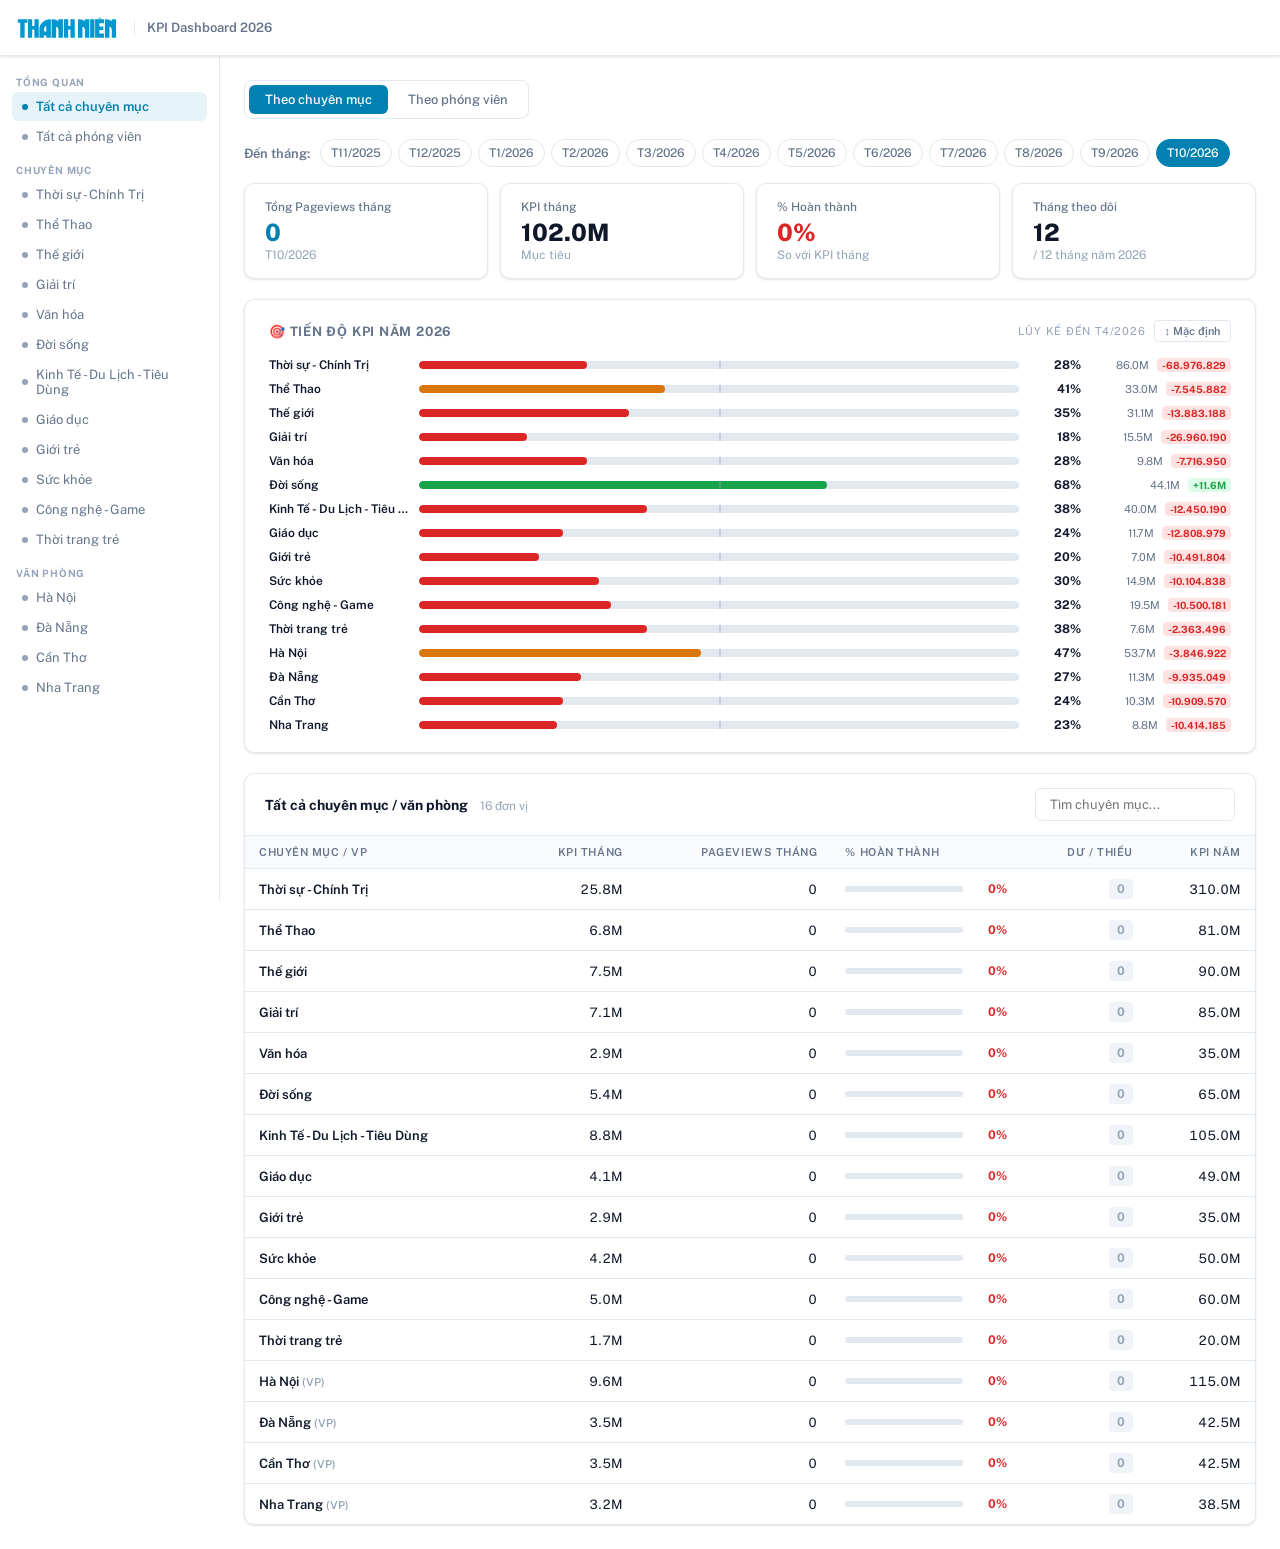
==== commit f37ccfd4: "ok" ====
--- a/index.html
+++ b/index.html
@@ -84,7 +84,7 @@
         }
 
         .btn {
-            padding: 10px 16px;
+            padding: 12px 16px;
             border-radius: 6px;
             font-size: 14px;
             font-weight: 500;
@@ -712,14 +712,15 @@
             font-size: 20px;
             font-weight: 800;
             text-align: center;
-            margin-bottom: 6px;
+      margin-bottom: 28px;
         }
 
         .login-sub {
             font-size: 13px;
             color: var(--text-2);
             text-align: center;
-            margin-bottom: 28px;
+                  margin-bottom: 6px;
+           
         }
 
         .form-group {
@@ -735,7 +736,7 @@
 
         .form-input {
             width: 100%;
-            padding: 8px 14px;
+            padding: 12px 14px;
             border: 1px solid var(--border);
             border-radius: 6px;
             font-size: 14px;
@@ -17708,7 +17709,15 @@
         const DATA_MONTHS = ['T11_2025', 'T12_2025', 'T1_2026', 'T2_2026', 'T3_2026', 'T4_2026']
 
         function hasData(monthKey) {
-            return DATA_MONTHS.includes(monthKey)
+            if (DATA_MONTHS.includes(monthKey)) return true
+            const data = (typeof state !== 'undefined' && state.data) ? state.data : RAW_DATA
+            const hasReporter = Object.values(data.reporters || {}).some(rep => rep.monthly && Object.prototype.hasOwnProperty.call(rep.monthly, monthKey))
+            const hasDept = Object.values(data.departments || {}).some(dep => dep.monthly && Object.prototype.hasOwnProperty.call(dep.monthly, monthKey))
+            return hasReporter || hasDept
+        }
+
+        function getLatestAvailableMonth() {
+            return [...MONTHS].reverse().find(m => hasData(m.key))?.key || null
         }
 
         const MONTHS = [
@@ -17896,6 +17905,12 @@
         function render() {
             if (isAdminRoute()) { renderAdminPage(); return }
             if (state.showLogin) { renderLogin(); return }
+            const latestMonth = getLatestAvailableMonth()
+            const currentIndex = MONTHS.findIndex(m => m.key === state.selectedMonth)
+            const latestIndex = MONTHS.findIndex(m => m.key === latestMonth)
+            if (latestMonth && latestIndex > currentIndex) {
+                state.selectedMonth = latestMonth
+            }
             app.innerHTML = ''
             renderHeader()
             const layout = el('div', 'layout')
@@ -18591,6 +18606,7 @@
                     }
                     if (videoMap[cleanName] !== undefined) {
                         v.monthly[month].video = videoMap[cleanName]
+                        v.monthly[month].tong_pv = videoMap[cleanName]
                         updated++
                     }
                 })
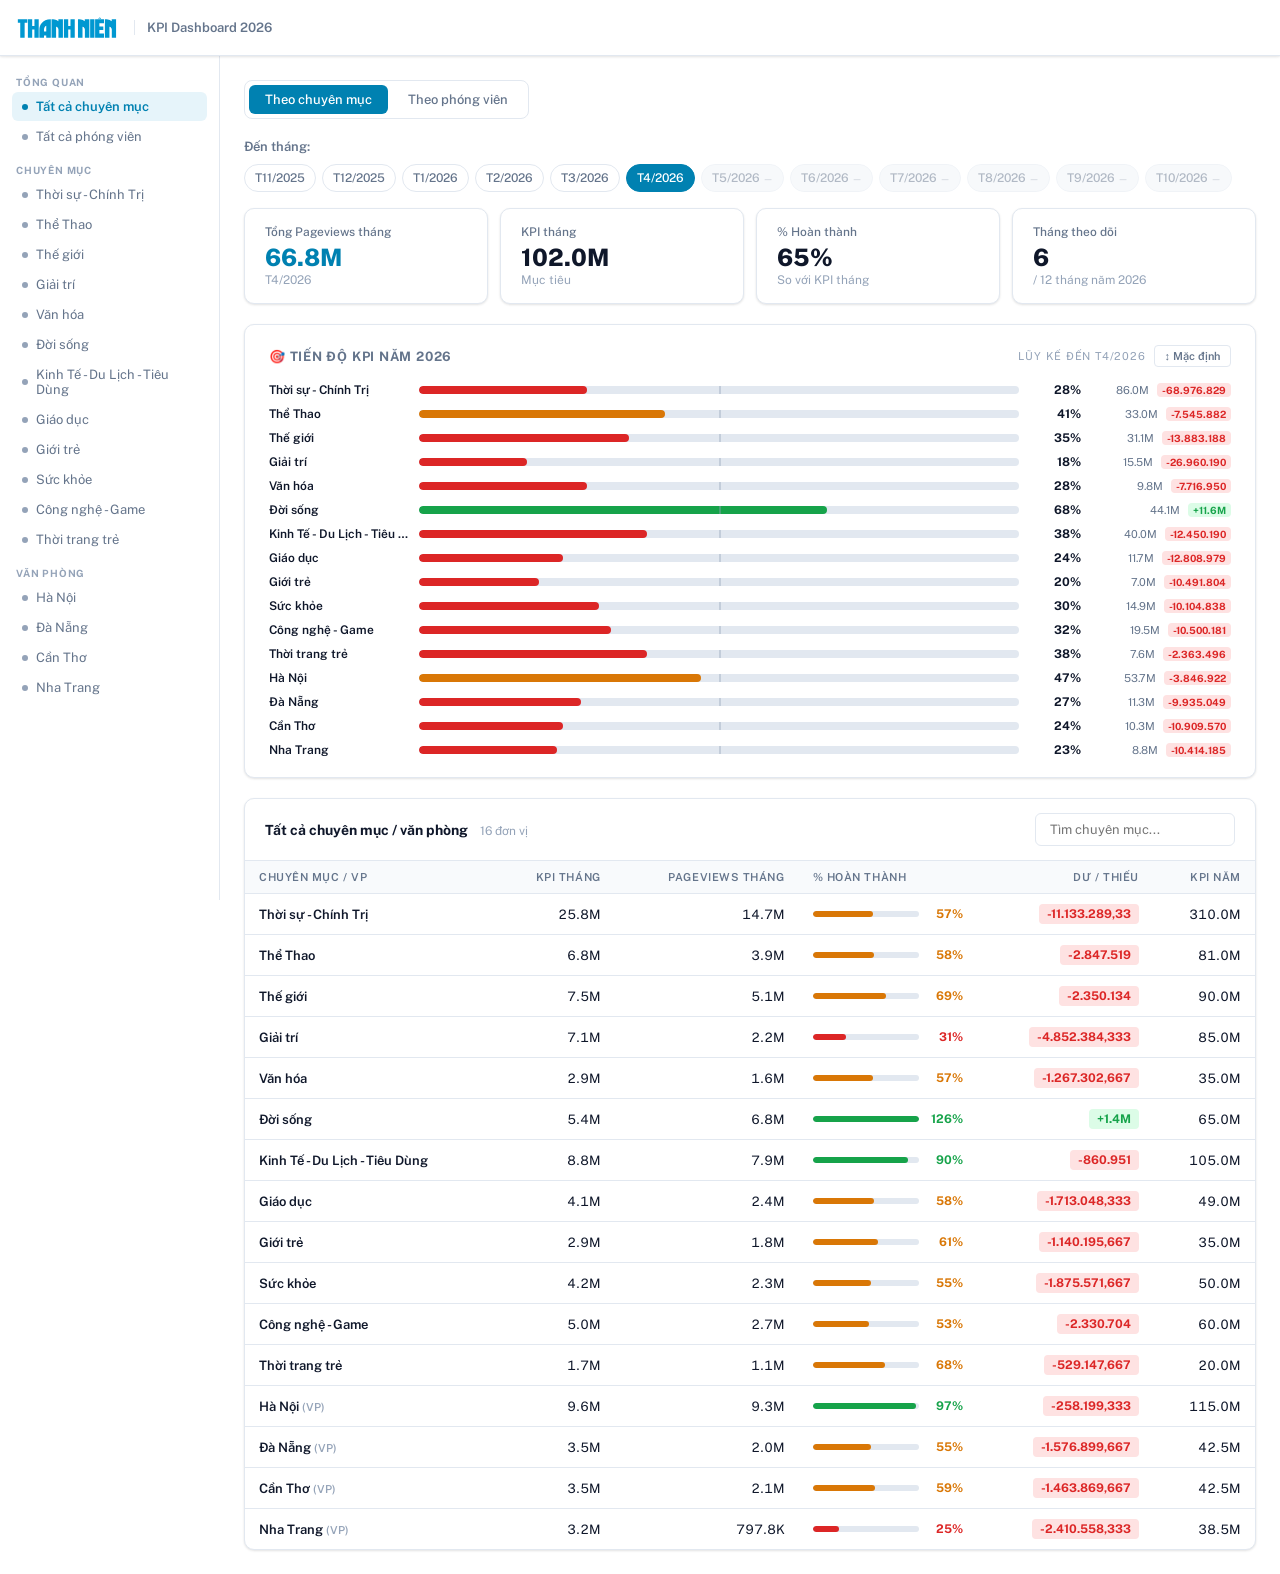
==== commit 240fd617: "haha" ====
--- a/index.html
+++ b/index.html
@@ -17708,11 +17708,17 @@
         // Months that have actual data
         const DATA_MONTHS = ['T11_2025', 'T12_2025', 'T1_2026', 'T2_2026', 'T3_2026', 'T4_2026']
 
+        function hasMonthValues(monthly, monthKey) {
+            if (!monthly || !monthly[monthKey]) return false
+            const month = monthly[monthKey]
+            return ['pageviews', 'so_bai', 'pv_bai', 'video', 'tong_pv', 'du_thieu'].some(key => month[key] != null && Number(month[key]) !== 0)
+        }
+
         function hasData(monthKey) {
             if (DATA_MONTHS.includes(monthKey)) return true
             const data = (typeof state !== 'undefined' && state.data) ? state.data : RAW_DATA
-            const hasReporter = Object.values(data.reporters || {}).some(rep => rep.monthly && Object.prototype.hasOwnProperty.call(rep.monthly, monthKey))
-            const hasDept = Object.values(data.departments || {}).some(dep => dep.monthly && Object.prototype.hasOwnProperty.call(dep.monthly, monthKey))
+            const hasReporter = Object.values(data.reporters || {}).some(rep => hasMonthValues(rep.monthly, monthKey))
+            const hasDept = Object.values(data.departments || {}).some(dep => hasMonthValues(dep.monthly, monthKey))
             return hasReporter || hasDept
         }
 
@@ -17905,12 +17911,6 @@
         function render() {
             if (isAdminRoute()) { renderAdminPage(); return }
             if (state.showLogin) { renderLogin(); return }
-            const latestMonth = getLatestAvailableMonth()
-            const currentIndex = MONTHS.findIndex(m => m.key === state.selectedMonth)
-            const latestIndex = MONTHS.findIndex(m => m.key === latestMonth)
-            if (latestMonth && latestIndex > currentIndex) {
-                state.selectedMonth = latestMonth
-            }
             app.innerHTML = ''
             renderHeader()
             const layout = el('div', 'layout')
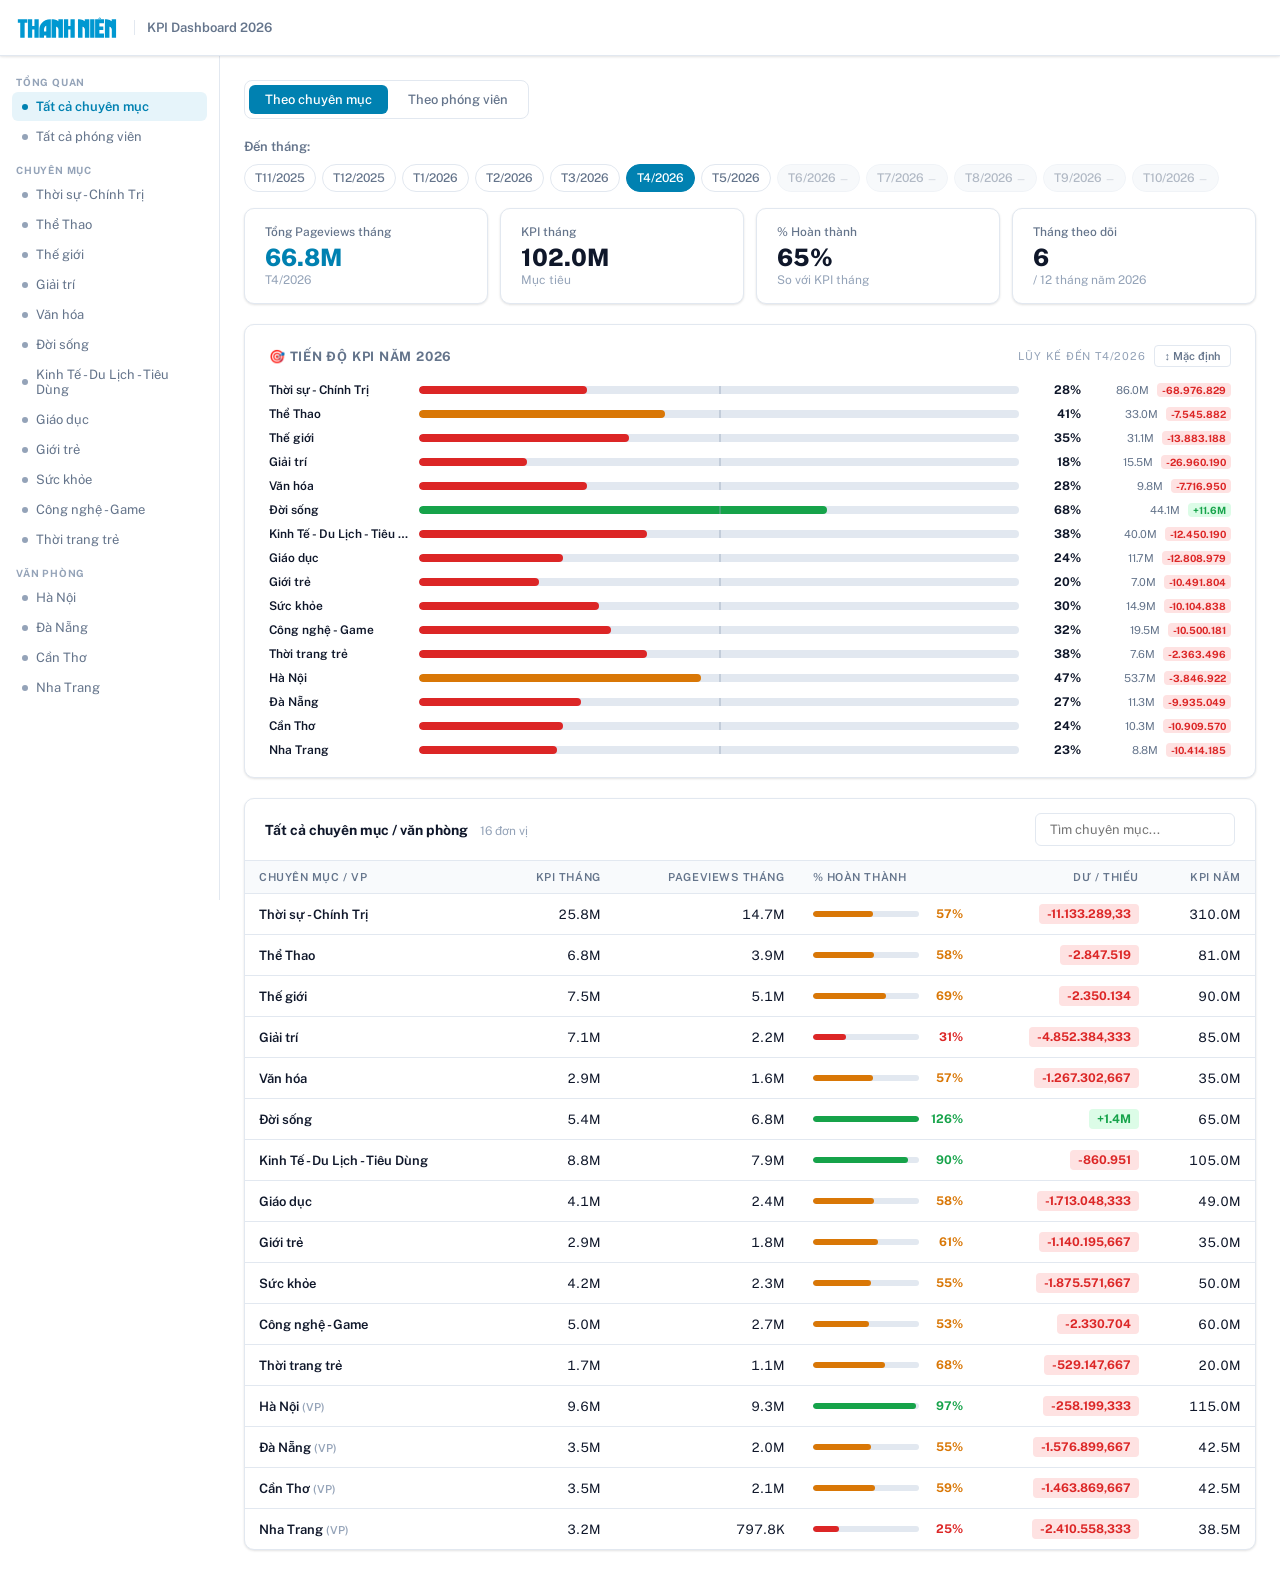
==== commit 06451920: "AKELO" ====
--- a/index.html
+++ b/index.html
@@ -1011,8 +1011,8 @@
                             "du_thieu": -11133289.33
                         },
                         "T5_2026": {
-                            "pageviews": 0,
-                            "du_thieu": 0
+                            "pageviews": 15063744.0,
+                            "du_thieu": -10769589.33
                         },
                         "T6_2026": {
                             "pageviews": 0,
@@ -1067,8 +1067,8 @@
                             "du_thieu": -2847519.0
                         },
                         "T5_2026": {
-                            "pageviews": 0,
-                            "du_thieu": 0
+                            "pageviews": 4032129.0,
+                            "du_thieu": -2717871.0
                         },
                         "T6_2026": {
                             "pageviews": 0,
@@ -1123,8 +1123,8 @@
                             "du_thieu": -2350134.0
                         },
                         "T5_2026": {
-                            "pageviews": 0,
-                            "du_thieu": 0
+                            "pageviews": 4234978.0,
+                            "du_thieu": -3265022.0
                         },
                         "T6_2026": {
                             "pageviews": 0,
@@ -1179,8 +1179,8 @@
                             "du_thieu": -4852384.333
                         },
                         "T5_2026": {
-                            "pageviews": 0,
-                            "du_thieu": 0
+                            "pageviews": 2850364.0,
+                            "du_thieu": -4232969.333
                         },
                         "T6_2026": {
                             "pageviews": 0,
@@ -1235,8 +1235,8 @@
                             "du_thieu": -1267302.667
                         },
                         "T5_2026": {
-                            "pageviews": 0,
-                            "du_thieu": 0
+                            "pageviews": 1894421.0,
+                            "du_thieu": -1022245.667
                         },
                         "T6_2026": {
                             "pageviews": 0,
@@ -1291,8 +1291,8 @@
                             "du_thieu": 1426301.333
                         },
                         "T5_2026": {
-                            "pageviews": 0,
-                            "du_thieu": 0
+                            "pageviews": 7061228.0,
+                            "du_thieu": 1644561.333
                         },
                         "T6_2026": {
                             "pageviews": 0,
@@ -1347,8 +1347,8 @@
                             "du_thieu": -860951.0
                         },
                         "T5_2026": {
-                            "pageviews": 0,
-                            "du_thieu": 0
+                            "pageviews": 6532226.0,
+                            "du_thieu": -2217774.0
                         },
                         "T6_2026": {
                             "pageviews": 0,
@@ -1403,8 +1403,8 @@
                             "du_thieu": -1713048.333
                         },
                         "T5_2026": {
-                            "pageviews": 0,
-                            "du_thieu": 0
+                            "pageviews": 2079062.0,
+                            "du_thieu": -2004271.333
                         },
                         "T6_2026": {
                             "pageviews": 0,
@@ -1459,8 +1459,8 @@
                             "du_thieu": -1140195.667
                         },
                         "T5_2026": {
-                            "pageviews": 0,
-                            "du_thieu": 0
+                            "pageviews": 1373408.0,
+                            "du_thieu": -1543258.667
                         },
                         "T6_2026": {
                             "pageviews": 0,
@@ -1515,8 +1515,8 @@
                             "du_thieu": -1875571.667
                         },
                         "T5_2026": {
-                            "pageviews": 0,
-                            "du_thieu": 0
+                            "pageviews": 3526207.0,
+                            "du_thieu": -640459.667
                         },
                         "T6_2026": {
                             "pageviews": 0,
@@ -1571,8 +1571,8 @@
                             "du_thieu": -2330704.0
                         },
                         "T5_2026": {
-                            "pageviews": 0,
-                            "du_thieu": 0
+                            "pageviews": 2306830.0,
+                            "du_thieu": -2693170.0
                         },
                         "T6_2026": {
                             "pageviews": 0,
@@ -1627,8 +1627,8 @@
                             "du_thieu": -529147.6667
                         },
                         "T5_2026": {
-                            "pageviews": 0,
-                            "du_thieu": 0
+                            "pageviews": 1159745.0,
+                            "du_thieu": -506921.667
                         },
                         "T6_2026": {
                             "pageviews": 0,
@@ -1683,8 +1683,8 @@
                             "du_thieu": -258199.3333
                         },
                         "T5_2026": {
-                            "pageviews": 0.0,
-                            "du_thieu": 0
+                            "pageviews": 10104767.0,
+                            "du_thieu": 521433.667
                         },
                         "T6_2026": {
                             "pageviews": 0.0,
@@ -1739,8 +1739,8 @@
                             "du_thieu": -1576899.667
                         },
                         "T5_2026": {
-                            "pageviews": 0.0,
-                            "du_thieu": 0
+                            "pageviews": 1708596.0,
+                            "du_thieu": -1833070.667
                         },
                         "T6_2026": {
                             "pageviews": 0.0,
@@ -1795,8 +1795,8 @@
                             "du_thieu": -1463869.667
                         },
                         "T5_2026": {
-                            "pageviews": 0.0,
-                            "du_thieu": 0
+                            "pageviews": 2022169.0,
+                            "du_thieu": -1519497.667
                         },
                         "T6_2026": {
                             "pageviews": 0.0,
@@ -1851,8 +1851,8 @@
                             "du_thieu": -2410558.333
                         },
                         "T5_2026": {
-                            "pageviews": 0.0,
-                            "du_thieu": 0
+                            "pageviews": 1478931.0,
+                            "du_thieu": -1729402.333
                         },
                         "T6_2026": {
                             "pageviews": 0.0,
@@ -18655,4 +18655,4 @@
         render()
     </script>
 </body>
-</html>
+</html>
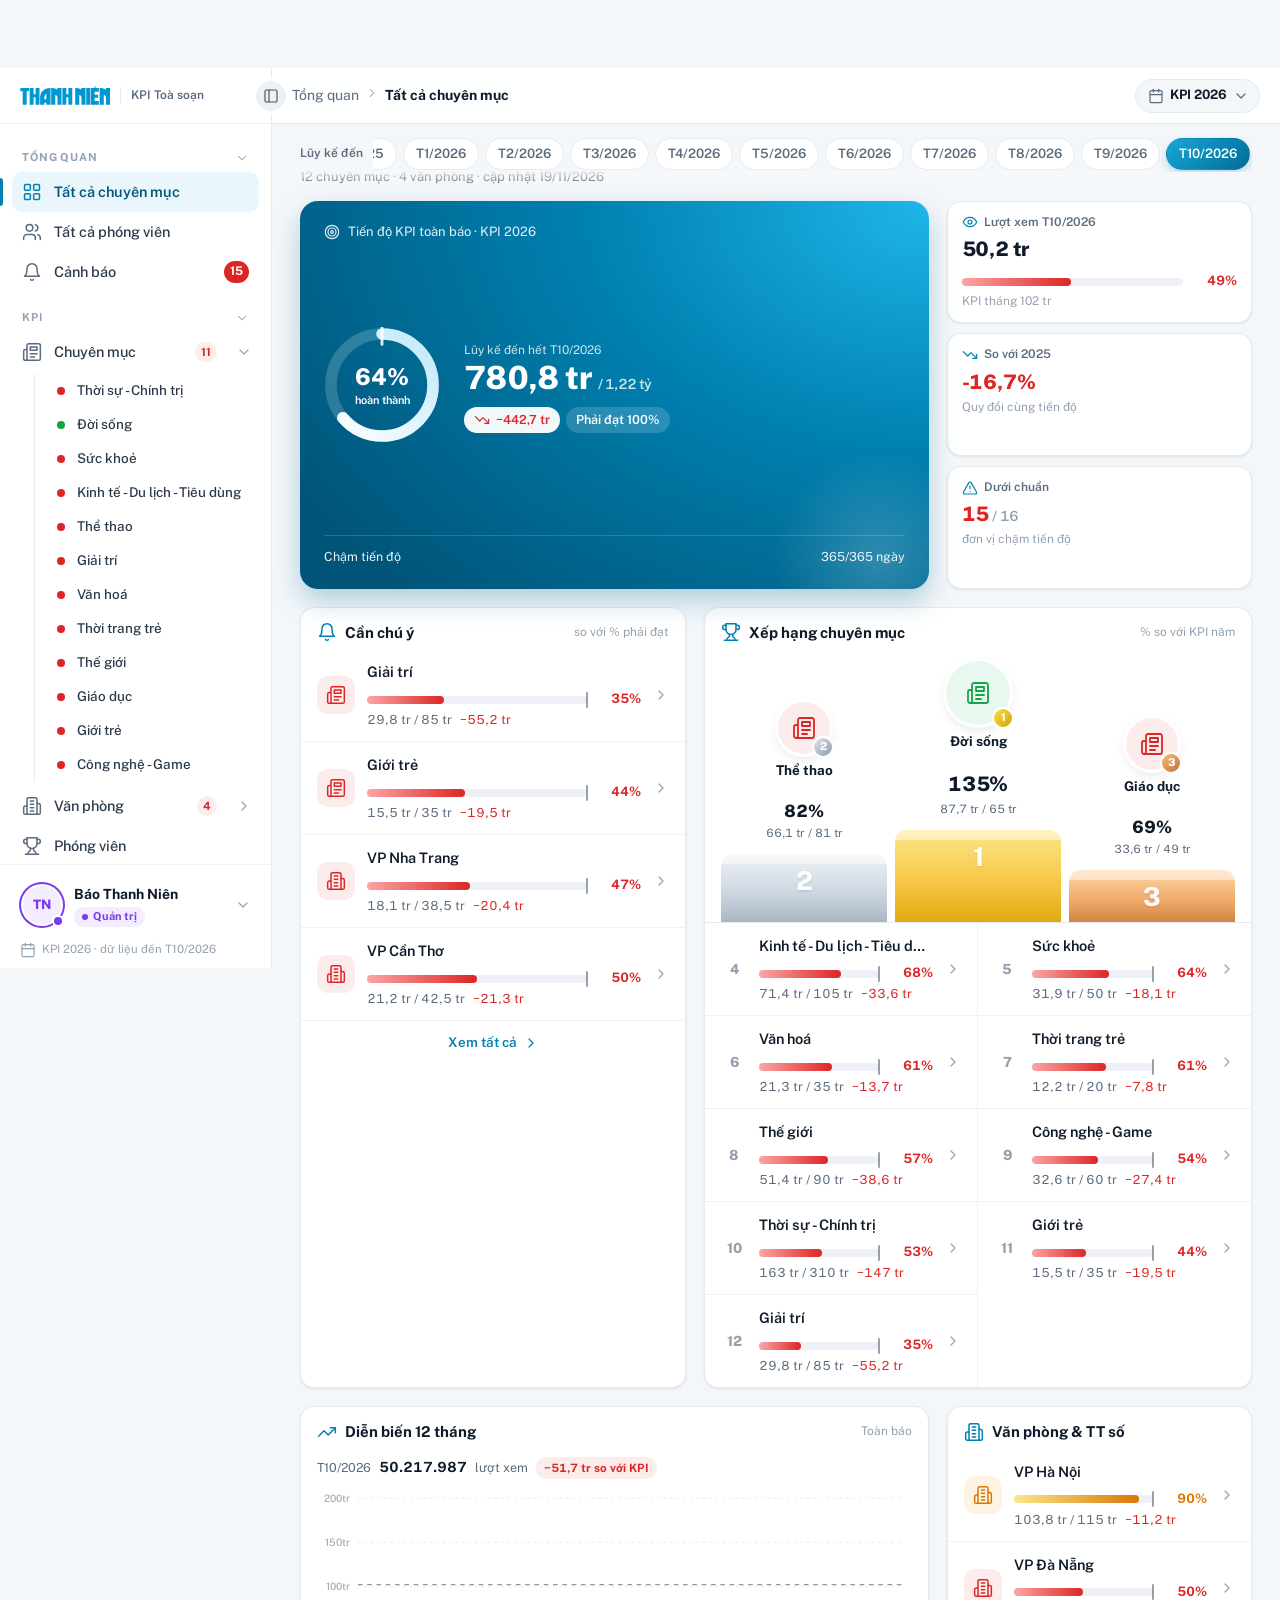
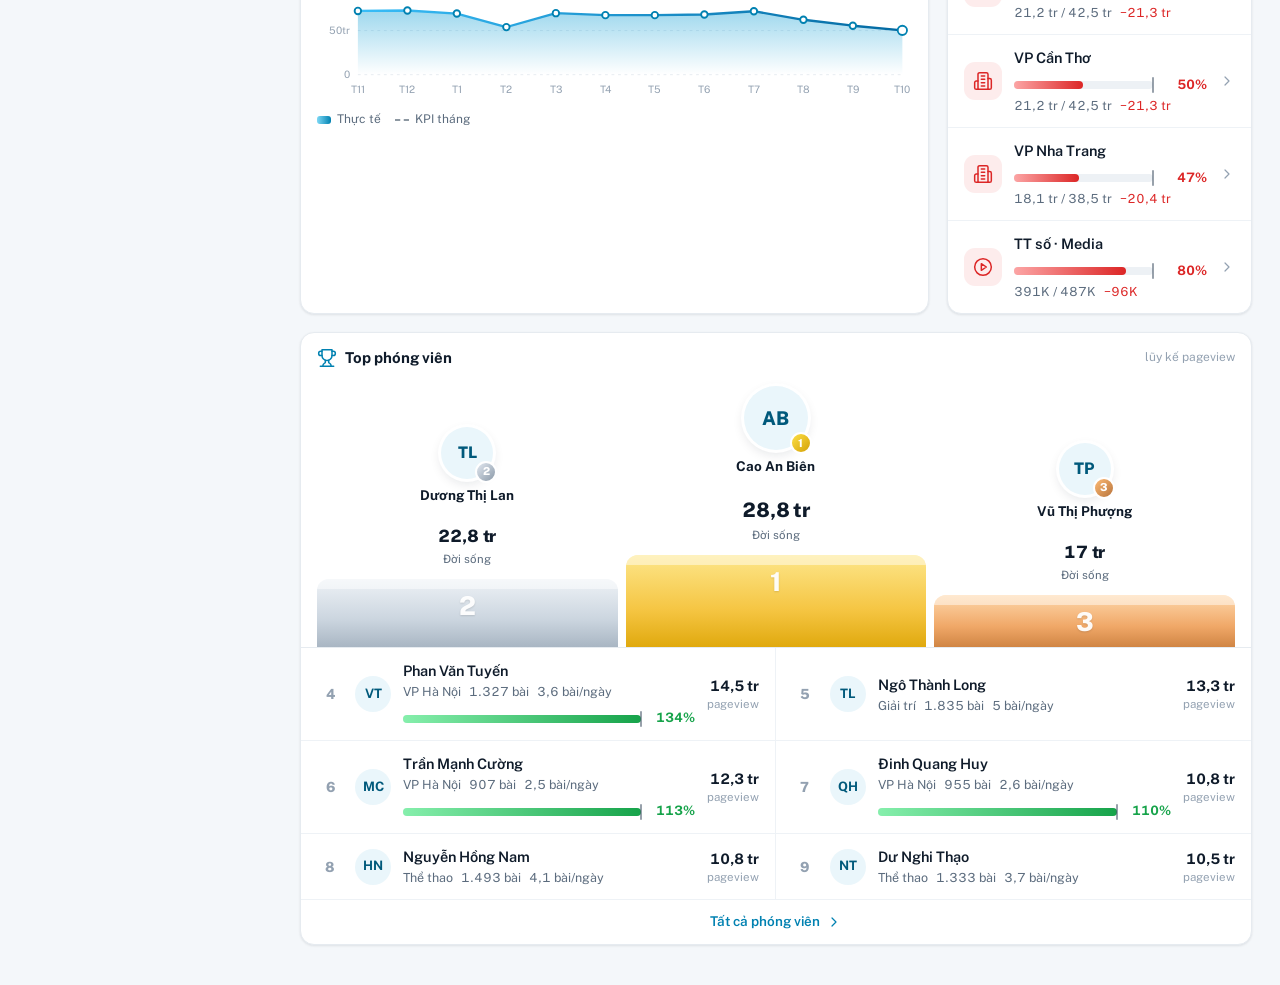
==== commit ea896269: "Dashboard KPI moi" ====
--- a/index.html
+++ b/index.html
@@ -1,18658 +1,49 @@
 <!DOCTYPE html>
 <html lang="vi">
 <head>
-    <meta charset="UTF-8">
-   <meta name="viewport" content="width=device-width, initial-scale=1, minimum-scale=1, maximum-scale=1, user-scalable=yes">
-    <link rel="shortcut icon" href="https://thanhnien-static.mediacdn.vn/thanhnien.vn/image/tn-favicon.png" type="image/png">
-    <title>KPI Dashboard 2026 – Báo Thanh Niên</title>
-    <link href="https://fonts.googleapis.com/css2?family=Public+Sans:wght@300;400;500;600;700;800&display=swap" rel="stylesheet">
-    <style>
-        :root {
-            --primary: #0081b1;
-            --primary-dark: #005f85;
-            --primary-light: #e6f4fa;
-            --success: #16a34a;
-            --success-bg: #dcfce7;
-            --danger: #dc2626;
-            --danger-bg: #fee2e2;
-            --warning: #d97706;
-            --warning-bg: #fef3c7;
-            --bg: #f0f4f8;
-            --card: #ffffff;
-            --border: #e2e8f0;
-            --text: #0f172a;
-            --text-2: #64748b;
-            --text-3: #94a3b8;
-            --radius: 10px;
-            --shadow: 0 1px 3px rgba(0,0,0,0.07), 0 1px 2px rgba(0,0,0,0.05);
-            --shadow-md: 0 4px 12px rgba(0,0,0,0.08);
-        }
-
-        * {
-            box-sizing: border-box;
-            margin: 0;
-            padding: 0;
-        }
-
-        body {
-            font-family: 'Public Sans', sans-serif;
-            font-size: 16px;
-            background: #fff;
-            color: var(--text);
-            min-height: 100vh;
-        }
-
-        /* HEADER */
-        .header {
-            background: #fff;
-            border-bottom: 1px solid var(--border);
-            padding: 0 16px;
-            display: flex;
-            align-items: center;
-            justify-content: flex-start;
-            height: 56px;
-            position: sticky;
-            top: 0;
-            z-index: 100;
-            box-shadow: var(--shadow);
-        }
-
-        .header-logo {
-            display: flex;
-            align-items: center;
-            gap: 12px;
-        }
-
-            .header-logo svg {
-                height: 22px;
-                width: auto;
-            }
-
-        .header-title {
-            font-size: 13px;
-            font-weight: 600;
-            color: var(--text-2);
-            border-left: 1px solid var(--border);
-            padding-left: 12px;
-            margin-left: 4px;
-        }
-
-        .header-right {
-            display: none;
-            align-items: center;
-            gap: 8px;
-        }
-
-        .btn {
-            padding: 12px 16px;
-            border-radius: 6px;
-            font-size: 14px;
-            font-weight: 500;
-            cursor: pointer;
-            border: 1px solid var(--border);
-            background: #fff;
-            color: var(--text);
-            font-family: inherit;
-            transition: all 0.15s;
-            display: inline-flex;
-            align-items: center;
-            gap: 6px;
-        }
-
-            .btn:hover {
-                background: var(--bg);
-                border-color: var(--primary);
-                color: var(--primary);
-            }
-
-        .btn-primary {
-            background: var(--primary);
-            color: #fff;
-            border-color: var(--primary);
-        }
-
-            .btn-primary:hover {
-                background: var(--primary-dark);
-                border-color: var(--primary-dark);
-                color: #fff;
-            }
-
-        .btn-sm {
-            padding: 6px 10px;
-            font-size: 12px;
-        }
-
-        /* LAYOUT */
-        .layout {
-            display: flex;
-            min-height: calc(100vh - 56px);
-        }
-
-        .sidebar {
-            width: 220px;
-            background: #fff;
-            border-right: 1px solid var(--border);
-            padding: 16px 0;
-            flex-shrink: 0;
-            position: sticky;
-            top: 56px;
-            height: calc(100vh - 56px);
-            overflow-y: auto;
-        }
-
-        .sidebar-section {
-            padding: 4px 12px 8px;
-        }
-
-        .sidebar-label {
-            font-size: 10px;
-            font-weight: 700;
-            letter-spacing: 0.08em;
-            text-transform: uppercase;
-            color: var(--text-3);
-            padding: 0 4px;
-            margin-bottom: 4px;
-        }
-
-        .sidebar-item {
-            display: flex;
-            align-items: center;
-            gap: 8px;
-            padding: 7px 10px;
-            border-radius: 6px;
-            cursor: pointer;
-            font-size: 13px;
-            color: var(--text-2);
-            transition: all 0.12s;
-            margin-bottom: 1px;
-        }
-
-            .sidebar-item:hover {
-                background: var(--bg);
-                color: var(--text);
-            }
-
-            .sidebar-item.active {
-                background: var(--primary-light);
-                color: var(--primary);
-                font-weight: 600;
-            }
-
-        .sidebar-dot {
-            width: 6px;
-            height: 6px;
-            border-radius: 50%;
-            background: var(--text-3);
-            flex-shrink: 0;
-        }
-
-        .sidebar-item.active .sidebar-dot {
-            background: var(--primary);
-        }
-
-        .main {
-            flex: 1;
-            padding: 24px;
-            overflow: auto;
-        }
-
-        /* TABS */
-        .tabs {
-            display: flex;
-            gap: 4px;
-            background: #fff;
-            border: 1px solid var(--border);
-            border-radius: 8px;
-            padding: 4px;
-            margin-bottom: 20px;
-            width: fit-content;
-        }
-
-        .tab {
-            padding: 7px 16px;
-            border-radius: 6px;
-            font-size: 13px;
-            font-weight: 500;
-            cursor: pointer;
-            color: var(--text-2);
-            transition: all 0.12s;
-            border: none;
-            background: none;
-            font-family: inherit;
-        }
-
-            .tab.active {
-                background: var(--primary);
-                color: #fff;
-            }
-
-            .tab:hover:not(.active) {
-                background: var(--bg);
-                color: var(--text);
-            }
-
-        /* STATS ROW */
-        .stats-row {
-            display: grid;
-            grid-template-columns: repeat(4, 1fr);
-            gap: 12px;
-            margin-bottom: 20px;
-        }
-
-        .stat-card {
-            background: var(--card);
-            border: 1px solid var(--border);
-            border-radius: var(--radius);
-            padding: 16px 20px;
-            box-shadow: var(--shadow);
-        }
-
-        .stat-label {
-            font-size: 12px;
-            color: var(--text-2);
-            font-weight: 500;
-            margin-bottom: 6px;
-        }
-
-        .stat-value {
-            font-size: 24px;
-            font-weight: 800;
-            line-height: 1;
-            margin-bottom: 4px;
-        }
-
-        .stat-sub {
-            font-size: 12px;
-            color: var(--text-3);
-        }
-
-        .stat-card.primary .stat-value {
-            color: var(--primary);
-        }
-
-        .stat-card.success .stat-value {
-            color: var(--success);
-        }
-
-        .stat-card.danger .stat-value {
-            color: var(--danger);
-        }
-
-        /* MONTH FILTER */
-        .filters {
-            display: flex;
-            align-items: center;
-            gap: 10px;
-            margin-bottom: 16px;
-            flex-wrap: wrap;
-        }
-
-        .filters-label {
-            font-size: 13px;
-            font-weight: 600;
-            color: var(--text-2);
-        }
-
-        .month-chips {
-            display: flex;
-            gap: 6px;
-            flex-wrap: wrap;
-        }
-
-        .chip {
-            padding: 6px 10px;
-            border-radius: 20px;
-            font-size: 12px;
-            font-weight: 500;
-            cursor: pointer;
-            border: 1px solid var(--border);
-            background: #fff;
-            color: var(--text-2);
-            transition: all 0.12s;
-        }
-
-            .chip:hover {
-                border-color: var(--primary);
-                color: var(--primary);
-            }
-
-            .chip.active {
-                background: var(--primary);
-                color: #fff;
-                border-color: var(--primary);
-            }
-
-        .chip-empty {
-            opacity: 0.5;
-            background: var(--bg);
-        }
-
-            .chip-empty.active {
-                background: var(--text-3);
-                border-color: var(--text-3);
-                opacity: 1;
-            }
-
-        /* TABLE */
-        .table-wrap {
-            background: var(--card);
-            border: 1px solid var(--border);
-            border-radius: var(--radius);
-            box-shadow: var(--shadow);
-            overflow: hidden;
-        }
-
-            .table-wrap table {
-                min-width: 600px;
-            }
-
-            .table-wrap > div {
-                overflow-x: auto;
-                -webkit-overflow-scrolling: touch;
-            }
-
-        .table-header {
-            padding: 14px 20px;
-            border-bottom: 1px solid var(--border);
-            display: flex;
-            align-items: center;
-            justify-content: space-between;
-        }
-
-        .table-title {
-            font-size: 14px;
-            font-weight: 700;
-        }
-
-        .table-count {
-            font-size: 12px;
-            color: var(--text-3);
-        }
-
-        .search-input {
-            padding: 8px 14px;
-            border: 1px solid var(--border);
-            border-radius: 6px;
-            font-size: 13px;
-            font-family: inherit;
-            outline: none;
-            width: 200px;
-            transition: border-color 0.15s;
-        }
-
-            .search-input:focus {
-                border-color: var(--primary);
-            }
-
-        table {
-            width: 100%;
-            border-collapse: collapse;
-            font-size: 13px;
-        }
-
-        thead th {
-            background: #f8fafc;
-            padding: 10px 14px;
-            text-align: left;
-            font-weight: 600;
-            font-size: 11px;
-            text-transform: uppercase;
-            letter-spacing: 0.05em;
-            color: var(--text-2);
-            border-bottom: 1px solid var(--border);
-            white-space: nowrap;
-        }
-
-            thead th.right {
-                text-align: right;
-            }
-
-        tbody tr {
-            border-bottom: 1px solid var(--border);
-            transition: background 0.1s;
-            cursor: pointer;
-        }
-
-            tbody tr:last-child {
-                border-bottom: none;
-            }
-
-            tbody tr:hover {
-                background: var(--primary-light);
-            }
-
-        tbody td {
-            padding: 10px 14px;
-            vertical-align: middle;
-        }
-
-            tbody td.right {
-                text-align: right;
-            }
-
-            tbody td.name {
-                font-weight: 600;
-            }
-
-        .dept-tag {
-            display: inline-block;
-            padding: 2px 8px;
-            border-radius: 4px;
-            background: var(--primary-light);
-            color: var(--primary);
-            font-size: 11px;
-            font-weight: 600;
-        }
-
-        /* PROGRESS BAR */
-        .progress-wrap {
-            display: flex;
-            align-items: center;
-            gap: 8px;
-        }
-
-        .progress-bar {
-            flex: 1;
-            height: 6px;
-            background: var(--border);
-            border-radius: 3px;
-            overflow: hidden;
-            min-width: 60px;
-        }
-
-        .progress-fill {
-            height: 100%;
-            border-radius: 3px;
-            transition: width 0.3s;
-        }
-
-            .progress-fill.good {
-                background: var(--success);
-            }
-
-            .progress-fill.warn {
-                background: var(--warning);
-            }
-
-            .progress-fill.bad {
-                background: var(--danger);
-            }
-
-        .progress-pct {
-            font-size: 12px;
-            font-weight: 700;
-            min-width: 36px;
-            text-align: right;
-        }
-
-            .progress-pct.good {
-                color: var(--success);
-            }
-
-            .progress-pct.warn {
-                color: var(--warning);
-            }
-
-            .progress-pct.bad {
-                color: var(--danger);
-            }
-
-        /* DƯ/THIẾU BADGE */
-        .du-badge {
-            display: inline-flex;
-            align-items: center;
-            padding: 3px 8px;
-            border-radius: 4px;
-            font-size: 12px;
-            font-weight: 700;
-            white-space: nowrap;
-        }
-
-            .du-badge.pos {
-                background: var(--success-bg);
-                color: var(--success);
-            }
-
-            .du-badge.neg {
-                background: var(--danger-bg);
-                color: var(--danger);
-            }
-
-            .du-badge.zero {
-                background: var(--bg);
-                color: var(--text-3);
-            }
-
-        /* MODAL */
-        .modal-overlay {
-            position: fixed;
-            inset: 0;
-            background: rgba(0,0,0,0.4);
-            z-index: 200;
-            display: flex;
-            align-items: center;
-            justify-content: center;
-            padding: 20px;
-        }
-
-        .modal {
-            background: var(--card);
-            border-radius: 12px;
-            width: 100%;
-            max-width: 860px;
-            max-height: 90vh;
-            overflow-y: auto;
-            box-shadow: 0 20px 60px rgba(0,0,0,0.2);
-        }
-
-        .modal-head {
-            padding: 20px 24px 16px;
-            border-bottom: 1px solid var(--border);
-            display: flex;
-            align-items: flex-start;
-            justify-content: space-between;
-        }
-
-        .modal-title {
-            font-size: 17px;
-            font-weight: 800;
-        }
-
-        .modal-sub {
-            font-size: 13px;
-            color: var(--text-2);
-            margin-top: 3px;
-        }
-
-        .close-btn {
-            background: none;
-            border: none;
-            cursor: pointer;
-            font-size: 20px;
-            color: var(--text-3);
-            padding: 0 4px;
-        }
-
-            .close-btn:hover {
-                color: var(--text);
-            }
-
-        .modal-body {
-            padding: 20px 24px;
-        }
-
-        /* MONTHLY TABLE in modal */
-        .month-table {
-            width: 100%;
-            border-collapse: collapse;
-            font-size: 13px;
-            margin-top: 12px;
-        }
-
-            .month-table th {
-                padding: 8px 12px;
-                background: #f8fafc;
-                font-size: 11px;
-                font-weight: 700;
-                text-transform: uppercase;
-                color: var(--text-2);
-                border: 1px solid var(--border);
-                text-align: right;
-            }
-
-                .month-table th:first-child {
-                    text-align: left;
-                }
-
-            .month-table td {
-                padding: 8px 12px;
-                border: 1px solid var(--border);
-                text-align: right;
-            }
-
-                .month-table td:first-child {
-                    text-align: left;
-                    font-weight: 600;
-                }
-
-            .month-table tr:nth-child(even) td {
-                background: #f8fafc;
-            }
-
-        /* UPLOAD PANEL */
-        .upload-panel {
-            background: var(--card);
-            border: 1px solid var(--border);
-            border-radius: var(--radius);
-            padding: 24px;
-            box-shadow: var(--shadow);
-        }
-
-        .upload-zone {
-            border: 2px dashed var(--border);
-            border-radius: 8px;
-            padding: 32px;
-            text-align: center;
-            cursor: pointer;
-            transition: all 0.15s;
-            margin-bottom: 16px;
-        }
-
-            .upload-zone:hover {
-                border-color: var(--primary);
-                background: var(--primary-light);
-            }
-
-            .upload-zone.drag {
-                border-color: var(--primary);
-                background: var(--primary-light);
-            }
-
-        .upload-icon {
-            font-size: 36px;
-            margin-bottom: 10px;
-        }
-
-        .upload-text {
-            font-size: 14px;
-            font-weight: 600;
-            color: var(--text-2);
-            margin-bottom: 4px;
-        }
-
-        .upload-sub {
-            font-size: 12px;
-            color: var(--text-3);
-        }
-
-        .upload-result {
-            background: var(--bg);
-            border-radius: 6px;
-            padding: 12px 16px;
-            font-size: 13px;
-            margin-top: 12px;
-        }
-
-            .upload-result.success {
-                background: var(--success-bg);
-                color: var(--success);
-            }
-
-            .upload-result.error {
-                background: var(--danger-bg);
-                color: var(--danger);
-            }
-
-        /* LOGIN */
-        .login-page {
-            min-height: 100vh;
-            display: flex;
-            align-items: center;
-            justify-content: center;
-             background: url(img/bg--blue.jpg)no-repeat;
-            background-size:cover;
-        }
-
-        .login-card {
-            background: #fff;
-            border: 1px solid var(--border);
-            border-radius: 12px;
-            padding: 40px;
-            width: 360px;
-            box-shadow: var(--shadow-md);
-        }
-
-        .login-logo {
-            display: flex;
-            justify-content: center;
-            margin-bottom: 24px;
-        }
-
-        .login-title {
-            font-size: 20px;
-            font-weight: 800;
-            text-align: center;
-      margin-bottom: 28px;
-        }
-
-        .login-sub {
-            font-size: 13px;
-            color: var(--text-2);
-            text-align: center;
-                  margin-bottom: 6px;
-           
-        }
-
-        .form-group {
-            margin-bottom: 16px;
-        }
-
-        .form-label {
-            display: block;
-            font-size: 13px;
-            font-weight: 600;
-            margin-bottom: 6px;
-        }
-
-        .form-input {
-            width: 100%;
-            padding: 12px 14px;
-            border: 1px solid var(--border);
-            border-radius: 6px;
-            font-size: 14px;
-            font-family: inherit;
-            outline: none;
-            transition: border-color 0.15s;
-        }
-
-            .form-input:focus {
-                border-color: var(--primary);
-            }
-
-        .alert {
-            padding: 10px 14px;
-            border-radius: 6px;
-            font-size: 13px;
-            margin-bottom: 14px;
-        }
-
-        .alert-error {
-            background: var(--danger-bg);
-            color: var(--danger);
-        }
-
-        /* EMPTY */
-        .empty {
-            text-align: center;
-            padding: 48px 20px;
-            color: var(--text-3);
-        }
-
-        .empty-icon {
-            font-size: 36px;
-            margin-bottom: 10px;
-        }
-
-        .empty-text {
-            font-size: 14px;
-        }
-
-        /* TOOLTIP-LIKE number formatting */
-        .num {
-            font-variant-numeric: tabular-nums;
-        }
-
-        /* YEARLY PROGRESS CHART */
-        .yearly-chart {
-            background: var(--card);
-            border: 1px solid var(--border);
-            border-radius: var(--radius);
-            padding: 20px 24px;
-            box-shadow: var(--shadow);
-            margin-bottom: 20px;
-        }
-
-        .yearly-chart-title {
-            font-size: 13px;
-            font-weight: 700;
-            color: var(--text-2);
-            text-transform: uppercase;
-            letter-spacing: 0.06em;
-            margin-bottom: 16px;
-            display: flex;
-            align-items: center;
-            justify-content: space-between;
-        }
-
-        .yearly-chart-overall {
-            display: flex;
-            align-items: center;
-            gap: 12px;
-            margin-bottom: 20px;
-            padding: 14px 16px;
-            background: var(--bg);
-            border-radius: 8px;
-        }
-
-        .yearly-chart-overall-label {
-            font-size: 13px;
-            color: var(--text-2);
-        }
-
-        .yearly-chart-overall-val {
-            font-size: 28px;
-            font-weight: 800;
-            margin-left: auto;
-        }
-
-        .yearly-chart-overall-pv {
-            font-size: 12px;
-            color: var(--text-3);
-        }
-
-        .dept-bars {
-            display: flex;
-            flex-direction: column;
-            gap: 10px;
-        }
-
-        .dept-bar-row {
-            display: grid;
-            grid-template-columns: 140px 1fr 52px 140px;
-            align-items: center;
-            gap: 10px;
-            font-size: 12px;
-        }
-
-        .dept-bar-name {
-            font-weight: 600;
-            color: var(--text);
-            white-space: nowrap;
-            overflow: hidden;
-            text-overflow: ellipsis;
-        }
-
-        .dept-bar-track {
-            height: 8px;
-            background: var(--border);
-            border-radius: 4px;
-            overflow: hidden;
-        }
-
-        .dept-bar-fill {
-            height: 100%;
-            border-radius: 4px;
-            transition: width 0.4s ease;
-        }
-
-            .dept-bar-fill.good {
-                background: var(--success);
-            }
-
-            .dept-bar-fill.warn {
-                background: var(--warning);
-            }
-
-            .dept-bar-fill.bad {
-                background: var(--danger);
-            }
-
-        .dept-bar-pct {
-            font-weight: 700;
-            text-align: right;
-        }
-
-        .dept-bar-val {
-            color: var(--text-3);
-            text-align: right;
-            font-size: 11px;
-            display: flex;
-            align-items: center;
-            justify-content: flex-end;
-            gap: 4px;
-            min-width: 120px;
-        }
-
-        @media (max-width: 640px) {
-            .dept-bar-row {
-                grid-template-columns: 90px 1fr 44px;
-            }
-
-            .dept-bar-val {
-                display: none;
-            }
-        }
-
-        @media (max-width: 900px) {
-            .sidebar {
-                display: block;
-                position: fixed;
-                top: 56px;
-                left: -240px;
-                height: calc(100vh - 56px);
-                z-index: 90;
-                transition: left 0.25s;
-                box-shadow: var(--shadow-md);
-            }
-
-                .sidebar.open {
-                    left: 0;
-                }
-
-            .sidebar-overlay {
-                display: none;
-                position: fixed;
-                inset: 0;
-                top: 56px;
-                background: rgba(0,0,0,0.3);
-                z-index: 89;
-            }
-
-                .sidebar-overlay.show {
-                    display: block;
-                }
-
-            .stats-row {
-                grid-template-columns: repeat(2,1fr);
-            }
-
-            .main {
-                padding: 16px;
-            }
-
-            .menu-btn {
-                display: flex !important;
-                margin-right: 15px;
-            }
-
-            .menu-btn svg path {
-                transform-origin: center;
-                transform-box: fill-box;
-                transition: transform 0.2s ease, opacity 0.2s ease;
-            }
-
-            .menu-btn.open svg .line1 {
-                transform: translateY(7px) rotate(45deg);
-            }
-
-            .menu-btn.open svg .line2 {
-                opacity: 0;
-            }
-
-            .menu-btn.open svg .line3 {
-                transform: translateY(-7px) rotate(-45deg);
-            }
-        }
-
-        @media (min-width: 901px) {
-            .menu-btn {
-                display: none !important;
-            }
-
-            .sidebar-overlay {
-                display: none !important;
-            }
-        }
-    </style>
+  <meta charset="UTF-8">
+  <meta name="viewport" content="width=device-width, initial-scale=1, viewport-fit=cover">
+  <meta name="theme-color" content="#0081b1">
+  <title>KPI Toà soạn – Báo Thanh Niên</title>
+  <link rel="shortcut icon" href="https://thanhnien-static.mediacdn.vn/thanhnien.vn/image/tn-favicon.png" type="image/png">
+  <link rel="preconnect" href="https://fonts.googleapis.com">
+  <link rel="preconnect" href="https://fonts.gstatic.com" crossorigin>
+  <link href="https://fonts.googleapis.com/css2?family=Public+Sans:wght@400;500;600;700;800&display=swap" rel="stylesheet">
+  <link rel="stylesheet" href="assets/app.css">
 </head>
 <body>
+  <svg class="defs" aria-hidden="true" focusable="false">
+    <defs>
+      <linearGradient id="lg-good" x1="0" y1="0" x2="1" y2="1"><stop offset="0" stop-color="#6ee7a0"/><stop offset="1" stop-color="#15803d"/></linearGradient>
+      <linearGradient id="lg-warn" x1="0" y1="0" x2="1" y2="1"><stop offset="0" stop-color="#fcd34d"/><stop offset="1" stop-color="#d97706"/></linearGradient>
+      <linearGradient id="lg-bad" x1="0" y1="0" x2="1" y2="1"><stop offset="0" stop-color="#fca5a5"/><stop offset="1" stop-color="#dc2626"/></linearGradient>
+      <linearGradient id="lg-primary" x1="0" y1="0" x2="1" y2="1"><stop offset="0" stop-color="#5fd0f5"/><stop offset="1" stop-color="#00618a"/></linearGradient>
+      <linearGradient id="lg-white" x1="0" y1="0" x2="1" y2="1"><stop offset="0" stop-color="#ffffff"/><stop offset="1" stop-color="#bfe9fa"/></linearGradient>
+      <linearGradient id="vg-good" x1="0" y1="1" x2="0" y2="0"><stop offset="0" stop-color="#bbf7d0"/><stop offset="1" stop-color="#16a34a"/></linearGradient>
+      <linearGradient id="vg-warn" x1="0" y1="1" x2="0" y2="0"><stop offset="0" stop-color="#fde68a"/><stop offset="1" stop-color="#d97706"/></linearGradient>
+      <linearGradient id="vg-bad" x1="0" y1="1" x2="0" y2="0"><stop offset="0" stop-color="#fecaca"/><stop offset="1" stop-color="#dc2626"/></linearGradient>
+      <linearGradient id="vg-primary" x1="0" y1="1" x2="0" y2="0"><stop offset="0" stop-color="#a5e3f7"/><stop offset="1" stop-color="#0081b1"/></linearGradient>
+      <linearGradient id="ag-primary" x1="0" y1="0" x2="0" y2="1"><stop offset="0" stop-color="#0098d1" stop-opacity=".38"/><stop offset="1" stop-color="#0098d1" stop-opacity="0"/></linearGradient>
+      <linearGradient id="ln-primary" x1="0" y1="0" x2="1" y2="0"><stop offset="0" stop-color="#38bdf8"/><stop offset="1" stop-color="#0369a1"/></linearGradient>
+    </defs>
+  </svg>
 
-    <div id="app"></div>
+  <div class="app" id="app">
+    <aside class="sidebar" id="sidebar" aria-label="Điều hướng"></aside>
+    <div class="sidebar__backdrop" data-act="drawer-close"></div>
+    <div class="shell">
+      <header class="topbar" id="topbar"></header>
+      <div class="draft" id="draft" hidden></div>
+      <main class="page" id="page" tabindex="-1">
+        <div class="loading"><span class="loading__dot"></span>Đang tải dữ liệu…</div>
+      </main>
+    </div>
+    <nav class="bottomnav" id="bottomnav" aria-label="Điều hướng nhanh"></nav>
+  </div>
+  <div class="toast" id="toast" role="status" aria-live="polite"></div>
 
-    <script>
-        // ─── DATA ───────────────────────────────────────────────────────────────
-        const RAW_DATA =
-        {
-            "departments": {
-                "Thời sự - Chính Trị": {
-                    "monthly": {
-                        "T11_2025": {
-                            "pageviews": 15279318.0,
-                            "du_thieu": -10554015.33
-                        },
-                        "T12_2025": {
-                            "pageviews": 16913509.0,
-                            "du_thieu": -8919824.333
-                        },
-                        "T1_2026": {
-                            "pageviews": 14275153.0,
-                            "du_thieu": -11558180.33
-                        },
-                        "T2_2026": {
-                            "pageviews": 11107592.0,
-                            "du_thieu": -14725741.33
-                        },
-                        "T3_2026": {
-                            "pageviews": 13747555.0,
-                            "du_thieu": -12085778.33
-                        },
-                        "T4_2026": {
-                            "pageviews": 14700044.0,
-                            "du_thieu": -11133289.33
-                        },
-                        "T5_2026": {
-                            "pageviews": 15063744.0,
-                            "du_thieu": -10769589.33
-                        },
-                        "T6_2026": {
-                            "pageviews": 0,
-                            "du_thieu": 0
-                        },
-                        "T7_2026": {
-                            "pageviews": 0,
-                            "du_thieu": 0
-                        },
-                        "T8_2026": {
-                            "pageviews": 0,
-                            "du_thieu": 0
-                        },
-                        "T9_2026": {
-                            "pageviews": 0,
-                            "du_thieu": 0
-                        },
-                        "T10_2026": {
-                            "pageviews": 0,
-                            "du_thieu": 0
-                        }
-                    },
-                    "kpi": {
-                        "kpi_nam": 310000000,
-                        "kpi_thang": 25833333
-                    }
-                },
-                "Thể Thao": {
-                    "monthly": {
-                        "T11_2025": {
-                            "pageviews": 5615548.0,
-                            "du_thieu": -1134452.0
-                        },
-                        "T12_2025": {
-                            "pageviews": 7472479.0,
-                            "du_thieu": 722479.0
-                        },
-                        "T1_2026": {
-                            "pageviews": 8143040.0,
-                            "du_thieu": 1393040.0
-                        },
-                        "T2_2026": {
-                            "pageviews": 3925710.0,
-                            "du_thieu": -2824290.0
-                        },
-                        "T3_2026": {
-                            "pageviews": 3894860.0,
-                            "du_thieu": -2855140.0
-                        },
-                        "T4_2026": {
-                            "pageviews": 3902481.0,
-                            "du_thieu": -2847519.0
-                        },
-                        "T5_2026": {
-                            "pageviews": 4032129.0,
-                            "du_thieu": -2717871.0
-                        },
-                        "T6_2026": {
-                            "pageviews": 0,
-                            "du_thieu": 0
-                        },
-                        "T7_2026": {
-                            "pageviews": 0,
-                            "du_thieu": 0
-                        },
-                        "T8_2026": {
-                            "pageviews": 0,
-                            "du_thieu": 0
-                        },
-                        "T9_2026": {
-                            "pageviews": 0,
-                            "du_thieu": 0
-                        },
-                        "T10_2026": {
-                            "pageviews": 0,
-                            "du_thieu": 0
-                        }
-                    },
-                    "kpi": {
-                        "kpi_nam": 81000000,
-                        "kpi_thang": 6750000
-                    }
-                },
-                "Thế giới": {
-                    "monthly": {
-                        "T11_2025": {
-                            "pageviews": 3800640.0,
-                            "du_thieu": -3699360.0
-                        },
-                        "T12_2025": {
-                            "pageviews": 4351271.0,
-                            "du_thieu": -3148729.0
-                        },
-                        "T1_2026": {
-                            "pageviews": 5798519.0,
-                            "du_thieu": -1701481.0
-                        },
-                        "T2_2026": {
-                            "pageviews": 4637728.0,
-                            "du_thieu": -2862272.0
-                        },
-                        "T3_2026": {
-                            "pageviews": 7378788.0,
-                            "du_thieu": -121212.0
-                        },
-                        "T4_2026": {
-                            "pageviews": 5149866.0,
-                            "du_thieu": -2350134.0
-                        },
-                        "T5_2026": {
-                            "pageviews": 4234978.0,
-                            "du_thieu": -3265022.0
-                        },
-                        "T6_2026": {
-                            "pageviews": 0,
-                            "du_thieu": 0
-                        },
-                        "T7_2026": {
-                            "pageviews": 0,
-                            "du_thieu": 0
-                        },
-                        "T8_2026": {
-                            "pageviews": 0,
-                            "du_thieu": 0
-                        },
-                        "T9_2026": {
-                            "pageviews": 0,
-                            "du_thieu": 0
-                        },
-                        "T10_2026": {
-                            "pageviews": 0,
-                            "du_thieu": 0
-                        }
-                    },
-                    "kpi": {
-                        "kpi_nam": 90000000,
-                        "kpi_thang": 7500000
-                    }
-                },
-                "Giải trí": {
-                    "monthly": {
-                        "T11_2025": {
-                            "pageviews": 3136504.0,
-                            "du_thieu": -3946829.333
-                        },
-                        "T12_2025": {
-                            "pageviews": 2415751.0,
-                            "du_thieu": -4667582.333
-                        },
-                        "T1_2026": {
-                            "pageviews": 2620996.0,
-                            "du_thieu": -4462337.333
-                        },
-                        "T2_2026": {
-                            "pageviews": 2587681.0,
-                            "du_thieu": -4495652.333
-                        },
-                        "T3_2026": {
-                            "pageviews": 2547929.0,
-                            "du_thieu": -4535404.333
-                        },
-                        "T4_2026": {
-                            "pageviews": 2230949.0,
-                            "du_thieu": -4852384.333
-                        },
-                        "T5_2026": {
-                            "pageviews": 2850364.0,
-                            "du_thieu": -4232969.333
-                        },
-                        "T6_2026": {
-                            "pageviews": 0,
-                            "du_thieu": 0
-                        },
-                        "T7_2026": {
-                            "pageviews": 0,
-                            "du_thieu": 0
-                        },
-                        "T8_2026": {
-                            "pageviews": 0,
-                            "du_thieu": 0
-                        },
-                        "T9_2026": {
-                            "pageviews": 0,
-                            "du_thieu": 0
-                        },
-                        "T10_2026": {
-                            "pageviews": 0,
-                            "du_thieu": 0
-                        }
-                    },
-                    "kpi": {
-                        "kpi_nam": 85000000,
-                        "kpi_thang": 7083333
-                    }
-                },
-                "Văn hóa": {
-                    "monthly": {
-                        "T11_2025": {
-                            "pageviews": 1709880.0,
-                            "du_thieu": -1206786.667
-                        },
-                        "T12_2025": {
-                            "pageviews": 1886755.0,
-                            "du_thieu": -1029911.667
-                        },
-                        "T1_2026": {
-                            "pageviews": 1704531.0,
-                            "du_thieu": -1212135.667
-                        },
-                        "T2_2026": {
-                            "pageviews": 1321686.0,
-                            "du_thieu": -1594980.667
-                        },
-                        "T3_2026": {
-                            "pageviews": 1510834.0,
-                            "du_thieu": -1405832.667
-                        },
-                        "T4_2026": {
-                            "pageviews": 1649364.0,
-                            "du_thieu": -1267302.667
-                        },
-                        "T5_2026": {
-                            "pageviews": 1894421.0,
-                            "du_thieu": -1022245.667
-                        },
-                        "T6_2026": {
-                            "pageviews": 0,
-                            "du_thieu": 0
-                        },
-                        "T7_2026": {
-                            "pageviews": 0,
-                            "du_thieu": 0
-                        },
-                        "T8_2026": {
-                            "pageviews": 0,
-                            "du_thieu": 0
-                        },
-                        "T9_2026": {
-                            "pageviews": 0,
-                            "du_thieu": 0
-                        },
-                        "T10_2026": {
-                            "pageviews": 0,
-                            "du_thieu": 0
-                        }
-                    },
-                    "kpi": {
-                        "kpi_nam": 35000000,
-                        "kpi_thang": 2916667
-                    }
-                },
-                "Đời sống": {
-                    "monthly": {
-                        "T11_2025": {
-                            "pageviews": 7170683.0,
-                            "du_thieu": 1754016.333
-                        },
-                        "T12_2025": {
-                            "pageviews": 7101590.0,
-                            "du_thieu": 1684923.333
-                        },
-                        "T1_2026": {
-                            "pageviews": 7288643.0,
-                            "du_thieu": 1871976.333
-                        },
-                        "T2_2026": {
-                            "pageviews": 7973093.0,
-                            "du_thieu": 2556426.333
-                        },
-                        "T3_2026": {
-                            "pageviews": 7725194.0,
-                            "du_thieu": 2308527.333
-                        },
-                        "T4_2026": {
-                            "pageviews": 6842968.0,
-                            "du_thieu": 1426301.333
-                        },
-                        "T5_2026": {
-                            "pageviews": 7061228.0,
-                            "du_thieu": 1644561.333
-                        },
-                        "T6_2026": {
-                            "pageviews": 0,
-                            "du_thieu": 0
-                        },
-                        "T7_2026": {
-                            "pageviews": 0,
-                            "du_thieu": 0
-                        },
-                        "T8_2026": {
-                            "pageviews": 0,
-                            "du_thieu": 0
-                        },
-                        "T9_2026": {
-                            "pageviews": 0,
-                            "du_thieu": 0
-                        },
-                        "T10_2026": {
-                            "pageviews": 0,
-                            "du_thieu": 0
-                        }
-                    },
-                    "kpi": {
-                        "kpi_nam": 65000000,
-                        "kpi_thang": 5416667
-                    }
-                },
-                "Kinh Tế - Du Lịch - Tiêu Dùng": {
-                    "monthly": {
-                        "T11_2025": {
-                            "pageviews": 5911986.0,
-                            "du_thieu": -2838014.0
-                        },
-                        "T12_2025": {
-                            "pageviews": 6974511.0,
-                            "du_thieu": -1775489.0
-                        },
-                        "T1_2026": {
-                            "pageviews": 6747973.0,
-                            "du_thieu": -2002027.0
-                        },
-                        "T2_2026": {
-                            "pageviews": 4286637.0,
-                            "du_thieu": -4463363.0
-                        },
-                        "T3_2026": {
-                            "pageviews": 8239654.0,
-                            "du_thieu": -510346.0
-                        },
-                        "T4_2026": {
-                            "pageviews": 7889049.0,
-                            "du_thieu": -860951.0
-                        },
-                        "T5_2026": {
-                            "pageviews": 6532226.0,
-                            "du_thieu": -2217774.0
-                        },
-                        "T6_2026": {
-                            "pageviews": 0,
-                            "du_thieu": 0
-                        },
-                        "T7_2026": {
-                            "pageviews": 0,
-                            "du_thieu": 0
-                        },
-                        "T8_2026": {
-                            "pageviews": 0,
-                            "du_thieu": 0
-                        },
-                        "T9_2026": {
-                            "pageviews": 0,
-                            "du_thieu": 0
-                        },
-                        "T10_2026": {
-                            "pageviews": 0,
-                            "du_thieu": 0
-                        }
-                    },
-                    "kpi": {
-                        "kpi_nam": 105000000,
-                        "kpi_thang": 8750000
-                    }
-                },
-                "Giáo dục": {
-                    "monthly": {
-                        "T11_2025": {
-                            "pageviews": 1845139.0,
-                            "du_thieu": -2238194.333
-                        },
-                        "T12_2025": {
-                            "pageviews": 2046946.0,
-                            "du_thieu": -2036387.333
-                        },
-                        "T1_2026": {
-                            "pageviews": 2152490.0,
-                            "du_thieu": -1930843.333
-                        },
-                        "T2_2026": {
-                            "pageviews": 1442769.0,
-                            "du_thieu": -2640564.333
-                        },
-                        "T3_2026": {
-                            "pageviews": 1833392.0,
-                            "du_thieu": -2249941.333
-                        },
-                        "T4_2026": {
-                            "pageviews": 2370285.0,
-                            "du_thieu": -1713048.333
-                        },
-                        "T5_2026": {
-                            "pageviews": 2079062.0,
-                            "du_thieu": -2004271.333
-                        },
-                        "T6_2026": {
-                            "pageviews": 0,
-                            "du_thieu": 0
-                        },
-                        "T7_2026": {
-                            "pageviews": 0,
-                            "du_thieu": 0
-                        },
-                        "T8_2026": {
-                            "pageviews": 0,
-                            "du_thieu": 0
-                        },
-                        "T9_2026": {
-                            "pageviews": 0,
-                            "du_thieu": 0
-                        },
-                        "T10_2026": {
-                            "pageviews": 0,
-                            "du_thieu": 0
-                        }
-                    },
-                    "kpi": {
-                        "kpi_nam": 49000000,
-                        "kpi_thang": 4083333
-                    }
-                },
-                "Giới trẻ": {
-                    "monthly": {
-                        "T11_2025": {
-                            "pageviews": 1014250.0,
-                            "du_thieu": -1902416.667
-                        },
-                        "T12_2025": {
-                            "pageviews": 1071817.0,
-                            "du_thieu": -1844849.667
-                        },
-                        "T1_2026": {
-                            "pageviews": 1112192.0,
-                            "du_thieu": -1804474.667
-                        },
-                        "T2_2026": {
-                            "pageviews": 885168.0,
-                            "du_thieu": -2031498.667
-                        },
-                        "T3_2026": {
-                            "pageviews": 1148298.0,
-                            "du_thieu": -1768368.667
-                        },
-                        "T4_2026": {
-                            "pageviews": 1776471.0,
-                            "du_thieu": -1140195.667
-                        },
-                        "T5_2026": {
-                            "pageviews": 1373408.0,
-                            "du_thieu": -1543258.667
-                        },
-                        "T6_2026": {
-                            "pageviews": 0,
-                            "du_thieu": 0
-                        },
-                        "T7_2026": {
-                            "pageviews": 0,
-                            "du_thieu": 0
-                        },
-                        "T8_2026": {
-                            "pageviews": 0,
-                            "du_thieu": 0
-                        },
-                        "T9_2026": {
-                            "pageviews": 0,
-                            "du_thieu": 0
-                        },
-                        "T10_2026": {
-                            "pageviews": 0,
-                            "du_thieu": 0
-                        }
-                    },
-                    "kpi": {
-                        "kpi_nam": 35000000,
-                        "kpi_thang": 2916667
-                    }
-                },
-                "Sức khỏe": {
-                    "monthly": {
-                        "T11_2025": {
-                            "pageviews": 3068584.0,
-                            "du_thieu": -1098082.667
-                        },
-                        "T12_2025": {
-                            "pageviews": 2564943.0,
-                            "du_thieu": -1601723.667
-                        },
-                        "T1_2026": {
-                            "pageviews": 2558194.0,
-                            "du_thieu": -1608472.667
-                        },
-                        "T2_2026": {
-                            "pageviews": 1761642.0,
-                            "du_thieu": -2405024.667
-                        },
-                        "T3_2026": {
-                            "pageviews": 2650704.0,
-                            "du_thieu": -1515962.667
-                        },
-                        "T4_2026": {
-                            "pageviews": 2291095.0,
-                            "du_thieu": -1875571.667
-                        },
-                        "T5_2026": {
-                            "pageviews": 3526207.0,
-                            "du_thieu": -640459.667
-                        },
-                        "T6_2026": {
-                            "pageviews": 0,
-                            "du_thieu": 0
-                        },
-                        "T7_2026": {
-                            "pageviews": 0,
-                            "du_thieu": 0
-                        },
-                        "T8_2026": {
-                            "pageviews": 0,
-                            "du_thieu": 0
-                        },
-                        "T9_2026": {
-                            "pageviews": 0,
-                            "du_thieu": 0
-                        },
-                        "T10_2026": {
-                            "pageviews": 0,
-                            "du_thieu": 0
-                        }
-                    },
-                    "kpi": {
-                        "kpi_nam": 50000000,
-                        "kpi_thang": 4166667
-                    }
-                },
-                "Công nghệ - Game": {
-                    "monthly": {
-                        "T11_2025": {
-                            "pageviews": 4940625.0,
-                            "du_thieu": -59375.0
-                        },
-                        "T12_2025": {
-                            "pageviews": 2912620.0,
-                            "du_thieu": -2087380.0
-                        },
-                        "T1_2026": {
-                            "pageviews": 2971749.0,
-                            "du_thieu": -2028251.0
-                        },
-                        "T2_2026": {
-                            "pageviews": 3080577.0,
-                            "du_thieu": -1919423.0
-                        },
-                        "T3_2026": {
-                            "pageviews": 2924952.0,
-                            "du_thieu": -2075048.0
-                        },
-                        "T4_2026": {
-                            "pageviews": 2669296.0,
-                            "du_thieu": -2330704.0
-                        },
-                        "T5_2026": {
-                            "pageviews": 2306830.0,
-                            "du_thieu": -2693170.0
-                        },
-                        "T6_2026": {
-                            "pageviews": 0,
-                            "du_thieu": 0
-                        },
-                        "T7_2026": {
-                            "pageviews": 0,
-                            "du_thieu": 0
-                        },
-                        "T8_2026": {
-                            "pageviews": 0,
-                            "du_thieu": 0
-                        },
-                        "T9_2026": {
-                            "pageviews": 0,
-                            "du_thieu": 0
-                        },
-                        "T10_2026": {
-                            "pageviews": 0,
-                            "du_thieu": 0
-                        }
-                    },
-                    "kpi": {
-                        "kpi_nam": 60000000,
-                        "kpi_thang": 5000000
-                    }
-                },
-                "Thời trang trẻ": {
-                    "monthly": {
-                        "T11_2025": {
-                            "pageviews": 1246415.0,
-                            "du_thieu": -420251.6667
-                        },
-                        "T12_2025": {
-                            "pageviews": 1208543.0,
-                            "du_thieu": -458123.6667
-                        },
-                        "T1_2026": {
-                            "pageviews": 1381122.0,
-                            "du_thieu": -285544.6667
-                        },
-                        "T2_2026": {
-                            "pageviews": 1200666.0,
-                            "du_thieu": -466000.6667
-                        },
-                        "T3_2026": {
-                            "pageviews": 1462239.0,
-                            "du_thieu": -204427.6667
-                        },
-                        "T4_2026": {
-                            "pageviews": 1137519.0,
-                            "du_thieu": -529147.6667
-                        },
-                        "T5_2026": {
-                            "pageviews": 1159745.0,
-                            "du_thieu": -506921.667
-                        },
-                        "T6_2026": {
-                            "pageviews": 0,
-                            "du_thieu": 0
-                        },
-                        "T7_2026": {
-                            "pageviews": 0,
-                            "du_thieu": 0
-                        },
-                        "T8_2026": {
-                            "pageviews": 0,
-                            "du_thieu": 0
-                        },
-                        "T9_2026": {
-                            "pageviews": 0,
-                            "du_thieu": 0
-                        },
-                        "T10_2026": {
-                            "pageviews": 0,
-                            "du_thieu": 0
-                        }
-                    },
-                    "kpi": {
-                        "kpi_nam": 20000000,
-                        "kpi_thang": 1666667
-                    }
-                },
-                "Hà Nội": {
-                    "monthly": {
-                        "T11_2025": {
-                            "pageviews": 9820049.0,
-                            "du_thieu": 236715.6667
-                        },
-                        "T12_2025": {
-                            "pageviews": 11150125.0,
-                            "du_thieu": 1566791.667
-                        },
-                        "T1_2026": {
-                            "pageviews": 8747290.0,
-                            "du_thieu": -836043.3333
-                        },
-                        "T2_2026": {
-                            "pageviews": 5134362.0,
-                            "du_thieu": -4448971.333
-                        },
-                        "T3_2026": {
-                            "pageviews": 9476118.0,
-                            "du_thieu": -107215.3333
-                        },
-                        "T4_2026": {
-                            "pageviews": 9325134.0,
-                            "du_thieu": -258199.3333
-                        },
-                        "T5_2026": {
-                            "pageviews": 10104767.0,
-                            "du_thieu": 521433.667
-                        },
-                        "T6_2026": {
-                            "pageviews": 0.0,
-                            "du_thieu": 0
-                        },
-                        "T7_2026": {
-                            "pageviews": 0.0,
-                            "du_thieu": 0
-                        },
-                        "T8_2026": {
-                            "pageviews": 0.0,
-                            "du_thieu": 0
-                        },
-                        "T9_2026": {
-                            "pageviews": 0.0,
-                            "du_thieu": 0
-                        },
-                        "T10_2026": {
-                            "pageviews": 0.0,
-                            "du_thieu": 0
-                        }
-                    },
-                    "kpi": {
-                        "kpi_nam": 115000000,
-                        "kpi_thang": 9583333
-                    }
-                },
-                "Đà Nẵng": {
-                    "monthly": {
-                        "T11_2025": {
-                            "pageviews": 3397947.0,
-                            "du_thieu": -143719.6667
-                        },
-                        "T12_2025": {
-                            "pageviews": 1461075.0,
-                            "du_thieu": -2080591.667
-                        },
-                        "T1_2026": {
-                            "pageviews": 1152941.0,
-                            "du_thieu": -2388725.667
-                        },
-                        "T2_2026": {
-                            "pageviews": 1568627.0,
-                            "du_thieu": -1973039.667
-                        },
-                        "T3_2026": {
-                            "pageviews": 1769594.0,
-                            "du_thieu": -1772072.667
-                        },
-                        "T4_2026": {
-                            "pageviews": 1964767.0,
-                            "du_thieu": -1576899.667
-                        },
-                        "T5_2026": {
-                            "pageviews": 1708596.0,
-                            "du_thieu": -1833070.667
-                        },
-                        "T6_2026": {
-                            "pageviews": 0.0,
-                            "du_thieu": 0
-                        },
-                        "T7_2026": {
-                            "pageviews": 0.0,
-                            "du_thieu": 0
-                        },
-                        "T8_2026": {
-                            "pageviews": 0.0,
-                            "du_thieu": 0
-                        },
-                        "T9_2026": {
-                            "pageviews": 0.0,
-                            "du_thieu": 0
-                        },
-                        "T10_2026": {
-                            "pageviews": 0.0,
-                            "du_thieu": 0
-                        }
-                    },
-                    "kpi": {
-                        "kpi_nam": 42500000,
-                        "kpi_thang": 3541667
-                    }
-                },
-                "Cần Thơ": {
-                    "monthly": {
-                        "T11_2025": {
-                            "pageviews": 1297231.0,
-                            "du_thieu": -2244435.667
-                        },
-                        "T12_2025": {
-                            "pageviews": 1504342.0,
-                            "du_thieu": -2037324.667
-                        },
-                        "T1_2026": {
-                            "pageviews": 1553721.0,
-                            "du_thieu": -1987945.667
-                        },
-                        "T2_2026": {
-                            "pageviews": 1871593.0,
-                            "du_thieu": -1670073.667
-                        },
-                        "T3_2026": {
-                            "pageviews": 2035746.0,
-                            "du_thieu": -1505920.667
-                        },
-                        "T4_2026": {
-                            "pageviews": 2077797.0,
-                            "du_thieu": -1463869.667
-                        },
-                        "T5_2026": {
-                            "pageviews": 2022169.0,
-                            "du_thieu": -1519497.667
-                        },
-                        "T6_2026": {
-                            "pageviews": 0.0,
-                            "du_thieu": 0
-                        },
-                        "T7_2026": {
-                            "pageviews": 0.0,
-                            "du_thieu": 0
-                        },
-                        "T8_2026": {
-                            "pageviews": 0.0,
-                            "du_thieu": 0
-                        },
-                        "T9_2026": {
-                            "pageviews": 0.0,
-                            "du_thieu": 0
-                        },
-                        "T10_2026": {
-                            "pageviews": 0.0,
-                            "du_thieu": 0
-                        }
-                    },
-                    "kpi": {
-                        "kpi_nam": 42500000,
-                        "kpi_thang": 3541667
-                    }
-                },
-                "Nha Trang": {
-                    "monthly": {
-                        "T11_2025": {
-                            "pageviews": 3468429.0,
-                            "du_thieu": 260095.6667
-                        },
-                        "T12_2025": {
-                            "pageviews": 1750706.0,
-                            "du_thieu": -1457627.333
-                        },
-                        "T1_2026": {
-                            "pageviews": 797354.0,
-                            "du_thieu": -2410979.333
-                        },
-                        "T2_2026": {
-                            "pageviews": 914641.0,
-                            "du_thieu": -2293692.333
-                        },
-                        "T3_2026": {
-                            "pageviews": 1106910.0,
-                            "du_thieu": -2101423.333
-                        },
-                        "T4_2026": {
-                            "pageviews": 797775.0,
-                            "du_thieu": -2410558.333
-                        },
-                        "T5_2026": {
-                            "pageviews": 1478931.0,
-                            "du_thieu": -1729402.333
-                        },
-                        "T6_2026": {
-                            "pageviews": 0.0,
-                            "du_thieu": 0
-                        },
-                        "T7_2026": {
-                            "pageviews": 0.0,
-                            "du_thieu": 0
-                        },
-                        "T8_2026": {
-                            "pageviews": 0.0,
-                            "du_thieu": 0
-                        },
-                        "T9_2026": {
-                            "pageviews": 0.0,
-                            "du_thieu": 0
-                        },
-                        "T10_2026": {
-                            "pageviews": 0.0,
-                            "du_thieu": 0
-                        }
-                    },
-                    "kpi": {
-                        "kpi_nam": 38500000,
-                        "kpi_thang": 3208333
-                    }
-                }
-            },
-            "reporters": {
-                "Mai Thanh Hải": {
-                    "department": "Thời sự - Chính Trị",
-                    "monthly": {
-                        "T11_2025": {
-                            "so_bai": 21.0,
-                            "pv_bai": 88364.0,
-                            "video": 18470.0,
-                            "tong_pv": 106834.0,
-                            "du_thieu": 106834.0
-                        },
-                        "T12_2025": {
-                            "so_bai": 6.0,
-                            "pv_bai": 204481.0,
-                            "video": 2396.0,
-                            "tong_pv": 206877.0,
-                            "du_thieu": 206877.0
-                        },
-                        "T1_2026": {
-                            "so_bai": 1.0,
-                            "pv_bai": 18102.0,
-                            "video": 1621.0,
-                            "tong_pv": 19723.0,
-                            "du_thieu": 19723.0
-                        },
-                        "T2_2026": {
-                            "so_bai": 11.0,
-                            "pv_bai": 69444.0,
-                            "video": 3324.0,
-                            "tong_pv": 72768.0,
-                            "du_thieu": 72768.0
-                        },
-                        "T3_2026": {
-                            "so_bai": 1.0,
-                            "pv_bai": 17581.0,
-                            "video": 2048.0,
-                            "tong_pv": 19629.0,
-                            "du_thieu": 19629.0
-                        },
-                        "T4_2026": {
-                            "so_bai": 2.0,
-                            "pv_bai": 20958.0,
-                            "video": 2530.0,
-                            "tong_pv": 23488.0,
-                            "du_thieu": 23488.0
-                        },
-                        "T5_2026": {
-                            "so_bai": 0,
-                            "pv_bai": 0,
-                            "video": 0,
-                            "tong_pv": 0.0,
-                            "du_thieu": 0.0
-                        },
-                        "T6_2026": {
-                            "so_bai": 0,
-                            "pv_bai": 0,
-                            "video": 0,
-                            "tong_pv": 0.0,
-                            "du_thieu": 0.0
-                        },
-                        "T7_2026": {
-                            "so_bai": 0,
-                            "pv_bai": 0,
-                            "video": 0,
-                            "tong_pv": 0.0,
-                            "du_thieu": 0.0
-                        },
-                        "T8_2026": {
-                            "so_bai": 0,
-                            "pv_bai": 0,
-                            "video": 0,
-                            "tong_pv": 0.0,
-                            "du_thieu": 0.0
-                        },
-                        "T9_2026": {
-                            "so_bai": 0,
-                            "pv_bai": 0,
-                            "video": 0,
-                            "tong_pv": 0.0,
-                            "du_thieu": 0.0
-                        },
-                        "T10_2026": {
-                            "so_bai": 0,
-                            "pv_bai": 0,
-                            "video": 0,
-                            "tong_pv": 0.0,
-                            "du_thieu": 0.0
-                        }
-                    }
-                },
-                "Lê Thị Bích Ngọc": {
-                    "department": "Thời sự - Chính Trị",
-                    "monthly": {
-                        "T11_2025": {
-                            "so_bai": 32.0,
-                            "pv_bai": 309385.0,
-                            "video": 105777.0,
-                            "tong_pv": 415162.0,
-                            "du_thieu": 415162.0
-                        },
-                        "T12_2025": {
-                            "so_bai": 45.0,
-                            "pv_bai": 245375.0,
-                            "video": 23860.0,
-                            "tong_pv": 269235.0,
-                            "du_thieu": 269235.0
-                        },
-                        "T1_2026": {
-                            "so_bai": 56.0,
-                            "pv_bai": 578063.0,
-                            "video": 103442.0,
-                            "tong_pv": 681505.0,
-                            "du_thieu": 681505.0
-                        },
-                        "T2_2026": {
-                            "so_bai": 39.0,
-                            "pv_bai": 243187.0,
-                            "video": 21709.0,
-                            "tong_pv": 264896.0,
-                            "du_thieu": 264896.0
-                        },
-                        "T3_2026": {
-                            "so_bai": 54.0,
-                            "pv_bai": 372536.0,
-                            "video": 14653.0,
-                            "tong_pv": 387189.0,
-                            "du_thieu": 387189.0
-                        },
-                        "T4_2026": {
-                            "so_bai": 54.0,
-                            "pv_bai": 282282.0,
-                            "video": 45280.0,
-                            "tong_pv": 327562.0,
-                            "du_thieu": 327562.0
-                        },
-                        "T5_2026": {
-                            "so_bai": 0,
-                            "pv_bai": 0,
-                            "video": 0,
-                            "tong_pv": 0.0,
-                            "du_thieu": 0.0
-                        },
-                        "T6_2026": {
-                            "so_bai": 0,
-                            "pv_bai": 0,
-                            "video": 0,
-                            "tong_pv": 0.0,
-                            "du_thieu": 0.0
-                        },
-                        "T7_2026": {
-                            "so_bai": 0,
-                            "pv_bai": 0,
-                            "video": 0,
-                            "tong_pv": 0.0,
-                            "du_thieu": 0.0
-                        },
-                        "T8_2026": {
-                            "so_bai": 0,
-                            "pv_bai": 0,
-                            "video": 0,
-                            "tong_pv": 0.0,
-                            "du_thieu": 0.0
-                        },
-                        "T9_2026": {
-                            "so_bai": 0,
-                            "pv_bai": 0,
-                            "video": 0,
-                            "tong_pv": 0.0,
-                            "du_thieu": 0.0
-                        },
-                        "T10_2026": {
-                            "so_bai": 0,
-                            "pv_bai": 0,
-                            "video": 0,
-                            "tong_pv": 0.0,
-                            "du_thieu": 0.0
-                        }
-                    }
-                },
-                "Lê Thị Nga": {
-                    "department": "Thời sự - Chính Trị",
-                    "monthly": {
-                        "T11_2025": {
-                            "so_bai": 17.0,
-                            "pv_bai": 185927.0,
-                            "video": 2229.0,
-                            "tong_pv": 188156.0,
-                            "du_thieu": 188156.0
-                        },
-                        "T12_2025": {
-                            "so_bai": 13.0,
-                            "pv_bai": 309586.0,
-                            "video": 286.0,
-                            "tong_pv": 309872.0,
-                            "du_thieu": 309872.0
-                        },
-                        "T1_2026": {
-                            "so_bai": 23.0,
-                            "pv_bai": 942716.0,
-                            "video": 93409.0,
-                            "tong_pv": 1036125.0,
-                            "du_thieu": 1036125.0
-                        },
-                        "T2_2026": {
-                            "so_bai": 9.0,
-                            "pv_bai": 508473.0,
-                            "video": 8341.0,
-                            "tong_pv": 516814.0,
-                            "du_thieu": 516814.0
-                        },
-                        "T3_2026": {
-                            "so_bai": 22.0,
-                            "pv_bai": 304260.0,
-                            "video": 560.0,
-                            "tong_pv": 304820.0,
-                            "du_thieu": 304820.0
-                        },
-                        "T4_2026": {
-                            "so_bai": 18.0,
-                            "pv_bai": 358707.0,
-                            "video": 509.0,
-                            "tong_pv": 359216.0,
-                            "du_thieu": 359216.0
-                        },
-                        "T5_2026": {
-                            "so_bai": 0,
-                            "pv_bai": 0,
-                            "video": 0,
-                            "tong_pv": 0.0,
-                            "du_thieu": 0.0
-                        },
-                        "T6_2026": {
-                            "so_bai": 0,
-                            "pv_bai": 0,
-                            "video": 0,
-                            "tong_pv": 0.0,
-                            "du_thieu": 0.0
-                        },
-                        "T7_2026": {
-                            "so_bai": 0,
-                            "pv_bai": 0,
-                            "video": 0,
-                            "tong_pv": 0.0,
-                            "du_thieu": 0.0
-                        },
-                        "T8_2026": {
-                            "so_bai": 0,
-                            "pv_bai": 0,
-                            "video": 0,
-                            "tong_pv": 0.0,
-                            "du_thieu": 0.0
-                        },
-                        "T9_2026": {
-                            "so_bai": 0,
-                            "pv_bai": 0,
-                            "video": 0,
-                            "tong_pv": 0.0,
-                            "du_thieu": 0.0
-                        },
-                        "T10_2026": {
-                            "so_bai": 0,
-                            "pv_bai": 0,
-                            "video": 0,
-                            "tong_pv": 0.0,
-                            "du_thieu": 0.0
-                        }
-                    }
-                },
-                "Nguyễn Duy Tính": {
-                    "department": "Thời sự - Chính Trị",
-                    "monthly": {
-                        "T11_2025": {
-                            "so_bai": 46.0,
-                            "pv_bai": 551676.0,
-                            "video": 63487.0,
-                            "tong_pv": 615163.0,
-                            "du_thieu": 615163.0
-                        },
-                        "T12_2025": {
-                            "so_bai": 51.0,
-                            "pv_bai": 242894.0,
-                            "video": 21767.0,
-                            "tong_pv": 264661.0,
-                            "du_thieu": 264661.0
-                        },
-                        "T1_2026": {
-                            "so_bai": 39.0,
-                            "pv_bai": 354096.0,
-                            "video": 4401.0,
-                            "tong_pv": 358497.0,
-                            "du_thieu": 358497.0
-                        },
-                        "T2_2026": {
-                            "so_bai": 33.0,
-                            "pv_bai": 178166.0,
-                            "video": 35005.0,
-                            "tong_pv": 213171.0,
-                            "du_thieu": 213171.0
-                        },
-                        "T3_2026": {
-                            "so_bai": 32.0,
-                            "pv_bai": 155340.0,
-                            "video": 1874.0,
-                            "tong_pv": 157214.0,
-                            "du_thieu": 157214.0
-                        },
-                        "T4_2026": {
-                            "so_bai": 47.0,
-                            "pv_bai": 411975.0,
-                            "video": 15122.0,
-                            "tong_pv": 427097.0,
-                            "du_thieu": 427097.0
-                        },
-                        "T5_2026": {
-                            "so_bai": 0,
-                            "pv_bai": 0,
-                            "video": 0,
-                            "tong_pv": 0.0,
-                            "du_thieu": 0.0
-                        },
-                        "T6_2026": {
-                            "so_bai": 0,
-                            "pv_bai": 0,
-                            "video": 0,
-                            "tong_pv": 0.0,
-                            "du_thieu": 0.0
-                        },
-                        "T7_2026": {
-                            "so_bai": 0,
-                            "pv_bai": 0,
-                            "video": 0,
-                            "tong_pv": 0.0,
-                            "du_thieu": 0.0
-                        },
-                        "T8_2026": {
-                            "so_bai": 0,
-                            "pv_bai": 0,
-                            "video": 0,
-                            "tong_pv": 0.0,
-                            "du_thieu": 0.0
-                        },
-                        "T9_2026": {
-                            "so_bai": 0,
-                            "pv_bai": 0,
-                            "video": 0,
-                            "tong_pv": 0.0,
-                            "du_thieu": 0.0
-                        },
-                        "T10_2026": {
-                            "so_bai": 0,
-                            "pv_bai": 0,
-                            "video": 0,
-                            "tong_pv": 0.0,
-                            "du_thieu": 0.0
-                        }
-                    }
-                },
-                "Nguyễn Sỹ Đông": {
-                    "department": "Thời sự - Chính Trị",
-                    "monthly": {
-                        "T11_2025": {
-                            "so_bai": 39.0,
-                            "pv_bai": 350452.0,
-                            "video": 2686.0,
-                            "tong_pv": 353138.0,
-                            "du_thieu": 353138.0
-                        },
-                        "T12_2025": {
-                            "so_bai": 80.0,
-                            "pv_bai": 579835.0,
-                            "video": 10748.0,
-                            "tong_pv": 590583.0,
-                            "du_thieu": 590583.0
-                        },
-                        "T1_2026": {
-                            "so_bai": 52.0,
-                            "pv_bai": 276208.0,
-                            "video": 897.0,
-                            "tong_pv": 277105.0,
-                            "du_thieu": 277105.0
-                        },
-                        "T2_2026": {
-                            "so_bai": 43.0,
-                            "pv_bai": 289665.0,
-                            "video": 21692.0,
-                            "tong_pv": 311357.0,
-                            "du_thieu": 311357.0
-                        },
-                        "T3_2026": {
-                            "so_bai": 82.0,
-                            "pv_bai": 416268.0,
-                            "video": 36751.0,
-                            "tong_pv": 453019.0,
-                            "du_thieu": 453019.0
-                        },
-                        "T4_2026": {
-                            "so_bai": 62.0,
-                            "pv_bai": 609048.0,
-                            "video": 9049.0,
-                            "tong_pv": 618097.0,
-                            "du_thieu": 618097.0
-                        },
-                        "T5_2026": {
-                            "so_bai": 0,
-                            "pv_bai": 0,
-                            "video": 0,
-                            "tong_pv": 0.0,
-                            "du_thieu": 0.0
-                        },
-                        "T6_2026": {
-                            "so_bai": 0,
-                            "pv_bai": 0,
-                            "video": 0,
-                            "tong_pv": 0.0,
-                            "du_thieu": 0.0
-                        },
-                        "T7_2026": {
-                            "so_bai": 0,
-                            "pv_bai": 0,
-                            "video": 0,
-                            "tong_pv": 0.0,
-                            "du_thieu": 0.0
-                        },
-                        "T8_2026": {
-                            "so_bai": 0,
-                            "pv_bai": 0,
-                            "video": 0,
-                            "tong_pv": 0.0,
-                            "du_thieu": 0.0
-                        },
-                        "T9_2026": {
-                            "so_bai": 0,
-                            "pv_bai": 0,
-                            "video": 0,
-                            "tong_pv": 0.0,
-                            "du_thieu": 0.0
-                        },
-                        "T10_2026": {
-                            "so_bai": 0,
-                            "pv_bai": 0,
-                            "video": 0,
-                            "tong_pv": 0.0,
-                            "du_thieu": 0.0
-                        }
-                    }
-                },
-                "Phan Thị Thương": {
-                    "department": "Thời sự - Chính Trị",
-                    "monthly": {
-                        "T11_2025": {
-                            "so_bai": 17.0,
-                            "pv_bai": 168473.0,
-                            "video": 5283.0,
-                            "tong_pv": 173756.0,
-                            "du_thieu": 173756.0
-                        },
-                        "T12_2025": {
-                            "so_bai": 24.0,
-                            "pv_bai": 485060.0,
-                            "video": 21000.0,
-                            "tong_pv": 506060.0,
-                            "du_thieu": 506060.0
-                        },
-                        "T1_2026": {
-                            "so_bai": 29.0,
-                            "pv_bai": 884742.0,
-                            "video": 324971.0,
-                            "tong_pv": 1209713.0,
-                            "du_thieu": 1209713.0
-                        },
-                        "T2_2026": {
-                            "so_bai": 18.0,
-                            "pv_bai": 279577.0,
-                            "video": 3762.0,
-                            "tong_pv": 283339.0,
-                            "du_thieu": 283339.0
-                        },
-                        "T3_2026": {
-                            "so_bai": 25.0,
-                            "pv_bai": 218028.0,
-                            "video": 36502.0,
-                            "tong_pv": 254530.0,
-                            "du_thieu": 254530.0
-                        },
-                        "T4_2026": {
-                            "so_bai": 31.0,
-                            "pv_bai": 607840.0,
-                            "video": 113706.0,
-                            "tong_pv": 721546.0,
-                            "du_thieu": 721546.0
-                        },
-                        "T5_2026": {
-                            "so_bai": 0,
-                            "pv_bai": 0,
-                            "video": 0,
-                            "tong_pv": 0.0,
-                            "du_thieu": 0.0
-                        },
-                        "T6_2026": {
-                            "so_bai": 0,
-                            "pv_bai": 0,
-                            "video": 0,
-                            "tong_pv": 0.0,
-                            "du_thieu": 0.0
-                        },
-                        "T7_2026": {
-                            "so_bai": 0,
-                            "pv_bai": 0,
-                            "video": 0,
-                            "tong_pv": 0.0,
-                            "du_thieu": 0.0
-                        },
-                        "T8_2026": {
-                            "so_bai": 0,
-                            "pv_bai": 0,
-                            "video": 0,
-                            "tong_pv": 0.0,
-                            "du_thieu": 0.0
-                        },
-                        "T9_2026": {
-                            "so_bai": 0,
-                            "pv_bai": 0,
-                            "video": 0,
-                            "tong_pv": 0.0,
-                            "du_thieu": 0.0
-                        },
-                        "T10_2026": {
-                            "so_bai": 0,
-                            "pv_bai": 0,
-                            "video": 0,
-                            "tong_pv": 0.0,
-                            "du_thieu": 0.0
-                        }
-                    }
-                },
-                "Trần Duy Khánh": {
-                    "department": "Thời sự - Chính Trị",
-                    "monthly": {
-                        "T11_2025": {
-                            "so_bai": 80.0,
-                            "pv_bai": 805417.0,
-                            "video": 0.0,
-                            "tong_pv": 805417.0,
-                            "du_thieu": 805417.0
-                        },
-                        "T12_2025": {
-                            "so_bai": 104.0,
-                            "pv_bai": 1031992.0,
-                            "video": 0.0,
-                            "tong_pv": 1031992.0,
-                            "du_thieu": 1031992.0
-                        },
-                        "T1_2026": {
-                            "so_bai": 80.0,
-                            "pv_bai": 813323.0,
-                            "video": 0.0,
-                            "tong_pv": 813323.0,
-                            "du_thieu": 813323.0
-                        },
-                        "T2_2026": {
-                            "so_bai": 79.0,
-                            "pv_bai": 897346.0,
-                            "video": 0.0,
-                            "tong_pv": 897346.0,
-                            "du_thieu": 897346.0
-                        },
-                        "T3_2026": {
-                            "so_bai": 89.0,
-                            "pv_bai": 569964.0,
-                            "video": 0.0,
-                            "tong_pv": 569964.0,
-                            "du_thieu": 569964.0
-                        },
-                        "T4_2026": {
-                            "so_bai": 77.0,
-                            "pv_bai": 472235.0,
-                            "video": 0.0,
-                            "tong_pv": 472235.0,
-                            "du_thieu": 472235.0
-                        },
-                        "T5_2026": {
-                            "so_bai": 0,
-                            "pv_bai": 0,
-                            "video": 0,
-                            "tong_pv": 0.0,
-                            "du_thieu": 0.0
-                        },
-                        "T6_2026": {
-                            "so_bai": 0,
-                            "pv_bai": 0,
-                            "video": 0,
-                            "tong_pv": 0.0,
-                            "du_thieu": 0.0
-                        },
-                        "T7_2026": {
-                            "so_bai": 0,
-                            "pv_bai": 0,
-                            "video": 0,
-                            "tong_pv": 0.0,
-                            "du_thieu": 0.0
-                        },
-                        "T8_2026": {
-                            "so_bai": 0,
-                            "pv_bai": 0,
-                            "video": 0,
-                            "tong_pv": 0.0,
-                            "du_thieu": 0.0
-                        },
-                        "T9_2026": {
-                            "so_bai": 0,
-                            "pv_bai": 0,
-                            "video": 0,
-                            "tong_pv": 0.0,
-                            "du_thieu": 0.0
-                        },
-                        "T10_2026": {
-                            "so_bai": 0,
-                            "pv_bai": 0,
-                            "video": 0,
-                            "tong_pv": 0.0,
-                            "du_thieu": 0.0
-                        }
-                    }
-                },
-                "Nguyễn Thị Uyển Nhi": {
-                    "department": "Thời sự - Chính Trị",
-                    "monthly": {
-                        "T11_2025": {
-                            "so_bai": 51.0,
-                            "pv_bai": 780489.0,
-                            "video": 74743.0,
-                            "tong_pv": 855232.0,
-                            "du_thieu": 855232.0
-                        },
-                        "T12_2025": {
-                            "so_bai": 45.0,
-                            "pv_bai": 310308.0,
-                            "video": 1212.0,
-                            "tong_pv": 311520.0,
-                            "du_thieu": 311520.0
-                        },
-                        "T1_2026": {
-                            "so_bai": 31.0,
-                            "pv_bai": 222594.0,
-                            "video": 970.0,
-                            "tong_pv": 223564.0,
-                            "du_thieu": 223564.0
-                        },
-                        "T2_2026": {
-                            "so_bai": 24.0,
-                            "pv_bai": 181422.0,
-                            "video": 1089.0,
-                            "tong_pv": 182511.0,
-                            "du_thieu": 182511.0
-                        },
-                        "T3_2026": {
-                            "so_bai": 39.0,
-                            "pv_bai": 151692.0,
-                            "video": 1449.0,
-                            "tong_pv": 153141.0,
-                            "du_thieu": 153141.0
-                        },
-                        "T4_2026": {
-                            "so_bai": 48.0,
-                            "pv_bai": 241372.0,
-                            "video": 664.0,
-                            "tong_pv": 242036.0,
-                            "du_thieu": 242036.0
-                        },
-                        "T5_2026": {
-                            "so_bai": 0,
-                            "pv_bai": 0,
-                            "video": 0,
-                            "tong_pv": 0.0,
-                            "du_thieu": 0.0
-                        },
-                        "T6_2026": {
-                            "so_bai": 0,
-                            "pv_bai": 0,
-                            "video": 0,
-                            "tong_pv": 0.0,
-                            "du_thieu": 0.0
-                        },
-                        "T7_2026": {
-                            "so_bai": 0,
-                            "pv_bai": 0,
-                            "video": 0,
-                            "tong_pv": 0.0,
-                            "du_thieu": 0.0
-                        },
-                        "T8_2026": {
-                            "so_bai": 0,
-                            "pv_bai": 0,
-                            "video": 0,
-                            "tong_pv": 0.0,
-                            "du_thieu": 0.0
-                        },
-                        "T9_2026": {
-                            "so_bai": 0,
-                            "pv_bai": 0,
-                            "video": 0,
-                            "tong_pv": 0.0,
-                            "du_thieu": 0.0
-                        },
-                        "T10_2026": {
-                            "so_bai": 0,
-                            "pv_bai": 0,
-                            "video": 0,
-                            "tong_pv": 0.0,
-                            "du_thieu": 0.0
-                        }
-                    }
-                },
-                "Đặng Văn Sinh": {
-                    "department": "Thời sự - Chính Trị",
-                    "monthly": {
-                        "T11_2025": {
-                            "so_bai": 6.0,
-                            "pv_bai": 84521.0,
-                            "video": 224203.0,
-                            "tong_pv": 308724.0,
-                            "du_thieu": 308724.0
-                        },
-                        "T12_2025": {
-                            "so_bai": 2.0,
-                            "pv_bai": 19206.0,
-                            "video": 63384.0,
-                            "tong_pv": 82590.0,
-                            "du_thieu": 82590.0
-                        },
-                        "T1_2026": {
-                            "so_bai": 3.0,
-                            "pv_bai": 34069.0,
-                            "video": 54956.0,
-                            "tong_pv": 89025.0,
-                            "du_thieu": 89025.0
-                        },
-                        "T2_2026": {
-                            "so_bai": 0.0,
-                            "pv_bai": 20945.0,
-                            "video": 38432.0,
-                            "tong_pv": 59377.0,
-                            "du_thieu": 59377.0
-                        },
-                        "T3_2026": {
-                            "so_bai": 0.0,
-                            "pv_bai": 18988.0,
-                            "video": 45159.0,
-                            "tong_pv": 64147.0,
-                            "du_thieu": 64147.0
-                        },
-                        "T4_2026": {
-                            "so_bai": 0.0,
-                            "pv_bai": 20366.0,
-                            "video": 48902.0,
-                            "tong_pv": 69268.0,
-                            "du_thieu": 69268.0
-                        },
-                        "T5_2026": {
-                            "so_bai": 0,
-                            "pv_bai": 0,
-                            "video": 0,
-                            "tong_pv": 0.0,
-                            "du_thieu": 0.0
-                        },
-                        "T6_2026": {
-                            "so_bai": 0,
-                            "pv_bai": 0,
-                            "video": 0,
-                            "tong_pv": 0.0,
-                            "du_thieu": 0.0
-                        },
-                        "T7_2026": {
-                            "so_bai": 0,
-                            "pv_bai": 0,
-                            "video": 0,
-                            "tong_pv": 0.0,
-                            "du_thieu": 0.0
-                        },
-                        "T8_2026": {
-                            "so_bai": 0,
-                            "pv_bai": 0,
-                            "video": 0,
-                            "tong_pv": 0.0,
-                            "du_thieu": 0.0
-                        },
-                        "T9_2026": {
-                            "so_bai": 0,
-                            "pv_bai": 0,
-                            "video": 0,
-                            "tong_pv": 0.0,
-                            "du_thieu": 0.0
-                        },
-                        "T10_2026": {
-                            "so_bai": 0,
-                            "pv_bai": 0,
-                            "video": 0,
-                            "tong_pv": 0.0,
-                            "du_thieu": 0.0
-                        }
-                    }
-                },
-                "Dương Quỳnh Trang": {
-                    "department": "Thời sự - Chính Trị",
-                    "monthly": {
-                        "T11_2025": {
-                            "so_bai": 11.0,
-                            "pv_bai": 54147.0,
-                            "video": 0.0,
-                            "tong_pv": 54147.0,
-                            "du_thieu": 54147.0
-                        },
-                        "T12_2025": {
-                            "so_bai": 22.0,
-                            "pv_bai": 172057.0,
-                            "video": 0.0,
-                            "tong_pv": 172057.0,
-                            "du_thieu": 172057.0
-                        },
-                        "T1_2026": {
-                            "so_bai": 7.0,
-                            "pv_bai": 51412.0,
-                            "video": 0.0,
-                            "tong_pv": 51412.0,
-                            "du_thieu": 51412.0
-                        },
-                        "T2_2026": {
-                            "so_bai": 8.0,
-                            "pv_bai": 145004.0,
-                            "video": 0.0,
-                            "tong_pv": 145004.0,
-                            "du_thieu": 145004.0
-                        },
-                        "T3_2026": {
-                            "so_bai": 9.0,
-                            "pv_bai": 140989.0,
-                            "video": 0.0,
-                            "tong_pv": 140989.0,
-                            "du_thieu": 140989.0
-                        },
-                        "T4_2026": {
-                            "so_bai": 1.0,
-                            "pv_bai": 12920.0,
-                            "video": 0.0,
-                            "tong_pv": 12920.0,
-                            "du_thieu": 12920.0
-                        },
-                        "T5_2026": {
-                            "so_bai": 0,
-                            "pv_bai": 0,
-                            "video": 0,
-                            "tong_pv": 0.0,
-                            "du_thieu": 0.0
-                        },
-                        "T6_2026": {
-                            "so_bai": 0,
-                            "pv_bai": 0,
-                            "video": 0,
-                            "tong_pv": 0.0,
-                            "du_thieu": 0.0
-                        },
-                        "T7_2026": {
-                            "so_bai": 0,
-                            "pv_bai": 0,
-                            "video": 0,
-                            "tong_pv": 0.0,
-                            "du_thieu": 0.0
-                        },
-                        "T8_2026": {
-                            "so_bai": 0,
-                            "pv_bai": 0,
-                            "video": 0,
-                            "tong_pv": 0.0,
-                            "du_thieu": 0.0
-                        },
-                        "T9_2026": {
-                            "so_bai": 0,
-                            "pv_bai": 0,
-                            "video": 0,
-                            "tong_pv": 0.0,
-                            "du_thieu": 0.0
-                        },
-                        "T10_2026": {
-                            "so_bai": 0,
-                            "pv_bai": 0,
-                            "video": 0,
-                            "tong_pv": 0.0,
-                            "du_thieu": 0.0
-                        }
-                    }
-                },
-                "Trần Minh Kha": {
-                    "department": "Thời sự - Chính Trị",
-                    "monthly": {
-                        "T11_2025": {
-                            "so_bai": 66.0,
-                            "pv_bai": 379283.0,
-                            "video": 127563.0,
-                            "tong_pv": 506846.0,
-                            "du_thieu": 506846.0
-                        },
-                        "T12_2025": {
-                            "so_bai": 60.0,
-                            "pv_bai": 700555.0,
-                            "video": 50548.0,
-                            "tong_pv": 751103.0,
-                            "du_thieu": 751103.0
-                        },
-                        "T1_2026": {
-                            "so_bai": 70.0,
-                            "pv_bai": 378565.0,
-                            "video": 75380.0,
-                            "tong_pv": 453945.0,
-                            "du_thieu": 453945.0
-                        },
-                        "T2_2026": {
-                            "so_bai": 56.0,
-                            "pv_bai": 353382.0,
-                            "video": 36291.0,
-                            "tong_pv": 389673.0,
-                            "du_thieu": 389673.0
-                        },
-                        "T3_2026": {
-                            "so_bai": 80.0,
-                            "pv_bai": 376340.0,
-                            "video": 43909.0,
-                            "tong_pv": 420249.0,
-                            "du_thieu": 420249.0
-                        },
-                        "T4_2026": {
-                            "so_bai": 59.0,
-                            "pv_bai": 183637.0,
-                            "video": 26798.0,
-                            "tong_pv": 210435.0,
-                            "du_thieu": 210435.0
-                        },
-                        "T5_2026": {
-                            "so_bai": 0,
-                            "pv_bai": 0,
-                            "video": 0,
-                            "tong_pv": 0.0,
-                            "du_thieu": 0.0
-                        },
-                        "T6_2026": {
-                            "so_bai": 0,
-                            "pv_bai": 0,
-                            "video": 0,
-                            "tong_pv": 0.0,
-                            "du_thieu": 0.0
-                        },
-                        "T7_2026": {
-                            "so_bai": 0,
-                            "pv_bai": 0,
-                            "video": 0,
-                            "tong_pv": 0.0,
-                            "du_thieu": 0.0
-                        },
-                        "T8_2026": {
-                            "so_bai": 0,
-                            "pv_bai": 0,
-                            "video": 0,
-                            "tong_pv": 0.0,
-                            "du_thieu": 0.0
-                        },
-                        "T9_2026": {
-                            "so_bai": 0,
-                            "pv_bai": 0,
-                            "video": 0,
-                            "tong_pv": 0.0,
-                            "du_thieu": 0.0
-                        },
-                        "T10_2026": {
-                            "so_bai": 0,
-                            "pv_bai": 0,
-                            "video": 0,
-                            "tong_pv": 0.0,
-                            "du_thieu": 0.0
-                        }
-                    }
-                },
-                "Phạm Thuý Liễu": {
-                    "department": "Thời sự - Chính Trị",
-                    "monthly": {
-                        "T11_2025": {
-                            "so_bai": 0.0,
-                            "pv_bai": 152762.0,
-                            "video": 0.0,
-                            "tong_pv": 152762.0,
-                            "du_thieu": 152762.0
-                        },
-                        "T12_2025": {
-                            "so_bai": 0.0,
-                            "pv_bai": 127984.0,
-                            "video": 0.0,
-                            "tong_pv": 127984.0,
-                            "du_thieu": 127984.0
-                        },
-                        "T1_2026": {
-                            "so_bai": 0.0,
-                            "pv_bai": 135172.0,
-                            "video": 0.0,
-                            "tong_pv": 135172.0,
-                            "du_thieu": 135172.0
-                        },
-                        "T2_2026": {
-                            "so_bai": 0.0,
-                            "pv_bai": 55092.0,
-                            "video": 0.0,
-                            "tong_pv": 55092.0,
-                            "du_thieu": 55092.0
-                        },
-                        "T3_2026": {
-                            "so_bai": 0.0,
-                            "pv_bai": 97339.0,
-                            "video": 0.0,
-                            "tong_pv": 97339.0,
-                            "du_thieu": 97339.0
-                        },
-                        "T4_2026": {
-                            "so_bai": 0.0,
-                            "pv_bai": 57960.0,
-                            "video": 0.0,
-                            "tong_pv": 57960.0,
-                            "du_thieu": 57960.0
-                        },
-                        "T5_2026": {
-                            "so_bai": 0,
-                            "pv_bai": 0,
-                            "video": 0,
-                            "tong_pv": 0.0,
-                            "du_thieu": 0.0
-                        },
-                        "T6_2026": {
-                            "so_bai": 0,
-                            "pv_bai": 0,
-                            "video": 0,
-                            "tong_pv": 0.0,
-                            "du_thieu": 0.0
-                        },
-                        "T7_2026": {
-                            "so_bai": 0,
-                            "pv_bai": 0,
-                            "video": 0,
-                            "tong_pv": 0.0,
-                            "du_thieu": 0.0
-                        },
-                        "T8_2026": {
-                            "so_bai": 0,
-                            "pv_bai": 0,
-                            "video": 0,
-                            "tong_pv": 0.0,
-                            "du_thieu": 0.0
-                        },
-                        "T9_2026": {
-                            "so_bai": 0,
-                            "pv_bai": 0,
-                            "video": 0,
-                            "tong_pv": 0.0,
-                            "du_thieu": 0.0
-                        },
-                        "T10_2026": {
-                            "so_bai": 0,
-                            "pv_bai": 0,
-                            "video": 0,
-                            "tong_pv": 0.0,
-                            "du_thieu": 0.0
-                        }
-                    }
-                },
-                "Nguyễn Lê Trúc Quỳnh": {
-                    "department": "Thời sự - Chính Trị",
-                    "monthly": {
-                        "T11_2025": {
-                            "so_bai": 0.0,
-                            "pv_bai": 54402.0,
-                            "video": 0.0,
-                            "tong_pv": 54402.0,
-                            "du_thieu": 54402.0
-                        },
-                        "T12_2025": {
-                            "so_bai": 0.0,
-                            "pv_bai": 46977.0,
-                            "video": 0.0,
-                            "tong_pv": 46977.0,
-                            "du_thieu": 46977.0
-                        },
-                        "T1_2026": {
-                            "so_bai": 1.0,
-                            "pv_bai": 1766.0,
-                            "video": 0.0,
-                            "tong_pv": 1766.0,
-                            "du_thieu": 1766.0
-                        },
-                        "T2_2026": {
-                            "so_bai": 2.0,
-                            "pv_bai": 13053.0,
-                            "video": 0.0,
-                            "tong_pv": 13053.0,
-                            "du_thieu": 13053.0
-                        },
-                        "T3_2026": {
-                            "so_bai": 0.0,
-                            "pv_bai": 1663.0,
-                            "video": 0.0,
-                            "tong_pv": 1663.0,
-                            "du_thieu": 1663.0
-                        },
-                        "T4_2026": {
-                            "so_bai": 2.0,
-                            "pv_bai": 7544.0,
-                            "video": 0.0,
-                            "tong_pv": 7544.0,
-                            "du_thieu": 7544.0
-                        },
-                        "T5_2026": {
-                            "so_bai": 0,
-                            "pv_bai": 0,
-                            "video": 0,
-                            "tong_pv": 0.0,
-                            "du_thieu": 0.0
-                        },
-                        "T6_2026": {
-                            "so_bai": 0,
-                            "pv_bai": 0,
-                            "video": 0,
-                            "tong_pv": 0.0,
-                            "du_thieu": 0.0
-                        },
-                        "T7_2026": {
-                            "so_bai": 0,
-                            "pv_bai": 0,
-                            "video": 0,
-                            "tong_pv": 0.0,
-                            "du_thieu": 0.0
-                        },
-                        "T8_2026": {
-                            "so_bai": 0,
-                            "pv_bai": 0,
-                            "video": 0,
-                            "tong_pv": 0.0,
-                            "du_thieu": 0.0
-                        },
-                        "T9_2026": {
-                            "so_bai": 0,
-                            "pv_bai": 0,
-                            "video": 0,
-                            "tong_pv": 0.0,
-                            "du_thieu": 0.0
-                        },
-                        "T10_2026": {
-                            "so_bai": 0,
-                            "pv_bai": 0,
-                            "video": 0,
-                            "tong_pv": 0.0,
-                            "du_thieu": 0.0
-                        }
-                    }
-                },
-                "Nguyễn Ni Na": {
-                    "department": "Thời sự - Chính Trị",
-                    "monthly": {
-                        "T11_2025": {
-                            "so_bai": 2.0,
-                            "pv_bai": 367854.0,
-                            "video": 0.0,
-                            "tong_pv": 367854.0,
-                            "du_thieu": 367854.0
-                        },
-                        "T12_2025": {
-                            "so_bai": 2.0,
-                            "pv_bai": 478284.0,
-                            "video": 0.0,
-                            "tong_pv": 478284.0,
-                            "du_thieu": 478284.0
-                        },
-                        "T1_2026": {
-                            "so_bai": 0.0,
-                            "pv_bai": 28510.0,
-                            "video": 0.0,
-                            "tong_pv": 28510.0,
-                            "du_thieu": 28510.0
-                        },
-                        "T2_2026": {
-                            "so_bai": 1.0,
-                            "pv_bai": 403476.0,
-                            "video": 0.0,
-                            "tong_pv": 403476.0,
-                            "du_thieu": 403476.0
-                        },
-                        "T3_2026": {
-                            "so_bai": 0.0,
-                            "pv_bai": 132216.0,
-                            "video": 0.0,
-                            "tong_pv": 132216.0,
-                            "du_thieu": 132216.0
-                        },
-                        "T4_2026": {
-                            "so_bai": 2.0,
-                            "pv_bai": 92103.0,
-                            "video": 0.0,
-                            "tong_pv": 92103.0,
-                            "du_thieu": 92103.0
-                        },
-                        "T5_2026": {
-                            "so_bai": 0,
-                            "pv_bai": 0,
-                            "video": 0,
-                            "tong_pv": 0.0,
-                            "du_thieu": 0.0
-                        },
-                        "T6_2026": {
-                            "so_bai": 0,
-                            "pv_bai": 0,
-                            "video": 0,
-                            "tong_pv": 0.0,
-                            "du_thieu": 0.0
-                        },
-                        "T7_2026": {
-                            "so_bai": 0,
-                            "pv_bai": 0,
-                            "video": 0,
-                            "tong_pv": 0.0,
-                            "du_thieu": 0.0
-                        },
-                        "T8_2026": {
-                            "so_bai": 0,
-                            "pv_bai": 0,
-                            "video": 0,
-                            "tong_pv": 0.0,
-                            "du_thieu": 0.0
-                        },
-                        "T9_2026": {
-                            "so_bai": 0,
-                            "pv_bai": 0,
-                            "video": 0,
-                            "tong_pv": 0.0,
-                            "du_thieu": 0.0
-                        },
-                        "T10_2026": {
-                            "so_bai": 0,
-                            "pv_bai": 0,
-                            "video": 0,
-                            "tong_pv": 0.0,
-                            "du_thieu": 0.0
-                        }
-                    }
-                },
-                "Đặng Thị Hoài Nhiên": {
-                    "department": "Thời sự - Chính Trị",
-                    "monthly": {
-                        "T11_2025": {
-                            "so_bai": 37.0,
-                            "pv_bai": 103002.0,
-                            "video": 22.0,
-                            "tong_pv": 103024.0,
-                            "du_thieu": 103024.0
-                        },
-                        "T12_2025": {
-                            "so_bai": 22.0,
-                            "pv_bai": 77701.0,
-                            "video": 18.0,
-                            "tong_pv": 77719.0,
-                            "du_thieu": 77719.0
-                        },
-                        "T1_2026": {
-                            "so_bai": 21.0,
-                            "pv_bai": 54171.0,
-                            "video": 4332.0,
-                            "tong_pv": 58503.0,
-                            "du_thieu": 58503.0
-                        },
-                        "T2_2026": {
-                            "so_bai": 11.0,
-                            "pv_bai": 50483.0,
-                            "video": 1349.0,
-                            "tong_pv": 51832.0,
-                            "du_thieu": 51832.0
-                        },
-                        "T3_2026": {
-                            "so_bai": 14.0,
-                            "pv_bai": 75324.0,
-                            "video": 26.0,
-                            "tong_pv": 75350.0,
-                            "du_thieu": 75350.0
-                        },
-                        "T4_2026": {
-                            "so_bai": 22.0,
-                            "pv_bai": 217022.0,
-                            "video": 16.0,
-                            "tong_pv": 217038.0,
-                            "du_thieu": 217038.0
-                        },
-                        "T5_2026": {
-                            "so_bai": 0,
-                            "pv_bai": 0,
-                            "video": 0,
-                            "tong_pv": 0.0,
-                            "du_thieu": 0.0
-                        },
-                        "T6_2026": {
-                            "so_bai": 0,
-                            "pv_bai": 0,
-                            "video": 0,
-                            "tong_pv": 0.0,
-                            "du_thieu": 0.0
-                        },
-                        "T7_2026": {
-                            "so_bai": 0,
-                            "pv_bai": 0,
-                            "video": 0,
-                            "tong_pv": 0.0,
-                            "du_thieu": 0.0
-                        },
-                        "T8_2026": {
-                            "so_bai": 0,
-                            "pv_bai": 0,
-                            "video": 0,
-                            "tong_pv": 0.0,
-                            "du_thieu": 0.0
-                        },
-                        "T9_2026": {
-                            "so_bai": 0,
-                            "pv_bai": 0,
-                            "video": 0,
-                            "tong_pv": 0.0,
-                            "du_thieu": 0.0
-                        },
-                        "T10_2026": {
-                            "so_bai": 0,
-                            "pv_bai": 0,
-                            "video": 0,
-                            "tong_pv": 0.0,
-                            "du_thieu": 0.0
-                        }
-                    }
-                },
-                "Nguyễn Thị Như Lịch": {
-                    "department": "Thời sự - Chính Trị",
-                    "monthly": {
-                        "T11_2025": {
-                            "so_bai": 0.0,
-                            "pv_bai": 3094.0,
-                            "video": 28.0,
-                            "tong_pv": 3122.0,
-                            "du_thieu": 3122.0
-                        },
-                        "T12_2025": {
-                            "so_bai": 0.0,
-                            "pv_bai": 2804.0,
-                            "video": 12.0,
-                            "tong_pv": 2816.0,
-                            "du_thieu": 2816.0
-                        },
-                        "T1_2026": {
-                            "so_bai": 11.0,
-                            "pv_bai": 121658.0,
-                            "video": 13.0,
-                            "tong_pv": 121671.0,
-                            "du_thieu": 121671.0
-                        },
-                        "T2_2026": {
-                            "so_bai": 0.0,
-                            "pv_bai": 2927.0,
-                            "video": 11.0,
-                            "tong_pv": 2938.0,
-                            "du_thieu": 2938.0
-                        },
-                        "T3_2026": {
-                            "so_bai": 0.0,
-                            "pv_bai": 3793.0,
-                            "video": 12.0,
-                            "tong_pv": 3805.0,
-                            "du_thieu": 3805.0
-                        },
-                        "T4_2026": {
-                            "so_bai": 0.0,
-                            "pv_bai": 3092.0,
-                            "video": 31.0,
-                            "tong_pv": 3123.0,
-                            "du_thieu": 3123.0
-                        },
-                        "T5_2026": {
-                            "so_bai": 0,
-                            "pv_bai": 0,
-                            "video": 0,
-                            "tong_pv": 0.0,
-                            "du_thieu": 0.0
-                        },
-                        "T6_2026": {
-                            "so_bai": 0,
-                            "pv_bai": 0,
-                            "video": 0,
-                            "tong_pv": 0.0,
-                            "du_thieu": 0.0
-                        },
-                        "T7_2026": {
-                            "so_bai": 0,
-                            "pv_bai": 0,
-                            "video": 0,
-                            "tong_pv": 0.0,
-                            "du_thieu": 0.0
-                        },
-                        "T8_2026": {
-                            "so_bai": 0,
-                            "pv_bai": 0,
-                            "video": 0,
-                            "tong_pv": 0.0,
-                            "du_thieu": 0.0
-                        },
-                        "T9_2026": {
-                            "so_bai": 0,
-                            "pv_bai": 0,
-                            "video": 0,
-                            "tong_pv": 0.0,
-                            "du_thieu": 0.0
-                        },
-                        "T10_2026": {
-                            "so_bai": 0,
-                            "pv_bai": 0,
-                            "video": 0,
-                            "tong_pv": 0.0,
-                            "du_thieu": 0.0
-                        }
-                    }
-                },
-                "Nguyễn Tập": {
-                    "department": "Thời sự - Chính Trị",
-                    "monthly": {
-                        "T11_2025": {
-                            "so_bai": 5.0,
-                            "pv_bai": 40594.0,
-                            "video": 4.0,
-                            "tong_pv": 40598.0,
-                            "du_thieu": 40598.0
-                        },
-                        "T12_2025": {
-                            "so_bai": 4.0,
-                            "pv_bai": 50841.0,
-                            "video": 6.0,
-                            "tong_pv": 50847.0,
-                            "du_thieu": 50847.0
-                        },
-                        "T1_2026": {
-                            "so_bai": 8.0,
-                            "pv_bai": 140196.0,
-                            "video": 7.0,
-                            "tong_pv": 140203.0,
-                            "du_thieu": 140203.0
-                        },
-                        "T2_2026": {
-                            "so_bai": 7.0,
-                            "pv_bai": 136370.0,
-                            "video": 1.0,
-                            "tong_pv": 136371.0,
-                            "du_thieu": 136371.0
-                        },
-                        "T3_2026": {
-                            "so_bai": 12.0,
-                            "pv_bai": 72891.0,
-                            "video": 3.0,
-                            "tong_pv": 72894.0,
-                            "du_thieu": 72894.0
-                        },
-                        "T4_2026": {
-                            "so_bai": 6.0,
-                            "pv_bai": 29063.0,
-                            "video": 1.0,
-                            "tong_pv": 29064.0,
-                            "du_thieu": 29064.0
-                        },
-                        "T5_2026": {
-                            "so_bai": 0,
-                            "pv_bai": 0,
-                            "video": 0,
-                            "tong_pv": 0.0,
-                            "du_thieu": 0.0
-                        },
-                        "T6_2026": {
-                            "so_bai": 0,
-                            "pv_bai": 0,
-                            "video": 0,
-                            "tong_pv": 0.0,
-                            "du_thieu": 0.0
-                        },
-                        "T7_2026": {
-                            "so_bai": 0,
-                            "pv_bai": 0,
-                            "video": 0,
-                            "tong_pv": 0.0,
-                            "du_thieu": 0.0
-                        },
-                        "T8_2026": {
-                            "so_bai": 0,
-                            "pv_bai": 0,
-                            "video": 0,
-                            "tong_pv": 0.0,
-                            "du_thieu": 0.0
-                        },
-                        "T9_2026": {
-                            "so_bai": 0,
-                            "pv_bai": 0,
-                            "video": 0,
-                            "tong_pv": 0.0,
-                            "du_thieu": 0.0
-                        },
-                        "T10_2026": {
-                            "so_bai": 0,
-                            "pv_bai": 0,
-                            "video": 0,
-                            "tong_pv": 0.0,
-                            "du_thieu": 0.0
-                        }
-                    }
-                },
-                "Nguyễn Quang Viên": {
-                    "department": "Thời sự - Chính Trị",
-                    "monthly": {
-                        "T11_2025": {
-                            "so_bai": 11.0,
-                            "pv_bai": 35396.0,
-                            "video": 0.0,
-                            "tong_pv": 35396.0,
-                            "du_thieu": 35396.0
-                        },
-                        "T12_2025": {
-                            "so_bai": 3.0,
-                            "pv_bai": 9129.0,
-                            "video": 0.0,
-                            "tong_pv": 9129.0,
-                            "du_thieu": 9129.0
-                        },
-                        "T1_2026": {
-                            "so_bai": 8.0,
-                            "pv_bai": 28123.0,
-                            "video": 0.0,
-                            "tong_pv": 28123.0,
-                            "du_thieu": 28123.0
-                        },
-                        "T2_2026": {
-                            "so_bai": 9.0,
-                            "pv_bai": 42661.0,
-                            "video": 0.0,
-                            "tong_pv": 42661.0,
-                            "du_thieu": 42661.0
-                        },
-                        "T3_2026": {
-                            "so_bai": 6.0,
-                            "pv_bai": 148685.0,
-                            "video": 0.0,
-                            "tong_pv": 148685.0,
-                            "du_thieu": 148685.0
-                        },
-                        "T4_2026": {
-                            "so_bai": 4.0,
-                            "pv_bai": 16629.0,
-                            "video": 0.0,
-                            "tong_pv": 16629.0,
-                            "du_thieu": 16629.0
-                        },
-                        "T5_2026": {
-                            "so_bai": 0,
-                            "pv_bai": 0,
-                            "video": 0,
-                            "tong_pv": 0.0,
-                            "du_thieu": 0.0
-                        },
-                        "T6_2026": {
-                            "so_bai": 0,
-                            "pv_bai": 0,
-                            "video": 0,
-                            "tong_pv": 0.0,
-                            "du_thieu": 0.0
-                        },
-                        "T7_2026": {
-                            "so_bai": 0,
-                            "pv_bai": 0,
-                            "video": 0,
-                            "tong_pv": 0.0,
-                            "du_thieu": 0.0
-                        },
-                        "T8_2026": {
-                            "so_bai": 0,
-                            "pv_bai": 0,
-                            "video": 0,
-                            "tong_pv": 0.0,
-                            "du_thieu": 0.0
-                        },
-                        "T9_2026": {
-                            "so_bai": 0,
-                            "pv_bai": 0,
-                            "video": 0,
-                            "tong_pv": 0.0,
-                            "du_thieu": 0.0
-                        },
-                        "T10_2026": {
-                            "so_bai": 0,
-                            "pv_bai": 0,
-                            "video": 0,
-                            "tong_pv": 0.0,
-                            "du_thieu": 0.0
-                        }
-                    }
-                },
-                "Nguyễn Đình Thiên Ý": {
-                    "department": "Thời sự - Chính Trị",
-                    "monthly": {
-                        "T11_2025": {
-                            "so_bai": 0.0,
-                            "pv_bai": 2533.0,
-                            "video": 0.0,
-                            "tong_pv": 2533.0,
-                            "du_thieu": 2533.0
-                        },
-                        "T12_2025": {
-                            "so_bai": 0.0,
-                            "pv_bai": 2329.0,
-                            "video": 0.0,
-                            "tong_pv": 2329.0,
-                            "du_thieu": 2329.0
-                        },
-                        "T1_2026": {
-                            "so_bai": 5.0,
-                            "pv_bai": 9362.0,
-                            "video": 0.0,
-                            "tong_pv": 9362.0,
-                            "du_thieu": 9362.0
-                        },
-                        "T2_2026": {
-                            "so_bai": 2.0,
-                            "pv_bai": 3803.0,
-                            "video": 0.0,
-                            "tong_pv": 3803.0,
-                            "du_thieu": 3803.0
-                        },
-                        "T3_2026": {
-                            "so_bai": 6.0,
-                            "pv_bai": 11333.0,
-                            "video": 0.0,
-                            "tong_pv": 11333.0,
-                            "du_thieu": 11333.0
-                        },
-                        "T4_2026": {
-                            "so_bai": 1.0,
-                            "pv_bai": 2860.0,
-                            "video": 0.0,
-                            "tong_pv": 2860.0,
-                            "du_thieu": 2860.0
-                        },
-                        "T5_2026": {
-                            "so_bai": 0,
-                            "pv_bai": 0,
-                            "video": 0,
-                            "tong_pv": 0.0,
-                            "du_thieu": 0.0
-                        },
-                        "T6_2026": {
-                            "so_bai": 0,
-                            "pv_bai": 0,
-                            "video": 0,
-                            "tong_pv": 0.0,
-                            "du_thieu": 0.0
-                        },
-                        "T7_2026": {
-                            "so_bai": 0,
-                            "pv_bai": 0,
-                            "video": 0,
-                            "tong_pv": 0.0,
-                            "du_thieu": 0.0
-                        },
-                        "T8_2026": {
-                            "so_bai": 0,
-                            "pv_bai": 0,
-                            "video": 0,
-                            "tong_pv": 0.0,
-                            "du_thieu": 0.0
-                        },
-                        "T9_2026": {
-                            "so_bai": 0,
-                            "pv_bai": 0,
-                            "video": 0,
-                            "tong_pv": 0.0,
-                            "du_thieu": 0.0
-                        },
-                        "T10_2026": {
-                            "so_bai": 0,
-                            "pv_bai": 0,
-                            "video": 0,
-                            "tong_pv": 0.0,
-                            "du_thieu": 0.0
-                        }
-                    }
-                },
-                "Dư Nghi Thạo": {
-                    "department": "Thể Thao",
-                    "monthly": {
-                        "T11_2025": {
-                            "so_bai": 127.0,
-                            "pv_bai": 892573.0,
-                            "video": 1230.0,
-                            "tong_pv": 893803.0,
-                            "du_thieu": 893803.0
-                        },
-                        "T12_2025": {
-                            "so_bai": 145.0,
-                            "pv_bai": 700159.0,
-                            "video": 389552.0,
-                            "tong_pv": 1089711.0,
-                            "du_thieu": 1089711.0
-                        },
-                        "T1_2026": {
-                            "so_bai": 116.0,
-                            "pv_bai": 850646.0,
-                            "video": 3435.0,
-                            "tong_pv": 854081.0,
-                            "du_thieu": 854081.0
-                        },
-                        "T2_2026": {
-                            "so_bai": 72.0,
-                            "pv_bai": 578255.0,
-                            "video": 1298.0,
-                            "tong_pv": 579553.0,
-                            "du_thieu": 579553.0
-                        },
-                        "T3_2026": {
-                            "so_bai": 101.0,
-                            "pv_bai": 341443.0,
-                            "video": 1162.0,
-                            "tong_pv": 342605.0,
-                            "du_thieu": 342605.0
-                        },
-                        "T4_2026": {
-                            "so_bai": 112.0,
-                            "pv_bai": 797284.0,
-                            "video": 1538.0,
-                            "tong_pv": 798822.0,
-                            "du_thieu": 798822.0
-                        },
-                        "T5_2026": {
-                            "so_bai": 0,
-                            "pv_bai": 0.0,
-                            "video": 0,
-                            "tong_pv": 0.0,
-                            "du_thieu": 0.0
-                        },
-                        "T6_2026": {
-                            "so_bai": 0,
-                            "pv_bai": 0.0,
-                            "video": 0,
-                            "tong_pv": 0.0,
-                            "du_thieu": 0.0
-                        },
-                        "T7_2026": {
-                            "so_bai": 0,
-                            "pv_bai": 0.0,
-                            "video": 0,
-                            "tong_pv": 0.0,
-                            "du_thieu": 0.0
-                        },
-                        "T8_2026": {
-                            "so_bai": 0,
-                            "pv_bai": 0.0,
-                            "video": 0,
-                            "tong_pv": 0.0,
-                            "du_thieu": 0.0
-                        },
-                        "T9_2026": {
-                            "so_bai": 0,
-                            "pv_bai": 0.0,
-                            "video": 0,
-                            "tong_pv": 0.0,
-                            "du_thieu": 0.0
-                        },
-                        "T10_2026": {
-                            "so_bai": 0,
-                            "pv_bai": 0.0,
-                            "video": 0,
-                            "tong_pv": 0.0,
-                            "du_thieu": 0.0
-                        }
-                    }
-                },
-                "Đậu Hoàng Quỳnh": {
-                    "department": "Thể Thao",
-                    "monthly": {
-                        "T11_2025": {
-                            "so_bai": 91.0,
-                            "pv_bai": 487088.0,
-                            "video": 15.0,
-                            "tong_pv": 487103.0,
-                            "du_thieu": 487103.0
-                        },
-                        "T12_2025": {
-                            "so_bai": 65.0,
-                            "pv_bai": 275646.0,
-                            "video": 108.0,
-                            "tong_pv": 275754.0,
-                            "du_thieu": 275754.0
-                        },
-                        "T1_2026": {
-                            "so_bai": 56.0,
-                            "pv_bai": 102931.0,
-                            "video": 23.0,
-                            "tong_pv": 102954.0,
-                            "du_thieu": 102954.0
-                        },
-                        "T2_2026": {
-                            "so_bai": 39.0,
-                            "pv_bai": 201104.0,
-                            "video": 9.0,
-                            "tong_pv": 201113.0,
-                            "du_thieu": 201113.0
-                        },
-                        "T3_2026": {
-                            "so_bai": 56.0,
-                            "pv_bai": 200141.0,
-                            "video": 163.0,
-                            "tong_pv": 200304.0,
-                            "du_thieu": 200304.0
-                        },
-                        "T4_2026": {
-                            "so_bai": 77.0,
-                            "pv_bai": 315987.0,
-                            "video": 41.0,
-                            "tong_pv": 316028.0,
-                            "du_thieu": 316028.0
-                        },
-                        "T5_2026": {
-                            "so_bai": 0,
-                            "pv_bai": 0.0,
-                            "video": 0,
-                            "tong_pv": 0.0,
-                            "du_thieu": 0.0
-                        },
-                        "T6_2026": {
-                            "so_bai": 0,
-                            "pv_bai": 0.0,
-                            "video": 0,
-                            "tong_pv": 0.0,
-                            "du_thieu": 0.0
-                        },
-                        "T7_2026": {
-                            "so_bai": 0,
-                            "pv_bai": 0.0,
-                            "video": 0,
-                            "tong_pv": 0.0,
-                            "du_thieu": 0.0
-                        },
-                        "T8_2026": {
-                            "so_bai": 0,
-                            "pv_bai": 0.0,
-                            "video": 0,
-                            "tong_pv": 0.0,
-                            "du_thieu": 0.0
-                        },
-                        "T9_2026": {
-                            "so_bai": 0,
-                            "pv_bai": 0.0,
-                            "video": 0,
-                            "tong_pv": 0.0,
-                            "du_thieu": 0.0
-                        },
-                        "T10_2026": {
-                            "so_bai": 0,
-                            "pv_bai": 0.0,
-                            "video": 0,
-                            "tong_pv": 0.0,
-                            "du_thieu": 0.0
-                        }
-                    }
-                },
-                "Nguyễn Quốc Việt": {
-                    "department": "Thể Thao",
-                    "monthly": {
-                        "T11_2025": {
-                            "so_bai": 78.0,
-                            "pv_bai": 642331.0,
-                            "video": 49883.0,
-                            "tong_pv": 692214.0,
-                            "du_thieu": 692214.0
-                        },
-                        "T12_2025": {
-                            "so_bai": 139.0,
-                            "pv_bai": 988018.0,
-                            "video": 526260.0,
-                            "tong_pv": 1514278.0,
-                            "du_thieu": 1514278.0
-                        },
-                        "T1_2026": {
-                            "so_bai": 97.0,
-                            "pv_bai": 675579.0,
-                            "video": 1077.0,
-                            "tong_pv": 676656.0,
-                            "du_thieu": 676656.0
-                        },
-                        "T2_2026": {
-                            "so_bai": 35.0,
-                            "pv_bai": 300772.0,
-                            "video": 259.0,
-                            "tong_pv": 301031.0,
-                            "du_thieu": 301031.0
-                        },
-                        "T3_2026": {
-                            "so_bai": 67.0,
-                            "pv_bai": 197344.0,
-                            "video": 427.0,
-                            "tong_pv": 197771.0,
-                            "du_thieu": 197771.0
-                        },
-                        "T4_2026": {
-                            "so_bai": 56.0,
-                            "pv_bai": 294290.0,
-                            "video": 21340.0,
-                            "tong_pv": 315630.0,
-                            "du_thieu": 315630.0
-                        },
-                        "T5_2026": {
-                            "so_bai": 0,
-                            "pv_bai": 0.0,
-                            "video": 0,
-                            "tong_pv": 0.0,
-                            "du_thieu": 0.0
-                        },
-                        "T6_2026": {
-                            "so_bai": 0,
-                            "pv_bai": 0.0,
-                            "video": 0,
-                            "tong_pv": 0.0,
-                            "du_thieu": 0.0
-                        },
-                        "T7_2026": {
-                            "so_bai": 0,
-                            "pv_bai": 0.0,
-                            "video": 0,
-                            "tong_pv": 0.0,
-                            "du_thieu": 0.0
-                        },
-                        "T8_2026": {
-                            "so_bai": 0,
-                            "pv_bai": 0.0,
-                            "video": 0,
-                            "tong_pv": 0.0,
-                            "du_thieu": 0.0
-                        },
-                        "T9_2026": {
-                            "so_bai": 0,
-                            "pv_bai": 0.0,
-                            "video": 0,
-                            "tong_pv": 0.0,
-                            "du_thieu": 0.0
-                        },
-                        "T10_2026": {
-                            "so_bai": 0,
-                            "pv_bai": 0.0,
-                            "video": 0,
-                            "tong_pv": 0.0,
-                            "du_thieu": 0.0
-                        }
-                    }
-                },
-                "Hồ Văn Giang Lao": {
-                    "department": "Thể Thao",
-                    "monthly": {
-                        "T11_2025": {
-                            "so_bai": 63.0,
-                            "pv_bai": 669064.0,
-                            "video": 122.0,
-                            "tong_pv": 669186.0,
-                            "du_thieu": 669186.0
-                        },
-                        "T12_2025": {
-                            "so_bai": 99.0,
-                            "pv_bai": 1151219.0,
-                            "video": 22384.0,
-                            "tong_pv": 1173603.0,
-                            "du_thieu": 1173603.0
-                        },
-                        "T1_2026": {
-                            "so_bai": 76.0,
-                            "pv_bai": 779243.0,
-                            "video": 18.0,
-                            "tong_pv": 779261.0,
-                            "du_thieu": 779261.0
-                        },
-                        "T2_2026": {
-                            "so_bai": 76.0,
-                            "pv_bai": 809653.0,
-                            "video": 17.0,
-                            "tong_pv": 809670.0,
-                            "du_thieu": 809670.0
-                        },
-                        "T3_2026": {
-                            "so_bai": 106.0,
-                            "pv_bai": 1054805.0,
-                            "video": 1346.0,
-                            "tong_pv": 1056151.0,
-                            "du_thieu": 1056151.0
-                        },
-                        "T4_2026": {
-                            "so_bai": 93.0,
-                            "pv_bai": 651991.0,
-                            "video": 9349.0,
-                            "tong_pv": 661340.0,
-                            "du_thieu": 661340.0
-                        },
-                        "T5_2026": {
-                            "so_bai": 0,
-                            "pv_bai": 0.0,
-                            "video": 0,
-                            "tong_pv": 0.0,
-                            "du_thieu": 0.0
-                        },
-                        "T6_2026": {
-                            "so_bai": 0,
-                            "pv_bai": 0.0,
-                            "video": 0,
-                            "tong_pv": 0.0,
-                            "du_thieu": 0.0
-                        },
-                        "T7_2026": {
-                            "so_bai": 0,
-                            "pv_bai": 0.0,
-                            "video": 0,
-                            "tong_pv": 0.0,
-                            "du_thieu": 0.0
-                        },
-                        "T8_2026": {
-                            "so_bai": 0,
-                            "pv_bai": 0.0,
-                            "video": 0,
-                            "tong_pv": 0.0,
-                            "du_thieu": 0.0
-                        },
-                        "T9_2026": {
-                            "so_bai": 0,
-                            "pv_bai": 0.0,
-                            "video": 0,
-                            "tong_pv": 0.0,
-                            "du_thieu": 0.0
-                        },
-                        "T10_2026": {
-                            "so_bai": 0,
-                            "pv_bai": 0.0,
-                            "video": 0,
-                            "tong_pv": 0.0,
-                            "du_thieu": 0.0
-                        }
-                    }
-                },
-                "Nguyễn Hồng Nam": {
-                    "department": "Thể Thao",
-                    "monthly": {
-                        "T11_2025": {
-                            "so_bai": 96.0,
-                            "pv_bai": 884132.0,
-                            "video": 979.0,
-                            "tong_pv": 885111.0,
-                            "du_thieu": 885111.0
-                        },
-                        "T12_2025": {
-                            "so_bai": 114.0,
-                            "pv_bai": 1095849.0,
-                            "video": 109620.0,
-                            "tong_pv": 1205469.0,
-                            "du_thieu": 1205469.0
-                        },
-                        "T1_2026": {
-                            "so_bai": 140.0,
-                            "pv_bai": 1105147.0,
-                            "video": 78224.0,
-                            "tong_pv": 1183371.0,
-                            "du_thieu": 1183371.0
-                        },
-                        "T2_2026": {
-                            "so_bai": 71.0,
-                            "pv_bai": 699424.0,
-                            "video": 14242.0,
-                            "tong_pv": 713666.0,
-                            "du_thieu": 713666.0
-                        },
-                        "T3_2026": {
-                            "so_bai": 165.0,
-                            "pv_bai": 510950.0,
-                            "video": 7686.0,
-                            "tong_pv": 518636.0,
-                            "du_thieu": 518636.0
-                        },
-                        "T4_2026": {
-                            "so_bai": 104.0,
-                            "pv_bai": 600304.0,
-                            "video": 16422.0,
-                            "tong_pv": 616726.0,
-                            "du_thieu": 616726.0
-                        },
-                        "T5_2026": {
-                            "so_bai": 0,
-                            "pv_bai": 0.0,
-                            "video": 0,
-                            "tong_pv": 0.0,
-                            "du_thieu": 0.0
-                        },
-                        "T6_2026": {
-                            "so_bai": 0,
-                            "pv_bai": 0.0,
-                            "video": 0,
-                            "tong_pv": 0.0,
-                            "du_thieu": 0.0
-                        },
-                        "T7_2026": {
-                            "so_bai": 0,
-                            "pv_bai": 0.0,
-                            "video": 0,
-                            "tong_pv": 0.0,
-                            "du_thieu": 0.0
-                        },
-                        "T8_2026": {
-                            "so_bai": 0,
-                            "pv_bai": 0.0,
-                            "video": 0,
-                            "tong_pv": 0.0,
-                            "du_thieu": 0.0
-                        },
-                        "T9_2026": {
-                            "so_bai": 0,
-                            "pv_bai": 0.0,
-                            "video": 0,
-                            "tong_pv": 0.0,
-                            "du_thieu": 0.0
-                        },
-                        "T10_2026": {
-                            "so_bai": 0,
-                            "pv_bai": 0.0,
-                            "video": 0,
-                            "tong_pv": 0.0,
-                            "du_thieu": 0.0
-                        }
-                    }
-                },
-                "Nguyễn Bảo Vinh": {
-                    "department": "Thế giới",
-                    "monthly": {
-                        "T11_2025": {
-                            "so_bai": 105.0,
-                            "pv_bai": 527981.0,
-                            "video": 505.0,
-                            "tong_pv": 528486.0,
-                            "du_thieu": 528486.0
-                        },
-                        "T12_2025": {
-                            "so_bai": 121.0,
-                            "pv_bai": 660313.0,
-                            "video": 10285.0,
-                            "tong_pv": 670598.0,
-                            "du_thieu": 670598.0
-                        },
-                        "T1_2026": {
-                            "so_bai": 117.0,
-                            "pv_bai": 940635.0,
-                            "video": 8135.0,
-                            "tong_pv": 948770.0,
-                            "du_thieu": 948770.0
-                        },
-                        "T2_2026": {
-                            "so_bai": 100.0,
-                            "pv_bai": 827167.0,
-                            "video": 2995.0,
-                            "tong_pv": 830162.0,
-                            "du_thieu": 830162.0
-                        },
-                        "T3_2026": {
-                            "so_bai": 117.0,
-                            "pv_bai": 1075121.0,
-                            "video": 108.0,
-                            "tong_pv": 1075229.0,
-                            "du_thieu": 1075229.0
-                        },
-                        "T4_2026": {
-                            "so_bai": 115.0,
-                            "pv_bai": 796407.0,
-                            "video": 117.0,
-                            "tong_pv": 796524.0,
-                            "du_thieu": 796524.0
-                        },
-                        "T5_2026": {
-                            "so_bai": 0,
-                            "pv_bai": 0.0,
-                            "video": 0,
-                            "tong_pv": 0.0,
-                            "du_thieu": 0.0
-                        },
-                        "T6_2026": {
-                            "so_bai": 0,
-                            "pv_bai": 0.0,
-                            "video": 0,
-                            "tong_pv": 0.0,
-                            "du_thieu": 0.0
-                        },
-                        "T7_2026": {
-                            "so_bai": 0,
-                            "pv_bai": 0.0,
-                            "video": 0,
-                            "tong_pv": 0.0,
-                            "du_thieu": 0.0
-                        },
-                        "T8_2026": {
-                            "so_bai": 0,
-                            "pv_bai": 0.0,
-                            "video": 0,
-                            "tong_pv": 0.0,
-                            "du_thieu": 0.0
-                        },
-                        "T9_2026": {
-                            "so_bai": 0,
-                            "pv_bai": 0.0,
-                            "video": 0,
-                            "tong_pv": 0.0,
-                            "du_thieu": 0.0
-                        },
-                        "T10_2026": {
-                            "so_bai": 0,
-                            "pv_bai": 0.0,
-                            "video": 0,
-                            "tong_pv": 0.0,
-                            "du_thieu": 0.0
-                        }
-                    }
-                },
-                "Trương Văn Khoa": {
-                    "department": "Thế giới",
-                    "monthly": {
-                        "T11_2025": {
-                            "so_bai": 131.0,
-                            "pv_bai": 949298.0,
-                            "video": 199.0,
-                            "tong_pv": 949497.0,
-                            "du_thieu": 949497.0
-                        },
-                        "T12_2025": {
-                            "so_bai": 95.0,
-                            "pv_bai": 557570.0,
-                            "video": 104.0,
-                            "tong_pv": 557674.0,
-                            "du_thieu": 557674.0
-                        },
-                        "T1_2026": {
-                            "so_bai": 114.0,
-                            "pv_bai": 1037621.0,
-                            "video": 4076.0,
-                            "tong_pv": 1041697.0,
-                            "du_thieu": 1041697.0
-                        },
-                        "T2_2026": {
-                            "so_bai": 97.0,
-                            "pv_bai": 983548.0,
-                            "video": 250.0,
-                            "tong_pv": 983798.0,
-                            "du_thieu": 983798.0
-                        },
-                        "T3_2026": {
-                            "so_bai": 123.0,
-                            "pv_bai": 1258353.0,
-                            "video": 21067.0,
-                            "tong_pv": 1279420.0,
-                            "du_thieu": 1279420.0
-                        },
-                        "T4_2026": {
-                            "so_bai": 110.0,
-                            "pv_bai": 968244.0,
-                            "video": 7090.0,
-                            "tong_pv": 975334.0,
-                            "du_thieu": 975334.0
-                        },
-                        "T5_2026": {
-                            "so_bai": 0,
-                            "pv_bai": 0.0,
-                            "video": 0,
-                            "tong_pv": 0.0,
-                            "du_thieu": 0.0
-                        },
-                        "T6_2026": {
-                            "so_bai": 0,
-                            "pv_bai": 0.0,
-                            "video": 0,
-                            "tong_pv": 0.0,
-                            "du_thieu": 0.0
-                        },
-                        "T7_2026": {
-                            "so_bai": 0,
-                            "pv_bai": 0.0,
-                            "video": 0,
-                            "tong_pv": 0.0,
-                            "du_thieu": 0.0
-                        },
-                        "T8_2026": {
-                            "so_bai": 0,
-                            "pv_bai": 0.0,
-                            "video": 0,
-                            "tong_pv": 0.0,
-                            "du_thieu": 0.0
-                        },
-                        "T9_2026": {
-                            "so_bai": 0,
-                            "pv_bai": 0.0,
-                            "video": 0,
-                            "tong_pv": 0.0,
-                            "du_thieu": 0.0
-                        },
-                        "T10_2026": {
-                            "so_bai": 0,
-                            "pv_bai": 0.0,
-                            "video": 0,
-                            "tong_pv": 0.0,
-                            "du_thieu": 0.0
-                        }
-                    }
-                },
-                "Lê Minh Hùng": {
-                    "department": "Thế giới",
-                    "monthly": {
-                        "T11_2025": {
-                            "so_bai": 107.0,
-                            "pv_bai": 612858.0,
-                            "video": 82.0,
-                            "tong_pv": 612940.0,
-                            "du_thieu": 612940.0
-                        },
-                        "T12_2025": {
-                            "so_bai": 110.0,
-                            "pv_bai": 1053613.0,
-                            "video": 39.0,
-                            "tong_pv": 1053652.0,
-                            "du_thieu": 1053652.0
-                        },
-                        "T1_2026": {
-                            "so_bai": 81.0,
-                            "pv_bai": 818379.0,
-                            "video": 52.0,
-                            "tong_pv": 818431.0,
-                            "du_thieu": 818431.0
-                        },
-                        "T2_2026": {
-                            "so_bai": 79.0,
-                            "pv_bai": 1318274.0,
-                            "video": 37.0,
-                            "tong_pv": 1318311.0,
-                            "du_thieu": 1318311.0
-                        },
-                        "T3_2026": {
-                            "so_bai": 98.0,
-                            "pv_bai": 1030617.0,
-                            "video": 5168.0,
-                            "tong_pv": 1035785.0,
-                            "du_thieu": 1035785.0
-                        },
-                        "T4_2026": {
-                            "so_bai": 86.0,
-                            "pv_bai": 774409.0,
-                            "video": 137.0,
-                            "tong_pv": 774546.0,
-                            "du_thieu": 774546.0
-                        },
-                        "T5_2026": {
-                            "so_bai": 0,
-                            "pv_bai": 0.0,
-                            "video": 0,
-                            "tong_pv": 0.0,
-                            "du_thieu": 0.0
-                        },
-                        "T6_2026": {
-                            "so_bai": 0,
-                            "pv_bai": 0.0,
-                            "video": 0,
-                            "tong_pv": 0.0,
-                            "du_thieu": 0.0
-                        },
-                        "T7_2026": {
-                            "so_bai": 0,
-                            "pv_bai": 0.0,
-                            "video": 0,
-                            "tong_pv": 0.0,
-                            "du_thieu": 0.0
-                        },
-                        "T8_2026": {
-                            "so_bai": 0,
-                            "pv_bai": 0.0,
-                            "video": 0,
-                            "tong_pv": 0.0,
-                            "du_thieu": 0.0
-                        },
-                        "T9_2026": {
-                            "so_bai": 0,
-                            "pv_bai": 0.0,
-                            "video": 0,
-                            "tong_pv": 0.0,
-                            "du_thieu": 0.0
-                        },
-                        "T10_2026": {
-                            "so_bai": 0,
-                            "pv_bai": 0.0,
-                            "video": 0,
-                            "tong_pv": 0.0,
-                            "du_thieu": 0.0
-                        }
-                    }
-                },
-                "Nguyễn Thụy Miên": {
-                    "department": "Thế giới",
-                    "monthly": {
-                        "T11_2025": {
-                            "so_bai": 88.0,
-                            "pv_bai": 544703.0,
-                            "video": 41.0,
-                            "tong_pv": 544744.0,
-                            "du_thieu": 544744.0
-                        },
-                        "T12_2025": {
-                            "so_bai": 124.0,
-                            "pv_bai": 915983.0,
-                            "video": 398.0,
-                            "tong_pv": 916381.0,
-                            "du_thieu": 916381.0
-                        },
-                        "T1_2026": {
-                            "so_bai": 116.0,
-                            "pv_bai": 1556575.0,
-                            "video": 18532.0,
-                            "tong_pv": 1575107.0,
-                            "du_thieu": 1575107.0
-                        },
-                        "T2_2026": {
-                            "so_bai": 101.0,
-                            "pv_bai": 672767.0,
-                            "video": 398.0,
-                            "tong_pv": 673165.0,
-                            "du_thieu": 673165.0
-                        },
-                        "T3_2026": {
-                            "so_bai": 99.0,
-                            "pv_bai": 1106247.0,
-                            "video": 92.0,
-                            "tong_pv": 1106339.0,
-                            "du_thieu": 1106339.0
-                        },
-                        "T4_2026": {
-                            "so_bai": 103.0,
-                            "pv_bai": 795263.0,
-                            "video": 50.0,
-                            "tong_pv": 795313.0,
-                            "du_thieu": 795313.0
-                        },
-                        "T5_2026": {
-                            "so_bai": 0,
-                            "pv_bai": 0.0,
-                            "video": 0,
-                            "tong_pv": 0.0,
-                            "du_thieu": 0.0
-                        },
-                        "T6_2026": {
-                            "so_bai": 0,
-                            "pv_bai": 0.0,
-                            "video": 0,
-                            "tong_pv": 0.0,
-                            "du_thieu": 0.0
-                        },
-                        "T7_2026": {
-                            "so_bai": 0,
-                            "pv_bai": 0.0,
-                            "video": 0,
-                            "tong_pv": 0.0,
-                            "du_thieu": 0.0
-                        },
-                        "T8_2026": {
-                            "so_bai": 0,
-                            "pv_bai": 0.0,
-                            "video": 0,
-                            "tong_pv": 0.0,
-                            "du_thieu": 0.0
-                        },
-                        "T9_2026": {
-                            "so_bai": 0,
-                            "pv_bai": 0.0,
-                            "video": 0,
-                            "tong_pv": 0.0,
-                            "du_thieu": 0.0
-                        },
-                        "T10_2026": {
-                            "so_bai": 0,
-                            "pv_bai": 0.0,
-                            "video": 0,
-                            "tong_pv": 0.0,
-                            "du_thieu": 0.0
-                        }
-                    }
-                },
-                "Trần Anh Hoàng": {
-                    "department": "Thế giới",
-                    "monthly": {
-                        "T11_2025": {
-                            "so_bai": 91.0,
-                            "pv_bai": 330284.0,
-                            "video": 69.0,
-                            "tong_pv": 330353.0,
-                            "du_thieu": 330353.0
-                        },
-                        "T12_2025": {
-                            "so_bai": 91.0,
-                            "pv_bai": 586617.0,
-                            "video": 53.0,
-                            "tong_pv": 586670.0,
-                            "du_thieu": 586670.0
-                        },
-                        "T1_2026": {
-                            "so_bai": 89.0,
-                            "pv_bai": 483522.0,
-                            "video": 218.0,
-                            "tong_pv": 483740.0,
-                            "du_thieu": 483740.0
-                        },
-                        "T2_2026": {
-                            "so_bai": 71.0,
-                            "pv_bai": 357295.0,
-                            "video": 13.0,
-                            "tong_pv": 357308.0,
-                            "du_thieu": 357308.0
-                        },
-                        "T3_2026": {
-                            "so_bai": 87.0,
-                            "pv_bai": 858692.0,
-                            "video": 350.0,
-                            "tong_pv": 859042.0,
-                            "du_thieu": 859042.0
-                        },
-                        "T4_2026": {
-                            "so_bai": 88.0,
-                            "pv_bai": 509331.0,
-                            "video": 74.0,
-                            "tong_pv": 509405.0,
-                            "du_thieu": 509405.0
-                        },
-                        "T5_2026": {
-                            "so_bai": 0,
-                            "pv_bai": 0.0,
-                            "video": 0,
-                            "tong_pv": 0.0,
-                            "du_thieu": 0.0
-                        },
-                        "T6_2026": {
-                            "so_bai": 0,
-                            "pv_bai": 0.0,
-                            "video": 0,
-                            "tong_pv": 0.0,
-                            "du_thieu": 0.0
-                        },
-                        "T7_2026": {
-                            "so_bai": 0,
-                            "pv_bai": 0.0,
-                            "video": 0,
-                            "tong_pv": 0.0,
-                            "du_thieu": 0.0
-                        },
-                        "T8_2026": {
-                            "so_bai": 0,
-                            "pv_bai": 0.0,
-                            "video": 0,
-                            "tong_pv": 0.0,
-                            "du_thieu": 0.0
-                        },
-                        "T9_2026": {
-                            "so_bai": 0,
-                            "pv_bai": 0.0,
-                            "video": 0,
-                            "tong_pv": 0.0,
-                            "du_thieu": 0.0
-                        },
-                        "T10_2026": {
-                            "so_bai": 0,
-                            "pv_bai": 0.0,
-                            "video": 0,
-                            "tong_pv": 0.0,
-                            "du_thieu": 0.0
-                        }
-                    }
-                },
-                "Nguyễn Đỗ Minh Trí": {
-                    "department": "Thế giới",
-                    "monthly": {
-                        "T11_2025": {
-                            "so_bai": 85.0,
-                            "pv_bai": 350389.0,
-                            "video": 20.0,
-                            "tong_pv": 350409.0,
-                            "du_thieu": 350409.0
-                        },
-                        "T12_2025": {
-                            "so_bai": 78.0,
-                            "pv_bai": 266149.0,
-                            "video": 14.0,
-                            "tong_pv": 266163.0,
-                            "du_thieu": 266163.0
-                        },
-                        "T1_2026": {
-                            "so_bai": 105.0,
-                            "pv_bai": 813722.0,
-                            "video": 14.0,
-                            "tong_pv": 813736.0,
-                            "du_thieu": 813736.0
-                        },
-                        "T2_2026": {
-                            "so_bai": 76.0,
-                            "pv_bai": 378106.0,
-                            "video": 8.0,
-                            "tong_pv": 378114.0,
-                            "du_thieu": 378114.0
-                        },
-                        "T3_2026": {
-                            "so_bai": 90.0,
-                            "pv_bai": 560150.0,
-                            "video": 7.0,
-                            "tong_pv": 560157.0,
-                            "du_thieu": 560157.0
-                        },
-                        "T4_2026": {
-                            "so_bai": 60.0,
-                            "pv_bai": 331200.0,
-                            "video": 13.0,
-                            "tong_pv": 331213.0,
-                            "du_thieu": 331213.0
-                        },
-                        "T5_2026": {
-                            "so_bai": 0,
-                            "pv_bai": 0.0,
-                            "video": 0,
-                            "tong_pv": 0.0,
-                            "du_thieu": 0.0
-                        },
-                        "T6_2026": {
-                            "so_bai": 0,
-                            "pv_bai": 0.0,
-                            "video": 0,
-                            "tong_pv": 0.0,
-                            "du_thieu": 0.0
-                        },
-                        "T7_2026": {
-                            "so_bai": 0,
-                            "pv_bai": 0.0,
-                            "video": 0,
-                            "tong_pv": 0.0,
-                            "du_thieu": 0.0
-                        },
-                        "T8_2026": {
-                            "so_bai": 0,
-                            "pv_bai": 0.0,
-                            "video": 0,
-                            "tong_pv": 0.0,
-                            "du_thieu": 0.0
-                        },
-                        "T9_2026": {
-                            "so_bai": 0,
-                            "pv_bai": 0.0,
-                            "video": 0,
-                            "tong_pv": 0.0,
-                            "du_thieu": 0.0
-                        },
-                        "T10_2026": {
-                            "so_bai": 0,
-                            "pv_bai": 0.0,
-                            "video": 0,
-                            "tong_pv": 0.0,
-                            "du_thieu": 0.0
-                        }
-                    }
-                },
-                "Phan Thị Thu Thủy": {
-                    "department": "Giải trí",
-                    "monthly": {
-                        "T11_2025": {
-                            "so_bai": 38.0,
-                            "pv_bai": 319397.0,
-                            "video": 0.0,
-                            "tong_pv": 319397.0,
-                            "du_thieu": 319397.0
-                        },
-                        "T12_2025": {
-                            "so_bai": 30.0,
-                            "pv_bai": 133525.0,
-                            "video": 0.0,
-                            "tong_pv": 133525.0,
-                            "du_thieu": 133525.0
-                        },
-                        "T1_2026": {
-                            "so_bai": 38.0,
-                            "pv_bai": 135977.0,
-                            "video": 1264.0,
-                            "tong_pv": 137241.0,
-                            "du_thieu": 137241.0
-                        },
-                        "T2_2026": {
-                            "so_bai": 33.0,
-                            "pv_bai": 163762.0,
-                            "video": 28.0,
-                            "tong_pv": 163790.0,
-                            "du_thieu": 163790.0
-                        },
-                        "T3_2026": {
-                            "so_bai": 36.0,
-                            "pv_bai": 126320.0,
-                            "video": 0.0,
-                            "tong_pv": 126320.0,
-                            "du_thieu": 126320.0
-                        },
-                        "T4_2026": {
-                            "so_bai": 21.0,
-                            "pv_bai": 85823.0,
-                            "video": 0.0,
-                            "tong_pv": 85823.0,
-                            "du_thieu": 85823.0
-                        },
-                        "T5_2026": {
-                            "so_bai": 0,
-                            "pv_bai": 0.0,
-                            "video": 0,
-                            "tong_pv": 0.0,
-                            "du_thieu": 0.0
-                        },
-                        "T6_2026": {
-                            "so_bai": 0,
-                            "pv_bai": 0.0,
-                            "video": 0,
-                            "tong_pv": 0.0,
-                            "du_thieu": 0.0
-                        },
-                        "T7_2026": {
-                            "so_bai": 0,
-                            "pv_bai": 0.0,
-                            "video": 0,
-                            "tong_pv": 0.0,
-                            "du_thieu": 0.0
-                        },
-                        "T8_2026": {
-                            "so_bai": 0,
-                            "pv_bai": 0.0,
-                            "video": 0,
-                            "tong_pv": 0.0,
-                            "du_thieu": 0.0
-                        },
-                        "T9_2026": {
-                            "so_bai": 0,
-                            "pv_bai": 0.0,
-                            "video": 0,
-                            "tong_pv": 0.0,
-                            "du_thieu": 0.0
-                        },
-                        "T10_2026": {
-                            "so_bai": 0,
-                            "pv_bai": 0.0,
-                            "video": 0,
-                            "tong_pv": 0.0,
-                            "du_thieu": 0.0
-                        }
-                    }
-                },
-                "Ngô Thành Long": {
-                    "department": "Giải trí",
-                    "monthly": {
-                        "T11_2025": {
-                            "so_bai": 125.0,
-                            "pv_bai": 1219441.0,
-                            "video": 1655.0,
-                            "tong_pv": 1221096.0,
-                            "du_thieu": 1221096.0
-                        },
-                        "T12_2025": {
-                            "so_bai": 174.0,
-                            "pv_bai": 1084700.0,
-                            "video": 17595.0,
-                            "tong_pv": 1102295.0,
-                            "du_thieu": 1102295.0
-                        },
-                        "T1_2026": {
-                            "so_bai": 139.0,
-                            "pv_bai": 914007.0,
-                            "video": 4667.0,
-                            "tong_pv": 918674.0,
-                            "du_thieu": 918674.0
-                        },
-                        "T2_2026": {
-                            "so_bai": 132.0,
-                            "pv_bai": 1110576.0,
-                            "video": 3870.0,
-                            "tong_pv": 1114446.0,
-                            "du_thieu": 1114446.0
-                        },
-                        "T3_2026": {
-                            "so_bai": 163.0,
-                            "pv_bai": 1131863.0,
-                            "video": 4792.0,
-                            "tong_pv": 1136655.0,
-                            "du_thieu": 1136655.0
-                        },
-                        "T4_2026": {
-                            "so_bai": 136.0,
-                            "pv_bai": 944457.0,
-                            "video": 70552.0,
-                            "tong_pv": 1015009.0,
-                            "du_thieu": 1015009.0
-                        },
-                        "T5_2026": {
-                            "so_bai": 0,
-                            "pv_bai": 0.0,
-                            "video": 0,
-                            "tong_pv": 0.0,
-                            "du_thieu": 0.0
-                        },
-                        "T6_2026": {
-                            "so_bai": 0,
-                            "pv_bai": 0.0,
-                            "video": 0,
-                            "tong_pv": 0.0,
-                            "du_thieu": 0.0
-                        },
-                        "T7_2026": {
-                            "so_bai": 0,
-                            "pv_bai": 0.0,
-                            "video": 0,
-                            "tong_pv": 0.0,
-                            "du_thieu": 0.0
-                        },
-                        "T8_2026": {
-                            "so_bai": 0,
-                            "pv_bai": 0.0,
-                            "video": 0,
-                            "tong_pv": 0.0,
-                            "du_thieu": 0.0
-                        },
-                        "T9_2026": {
-                            "so_bai": 0,
-                            "pv_bai": 0.0,
-                            "video": 0,
-                            "tong_pv": 0.0,
-                            "du_thieu": 0.0
-                        },
-                        "T10_2026": {
-                            "so_bai": 0,
-                            "pv_bai": 0.0,
-                            "video": 0,
-                            "tong_pv": 0.0,
-                            "du_thieu": 0.0
-                        }
-                    }
-                },
-                "Trần Thị Thanh Hiền": {
-                    "department": "Giải trí",
-                    "monthly": {
-                        "T11_2025": {
-                            "so_bai": 62.0,
-                            "pv_bai": 575415.0,
-                            "video": 17425.0,
-                            "tong_pv": 592840.0,
-                            "du_thieu": 592840.0
-                        },
-                        "T12_2025": {
-                            "so_bai": 70.0,
-                            "pv_bai": 468849.0,
-                            "video": 349.0,
-                            "tong_pv": 469198.0,
-                            "du_thieu": 469198.0
-                        },
-                        "T1_2026": {
-                            "so_bai": 44.0,
-                            "pv_bai": 503263.0,
-                            "video": 12245.0,
-                            "tong_pv": 515508.0,
-                            "du_thieu": 515508.0
-                        },
-                        "T2_2026": {
-                            "so_bai": 43.0,
-                            "pv_bai": 744474.0,
-                            "video": 227.0,
-                            "tong_pv": 744701.0,
-                            "du_thieu": 744701.0
-                        },
-                        "T3_2026": {
-                            "so_bai": 55.0,
-                            "pv_bai": 475607.0,
-                            "video": 274.0,
-                            "tong_pv": 475881.0,
-                            "du_thieu": 475881.0
-                        },
-                        "T4_2026": {
-                            "so_bai": 57.0,
-                            "pv_bai": 358213.0,
-                            "video": 4867.0,
-                            "tong_pv": 363080.0,
-                            "du_thieu": 363080.0
-                        },
-                        "T5_2026": {
-                            "so_bai": 0,
-                            "pv_bai": 0.0,
-                            "video": 0,
-                            "tong_pv": 0.0,
-                            "du_thieu": 0.0
-                        },
-                        "T6_2026": {
-                            "so_bai": 0,
-                            "pv_bai": 0.0,
-                            "video": 0,
-                            "tong_pv": 0.0,
-                            "du_thieu": 0.0
-                        },
-                        "T7_2026": {
-                            "so_bai": 0,
-                            "pv_bai": 0.0,
-                            "video": 0,
-                            "tong_pv": 0.0,
-                            "du_thieu": 0.0
-                        },
-                        "T8_2026": {
-                            "so_bai": 0,
-                            "pv_bai": 0.0,
-                            "video": 0,
-                            "tong_pv": 0.0,
-                            "du_thieu": 0.0
-                        },
-                        "T9_2026": {
-                            "so_bai": 0,
-                            "pv_bai": 0.0,
-                            "video": 0,
-                            "tong_pv": 0.0,
-                            "du_thieu": 0.0
-                        },
-                        "T10_2026": {
-                            "so_bai": 0,
-                            "pv_bai": 0.0,
-                            "video": 0,
-                            "tong_pv": 0.0,
-                            "du_thieu": 0.0
-                        }
-                    }
-                },
-                "Lục Thị Thanh Tuyền": {
-                    "department": "Giải trí",
-                    "monthly": {
-                        "T11_2025": {
-                            "so_bai": 77.0,
-                            "pv_bai": 523287.0,
-                            "video": 35236.0,
-                            "tong_pv": 558523.0,
-                            "du_thieu": 558523.0
-                        },
-                        "T12_2025": {
-                            "so_bai": 25.0,
-                            "pv_bai": 173401.0,
-                            "video": 1075.0,
-                            "tong_pv": 174476.0,
-                            "du_thieu": 174476.0
-                        },
-                        "T1_2026": {
-                            "so_bai": 50.0,
-                            "pv_bai": 378297.0,
-                            "video": 3792.0,
-                            "tong_pv": 382089.0,
-                            "du_thieu": 382089.0
-                        },
-                        "T2_2026": {
-                            "so_bai": 38.0,
-                            "pv_bai": 206532.0,
-                            "video": 526.0,
-                            "tong_pv": 207058.0,
-                            "du_thieu": 207058.0
-                        },
-                        "T3_2026": {
-                            "so_bai": 58.0,
-                            "pv_bai": 289932.0,
-                            "video": 504.0,
-                            "tong_pv": 290436.0,
-                            "du_thieu": 290436.0
-                        },
-                        "T4_2026": {
-                            "so_bai": 47.0,
-                            "pv_bai": 362605.0,
-                            "video": 603.0,
-                            "tong_pv": 363208.0,
-                            "du_thieu": 363208.0
-                        },
-                        "T5_2026": {
-                            "so_bai": 0,
-                            "pv_bai": 0.0,
-                            "video": 0,
-                            "tong_pv": 0.0,
-                            "du_thieu": 0.0
-                        },
-                        "T6_2026": {
-                            "so_bai": 0,
-                            "pv_bai": 0.0,
-                            "video": 0,
-                            "tong_pv": 0.0,
-                            "du_thieu": 0.0
-                        },
-                        "T7_2026": {
-                            "so_bai": 0,
-                            "pv_bai": 0.0,
-                            "video": 0,
-                            "tong_pv": 0.0,
-                            "du_thieu": 0.0
-                        },
-                        "T8_2026": {
-                            "so_bai": 0,
-                            "pv_bai": 0.0,
-                            "video": 0,
-                            "tong_pv": 0.0,
-                            "du_thieu": 0.0
-                        },
-                        "T9_2026": {
-                            "so_bai": 0,
-                            "pv_bai": 0.0,
-                            "video": 0,
-                            "tong_pv": 0.0,
-                            "du_thieu": 0.0
-                        },
-                        "T10_2026": {
-                            "so_bai": 0,
-                            "pv_bai": 0.0,
-                            "video": 0,
-                            "tong_pv": 0.0,
-                            "du_thieu": 0.0
-                        }
-                    }
-                },
-                "Trần Hoàng Anh": {
-                    "department": "Giải trí",
-                    "monthly": {
-                        "T11_2025": {
-                            "so_bai": 6.0,
-                            "pv_bai": 10467.0,
-                            "video": 0.0,
-                            "tong_pv": 10467.0,
-                            "du_thieu": 10467.0
-                        },
-                        "T12_2025": {
-                            "so_bai": 7.0,
-                            "pv_bai": 28655.0,
-                            "video": 0.0,
-                            "tong_pv": 28655.0,
-                            "du_thieu": 28655.0
-                        },
-                        "T1_2026": {
-                            "so_bai": 3.0,
-                            "pv_bai": 12064.0,
-                            "video": 0.0,
-                            "tong_pv": 12064.0,
-                            "du_thieu": 12064.0
-                        },
-                        "T2_2026": {
-                            "so_bai": 4.0,
-                            "pv_bai": 23575.0,
-                            "video": 0.0,
-                            "tong_pv": 23575.0,
-                            "du_thieu": 23575.0
-                        },
-                        "T3_2026": {
-                            "so_bai": 5.0,
-                            "pv_bai": 74189.0,
-                            "video": 0.0,
-                            "tong_pv": 74189.0,
-                            "du_thieu": 74189.0
-                        },
-                        "T4_2026": {
-                            "so_bai": 2.0,
-                            "pv_bai": 7026.0,
-                            "video": 0.0,
-                            "tong_pv": 7026.0,
-                            "du_thieu": 7026.0
-                        },
-                        "T5_2026": {
-                            "so_bai": 0,
-                            "pv_bai": 0.0,
-                            "video": 0,
-                            "tong_pv": 0.0,
-                            "du_thieu": 0.0
-                        },
-                        "T6_2026": {
-                            "so_bai": 0,
-                            "pv_bai": 0.0,
-                            "video": 0,
-                            "tong_pv": 0.0,
-                            "du_thieu": 0.0
-                        },
-                        "T7_2026": {
-                            "so_bai": 0,
-                            "pv_bai": 0.0,
-                            "video": 0,
-                            "tong_pv": 0.0,
-                            "du_thieu": 0.0
-                        },
-                        "T8_2026": {
-                            "so_bai": 0,
-                            "pv_bai": 0.0,
-                            "video": 0,
-                            "tong_pv": 0.0,
-                            "du_thieu": 0.0
-                        },
-                        "T9_2026": {
-                            "so_bai": 0,
-                            "pv_bai": 0.0,
-                            "video": 0,
-                            "tong_pv": 0.0,
-                            "du_thieu": 0.0
-                        },
-                        "T10_2026": {
-                            "so_bai": 0,
-                            "pv_bai": 0.0,
-                            "video": 0,
-                            "tong_pv": 0.0,
-                            "du_thieu": 0.0
-                        }
-                    }
-                },
-                "Ngô Thuận Phát": {
-                    "department": "Giải trí",
-                    "monthly": {
-                        "T11_2025": {
-                            "so_bai": 0.0,
-                            "pv_bai": 13452.0,
-                            "video": 30.0,
-                            "tong_pv": 13482.0,
-                            "du_thieu": 13482.0
-                        },
-                        "T12_2025": {
-                            "so_bai": 0.0,
-                            "pv_bai": 10767.0,
-                            "video": 40.0,
-                            "tong_pv": 10807.0,
-                            "du_thieu": 10807.0
-                        },
-                        "T1_2026": {
-                            "so_bai": 0.0,
-                            "pv_bai": 9465.0,
-                            "video": 43.0,
-                            "tong_pv": 9508.0,
-                            "du_thieu": 9508.0
-                        },
-                        "T2_2026": {
-                            "so_bai": 0.0,
-                            "pv_bai": 7049.0,
-                            "video": 18.0,
-                            "tong_pv": 7067.0,
-                            "du_thieu": 7067.0
-                        },
-                        "T3_2026": {
-                            "so_bai": 0.0,
-                            "pv_bai": 8139.0,
-                            "video": 30.0,
-                            "tong_pv": 8169.0,
-                            "du_thieu": 8169.0
-                        },
-                        "T4_2026": {
-                            "so_bai": 0.0,
-                            "pv_bai": 9026.0,
-                            "video": 23.0,
-                            "tong_pv": 9049.0,
-                            "du_thieu": 9049.0
-                        },
-                        "T5_2026": {
-                            "so_bai": 0,
-                            "pv_bai": 0.0,
-                            "video": 0,
-                            "tong_pv": 0.0,
-                            "du_thieu": 0.0
-                        },
-                        "T6_2026": {
-                            "so_bai": 0,
-                            "pv_bai": 0.0,
-                            "video": 0,
-                            "tong_pv": 0.0,
-                            "du_thieu": 0.0
-                        },
-                        "T7_2026": {
-                            "so_bai": 0,
-                            "pv_bai": 0.0,
-                            "video": 0,
-                            "tong_pv": 0.0,
-                            "du_thieu": 0.0
-                        },
-                        "T8_2026": {
-                            "so_bai": 0,
-                            "pv_bai": 0.0,
-                            "video": 0,
-                            "tong_pv": 0.0,
-                            "du_thieu": 0.0
-                        },
-                        "T9_2026": {
-                            "so_bai": 0,
-                            "pv_bai": 0.0,
-                            "video": 0,
-                            "tong_pv": 0.0,
-                            "du_thieu": 0.0
-                        },
-                        "T10_2026": {
-                            "so_bai": 0,
-                            "pv_bai": 0.0,
-                            "video": 0,
-                            "tong_pv": 0.0,
-                            "du_thieu": 0.0
-                        }
-                    }
-                },
-                "Nguyễn Huỳnh Mai Thi": {
-                    "department": "Giải trí",
-                    "monthly": {
-                        "T11_2025": {
-                            "so_bai": 0.0,
-                            "pv_bai": 195544.0,
-                            "video": 0.0,
-                            "tong_pv": 195544.0,
-                            "du_thieu": 195544.0
-                        },
-                        "T12_2025": {
-                            "so_bai": 0.0,
-                            "pv_bai": 709898.0,
-                            "video": 0.0,
-                            "tong_pv": 709898.0,
-                            "du_thieu": 709898.0
-                        },
-                        "T1_2026": {
-                            "so_bai": 0.0,
-                            "pv_bai": 532375.0,
-                            "video": 0.0,
-                            "tong_pv": 532375.0,
-                            "du_thieu": 532375.0
-                        },
-                        "T2_2026": {
-                            "so_bai": 0.0,
-                            "pv_bai": 152216.0,
-                            "video": 0.0,
-                            "tong_pv": 152216.0,
-                            "du_thieu": 152216.0
-                        },
-                        "T3_2026": {
-                            "so_bai": 0.0,
-                            "pv_bai": 292581.0,
-                            "video": 0.0,
-                            "tong_pv": 292581.0,
-                            "du_thieu": 292581.0
-                        },
-                        "T4_2026": {
-                            "so_bai": 0.0,
-                            "pv_bai": 147437.0,
-                            "video": 0.0,
-                            "tong_pv": 147437.0,
-                            "du_thieu": 147437.0
-                        },
-                        "T5_2026": {
-                            "so_bai": 0,
-                            "pv_bai": 0.0,
-                            "video": 0,
-                            "tong_pv": 0.0,
-                            "du_thieu": 0.0
-                        },
-                        "T6_2026": {
-                            "so_bai": 0,
-                            "pv_bai": 0.0,
-                            "video": 0,
-                            "tong_pv": 0.0,
-                            "du_thieu": 0.0
-                        },
-                        "T7_2026": {
-                            "so_bai": 0,
-                            "pv_bai": 0.0,
-                            "video": 0,
-                            "tong_pv": 0.0,
-                            "du_thieu": 0.0
-                        },
-                        "T8_2026": {
-                            "so_bai": 0,
-                            "pv_bai": 0.0,
-                            "video": 0,
-                            "tong_pv": 0.0,
-                            "du_thieu": 0.0
-                        },
-                        "T9_2026": {
-                            "so_bai": 0,
-                            "pv_bai": 0.0,
-                            "video": 0,
-                            "tong_pv": 0.0,
-                            "du_thieu": 0.0
-                        },
-                        "T10_2026": {
-                            "so_bai": 0,
-                            "pv_bai": 0.0,
-                            "video": 0,
-                            "tong_pv": 0.0,
-                            "du_thieu": 0.0
-                        }
-                    }
-                },
-                "Phan Cao Tùng": {
-                    "department": "Văn hóa",
-                    "monthly": {
-                        "T11_2025": {
-                            "so_bai": 0.0,
-                            "pv_bai": 0.0,
-                            "video": 434.0,
-                            "tong_pv": 434.0,
-                            "du_thieu": 434.0
-                        },
-                        "T12_2025": {
-                            "so_bai": 0.0,
-                            "pv_bai": 0.0,
-                            "video": 445.0,
-                            "tong_pv": 445.0,
-                            "du_thieu": 445.0
-                        },
-                        "T1_2026": {
-                            "so_bai": 0.0,
-                            "pv_bai": 0.0,
-                            "video": 336.0,
-                            "tong_pv": 336.0,
-                            "du_thieu": 336.0
-                        },
-                        "T2_2026": {
-                            "so_bai": 0.0,
-                            "pv_bai": 0.0,
-                            "video": 308.0,
-                            "tong_pv": 308.0,
-                            "du_thieu": 308.0
-                        },
-                        "T3_2026": {
-                            "so_bai": 0.0,
-                            "pv_bai": 0.0,
-                            "video": 342.0,
-                            "tong_pv": 342.0,
-                            "du_thieu": 342.0
-                        },
-                        "T4_2026": {
-                            "so_bai": 0.0,
-                            "pv_bai": 0.0,
-                            "video": 341.0,
-                            "tong_pv": 0,
-                            "du_thieu": 0.0
-                        },
-                        "T5_2026": {
-                            "so_bai": 0,
-                            "pv_bai": 0.0,
-                            "video": 0,
-                            "tong_pv": 0.0,
-                            "du_thieu": 0.0
-                        },
-                        "T6_2026": {
-                            "so_bai": 0,
-                            "pv_bai": 0.0,
-                            "video": 0,
-                            "tong_pv": 0.0,
-                            "du_thieu": 0.0
-                        },
-                        "T7_2026": {
-                            "so_bai": 0,
-                            "pv_bai": 0.0,
-                            "video": 0,
-                            "tong_pv": 0.0,
-                            "du_thieu": 0.0
-                        },
-                        "T8_2026": {
-                            "so_bai": 0,
-                            "pv_bai": 0.0,
-                            "video": 0,
-                            "tong_pv": 0.0,
-                            "du_thieu": 0.0
-                        },
-                        "T9_2026": {
-                            "so_bai": 0,
-                            "pv_bai": 0.0,
-                            "video": 0,
-                            "tong_pv": 0.0,
-                            "du_thieu": 0.0
-                        },
-                        "T10_2026": {
-                            "so_bai": 0,
-                            "pv_bai": 0.0,
-                            "video": 0,
-                            "tong_pv": 0.0,
-                            "du_thieu": 0.0
-                        }
-                    }
-                },
-                "Nhóm: Đỗ Anh Tuấn": {
-                    "department": "Văn hóa",
-                    "monthly": {
-                        "T11_2025": {
-                            "so_bai": 0.0,
-                            "pv_bai": 41475.0,
-                            "video": 815.0,
-                            "tong_pv": 42290.0,
-                            "du_thieu": 42290.0
-                        },
-                        "T12_2025": {
-                            "so_bai": 1.0,
-                            "pv_bai": 37510.0,
-                            "video": 1015.0,
-                            "tong_pv": 38525.0,
-                            "du_thieu": 38525.0
-                        },
-                        "T1_2026": {
-                            "so_bai": 0,
-                            "pv_bai": 49544.0,
-                            "video": 0,
-                            "tong_pv": 49544.0,
-                            "du_thieu": 49544.0
-                        },
-                        "T2_2026": {
-                            "so_bai": 0.0,
-                            "pv_bai": 33208.0,
-                            "video": 931.0,
-                            "tong_pv": 34139.0,
-                            "du_thieu": 34139.0
-                        },
-                        "T3_2026": {
-                            "so_bai": 0.0,
-                            "pv_bai": 30104.0,
-                            "video": 618.0,
-                            "tong_pv": 30722.0,
-                            "du_thieu": 30722.0
-                        },
-                        "T4_2026": {
-                            "so_bai": 0.0,
-                            "pv_bai": 34566.0,
-                            "video": 595.0,
-                            "tong_pv": 0,
-                            "du_thieu": 0.0
-                        },
-                        "T5_2026": {
-                            "so_bai": 0,
-                            "pv_bai": 0.0,
-                            "video": 0,
-                            "tong_pv": 0.0,
-                            "du_thieu": 0.0
-                        },
-                        "T6_2026": {
-                            "so_bai": 0,
-                            "pv_bai": 0.0,
-                            "video": 0,
-                            "tong_pv": 0.0,
-                            "du_thieu": 0.0
-                        },
-                        "T7_2026": {
-                            "so_bai": 0,
-                            "pv_bai": 0.0,
-                            "video": 0,
-                            "tong_pv": 0.0,
-                            "du_thieu": 0.0
-                        },
-                        "T8_2026": {
-                            "so_bai": 0,
-                            "pv_bai": 0.0,
-                            "video": 0,
-                            "tong_pv": 0.0,
-                            "du_thieu": 0.0
-                        },
-                        "T9_2026": {
-                            "so_bai": 0,
-                            "pv_bai": 0.0,
-                            "video": 0,
-                            "tong_pv": 0.0,
-                            "du_thieu": 0.0
-                        },
-                        "T10_2026": {
-                            "so_bai": 0,
-                            "pv_bai": 0.0,
-                            "video": 0,
-                            "tong_pv": 0.0,
-                            "du_thieu": 0.0
-                        }
-                    }
-                },
-                "Đỗ Anh Tuấn": {
-                    "department": "Văn hóa",
-                    "monthly": {
-                        "T11_2025": {
-                            "so_bai": 0.0,
-                            "pv_bai": 31902.0,
-                            "video": 815.0,
-                            "tong_pv": 32717.0,
-                            "du_thieu": 0
-                        },
-                        "T12_2025": {
-                            "so_bai": 0.0,
-                            "pv_bai": 27750.0,
-                            "video": 1015.0,
-                            "tong_pv": 1015.0,
-                            "du_thieu": 0
-                        },
-                        "T1_2026": {
-                            "so_bai": 0.0,
-                            "pv_bai": 37912.0,
-                            "video": 686.0,
-                            "tong_pv": 38598.0,
-                            "du_thieu": 0
-                        },
-                        "T2_2026": {
-                            "so_bai": 0.0,
-                            "pv_bai": 25489.0,
-                            "video": 931.0,
-                            "tong_pv": 26420.0,
-                            "du_thieu": 931.0
-                        },
-                        "T3_2026": {
-                            "so_bai": 0.0,
-                            "pv_bai": 22937.0,
-                            "video": 617.0,
-                            "tong_pv": 23554.0,
-                            "du_thieu": 0
-                        },
-                        "T4_2026": {
-                            "so_bai": 0.0,
-                            "pv_bai": 26516.0,
-                            "video": 594.0,
-                            "tong_pv": 0,
-                            "du_thieu": 0
-                        },
-                        "T5_2026": {
-                            "so_bai": 0,
-                            "pv_bai": 0.0,
-                            "video": 0,
-                            "tong_pv": 0.0,
-                            "du_thieu": 0
-                        },
-                        "T6_2026": {
-                            "so_bai": 0,
-                            "pv_bai": 0.0,
-                            "video": 0,
-                            "tong_pv": 0.0,
-                            "du_thieu": 0
-                        },
-                        "T7_2026": {
-                            "so_bai": 0,
-                            "pv_bai": 0.0,
-                            "video": 0,
-                            "tong_pv": 0.0,
-                            "du_thieu": 0
-                        },
-                        "T8_2026": {
-                            "so_bai": 0,
-                            "pv_bai": 0.0,
-                            "video": 0,
-                            "tong_pv": 0.0,
-                            "du_thieu": 0
-                        },
-                        "T9_2026": {
-                            "so_bai": 0,
-                            "pv_bai": 0.0,
-                            "video": 0,
-                            "tong_pv": 0.0,
-                            "du_thieu": 0
-                        },
-                        "T10_2026": {
-                            "so_bai": 0,
-                            "pv_bai": 0.0,
-                            "video": 0,
-                            "tong_pv": 0.0,
-                            "du_thieu": 0
-                        }
-                    }
-                },
-                "Huỳnh Huệ Bình": {
-                    "department": "Văn hóa",
-                    "monthly": {
-                        "T11_2025": {
-                            "so_bai": 0.0,
-                            "pv_bai": 2576.0,
-                            "video": 0.0,
-                            "tong_pv": 2576.0,
-                            "du_thieu": 0
-                        },
-                        "T12_2025": {
-                            "so_bai": 0.0,
-                            "pv_bai": 2057.0,
-                            "video": 0.0,
-                            "tong_pv": 0.0,
-                            "du_thieu": 0
-                        },
-                        "T1_2026": {
-                            "so_bai": 0.0,
-                            "pv_bai": 3337.0,
-                            "video": 0.0,
-                            "tong_pv": 3337.0,
-                            "du_thieu": 0
-                        },
-                        "T2_2026": {
-                            "so_bai": 0.0,
-                            "pv_bai": 2162.0,
-                            "video": 0.0,
-                            "tong_pv": 2162.0,
-                            "du_thieu": 0.0
-                        },
-                        "T3_2026": {
-                            "so_bai": 0.0,
-                            "pv_bai": 1958.0,
-                            "video": 0.0,
-                            "tong_pv": 1958.0,
-                            "du_thieu": 0
-                        },
-                        "T4_2026": {
-                            "so_bai": 0.0,
-                            "pv_bai": 2158.0,
-                            "video": 0.0,
-                            "tong_pv": 0,
-                            "du_thieu": 0
-                        },
-                        "T5_2026": {
-                            "so_bai": 0,
-                            "pv_bai": 0.0,
-                            "video": 0,
-                            "tong_pv": 0.0,
-                            "du_thieu": 0
-                        },
-                        "T6_2026": {
-                            "so_bai": 0,
-                            "pv_bai": 0.0,
-                            "video": 0,
-                            "tong_pv": 0.0,
-                            "du_thieu": 0
-                        },
-                        "T7_2026": {
-                            "so_bai": 0,
-                            "pv_bai": 0.0,
-                            "video": 0,
-                            "tong_pv": 0.0,
-                            "du_thieu": 0
-                        },
-                        "T8_2026": {
-                            "so_bai": 0,
-                            "pv_bai": 0.0,
-                            "video": 0,
-                            "tong_pv": 0.0,
-                            "du_thieu": 0
-                        },
-                        "T9_2026": {
-                            "so_bai": 0,
-                            "pv_bai": 0.0,
-                            "video": 0,
-                            "tong_pv": 0.0,
-                            "du_thieu": 0
-                        },
-                        "T10_2026": {
-                            "so_bai": 0,
-                            "pv_bai": 0.0,
-                            "video": 0,
-                            "tong_pv": 0.0,
-                            "du_thieu": 0
-                        }
-                    }
-                },
-                "Phạm Thị Hà Trang": {
-                    "department": "Văn hóa",
-                    "monthly": {
-                        "T11_2025": {
-                            "so_bai": 0.0,
-                            "pv_bai": 2444.0,
-                            "video": 0.0,
-                            "tong_pv": 2444.0,
-                            "du_thieu": 0
-                        },
-                        "T12_2025": {
-                            "so_bai": 0.0,
-                            "pv_bai": 1984.0,
-                            "video": 0.0,
-                            "tong_pv": 0.0,
-                            "du_thieu": 0
-                        },
-                        "T1_2026": {
-                            "so_bai": 0.0,
-                            "pv_bai": 2504.0,
-                            "video": 0.0,
-                            "tong_pv": 2504.0,
-                            "du_thieu": 0
-                        },
-                        "T2_2026": {
-                            "so_bai": 0.0,
-                            "pv_bai": 2201.0,
-                            "video": 0.0,
-                            "tong_pv": 2201.0,
-                            "du_thieu": 0.0
-                        },
-                        "T3_2026": {
-                            "so_bai": 0.0,
-                            "pv_bai": 1965.0,
-                            "video": 0.0,
-                            "tong_pv": 1965.0,
-                            "du_thieu": 0
-                        },
-                        "T4_2026": {
-                            "so_bai": 0.0,
-                            "pv_bai": 1575.0,
-                            "video": 0.0,
-                            "tong_pv": 0,
-                            "du_thieu": 0
-                        },
-                        "T5_2026": {
-                            "so_bai": 0,
-                            "pv_bai": 0.0,
-                            "video": 0,
-                            "tong_pv": 0.0,
-                            "du_thieu": 0
-                        },
-                        "T6_2026": {
-                            "so_bai": 0,
-                            "pv_bai": 0.0,
-                            "video": 0,
-                            "tong_pv": 0.0,
-                            "du_thieu": 0
-                        },
-                        "T7_2026": {
-                            "so_bai": 0,
-                            "pv_bai": 0.0,
-                            "video": 0,
-                            "tong_pv": 0.0,
-                            "du_thieu": 0
-                        },
-                        "T8_2026": {
-                            "so_bai": 0,
-                            "pv_bai": 0.0,
-                            "video": 0,
-                            "tong_pv": 0.0,
-                            "du_thieu": 0
-                        },
-                        "T9_2026": {
-                            "so_bai": 0,
-                            "pv_bai": 0.0,
-                            "video": 0,
-                            "tong_pv": 0.0,
-                            "du_thieu": 0
-                        },
-                        "T10_2026": {
-                            "so_bai": 0,
-                            "pv_bai": 0.0,
-                            "video": 0,
-                            "tong_pv": 0.0,
-                            "du_thieu": 0
-                        }
-                    }
-                },
-                "Lê Hồng Tố Tâm": {
-                    "department": "Văn hóa",
-                    "monthly": {
-                        "T11_2025": {
-                            "so_bai": 0.0,
-                            "pv_bai": 1366.0,
-                            "video": 0.0,
-                            "tong_pv": 1366.0,
-                            "du_thieu": 0
-                        },
-                        "T12_2025": {
-                            "so_bai": 1.0,
-                            "pv_bai": 2901.0,
-                            "video": 0.0,
-                            "tong_pv": 0.0,
-                            "du_thieu": 0
-                        },
-                        "T1_2026": {
-                            "so_bai": 0.0,
-                            "pv_bai": 1668.0,
-                            "video": 0.0,
-                            "tong_pv": 1668.0,
-                            "du_thieu": 0
-                        },
-                        "T2_2026": {
-                            "so_bai": 0.0,
-                            "pv_bai": 948.0,
-                            "video": 0.0,
-                            "tong_pv": 948.0,
-                            "du_thieu": 0.0
-                        },
-                        "T3_2026": {
-                            "so_bai": 0.0,
-                            "pv_bai": 1237.0,
-                            "video": 0.0,
-                            "tong_pv": 1237.0,
-                            "du_thieu": 0
-                        },
-                        "T4_2026": {
-                            "so_bai": 0.0,
-                            "pv_bai": 1069.0,
-                            "video": 0.0,
-                            "tong_pv": 0,
-                            "du_thieu": 0
-                        },
-                        "T5_2026": {
-                            "so_bai": 0,
-                            "pv_bai": 0.0,
-                            "video": 0,
-                            "tong_pv": 0.0,
-                            "du_thieu": 0
-                        },
-                        "T6_2026": {
-                            "so_bai": 0,
-                            "pv_bai": 0.0,
-                            "video": 0,
-                            "tong_pv": 0.0,
-                            "du_thieu": 0
-                        },
-                        "T7_2026": {
-                            "so_bai": 0,
-                            "pv_bai": 0.0,
-                            "video": 0,
-                            "tong_pv": 0.0,
-                            "du_thieu": 0
-                        },
-                        "T8_2026": {
-                            "so_bai": 0,
-                            "pv_bai": 0.0,
-                            "video": 0,
-                            "tong_pv": 0.0,
-                            "du_thieu": 0
-                        },
-                        "T9_2026": {
-                            "so_bai": 0,
-                            "pv_bai": 0.0,
-                            "video": 0,
-                            "tong_pv": 0.0,
-                            "du_thieu": 0
-                        },
-                        "T10_2026": {
-                            "so_bai": 0,
-                            "pv_bai": 0.0,
-                            "video": 0,
-                            "tong_pv": 0.0,
-                            "du_thieu": 0
-                        }
-                    }
-                },
-                "Nguyễn Thanh Quang": {
-                    "department": "Văn hóa",
-                    "monthly": {
-                        "T11_2025": {
-                            "so_bai": 0.0,
-                            "pv_bai": 220.0,
-                            "video": 0.0,
-                            "tong_pv": 220.0,
-                            "du_thieu": 0
-                        },
-                        "T12_2025": {
-                            "so_bai": 0.0,
-                            "pv_bai": 367.0,
-                            "video": 0.0,
-                            "tong_pv": 0.0,
-                            "du_thieu": 0
-                        },
-                        "T1_2026": {
-                            "so_bai": 0.0,
-                            "pv_bai": 230.0,
-                            "video": 0.0,
-                            "tong_pv": 230.0,
-                            "du_thieu": 0
-                        },
-                        "T2_2026": {
-                            "so_bai": 0.0,
-                            "pv_bai": 171.0,
-                            "video": 0.0,
-                            "tong_pv": 171.0,
-                            "du_thieu": 0.0
-                        },
-                        "T3_2026": {
-                            "so_bai": 0.0,
-                            "pv_bai": 198.0,
-                            "video": 0.0,
-                            "tong_pv": 198.0,
-                            "du_thieu": 0
-                        },
-                        "T4_2026": {
-                            "so_bai": 0.0,
-                            "pv_bai": 209.0,
-                            "video": 0.0,
-                            "tong_pv": 0,
-                            "du_thieu": 0
-                        },
-                        "T5_2026": {
-                            "so_bai": 0,
-                            "pv_bai": 0.0,
-                            "video": 0,
-                            "tong_pv": 0.0,
-                            "du_thieu": 0
-                        },
-                        "T6_2026": {
-                            "so_bai": 0,
-                            "pv_bai": 0.0,
-                            "video": 0,
-                            "tong_pv": 0.0,
-                            "du_thieu": 0
-                        },
-                        "T7_2026": {
-                            "so_bai": 0,
-                            "pv_bai": 0.0,
-                            "video": 0,
-                            "tong_pv": 0.0,
-                            "du_thieu": 0
-                        },
-                        "T8_2026": {
-                            "so_bai": 0,
-                            "pv_bai": 0.0,
-                            "video": 0,
-                            "tong_pv": 0.0,
-                            "du_thieu": 0
-                        },
-                        "T9_2026": {
-                            "so_bai": 0,
-                            "pv_bai": 0.0,
-                            "video": 0,
-                            "tong_pv": 0.0,
-                            "du_thieu": 0
-                        },
-                        "T10_2026": {
-                            "so_bai": 0,
-                            "pv_bai": 0.0,
-                            "video": 0,
-                            "tong_pv": 0.0,
-                            "du_thieu": 0
-                        }
-                    }
-                },
-                "Lưu Phương Hoa": {
-                    "department": "Văn hóa",
-                    "monthly": {
-                        "T11_2025": {
-                            "so_bai": 0.0,
-                            "pv_bai": 2967.0,
-                            "video": 0.0,
-                            "tong_pv": 2967.0,
-                            "du_thieu": 0
-                        },
-                        "T12_2025": {
-                            "so_bai": 0.0,
-                            "pv_bai": 2451.0,
-                            "video": 0.0,
-                            "tong_pv": 0.0,
-                            "du_thieu": 0
-                        },
-                        "T1_2026": {
-                            "so_bai": 0.0,
-                            "pv_bai": 3893.0,
-                            "video": 1.0,
-                            "tong_pv": 3894.0,
-                            "du_thieu": 0
-                        },
-                        "T2_2026": {
-                            "so_bai": 0.0,
-                            "pv_bai": 2237.0,
-                            "video": 0.0,
-                            "tong_pv": 2237.0,
-                            "du_thieu": 0.0
-                        },
-                        "T3_2026": {
-                            "so_bai": 0.0,
-                            "pv_bai": 1809.0,
-                            "video": 1.0,
-                            "tong_pv": 1810.0,
-                            "du_thieu": 0
-                        },
-                        "T4_2026": {
-                            "so_bai": 0.0,
-                            "pv_bai": 3039.0,
-                            "video": 1.0,
-                            "tong_pv": 0,
-                            "du_thieu": 0
-                        },
-                        "T5_2026": {
-                            "so_bai": 0,
-                            "pv_bai": 0.0,
-                            "video": 0,
-                            "tong_pv": 0.0,
-                            "du_thieu": 0
-                        },
-                        "T6_2026": {
-                            "so_bai": 0,
-                            "pv_bai": 0.0,
-                            "video": 0,
-                            "tong_pv": 0.0,
-                            "du_thieu": 0
-                        },
-                        "T7_2026": {
-                            "so_bai": 0,
-                            "pv_bai": 0.0,
-                            "video": 0,
-                            "tong_pv": 0.0,
-                            "du_thieu": 0
-                        },
-                        "T8_2026": {
-                            "so_bai": 0,
-                            "pv_bai": 0.0,
-                            "video": 0,
-                            "tong_pv": 0.0,
-                            "du_thieu": 0
-                        },
-                        "T9_2026": {
-                            "so_bai": 0,
-                            "pv_bai": 0.0,
-                            "video": 0,
-                            "tong_pv": 0.0,
-                            "du_thieu": 0
-                        },
-                        "T10_2026": {
-                            "so_bai": 0,
-                            "pv_bai": 0.0,
-                            "video": 0,
-                            "tong_pv": 0.0,
-                            "du_thieu": 0
-                        }
-                    }
-                },
-                "Nhóm: Nguyễn Bích Hạnh": {
-                    "department": "Văn hóa",
-                    "monthly": {
-                        "T11_2025": {
-                            "so_bai": 1.0,
-                            "pv_bai": 3540.0,
-                            "video": 0.0,
-                            "tong_pv": 3540.0,
-                            "du_thieu": 3540.0
-                        },
-                        "T12_2025": {
-                            "so_bai": 15.0,
-                            "pv_bai": 15338.0,
-                            "video": 1.0,
-                            "tong_pv": 15339.0,
-                            "du_thieu": 15339.0
-                        },
-                        "T1_2026": {
-                            "so_bai": 0,
-                            "pv_bai": 3976.0,
-                            "video": 0,
-                            "tong_pv": 3976.0,
-                            "du_thieu": 3976.0
-                        },
-                        "T2_2026": {
-                            "so_bai": 0.0,
-                            "pv_bai": 2936.0,
-                            "video": 2.0,
-                            "tong_pv": 2938.0,
-                            "du_thieu": 2938.0
-                        },
-                        "T3_2026": {
-                            "so_bai": 0.0,
-                            "pv_bai": 3357.0,
-                            "video": 2.0,
-                            "tong_pv": 3359.0,
-                            "du_thieu": 3359.0
-                        },
-                        "T4_2026": {
-                            "so_bai": 0,
-                            "pv_bai": 3507.0,
-                            "video": 2.0,
-                            "tong_pv": 3509.0,
-                            "du_thieu": 3509.0
-                        },
-                        "T5_2026": {
-                            "so_bai": 0,
-                            "pv_bai": 0.0,
-                            "video": 0,
-                            "tong_pv": 0.0,
-                            "du_thieu": 0.0
-                        },
-                        "T6_2026": {
-                            "so_bai": 0,
-                            "pv_bai": 0.0,
-                            "video": 0,
-                            "tong_pv": 0.0,
-                            "du_thieu": 0.0
-                        },
-                        "T7_2026": {
-                            "so_bai": 0,
-                            "pv_bai": 0.0,
-                            "video": 0,
-                            "tong_pv": 0.0,
-                            "du_thieu": 0.0
-                        },
-                        "T8_2026": {
-                            "so_bai": 0,
-                            "pv_bai": 0.0,
-                            "video": 0,
-                            "tong_pv": 0.0,
-                            "du_thieu": 0.0
-                        },
-                        "T9_2026": {
-                            "so_bai": 0,
-                            "pv_bai": 0.0,
-                            "video": 0,
-                            "tong_pv": 0.0,
-                            "du_thieu": 0.0
-                        },
-                        "T10_2026": {
-                            "so_bai": 0,
-                            "pv_bai": 0.0,
-                            "video": 0,
-                            "tong_pv": 0.0,
-                            "du_thieu": 0.0
-                        }
-                    }
-                },
-                "Nguyễn Bích Hạnh": {
-                    "department": "Văn hóa",
-                    "monthly": {
-                        "T11_2025": {
-                            "so_bai": 1.0,
-                            "pv_bai": 415.0,
-                            "video": 0.0,
-                            "tong_pv": 415.0,
-                            "du_thieu": 0
-                        },
-                        "T12_2025": {
-                            "so_bai": 1.0,
-                            "pv_bai": 476.0,
-                            "video": 0.0,
-                            "tong_pv": 0.0,
-                            "du_thieu": 0
-                        },
-                        "T1_2026": {
-                            "so_bai": 1.0,
-                            "pv_bai": 505.0,
-                            "video": 0.0,
-                            "tong_pv": 505.0,
-                            "du_thieu": 0
-                        },
-                        "T2_2026": {
-                            "so_bai": 0.0,
-                            "pv_bai": 341.0,
-                            "video": 0.0,
-                            "tong_pv": 341.0,
-                            "du_thieu": 0.0
-                        },
-                        "T3_2026": {
-                            "so_bai": 0.0,
-                            "pv_bai": 300.0,
-                            "video": 0.0,
-                            "tong_pv": 300.0,
-                            "du_thieu": 0
-                        },
-                        "T4_2026": {
-                            "so_bai": 0.0,
-                            "pv_bai": 308.0,
-                            "video": 0.0,
-                            "tong_pv": 0,
-                            "du_thieu": 0
-                        },
-                        "T5_2026": {
-                            "so_bai": 0,
-                            "pv_bai": 0.0,
-                            "video": 0,
-                            "tong_pv": 0.0,
-                            "du_thieu": 0
-                        },
-                        "T6_2026": {
-                            "so_bai": 0,
-                            "pv_bai": 0.0,
-                            "video": 0,
-                            "tong_pv": 0.0,
-                            "du_thieu": 0
-                        },
-                        "T7_2026": {
-                            "so_bai": 0,
-                            "pv_bai": 0.0,
-                            "video": 0,
-                            "tong_pv": 0.0,
-                            "du_thieu": 0
-                        },
-                        "T8_2026": {
-                            "so_bai": 0,
-                            "pv_bai": 0.0,
-                            "video": 0,
-                            "tong_pv": 0.0,
-                            "du_thieu": 0
-                        },
-                        "T9_2026": {
-                            "so_bai": 0,
-                            "pv_bai": 0.0,
-                            "video": 0,
-                            "tong_pv": 0.0,
-                            "du_thieu": 0
-                        },
-                        "T10_2026": {
-                            "so_bai": 0,
-                            "pv_bai": 0.0,
-                            "video": 0,
-                            "tong_pv": 0.0,
-                            "du_thieu": 0
-                        }
-                    }
-                },
-                "Trần Đình Ba": {
-                    "department": "Văn hóa",
-                    "monthly": {
-                        "T11_2025": {
-                            "so_bai": 0.0,
-                            "pv_bai": 2138.0,
-                            "video": 0.0,
-                            "tong_pv": 2138.0,
-                            "du_thieu": 0
-                        },
-                        "T12_2025": {
-                            "so_bai": 14.0,
-                            "pv_bai": 13730.0,
-                            "video": 0.0,
-                            "tong_pv": 0.0,
-                            "du_thieu": 0
-                        },
-                        "T1_2026": {
-                            "so_bai": 0.0,
-                            "pv_bai": 2403.0,
-                            "video": 0.0,
-                            "tong_pv": 2403.0,
-                            "du_thieu": 0
-                        },
-                        "T2_2026": {
-                            "so_bai": 0.0,
-                            "pv_bai": 1938.0,
-                            "video": 0.0,
-                            "tong_pv": 1938.0,
-                            "du_thieu": 0.0
-                        },
-                        "T3_2026": {
-                            "so_bai": 0.0,
-                            "pv_bai": 2129.0,
-                            "video": 0.0,
-                            "tong_pv": 2129.0,
-                            "du_thieu": 0
-                        },
-                        "T4_2026": {
-                            "so_bai": 0.0,
-                            "pv_bai": 2221.0,
-                            "video": 0.0,
-                            "tong_pv": 0,
-                            "du_thieu": 0
-                        },
-                        "T5_2026": {
-                            "so_bai": 0,
-                            "pv_bai": 0.0,
-                            "video": 0,
-                            "tong_pv": 0.0,
-                            "du_thieu": 0
-                        },
-                        "T6_2026": {
-                            "so_bai": 0,
-                            "pv_bai": 0.0,
-                            "video": 0,
-                            "tong_pv": 0.0,
-                            "du_thieu": 0
-                        },
-                        "T7_2026": {
-                            "so_bai": 0,
-                            "pv_bai": 0.0,
-                            "video": 0,
-                            "tong_pv": 0.0,
-                            "du_thieu": 0
-                        },
-                        "T8_2026": {
-                            "so_bai": 0,
-                            "pv_bai": 0.0,
-                            "video": 0,
-                            "tong_pv": 0.0,
-                            "du_thieu": 0
-                        },
-                        "T9_2026": {
-                            "so_bai": 0,
-                            "pv_bai": 0.0,
-                            "video": 0,
-                            "tong_pv": 0.0,
-                            "du_thieu": 0
-                        },
-                        "T10_2026": {
-                            "so_bai": 0,
-                            "pv_bai": 0.0,
-                            "video": 0,
-                            "tong_pv": 0.0,
-                            "du_thieu": 0
-                        }
-                    }
-                },
-                "Kiều Bích Hậu": {
-                    "department": "Văn hóa",
-                    "monthly": {
-                        "T11_2025": {
-                            "so_bai": 0.0,
-                            "pv_bai": 347.0,
-                            "video": 0.0,
-                            "tong_pv": 347.0,
-                            "du_thieu": 0
-                        },
-                        "T12_2025": {
-                            "so_bai": 0.0,
-                            "pv_bai": 259.0,
-                            "video": 0.0,
-                            "tong_pv": 0.0,
-                            "du_thieu": 0
-                        },
-                        "T1_2026": {
-                            "so_bai": 0.0,
-                            "pv_bai": 294.0,
-                            "video": 0.0,
-                            "tong_pv": 294.0,
-                            "du_thieu": 0
-                        },
-                        "T2_2026": {
-                            "so_bai": 0.0,
-                            "pv_bai": 121.0,
-                            "video": 0.0,
-                            "tong_pv": 121.0,
-                            "du_thieu": 0.0
-                        },
-                        "T3_2026": {
-                            "so_bai": 0.0,
-                            "pv_bai": 181.0,
-                            "video": 0.0,
-                            "tong_pv": 181.0,
-                            "du_thieu": 0
-                        },
-                        "T4_2026": {
-                            "so_bai": 0.0,
-                            "pv_bai": 250.0,
-                            "video": 0.0,
-                            "tong_pv": 0,
-                            "du_thieu": 0
-                        },
-                        "T5_2026": {
-                            "so_bai": 0,
-                            "pv_bai": 0.0,
-                            "video": 0,
-                            "tong_pv": 0.0,
-                            "du_thieu": 0
-                        },
-                        "T6_2026": {
-                            "so_bai": 0,
-                            "pv_bai": 0.0,
-                            "video": 0,
-                            "tong_pv": 0.0,
-                            "du_thieu": 0
-                        },
-                        "T7_2026": {
-                            "so_bai": 0,
-                            "pv_bai": 0.0,
-                            "video": 0,
-                            "tong_pv": 0.0,
-                            "du_thieu": 0
-                        },
-                        "T8_2026": {
-                            "so_bai": 0,
-                            "pv_bai": 0.0,
-                            "video": 0,
-                            "tong_pv": 0.0,
-                            "du_thieu": 0
-                        },
-                        "T9_2026": {
-                            "so_bai": 0,
-                            "pv_bai": 0.0,
-                            "video": 0,
-                            "tong_pv": 0.0,
-                            "du_thieu": 0
-                        },
-                        "T10_2026": {
-                            "so_bai": 0,
-                            "pv_bai": 0.0,
-                            "video": 0,
-                            "tong_pv": 0.0,
-                            "du_thieu": 0
-                        }
-                    }
-                },
-                "Nguyễn Văn Hòa": {
-                    "department": "Văn hóa",
-                    "monthly": {
-                        "T11_2025": {
-                            "so_bai": 0.0,
-                            "pv_bai": 146.0,
-                            "video": 0.0,
-                            "tong_pv": 146.0,
-                            "du_thieu": 0
-                        },
-                        "T12_2025": {
-                            "so_bai": 0.0,
-                            "pv_bai": 114.0,
-                            "video": 0.0,
-                            "tong_pv": 0.0,
-                            "du_thieu": 0
-                        },
-                        "T1_2026": {
-                            "so_bai": 0.0,
-                            "pv_bai": 228.0,
-                            "video": 0.0,
-                            "tong_pv": 228.0,
-                            "du_thieu": 0
-                        },
-                        "T2_2026": {
-                            "so_bai": 0.0,
-                            "pv_bai": 127.0,
-                            "video": 0.0,
-                            "tong_pv": 127.0,
-                            "du_thieu": 0.0
-                        },
-                        "T3_2026": {
-                            "so_bai": 0.0,
-                            "pv_bai": 161.0,
-                            "video": 0.0,
-                            "tong_pv": 161.0,
-                            "du_thieu": 0
-                        },
-                        "T4_2026": {
-                            "so_bai": 0.0,
-                            "pv_bai": 161.0,
-                            "video": 0.0,
-                            "tong_pv": 0,
-                            "du_thieu": 0
-                        },
-                        "T5_2026": {
-                            "so_bai": 0,
-                            "pv_bai": 0.0,
-                            "video": 0,
-                            "tong_pv": 0.0,
-                            "du_thieu": 0
-                        },
-                        "T6_2026": {
-                            "so_bai": 0,
-                            "pv_bai": 0.0,
-                            "video": 0,
-                            "tong_pv": 0.0,
-                            "du_thieu": 0
-                        },
-                        "T7_2026": {
-                            "so_bai": 0,
-                            "pv_bai": 0.0,
-                            "video": 0,
-                            "tong_pv": 0.0,
-                            "du_thieu": 0
-                        },
-                        "T8_2026": {
-                            "so_bai": 0,
-                            "pv_bai": 0.0,
-                            "video": 0,
-                            "tong_pv": 0.0,
-                            "du_thieu": 0
-                        },
-                        "T9_2026": {
-                            "so_bai": 0,
-                            "pv_bai": 0.0,
-                            "video": 0,
-                            "tong_pv": 0.0,
-                            "du_thieu": 0
-                        },
-                        "T10_2026": {
-                            "so_bai": 0,
-                            "pv_bai": 0.0,
-                            "video": 0,
-                            "tong_pv": 0.0,
-                            "du_thieu": 0
-                        }
-                    }
-                },
-                "Lê Văn Thành": {
-                    "department": "Văn hóa",
-                    "monthly": {
-                        "T11_2025": {
-                            "so_bai": 0.0,
-                            "pv_bai": 433.0,
-                            "video": 0.0,
-                            "tong_pv": 433.0,
-                            "du_thieu": 0
-                        },
-                        "T12_2025": {
-                            "so_bai": 0.0,
-                            "pv_bai": 710.0,
-                            "video": 1.0,
-                            "tong_pv": 1.0,
-                            "du_thieu": 0
-                        },
-                        "T1_2026": {
-                            "so_bai": 0.0,
-                            "pv_bai": 471.0,
-                            "video": 0.0,
-                            "tong_pv": 471.0,
-                            "du_thieu": 0
-                        },
-                        "T2_2026": {
-                            "so_bai": 0.0,
-                            "pv_bai": 364.0,
-                            "video": 2.0,
-                            "tong_pv": 366.0,
-                            "du_thieu": 2.0
-                        },
-                        "T3_2026": {
-                            "so_bai": 0.0,
-                            "pv_bai": 440.0,
-                            "video": 2.0,
-                            "tong_pv": 442.0,
-                            "du_thieu": 0
-                        },
-                        "T4_2026": {
-                            "so_bai": 0.0,
-                            "pv_bai": 411.0,
-                            "video": 2.0,
-                            "tong_pv": 0,
-                            "du_thieu": 0
-                        },
-                        "T5_2026": {
-                            "so_bai": 0,
-                            "pv_bai": 0.0,
-                            "video": 0,
-                            "tong_pv": 0.0,
-                            "du_thieu": 0
-                        },
-                        "T6_2026": {
-                            "so_bai": 0,
-                            "pv_bai": 0.0,
-                            "video": 0,
-                            "tong_pv": 0.0,
-                            "du_thieu": 0
-                        },
-                        "T7_2026": {
-                            "so_bai": 0,
-                            "pv_bai": 0.0,
-                            "video": 0,
-                            "tong_pv": 0.0,
-                            "du_thieu": 0
-                        },
-                        "T8_2026": {
-                            "so_bai": 0,
-                            "pv_bai": 0.0,
-                            "video": 0,
-                            "tong_pv": 0.0,
-                            "du_thieu": 0
-                        },
-                        "T9_2026": {
-                            "so_bai": 0,
-                            "pv_bai": 0.0,
-                            "video": 0,
-                            "tong_pv": 0.0,
-                            "du_thieu": 0
-                        },
-                        "T10_2026": {
-                            "so_bai": 0,
-                            "pv_bai": 0.0,
-                            "video": 0,
-                            "tong_pv": 0.0,
-                            "du_thieu": 0
-                        }
-                    }
-                },
-                "Ngô Đức Hành": {
-                    "department": "Văn hóa",
-                    "monthly": {
-                        "T11_2025": {
-                            "so_bai": 0.0,
-                            "pv_bai": 61.0,
-                            "video": 0.0,
-                            "tong_pv": 61.0,
-                            "du_thieu": 0
-                        },
-                        "T12_2025": {
-                            "so_bai": 0.0,
-                            "pv_bai": 49.0,
-                            "video": 0.0,
-                            "tong_pv": 0.0,
-                            "du_thieu": 0
-                        },
-                        "T1_2026": {
-                            "so_bai": 0.0,
-                            "pv_bai": 75.0,
-                            "video": 0.0,
-                            "tong_pv": 75.0,
-                            "du_thieu": 0
-                        },
-                        "T2_2026": {
-                            "so_bai": 0.0,
-                            "pv_bai": 45.0,
-                            "video": 0.0,
-                            "tong_pv": 45.0,
-                            "du_thieu": 0.0
-                        },
-                        "T3_2026": {
-                            "so_bai": 0.0,
-                            "pv_bai": 146.0,
-                            "video": 0.0,
-                            "tong_pv": 146.0,
-                            "du_thieu": 0
-                        },
-                        "T4_2026": {
-                            "so_bai": 0.0,
-                            "pv_bai": 156.0,
-                            "video": 0.0,
-                            "tong_pv": 0,
-                            "du_thieu": 0
-                        },
-                        "T5_2026": {
-                            "so_bai": 0,
-                            "pv_bai": 0.0,
-                            "video": 0,
-                            "tong_pv": 0.0,
-                            "du_thieu": 0
-                        },
-                        "T6_2026": {
-                            "so_bai": 0,
-                            "pv_bai": 0.0,
-                            "video": 0,
-                            "tong_pv": 0.0,
-                            "du_thieu": 0
-                        },
-                        "T7_2026": {
-                            "so_bai": 0,
-                            "pv_bai": 0.0,
-                            "video": 0,
-                            "tong_pv": 0.0,
-                            "du_thieu": 0
-                        },
-                        "T8_2026": {
-                            "so_bai": 0,
-                            "pv_bai": 0.0,
-                            "video": 0,
-                            "tong_pv": 0.0,
-                            "du_thieu": 0
-                        },
-                        "T9_2026": {
-                            "so_bai": 0,
-                            "pv_bai": 0.0,
-                            "video": 0,
-                            "tong_pv": 0.0,
-                            "du_thieu": 0
-                        },
-                        "T10_2026": {
-                            "so_bai": 0,
-                            "pv_bai": 0.0,
-                            "video": 0,
-                            "tong_pv": 0.0,
-                            "du_thieu": 0
-                        }
-                    }
-                },
-                "Nhóm: Phạm Thu Nga": {
-                    "department": "Văn hóa",
-                    "monthly": {
-                        "T11_2025": {
-                            "so_bai": 5.0,
-                            "pv_bai": 21131.0,
-                            "video": 0.0,
-                            "tong_pv": 21131.0,
-                            "du_thieu": 21131.0
-                        },
-                        "T12_2025": {
-                            "so_bai": 14.0,
-                            "pv_bai": 42392.0,
-                            "video": 0.0,
-                            "tong_pv": 42392.0,
-                            "du_thieu": 42392.0
-                        },
-                        "T1_2026": {
-                            "so_bai": 0,
-                            "pv_bai": 57977.0,
-                            "video": 0,
-                            "tong_pv": 57977.0,
-                            "du_thieu": 57977.0
-                        },
-                        "T2_2026": {
-                            "so_bai": 2.0,
-                            "pv_bai": 36559.0,
-                            "video": 0.0,
-                            "tong_pv": 36559.0,
-                            "du_thieu": 36559.0
-                        },
-                        "T3_2026": {
-                            "so_bai": 2.0,
-                            "pv_bai": 89911.0,
-                            "video": 0.0,
-                            "tong_pv": 89911.0,
-                            "du_thieu": 89911.0
-                        },
-                        "T4_2026": {
-                            "so_bai": 0,
-                            "pv_bai": 55486.0,
-                            "video": 0.0,
-                            "tong_pv": 55486.0,
-                            "du_thieu": 55486.0
-                        },
-                        "T5_2026": {
-                            "so_bai": 0,
-                            "pv_bai": 0.0,
-                            "video": 0,
-                            "tong_pv": 0.0,
-                            "du_thieu": 0.0
-                        },
-                        "T6_2026": {
-                            "so_bai": 0,
-                            "pv_bai": 0.0,
-                            "video": 0,
-                            "tong_pv": 0.0,
-                            "du_thieu": 0.0
-                        },
-                        "T7_2026": {
-                            "so_bai": 0,
-                            "pv_bai": 0.0,
-                            "video": 0,
-                            "tong_pv": 0.0,
-                            "du_thieu": 0.0
-                        },
-                        "T8_2026": {
-                            "so_bai": 0,
-                            "pv_bai": 0.0,
-                            "video": 0,
-                            "tong_pv": 0.0,
-                            "du_thieu": 0.0
-                        },
-                        "T9_2026": {
-                            "so_bai": 0,
-                            "pv_bai": 0.0,
-                            "video": 0,
-                            "tong_pv": 0.0,
-                            "du_thieu": 0.0
-                        },
-                        "T10_2026": {
-                            "so_bai": 0,
-                            "pv_bai": 0.0,
-                            "video": 0,
-                            "tong_pv": 0.0,
-                            "du_thieu": 0.0
-                        }
-                    }
-                },
-                "Phạm Thu Nga": {
-                    "department": "Văn hóa",
-                    "monthly": {
-                        "T11_2025": {
-                            "so_bai": 0.0,
-                            "pv_bai": 359.0,
-                            "video": 0.0,
-                            "tong_pv": 359.0,
-                            "du_thieu": 0
-                        },
-                        "T12_2025": {
-                            "so_bai": 0.0,
-                            "pv_bai": 361.0,
-                            "video": 0.0,
-                            "tong_pv": 0.0,
-                            "du_thieu": 0
-                        },
-                        "T1_2026": {
-                            "so_bai": 1.0,
-                            "pv_bai": 2187.0,
-                            "video": 0.0,
-                            "tong_pv": 2187.0,
-                            "du_thieu": 0
-                        },
-                        "T2_2026": {
-                            "so_bai": 0.0,
-                            "pv_bai": 491.0,
-                            "video": 0.0,
-                            "tong_pv": 491.0,
-                            "du_thieu": 0.0
-                        },
-                        "T3_2026": {
-                            "so_bai": 0.0,
-                            "pv_bai": 517.0,
-                            "video": 0.0,
-                            "tong_pv": 517.0,
-                            "du_thieu": 0
-                        },
-                        "T4_2026": {
-                            "so_bai": 0.0,
-                            "pv_bai": 658.0,
-                            "video": 0.0,
-                            "tong_pv": 0,
-                            "du_thieu": 0
-                        },
-                        "T5_2026": {
-                            "so_bai": 0,
-                            "pv_bai": 0.0,
-                            "video": 0,
-                            "tong_pv": 0.0,
-                            "du_thieu": 0
-                        },
-                        "T6_2026": {
-                            "so_bai": 0,
-                            "pv_bai": 0.0,
-                            "video": 0,
-                            "tong_pv": 0.0,
-                            "du_thieu": 0
-                        },
-                        "T7_2026": {
-                            "so_bai": 0,
-                            "pv_bai": 0.0,
-                            "video": 0,
-                            "tong_pv": 0.0,
-                            "du_thieu": 0
-                        },
-                        "T8_2026": {
-                            "so_bai": 0,
-                            "pv_bai": 0.0,
-                            "video": 0,
-                            "tong_pv": 0.0,
-                            "du_thieu": 0
-                        },
-                        "T9_2026": {
-                            "so_bai": 0,
-                            "pv_bai": 0.0,
-                            "video": 0,
-                            "tong_pv": 0.0,
-                            "du_thieu": 0
-                        },
-                        "T10_2026": {
-                            "so_bai": 0,
-                            "pv_bai": 0.0,
-                            "video": 0,
-                            "tong_pv": 0.0,
-                            "du_thieu": 0
-                        }
-                    }
-                },
-                "Kiều Mai Sơn": {
-                    "department": "Văn hóa",
-                    "monthly": {
-                        "T11_2025": {
-                            "so_bai": 0.0,
-                            "pv_bai": 3702.0,
-                            "video": 0.0,
-                            "tong_pv": 3702.0,
-                            "du_thieu": 0
-                        },
-                        "T12_2025": {
-                            "so_bai": 0.0,
-                            "pv_bai": 3993.0,
-                            "video": 0.0,
-                            "tong_pv": 0.0,
-                            "du_thieu": 0
-                        },
-                        "T1_2026": {
-                            "so_bai": 11.0,
-                            "pv_bai": 29908.0,
-                            "video": 0.0,
-                            "tong_pv": 29908.0,
-                            "du_thieu": 0
-                        },
-                        "T2_2026": {
-                            "so_bai": 0.0,
-                            "pv_bai": 3328.0,
-                            "video": 0.0,
-                            "tong_pv": 3328.0,
-                            "du_thieu": 0.0
-                        },
-                        "T3_2026": {
-                            "so_bai": 0.0,
-                            "pv_bai": 3817.0,
-                            "video": 0.0,
-                            "tong_pv": 3817.0,
-                            "du_thieu": 0
-                        },
-                        "T4_2026": {
-                            "so_bai": 0.0,
-                            "pv_bai": 4267.0,
-                            "video": 0.0,
-                            "tong_pv": 0,
-                            "du_thieu": 0
-                        },
-                        "T5_2026": {
-                            "so_bai": 0,
-                            "pv_bai": 0.0,
-                            "video": 0,
-                            "tong_pv": 0.0,
-                            "du_thieu": 0
-                        },
-                        "T6_2026": {
-                            "so_bai": 0,
-                            "pv_bai": 0.0,
-                            "video": 0,
-                            "tong_pv": 0.0,
-                            "du_thieu": 0
-                        },
-                        "T7_2026": {
-                            "so_bai": 0,
-                            "pv_bai": 0.0,
-                            "video": 0,
-                            "tong_pv": 0.0,
-                            "du_thieu": 0
-                        },
-                        "T8_2026": {
-                            "so_bai": 0,
-                            "pv_bai": 0.0,
-                            "video": 0,
-                            "tong_pv": 0.0,
-                            "du_thieu": 0
-                        },
-                        "T9_2026": {
-                            "so_bai": 0,
-                            "pv_bai": 0.0,
-                            "video": 0,
-                            "tong_pv": 0.0,
-                            "du_thieu": 0
-                        },
-                        "T10_2026": {
-                            "so_bai": 0,
-                            "pv_bai": 0.0,
-                            "video": 0,
-                            "tong_pv": 0.0,
-                            "du_thieu": 0
-                        }
-                    }
-                },
-                "Phạm Công Luận": {
-                    "department": "Văn hóa",
-                    "monthly": {
-                        "T11_2025": {
-                            "so_bai": 0.0,
-                            "pv_bai": 1084.0,
-                            "video": 0.0,
-                            "tong_pv": 1084.0,
-                            "du_thieu": 0
-                        },
-                        "T12_2025": {
-                            "so_bai": 0.0,
-                            "pv_bai": 1307.0,
-                            "video": 0.0,
-                            "tong_pv": 0.0,
-                            "du_thieu": 0
-                        },
-                        "T1_2026": {
-                            "so_bai": 0.0,
-                            "pv_bai": 1125.0,
-                            "video": 0.0,
-                            "tong_pv": 1125.0,
-                            "du_thieu": 0
-                        },
-                        "T2_2026": {
-                            "so_bai": 1.0,
-                            "pv_bai": 2265.0,
-                            "video": 0.0,
-                            "tong_pv": 2265.0,
-                            "du_thieu": 0.0
-                        },
-                        "T3_2026": {
-                            "so_bai": 0.0,
-                            "pv_bai": 6221.0,
-                            "video": 0.0,
-                            "tong_pv": 6221.0,
-                            "du_thieu": 0
-                        },
-                        "T4_2026": {
-                            "so_bai": 0.0,
-                            "pv_bai": 910.0,
-                            "video": 0.0,
-                            "tong_pv": 0,
-                            "du_thieu": 0
-                        },
-                        "T5_2026": {
-                            "so_bai": 0,
-                            "pv_bai": 0.0,
-                            "video": 0,
-                            "tong_pv": 0.0,
-                            "du_thieu": 0
-                        },
-                        "T6_2026": {
-                            "so_bai": 0,
-                            "pv_bai": 0.0,
-                            "video": 0,
-                            "tong_pv": 0.0,
-                            "du_thieu": 0
-                        },
-                        "T7_2026": {
-                            "so_bai": 0,
-                            "pv_bai": 0.0,
-                            "video": 0,
-                            "tong_pv": 0.0,
-                            "du_thieu": 0
-                        },
-                        "T8_2026": {
-                            "so_bai": 0,
-                            "pv_bai": 0.0,
-                            "video": 0,
-                            "tong_pv": 0.0,
-                            "du_thieu": 0
-                        },
-                        "T9_2026": {
-                            "so_bai": 0,
-                            "pv_bai": 0.0,
-                            "video": 0,
-                            "tong_pv": 0.0,
-                            "du_thieu": 0
-                        },
-                        "T10_2026": {
-                            "so_bai": 0,
-                            "pv_bai": 0.0,
-                            "video": 0,
-                            "tong_pv": 0.0,
-                            "du_thieu": 0
-                        }
-                    }
-                },
-                "Hà Đình Nguyên": {
-                    "department": "Văn hóa",
-                    "monthly": {
-                        "T11_2025": {
-                            "so_bai": 0.0,
-                            "pv_bai": 3264.0,
-                            "video": 0.0,
-                            "tong_pv": 3264.0,
-                            "du_thieu": 0
-                        },
-                        "T12_2025": {
-                            "so_bai": 2.0,
-                            "pv_bai": 4701.0,
-                            "video": 0.0,
-                            "tong_pv": 0.0,
-                            "du_thieu": 0
-                        },
-                        "T1_2026": {
-                            "so_bai": 1.0,
-                            "pv_bai": 9921.0,
-                            "video": 0.0,
-                            "tong_pv": 9921.0,
-                            "du_thieu": 0
-                        },
-                        "T2_2026": {
-                            "so_bai": 0.0,
-                            "pv_bai": 2621.0,
-                            "video": 0.0,
-                            "tong_pv": 2621.0,
-                            "du_thieu": 0.0
-                        },
-                        "T3_2026": {
-                            "so_bai": 1.0,
-                            "pv_bai": 2882.0,
-                            "video": 0.0,
-                            "tong_pv": 2882.0,
-                            "du_thieu": 0
-                        },
-                        "T4_2026": {
-                            "so_bai": 1.0,
-                            "pv_bai": 40452.0,
-                            "video": 0.0,
-                            "tong_pv": 0,
-                            "du_thieu": 0
-                        },
-                        "T5_2026": {
-                            "so_bai": 0,
-                            "pv_bai": 0.0,
-                            "video": 0,
-                            "tong_pv": 0.0,
-                            "du_thieu": 0
-                        },
-                        "T6_2026": {
-                            "so_bai": 0,
-                            "pv_bai": 0.0,
-                            "video": 0,
-                            "tong_pv": 0.0,
-                            "du_thieu": 0
-                        },
-                        "T7_2026": {
-                            "so_bai": 0,
-                            "pv_bai": 0.0,
-                            "video": 0,
-                            "tong_pv": 0.0,
-                            "du_thieu": 0
-                        },
-                        "T8_2026": {
-                            "so_bai": 0,
-                            "pv_bai": 0.0,
-                            "video": 0,
-                            "tong_pv": 0.0,
-                            "du_thieu": 0
-                        },
-                        "T9_2026": {
-                            "so_bai": 0,
-                            "pv_bai": 0.0,
-                            "video": 0,
-                            "tong_pv": 0.0,
-                            "du_thieu": 0
-                        },
-                        "T10_2026": {
-                            "so_bai": 0,
-                            "pv_bai": 0.0,
-                            "video": 0,
-                            "tong_pv": 0.0,
-                            "du_thieu": 0
-                        }
-                    }
-                },
-                "Hoàng Kim": {
-                    "department": "Văn hóa",
-                    "monthly": {
-                        "T11_2025": {
-                            "so_bai": 0.0,
-                            "pv_bai": 10467.0,
-                            "video": 0.0,
-                            "tong_pv": 10467.0,
-                            "du_thieu": 0
-                        },
-                        "T12_2025": {
-                            "so_bai": 0.0,
-                            "pv_bai": 28655.0,
-                            "video": 0.0,
-                            "tong_pv": 0.0,
-                            "du_thieu": 0
-                        },
-                        "T1_2026": {
-                            "so_bai": 0.0,
-                            "pv_bai": 12504.0,
-                            "video": 0.0,
-                            "tong_pv": 12504.0,
-                            "du_thieu": 0
-                        },
-                        "T2_2026": {
-                            "so_bai": 0.0,
-                            "pv_bai": 24169.0,
-                            "video": 0.0,
-                            "tong_pv": 24169.0,
-                            "du_thieu": 0.0
-                        },
-                        "T3_2026": {
-                            "so_bai": 0.0,
-                            "pv_bai": 74287.0,
-                            "video": 0.0,
-                            "tong_pv": 74287.0,
-                            "du_thieu": 0
-                        },
-                        "T4_2026": {
-                            "so_bai": 0.0,
-                            "pv_bai": 7026.0,
-                            "video": 0.0,
-                            "tong_pv": 0,
-                            "du_thieu": 0
-                        },
-                        "T5_2026": {
-                            "so_bai": 0,
-                            "pv_bai": 0.0,
-                            "video": 0,
-                            "tong_pv": 0.0,
-                            "du_thieu": 0
-                        },
-                        "T6_2026": {
-                            "so_bai": 0,
-                            "pv_bai": 0.0,
-                            "video": 0,
-                            "tong_pv": 0.0,
-                            "du_thieu": 0
-                        },
-                        "T7_2026": {
-                            "so_bai": 0,
-                            "pv_bai": 0.0,
-                            "video": 0,
-                            "tong_pv": 0.0,
-                            "du_thieu": 0
-                        },
-                        "T8_2026": {
-                            "so_bai": 0,
-                            "pv_bai": 0.0,
-                            "video": 0,
-                            "tong_pv": 0.0,
-                            "du_thieu": 0
-                        },
-                        "T9_2026": {
-                            "so_bai": 0,
-                            "pv_bai": 0.0,
-                            "video": 0,
-                            "tong_pv": 0.0,
-                            "du_thieu": 0
-                        },
-                        "T10_2026": {
-                            "so_bai": 0,
-                            "pv_bai": 0.0,
-                            "video": 0,
-                            "tong_pv": 0.0,
-                            "du_thieu": 0
-                        }
-                    }
-                },
-                "Nguyễn Vĩnh Nguyên": {
-                    "department": "Văn hóa",
-                    "monthly": {
-                        "T11_2025": {
-                            "so_bai": 0.0,
-                            "pv_bai": 1211.0,
-                            "video": 0.0,
-                            "tong_pv": 1211.0,
-                            "du_thieu": 0
-                        },
-                        "T12_2025": {
-                            "so_bai": 1.0,
-                            "pv_bai": 2276.0,
-                            "video": 0.0,
-                            "tong_pv": 0.0,
-                            "du_thieu": 0
-                        },
-                        "T1_2026": {
-                            "so_bai": 1.0,
-                            "pv_bai": 1447.0,
-                            "video": 0.0,
-                            "tong_pv": 1447.0,
-                            "du_thieu": 0
-                        },
-                        "T2_2026": {
-                            "so_bai": 1.0,
-                            "pv_bai": 2902.0,
-                            "video": 0.0,
-                            "tong_pv": 2902.0,
-                            "du_thieu": 0.0
-                        },
-                        "T3_2026": {
-                            "so_bai": 0.0,
-                            "pv_bai": 1362.0,
-                            "video": 0.0,
-                            "tong_pv": 1362.0,
-                            "du_thieu": 0
-                        },
-                        "T4_2026": {
-                            "so_bai": 1.0,
-                            "pv_bai": 1451.0,
-                            "video": 0.0,
-                            "tong_pv": 0,
-                            "du_thieu": 0
-                        },
-                        "T5_2026": {
-                            "so_bai": 0,
-                            "pv_bai": 0.0,
-                            "video": 0,
-                            "tong_pv": 0.0,
-                            "du_thieu": 0
-                        },
-                        "T6_2026": {
-                            "so_bai": 0,
-                            "pv_bai": 0.0,
-                            "video": 0,
-                            "tong_pv": 0.0,
-                            "du_thieu": 0
-                        },
-                        "T7_2026": {
-                            "so_bai": 0,
-                            "pv_bai": 0.0,
-                            "video": 0,
-                            "tong_pv": 0.0,
-                            "du_thieu": 0
-                        },
-                        "T8_2026": {
-                            "so_bai": 0,
-                            "pv_bai": 0.0,
-                            "video": 0,
-                            "tong_pv": 0.0,
-                            "du_thieu": 0
-                        },
-                        "T9_2026": {
-                            "so_bai": 0,
-                            "pv_bai": 0.0,
-                            "video": 0,
-                            "tong_pv": 0.0,
-                            "du_thieu": 0
-                        },
-                        "T10_2026": {
-                            "so_bai": 0,
-                            "pv_bai": 0.0,
-                            "video": 0,
-                            "tong_pv": 0.0,
-                            "du_thieu": 0
-                        }
-                    }
-                },
-                "Trung Nghĩa": {
-                    "department": "Văn hóa",
-                    "monthly": {
-                        "T11_2025": {
-                            "so_bai": 0.0,
-                            "pv_bai": 0.0,
-                            "video": 0.0,
-                            "tong_pv": 0.0,
-                            "du_thieu": 0
-                        },
-                        "T12_2025": {
-                            "so_bai": 0.0,
-                            "pv_bai": 0.0,
-                            "video": 0.0,
-                            "tong_pv": 0.0,
-                            "du_thieu": 0
-                        },
-                        "T1_2026": {
-                            "so_bai": 0.0,
-                            "pv_bai": 0.0,
-                            "video": 0.0,
-                            "tong_pv": 0.0,
-                            "du_thieu": 0
-                        },
-                        "T2_2026": {
-                            "so_bai": 0.0,
-                            "pv_bai": 0.0,
-                            "video": 0.0,
-                            "tong_pv": 0.0,
-                            "du_thieu": 0.0
-                        },
-                        "T3_2026": {
-                            "so_bai": 0.0,
-                            "pv_bai": 0.0,
-                            "video": 0.0,
-                            "tong_pv": 0.0,
-                            "du_thieu": 0
-                        },
-                        "T4_2026": {
-                            "so_bai": 0.0,
-                            "pv_bai": 0.0,
-                            "video": 0.0,
-                            "tong_pv": 0,
-                            "du_thieu": 0
-                        },
-                        "T5_2026": {
-                            "so_bai": 0,
-                            "pv_bai": 0.0,
-                            "video": 0,
-                            "tong_pv": 0.0,
-                            "du_thieu": 0
-                        },
-                        "T6_2026": {
-                            "so_bai": 0,
-                            "pv_bai": 0.0,
-                            "video": 0,
-                            "tong_pv": 0.0,
-                            "du_thieu": 0
-                        },
-                        "T7_2026": {
-                            "so_bai": 0,
-                            "pv_bai": 0.0,
-                            "video": 0,
-                            "tong_pv": 0.0,
-                            "du_thieu": 0
-                        },
-                        "T8_2026": {
-                            "so_bai": 0,
-                            "pv_bai": 0.0,
-                            "video": 0,
-                            "tong_pv": 0.0,
-                            "du_thieu": 0
-                        },
-                        "T9_2026": {
-                            "so_bai": 0,
-                            "pv_bai": 0.0,
-                            "video": 0,
-                            "tong_pv": 0.0,
-                            "du_thieu": 0
-                        },
-                        "T10_2026": {
-                            "so_bai": 0,
-                            "pv_bai": 0.0,
-                            "video": 0,
-                            "tong_pv": 0.0,
-                            "du_thieu": 0
-                        }
-                    }
-                },
-                "Trần Lê Hoa Tranh": {
-                    "department": "Văn hóa",
-                    "monthly": {
-                        "T11_2025": {
-                            "so_bai": 0.0,
-                            "pv_bai": 23.0,
-                            "video": 0.0,
-                            "tong_pv": 23.0,
-                            "du_thieu": 0
-                        },
-                        "T12_2025": {
-                            "so_bai": 0.0,
-                            "pv_bai": 0.0,
-                            "video": 0.0,
-                            "tong_pv": 0.0,
-                            "du_thieu": 0
-                        },
-                        "T1_2026": {
-                            "so_bai": 0.0,
-                            "pv_bai": 0.0,
-                            "video": 0.0,
-                            "tong_pv": 0.0,
-                            "du_thieu": 0
-                        },
-                        "T2_2026": {
-                            "so_bai": 0.0,
-                            "pv_bai": 0.0,
-                            "video": 0.0,
-                            "tong_pv": 0.0,
-                            "du_thieu": 0.0
-                        },
-                        "T3_2026": {
-                            "so_bai": 0.0,
-                            "pv_bai": 0.0,
-                            "video": 0.0,
-                            "tong_pv": 0.0,
-                            "du_thieu": 0
-                        },
-                        "T4_2026": {
-                            "so_bai": 0.0,
-                            "pv_bai": 0.0,
-                            "video": 0.0,
-                            "tong_pv": 0,
-                            "du_thieu": 0
-                        },
-                        "T5_2026": {
-                            "so_bai": 0,
-                            "pv_bai": 0.0,
-                            "video": 0,
-                            "tong_pv": 0.0,
-                            "du_thieu": 0
-                        },
-                        "T6_2026": {
-                            "so_bai": 0,
-                            "pv_bai": 0.0,
-                            "video": 0,
-                            "tong_pv": 0.0,
-                            "du_thieu": 0
-                        },
-                        "T7_2026": {
-                            "so_bai": 0,
-                            "pv_bai": 0.0,
-                            "video": 0,
-                            "tong_pv": 0.0,
-                            "du_thieu": 0
-                        },
-                        "T8_2026": {
-                            "so_bai": 0,
-                            "pv_bai": 0.0,
-                            "video": 0,
-                            "tong_pv": 0.0,
-                            "du_thieu": 0
-                        },
-                        "T9_2026": {
-                            "so_bai": 0,
-                            "pv_bai": 0.0,
-                            "video": 0,
-                            "tong_pv": 0.0,
-                            "du_thieu": 0
-                        },
-                        "T10_2026": {
-                            "so_bai": 0,
-                            "pv_bai": 0.0,
-                            "video": 0,
-                            "tong_pv": 0.0,
-                            "du_thieu": 0
-                        }
-                    }
-                },
-                "Như Đông": {
-                    "department": "Văn hóa",
-                    "monthly": {
-                        "T11_2025": {
-                            "so_bai": 0.0,
-                            "pv_bai": 0.0,
-                            "video": 0.0,
-                            "tong_pv": 0.0,
-                            "du_thieu": 0
-                        },
-                        "T12_2025": {
-                            "so_bai": 0.0,
-                            "pv_bai": 28.0,
-                            "video": 0.0,
-                            "tong_pv": 0.0,
-                            "du_thieu": 0
-                        },
-                        "T1_2026": {
-                            "so_bai": 0.0,
-                            "pv_bai": 43.0,
-                            "video": 0.0,
-                            "tong_pv": 43.0,
-                            "du_thieu": 0
-                        },
-                        "T2_2026": {
-                            "so_bai": 0.0,
-                            "pv_bai": 44.0,
-                            "video": 0.0,
-                            "tong_pv": 44.0,
-                            "du_thieu": 0.0
-                        },
-                        "T3_2026": {
-                            "so_bai": 0.0,
-                            "pv_bai": 73.0,
-                            "video": 0.0,
-                            "tong_pv": 73.0,
-                            "du_thieu": 0
-                        },
-                        "T4_2026": {
-                            "so_bai": 0.0,
-                            "pv_bai": 43.0,
-                            "video": 0.0,
-                            "tong_pv": 0,
-                            "du_thieu": 0
-                        },
-                        "T5_2026": {
-                            "so_bai": 0,
-                            "pv_bai": 0.0,
-                            "video": 0,
-                            "tong_pv": 0.0,
-                            "du_thieu": 0
-                        },
-                        "T6_2026": {
-                            "so_bai": 0,
-                            "pv_bai": 0.0,
-                            "video": 0,
-                            "tong_pv": 0.0,
-                            "du_thieu": 0
-                        },
-                        "T7_2026": {
-                            "so_bai": 0,
-                            "pv_bai": 0.0,
-                            "video": 0,
-                            "tong_pv": 0.0,
-                            "du_thieu": 0
-                        },
-                        "T8_2026": {
-                            "so_bai": 0,
-                            "pv_bai": 0.0,
-                            "video": 0,
-                            "tong_pv": 0.0,
-                            "du_thieu": 0
-                        },
-                        "T9_2026": {
-                            "so_bai": 0,
-                            "pv_bai": 0.0,
-                            "video": 0,
-                            "tong_pv": 0.0,
-                            "du_thieu": 0
-                        },
-                        "T10_2026": {
-                            "so_bai": 0,
-                            "pv_bai": 0.0,
-                            "video": 0,
-                            "tong_pv": 0.0,
-                            "du_thieu": 0
-                        }
-                    }
-                },
-                "Lê Hồng Khánh": {
-                    "department": "Văn hóa",
-                    "monthly": {
-                        "T11_2025": {
-                            "so_bai": 5.0,
-                            "pv_bai": 1021.0,
-                            "video": 0.0,
-                            "tong_pv": 1021.0,
-                            "du_thieu": 0
-                        },
-                        "T12_2025": {
-                            "so_bai": 11.0,
-                            "pv_bai": 1071.0,
-                            "video": 0.0,
-                            "tong_pv": 0.0,
-                            "du_thieu": 0
-                        },
-                        "T1_2026": {
-                            "so_bai": 0.0,
-                            "pv_bai": 842.0,
-                            "video": 0.0,
-                            "tong_pv": 842.0,
-                            "du_thieu": 0
-                        },
-                        "T2_2026": {
-                            "so_bai": 0.0,
-                            "pv_bai": 739.0,
-                            "video": 0.0,
-                            "tong_pv": 739.0,
-                            "du_thieu": 0.0
-                        },
-                        "T3_2026": {
-                            "so_bai": 1.0,
-                            "pv_bai": 752.0,
-                            "video": 0.0,
-                            "tong_pv": 752.0,
-                            "du_thieu": 0
-                        },
-                        "T4_2026": {
-                            "so_bai": 0.0,
-                            "pv_bai": 679.0,
-                            "video": 0.0,
-                            "tong_pv": 0,
-                            "du_thieu": 0
-                        },
-                        "T5_2026": {
-                            "so_bai": 0,
-                            "pv_bai": 0.0,
-                            "video": 0,
-                            "tong_pv": 0.0,
-                            "du_thieu": 0
-                        },
-                        "T6_2026": {
-                            "so_bai": 0,
-                            "pv_bai": 0.0,
-                            "video": 0,
-                            "tong_pv": 0.0,
-                            "du_thieu": 0
-                        },
-                        "T7_2026": {
-                            "so_bai": 0,
-                            "pv_bai": 0.0,
-                            "video": 0,
-                            "tong_pv": 0.0,
-                            "du_thieu": 0
-                        },
-                        "T8_2026": {
-                            "so_bai": 0,
-                            "pv_bai": 0.0,
-                            "video": 0,
-                            "tong_pv": 0.0,
-                            "du_thieu": 0
-                        },
-                        "T9_2026": {
-                            "so_bai": 0,
-                            "pv_bai": 0.0,
-                            "video": 0,
-                            "tong_pv": 0.0,
-                            "du_thieu": 0
-                        },
-                        "T10_2026": {
-                            "so_bai": 0,
-                            "pv_bai": 0.0,
-                            "video": 0,
-                            "tong_pv": 0.0,
-                            "du_thieu": 0
-                        }
-                    }
-                },
-                "Nhóm: Lê Công Sơn": {
-                    "department": "Văn hóa",
-                    "monthly": {
-                        "T11_2025": {
-                            "so_bai": 53.0,
-                            "pv_bai": 160278.0,
-                            "video": 0.0,
-                            "tong_pv": 160278.0,
-                            "du_thieu": 160278.0
-                        },
-                        "T12_2025": {
-                            "so_bai": 36.0,
-                            "pv_bai": 188512.0,
-                            "video": 10.0,
-                            "tong_pv": 188522.0,
-                            "du_thieu": 188522.0
-                        },
-                        "T1_2026": {
-                            "so_bai": 0,
-                            "pv_bai": 137368.0,
-                            "video": 0,
-                            "tong_pv": 137368.0,
-                            "du_thieu": 137368.0
-                        },
-                        "T2_2026": {
-                            "so_bai": 15.0,
-                            "pv_bai": 82851.0,
-                            "video": 1.0,
-                            "tong_pv": 82852.0,
-                            "du_thieu": 82852.0
-                        },
-                        "T3_2026": {
-                            "so_bai": 24.0,
-                            "pv_bai": 102194.0,
-                            "video": 2.0,
-                            "tong_pv": 102196.0,
-                            "du_thieu": 102196.0
-                        },
-                        "T4_2026": {
-                            "so_bai": 0,
-                            "pv_bai": 97945.0,
-                            "video": 2.0,
-                            "tong_pv": 97947.0,
-                            "du_thieu": 97947.0
-                        },
-                        "T5_2026": {
-                            "so_bai": 0,
-                            "pv_bai": 0.0,
-                            "video": 0,
-                            "tong_pv": 0.0,
-                            "du_thieu": 0.0
-                        },
-                        "T6_2026": {
-                            "so_bai": 0,
-                            "pv_bai": 0.0,
-                            "video": 0,
-                            "tong_pv": 0.0,
-                            "du_thieu": 0.0
-                        },
-                        "T7_2026": {
-                            "so_bai": 0,
-                            "pv_bai": 0.0,
-                            "video": 0,
-                            "tong_pv": 0.0,
-                            "du_thieu": 0.0
-                        },
-                        "T8_2026": {
-                            "so_bai": 0,
-                            "pv_bai": 0.0,
-                            "video": 0,
-                            "tong_pv": 0.0,
-                            "du_thieu": 0.0
-                        },
-                        "T9_2026": {
-                            "so_bai": 0,
-                            "pv_bai": 0.0,
-                            "video": 0,
-                            "tong_pv": 0.0,
-                            "du_thieu": 0.0
-                        },
-                        "T10_2026": {
-                            "so_bai": 0,
-                            "pv_bai": 0.0,
-                            "video": 0,
-                            "tong_pv": 0.0,
-                            "du_thieu": 0.0
-                        }
-                    }
-                },
-                "Lê Công Sơn": {
-                    "department": "Văn hóa",
-                    "monthly": {
-                        "T11_2025": {
-                            "so_bai": 49.0,
-                            "pv_bai": 114379.0,
-                            "video": 0.0,
-                            "tong_pv": 114379.0,
-                            "du_thieu": 0
-                        },
-                        "T12_2025": {
-                            "so_bai": 35.0,
-                            "pv_bai": 147717.0,
-                            "video": 10.0,
-                            "tong_pv": 10.0,
-                            "du_thieu": 0
-                        },
-                        "T1_2026": {
-                            "so_bai": 26.0,
-                            "pv_bai": 95689.0,
-                            "video": 7.0,
-                            "tong_pv": 95696.0,
-                            "du_thieu": 0
-                        },
-                        "T2_2026": {
-                            "so_bai": 13.0,
-                            "pv_bai": 48587.0,
-                            "video": 1.0,
-                            "tong_pv": 48588.0,
-                            "du_thieu": 1.0
-                        },
-                        "T3_2026": {
-                            "so_bai": 23.0,
-                            "pv_bai": 51625.0,
-                            "video": 2.0,
-                            "tong_pv": 51627.0,
-                            "du_thieu": 0
-                        },
-                        "T4_2026": {
-                            "so_bai": 33.0,
-                            "pv_bai": 58827.0,
-                            "video": 2.0,
-                            "tong_pv": 0,
-                            "du_thieu": 0
-                        },
-                        "T5_2026": {
-                            "so_bai": 0,
-                            "pv_bai": 0.0,
-                            "video": 0,
-                            "tong_pv": 0.0,
-                            "du_thieu": 0
-                        },
-                        "T6_2026": {
-                    